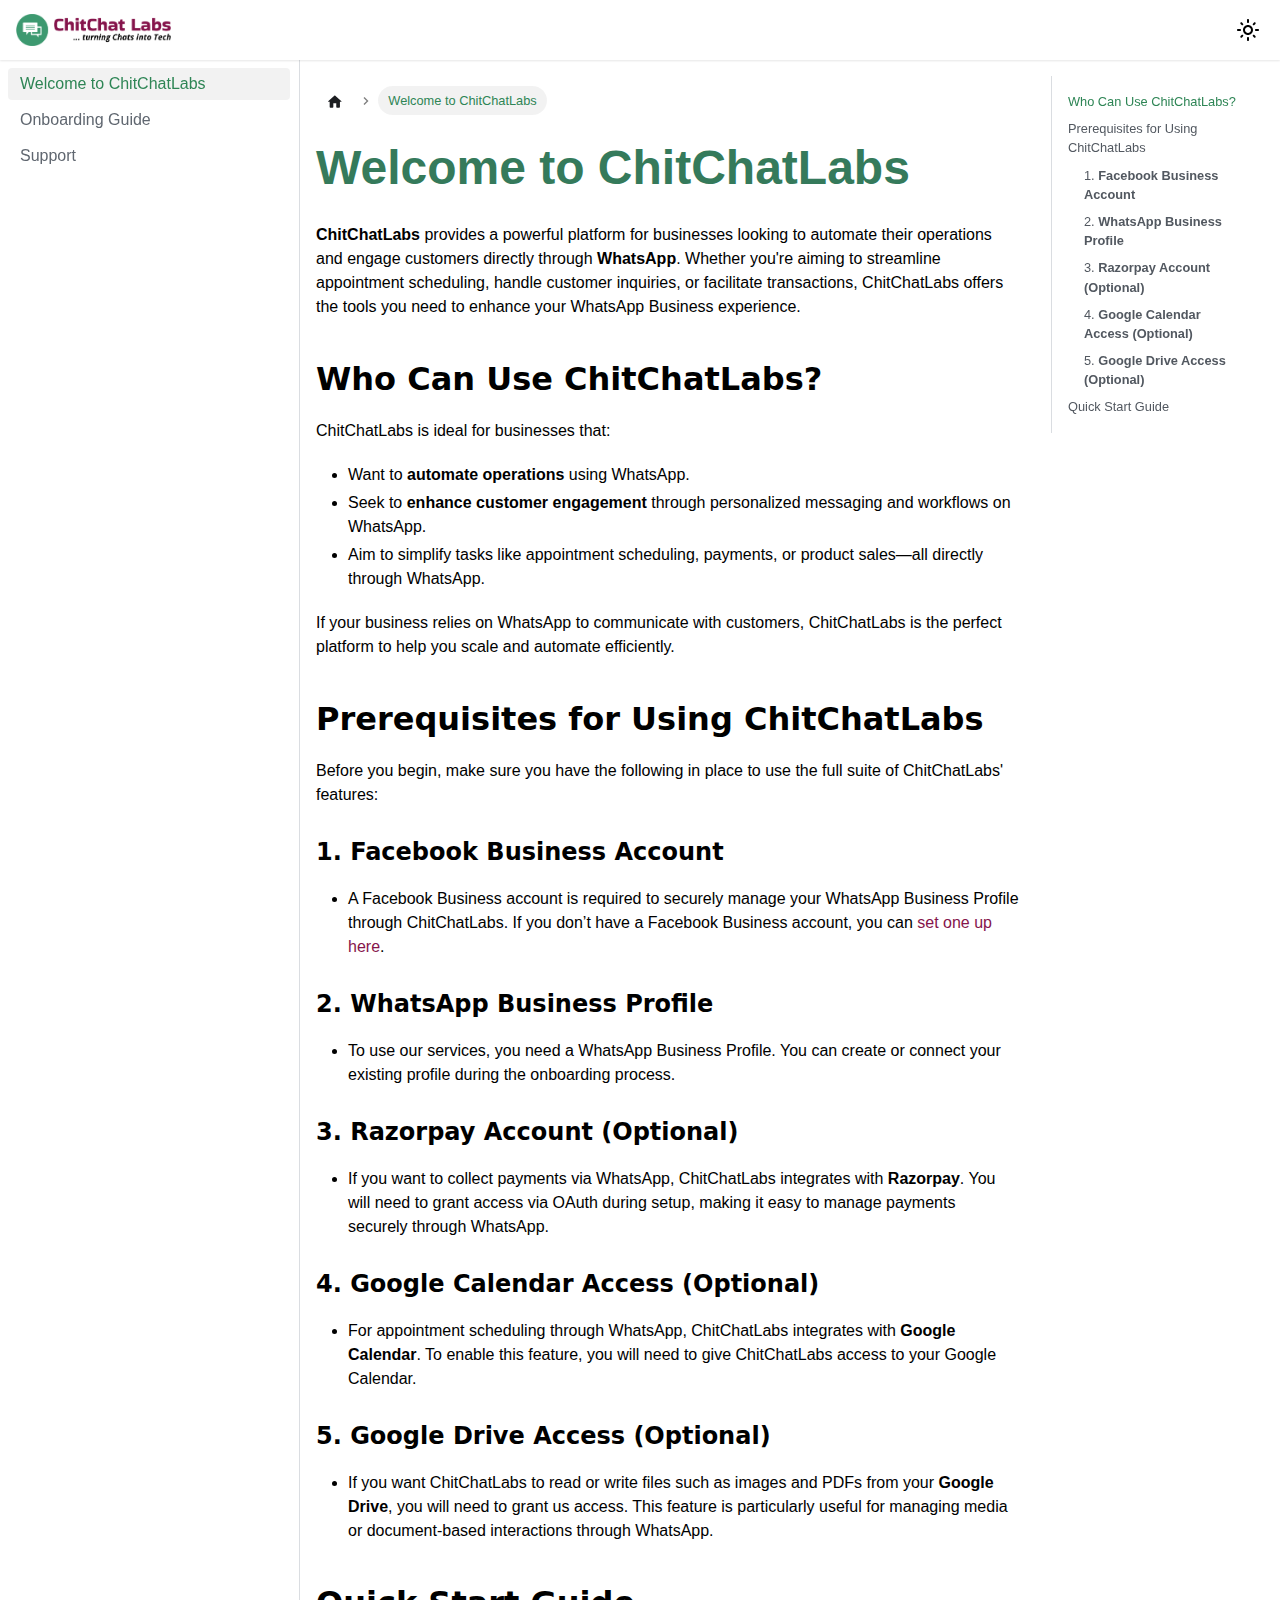
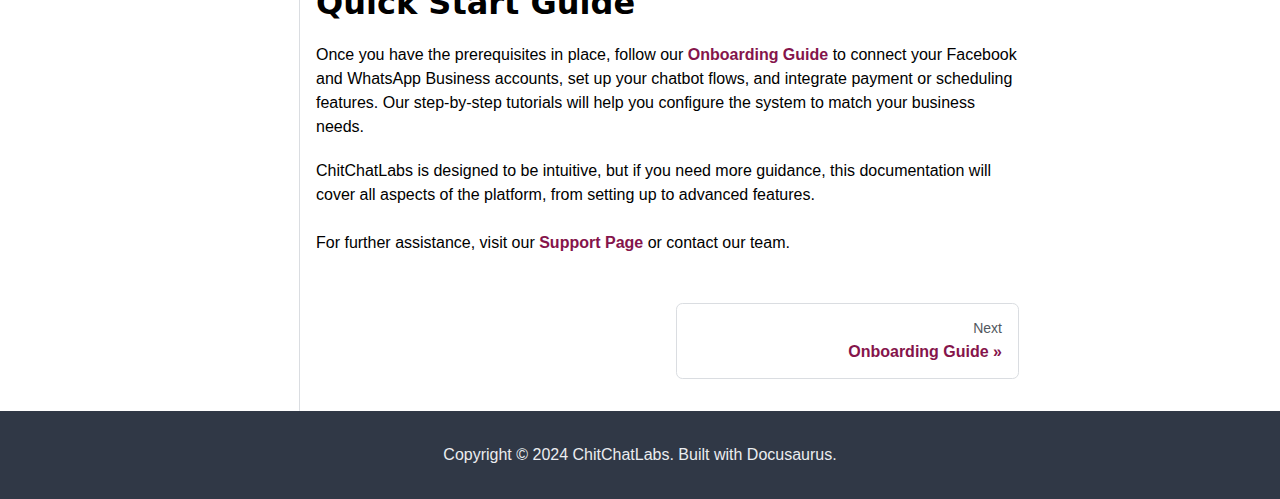
==== index.html @ bef24123 "Deploy Docusaurus to GitHub Pages" ====
<!doctype html>
<html lang="en" dir="ltr" class="plugin-pages plugin-id-default" data-has-hydrated="false">
<head>
<meta charset="UTF-8">
<meta name="generator" content="Docusaurus v3.5.2">
<title data-rh="true">ChitChatLabs | ChitChatLabs</title><meta data-rh="true" name="viewport" content="width=device-width,initial-scale=1"><meta data-rh="true" name="twitter:card" content="summary_large_image"><meta data-rh="true" property="og:url" content="https://docs.chitchatlabs.com/"><meta data-rh="true" property="og:locale" content="en"><meta data-rh="true" name="docusaurus_locale" content="en"><meta data-rh="true" name="docusaurus_tag" content="default"><meta data-rh="true" name="docsearch:language" content="en"><meta data-rh="true" name="docsearch:docusaurus_tag" content="default"><meta data-rh="true" property="og:title" content="ChitChatLabs | ChitChatLabs"><meta data-rh="true" name="description" content="Documentation for ChitChatLabs"><meta data-rh="true" property="og:description" content="Documentation for ChitChatLabs"><link data-rh="true" rel="icon" href="/img/favicon.ico"><link data-rh="true" rel="canonical" href="https://docs.chitchatlabs.com/"><link data-rh="true" rel="alternate" href="https://docs.chitchatlabs.com/" hreflang="en"><link data-rh="true" rel="alternate" href="https://docs.chitchatlabs.com/" hreflang="x-default"><script data-rh="true">function insertBanner(){var n=document.createElement("div");n.id="__docusaurus-base-url-issue-banner-container";n.innerHTML='\n<div id="__docusaurus-base-url-issue-banner" style="border: thick solid red; background-color: rgb(255, 230, 179); margin: 20px; padding: 20px; font-size: 20px;">\n   <p style="font-weight: bold; font-size: 30px;">Your Docusaurus site did not load properly.</p>\n   <p>A very common reason is a wrong site <a href="https://docusaurus.io/docs/docusaurus.config.js/#baseUrl" style="font-weight: bold;">baseUrl configuration</a>.</p>\n   <p>Current configured baseUrl = <span style="font-weight: bold; color: red;">/</span>  (default value)</p>\n   <p>We suggest trying baseUrl = <span id="__docusaurus-base-url-issue-banner-suggestion-container" style="font-weight: bold; color: green;"></span></p>\n</div>\n',document.body.prepend(n);var e=document.getElementById("__docusaurus-base-url-issue-banner-suggestion-container"),s=window.location.pathname,o="/"===s.substr(-1)?s:s+"/";e.innerHTML=o}document.addEventListener("DOMContentLoaded",(function(){void 0===window.docusaurus&&insertBanner()}))</script><link rel="stylesheet" href="/assets/css/styles.b4dc7f13.css">
<script src="/assets/js/runtime~main.65ed6997.js" defer="defer"></script>
<script src="/assets/js/main.d31f0e7f.js" defer="defer"></script>
</head>
<body class="navigation-with-keyboard">
<script>!function(){function t(t){document.documentElement.setAttribute("data-theme",t)}var e=function(){try{return new URLSearchParams(window.location.search).get("docusaurus-theme")}catch(t){}}()||function(){try{return window.localStorage.getItem("theme")}catch(t){}}();t(null!==e?e:"light")}(),function(){try{const n=new URLSearchParams(window.location.search).entries();for(var[t,e]of n)if(t.startsWith("docusaurus-data-")){var a=t.replace("docusaurus-data-","data-");document.documentElement.setAttribute(a,e)}}catch(t){}}()</script><div id="__docusaurus"><style data-emotion="css-global 13du1oc">:host,:root,[data-theme]{--chakra-ring-inset:var(--chakra-empty,/*!*/ /*!*/);--chakra-ring-offset-width:0px;--chakra-ring-offset-color:#fff;--chakra-ring-color:rgba(66, 153, 225, 0.6);--chakra-ring-offset-shadow:0 0 #0000;--chakra-ring-shadow:0 0 #0000;--chakra-space-x-reverse:0;--chakra-space-y-reverse:0;--chakra-colors-transparent:transparent;--chakra-colors-current:currentColor;--chakra-colors-black:#000000;--chakra-colors-white:#FFFFFF;--chakra-colors-whiteAlpha-50:rgba(255, 255, 255, 0.04);--chakra-colors-whiteAlpha-100:rgba(255, 255, 255, 0.06);--chakra-colors-whiteAlpha-200:rgba(255, 255, 255, 0.08);--chakra-colors-whiteAlpha-300:rgba(255, 255, 255, 0.16);--chakra-colors-whiteAlpha-400:rgba(255, 255, 255, 0.24);--chakra-colors-whiteAlpha-500:rgba(255, 255, 255, 0.36);--chakra-colors-whiteAlpha-600:rgba(255, 255, 255, 0.48);--chakra-colors-whiteAlpha-700:rgba(255, 255, 255, 0.64);--chakra-colors-whiteAlpha-800:rgba(255, 255, 255, 0.80);--chakra-colors-whiteAlpha-900:rgba(255, 255, 255, 0.92);--chakra-colors-blackAlpha-50:rgba(0, 0, 0, 0.04);--chakra-colors-blackAlpha-100:rgba(0, 0, 0, 0.06);--chakra-colors-blackAlpha-200:rgba(0, 0, 0, 0.08);--chakra-colors-blackAlpha-300:rgba(0, 0, 0, 0.16);--chakra-colors-blackAlpha-400:rgba(0, 0, 0, 0.24);--chakra-colors-blackAlpha-500:rgba(0, 0, 0, 0.36);--chakra-colors-blackAlpha-600:rgba(0, 0, 0, 0.48);--chakra-colors-blackAlpha-700:rgba(0, 0, 0, 0.64);--chakra-colors-blackAlpha-800:rgba(0, 0, 0, 0.80);--chakra-colors-blackAlpha-900:rgba(0, 0, 0, 0.92);--chakra-colors-gray-50:#F7FAFC;--chakra-colors-gray-100:#EDF2F7;--chakra-colors-gray-200:#E2E8F0;--chakra-colors-gray-300:#CBD5E0;--chakra-colors-gray-400:#A0AEC0;--chakra-colors-gray-500:#718096;--chakra-colors-gray-600:#4A5568;--chakra-colors-gray-700:#2D3748;--chakra-colors-gray-800:#1A202C;--chakra-colors-gray-900:#171923;--chakra-colors-red-50:#FFF5F5;--chakra-colors-red-100:#FED7D7;--chakra-colors-red-200:#FEB2B2;--chakra-colors-red-300:#FC8181;--chakra-colors-red-400:#F56565;--chakra-colors-red-500:#E53E3E;--chakra-colors-red-600:#C53030;--chakra-colors-red-700:#9B2C2C;--chakra-colors-red-800:#822727;--chakra-colors-red-900:#63171B;--chakra-colors-orange-50:#FFFAF0;--chakra-colors-orange-100:#FEEBC8;--chakra-colors-orange-200:#FBD38D;--chakra-colors-orange-300:#F6AD55;--chakra-colors-orange-400:#ED8936;--chakra-colors-orange-500:#DD6B20;--chakra-colors-orange-600:#C05621;--chakra-colors-orange-700:#9C4221;--chakra-colors-orange-800:#7B341E;--chakra-colors-orange-900:#652B19;--chakra-colors-yellow-50:#FFFFF0;--chakra-colors-yellow-100:#FEFCBF;--chakra-colors-yellow-200:#FAF089;--chakra-colors-yellow-300:#F6E05E;--chakra-colors-yellow-400:#ECC94B;--chakra-colors-yellow-500:#D69E2E;--chakra-colors-yellow-600:#B7791F;--chakra-colors-yellow-700:#975A16;--chakra-colors-yellow-800:#744210;--chakra-colors-yellow-900:#5F370E;--chakra-colors-green-50:#F0FFF4;--chakra-colors-green-100:#C6F6D5;--chakra-colors-green-200:#9AE6B4;--chakra-colors-green-300:#68D391;--chakra-colors-green-400:#48BB78;--chakra-colors-green-500:#38A169;--chakra-colors-green-600:#2F855A;--chakra-colors-green-700:#276749;--chakra-colors-green-800:#22543D;--chakra-colors-green-900:#1C4532;--chakra-colors-teal-50:#E6FFFA;--chakra-colors-teal-100:#B2F5EA;--chakra-colors-teal-200:#81E6D9;--chakra-colors-teal-300:#4FD1C5;--chakra-colors-teal-400:#38B2AC;--chakra-colors-teal-500:#319795;--chakra-colors-teal-600:#2C7A7B;--chakra-colors-teal-700:#285E61;--chakra-colors-teal-800:#234E52;--chakra-colors-teal-900:#1D4044;--chakra-colors-blue-50:#ebf8ff;--chakra-colors-blue-100:#bee3f8;--chakra-colors-blue-200:#90cdf4;--chakra-colors-blue-300:#63b3ed;--chakra-colors-blue-400:#4299e1;--chakra-colors-blue-500:#3182ce;--chakra-colors-blue-600:#2b6cb0;--chakra-colors-blue-700:#2c5282;--chakra-colors-blue-800:#2a4365;--chakra-colors-blue-900:#1A365D;--chakra-colors-cyan-50:#EDFDFD;--chakra-colors-cyan-100:#C4F1F9;--chakra-colors-cyan-200:#9DECF9;--chakra-colors-cyan-300:#76E4F7;--chakra-colors-cyan-400:#0BC5EA;--chakra-colors-cyan-500:#00B5D8;--chakra-colors-cyan-600:#00A3C4;--chakra-colors-cyan-700:#0987A0;--chakra-colors-cyan-800:#086F83;--chakra-colors-cyan-900:#065666;--chakra-colors-purple-50:#FAF5FF;--chakra-colors-purple-100:#E9D8FD;--chakra-colors-purple-200:#D6BCFA;--chakra-colors-purple-300:#B794F4;--chakra-colors-purple-400:#9F7AEA;--chakra-colors-purple-500:#805AD5;--chakra-colors-purple-600:#6B46C1;--chakra-colors-purple-700:#553C9A;--chakra-colors-purple-800:#44337A;--chakra-colors-purple-900:#322659;--chakra-colors-pink-50:#FFF5F7;--chakra-colors-pink-100:#FED7E2;--chakra-colors-pink-200:#FBB6CE;--chakra-colors-pink-300:#F687B3;--chakra-colors-pink-400:#ED64A6;--chakra-colors-pink-500:#D53F8C;--chakra-colors-pink-600:#B83280;--chakra-colors-pink-700:#97266D;--chakra-colors-pink-800:#702459;--chakra-colors-pink-900:#521B41;--chakra-colors-linkedin-50:#E8F4F9;--chakra-colors-linkedin-100:#CFEDFB;--chakra-colors-linkedin-200:#9BDAF3;--chakra-colors-linkedin-300:#68C7EC;--chakra-colors-linkedin-400:#34B3E4;--chakra-colors-linkedin-500:#00A0DC;--chakra-colors-linkedin-600:#008CC9;--chakra-colors-linkedin-700:#0077B5;--chakra-colors-linkedin-800:#005E93;--chakra-colors-linkedin-900:#004471;--chakra-colors-facebook-50:#E8F4F9;--chakra-colors-facebook-100:#D9DEE9;--chakra-colors-facebook-200:#B7C2DA;--chakra-colors-facebook-300:#6482C0;--chakra-colors-facebook-400:#4267B2;--chakra-colors-facebook-500:#385898;--chakra-colors-facebook-600:#314E89;--chakra-colors-facebook-700:#29487D;--chakra-colors-facebook-800:#223B67;--chakra-colors-facebook-900:#1E355B;--chakra-colors-messenger-50:#D0E6FF;--chakra-colors-messenger-100:#B9DAFF;--chakra-colors-messenger-200:#A2CDFF;--chakra-colors-messenger-300:#7AB8FF;--chakra-colors-messenger-400:#2E90FF;--chakra-colors-messenger-500:#0078FF;--chakra-colors-messenger-600:#0063D1;--chakra-colors-messenger-700:#0052AC;--chakra-colors-messenger-800:#003C7E;--chakra-colors-messenger-900:#002C5C;--chakra-colors-whatsapp-50:#dffeec;--chakra-colors-whatsapp-100:#b9f5d0;--chakra-colors-whatsapp-200:#90edb3;--chakra-colors-whatsapp-300:#65e495;--chakra-colors-whatsapp-400:#3cdd78;--chakra-colors-whatsapp-500:#22c35e;--chakra-colors-whatsapp-600:#179848;--chakra-colors-whatsapp-700:#0c6c33;--chakra-colors-whatsapp-800:#01421c;--chakra-colors-whatsapp-900:#001803;--chakra-colors-twitter-50:#E5F4FD;--chakra-colors-twitter-100:#C8E9FB;--chakra-colors-twitter-200:#A8DCFA;--chakra-colors-twitter-300:#83CDF7;--chakra-colors-twitter-400:#57BBF5;--chakra-colors-twitter-500:#1DA1F2;--chakra-colors-twitter-600:#1A94DA;--chakra-colors-twitter-700:#1681BF;--chakra-colors-twitter-800:#136B9E;--chakra-colors-twitter-900:#0D4D71;--chakra-colors-telegram-50:#E3F2F9;--chakra-colors-telegram-100:#C5E4F3;--chakra-colors-telegram-200:#A2D4EC;--chakra-colors-telegram-300:#7AC1E4;--chakra-colors-telegram-400:#47A9DA;--chakra-colors-telegram-500:#0088CC;--chakra-colors-telegram-600:#007AB8;--chakra-colors-telegram-700:#006BA1;--chakra-colors-telegram-800:#005885;--chakra-colors-telegram-900:#003F5E;--chakra-colors-primary:#85144b;--chakra-colors-secondary:#3d9970;--chakra-colors-primary-light:#a64d72;--chakra-colors-primary-dark:#5e0e34;--chakra-colors-secondary-dark:#357a5b;--chakra-colors-secondary-light:#6ebf8e;--chakra-colors-background:#ffffff;--chakra-colors-text:#000000;--chakra-colors-placeholders:#85144b;--chakra-borders-none:0;--chakra-borders-1px:1px solid;--chakra-borders-2px:2px solid;--chakra-borders-4px:4px solid;--chakra-borders-8px:8px solid;--chakra-fonts-heading:'Montserrat',sans-serif;--chakra-fonts-body:'Lato',sans-serif;--chakra-fonts-mono:SFMono-Regular,Menlo,Monaco,Consolas,"Liberation Mono","Courier New",monospace;--chakra-fontSizes-3xs:0.45rem;--chakra-fontSizes-2xs:0.625rem;--chakra-fontSizes-xs:0.75rem;--chakra-fontSizes-sm:0.875rem;--chakra-fontSizes-md:1rem;--chakra-fontSizes-lg:1.125rem;--chakra-fontSizes-xl:1.25rem;--chakra-fontSizes-2xl:1.5rem;--chakra-fontSizes-3xl:1.875rem;--chakra-fontSizes-4xl:2.25rem;--chakra-fontSizes-5xl:3rem;--chakra-fontSizes-6xl:3.75rem;--chakra-fontSizes-7xl:4.5rem;--chakra-fontSizes-8xl:6rem;--chakra-fontSizes-9xl:8rem;--chakra-fontWeights-hairline:100;--chakra-fontWeights-thin:200;--chakra-fontWeights-light:300;--chakra-fontWeights-normal:400;--chakra-fontWeights-medium:500;--chakra-fontWeights-semibold:600;--chakra-fontWeights-bold:700;--chakra-fontWeights-extrabold:800;--chakra-fontWeights-black:900;--chakra-letterSpacings-tighter:-0.05em;--chakra-letterSpacings-tight:-0.025em;--chakra-letterSpacings-normal:0;--chakra-letterSpacings-wide:0.025em;--chakra-letterSpacings-wider:0.05em;--chakra-letterSpacings-widest:0.1em;--chakra-lineHeights-3:.75rem;--chakra-lineHeights-4:1rem;--chakra-lineHeights-5:1.25rem;--chakra-lineHeights-6:1.5rem;--chakra-lineHeights-7:1.75rem;--chakra-lineHeights-8:2rem;--chakra-lineHeights-9:2.25rem;--chakra-lineHeights-10:2.5rem;--chakra-lineHeights-normal:normal;--chakra-lineHeights-none:1;--chakra-lineHeights-shorter:1.25;--chakra-lineHeights-short:1.375;--chakra-lineHeights-base:1.5;--chakra-lineHeights-tall:1.625;--chakra-lineHeights-taller:2;--chakra-radii-none:0;--chakra-radii-sm:0.125rem;--chakra-radii-base:0.25rem;--chakra-radii-md:0.375rem;--chakra-radii-lg:0.5rem;--chakra-radii-xl:0.75rem;--chakra-radii-2xl:1rem;--chakra-radii-3xl:1.5rem;--chakra-radii-full:9999px;--chakra-space-1:0.25rem;--chakra-space-2:0.5rem;--chakra-space-3:0.75rem;--chakra-space-4:1rem;--chakra-space-5:1.25rem;--chakra-space-6:1.5rem;--chakra-space-7:1.75rem;--chakra-space-8:2rem;--chakra-space-9:2.25rem;--chakra-space-10:2.5rem;--chakra-space-12:3rem;--chakra-space-14:3.5rem;--chakra-space-16:4rem;--chakra-space-20:5rem;--chakra-space-24:6rem;--chakra-space-28:7rem;--chakra-space-32:8rem;--chakra-space-36:9rem;--chakra-space-40:10rem;--chakra-space-44:11rem;--chakra-space-48:12rem;--chakra-space-52:13rem;--chakra-space-56:14rem;--chakra-space-60:15rem;--chakra-space-64:16rem;--chakra-space-72:18rem;--chakra-space-80:20rem;--chakra-space-96:24rem;--chakra-space-px:1px;--chakra-space-0-5:0.125rem;--chakra-space-1-5:0.375rem;--chakra-space-2-5:0.625rem;--chakra-space-3-5:0.875rem;--chakra-shadows-xs:0 0 0 1px rgba(0, 0, 0, 0.05);--chakra-shadows-sm:0 1px 2px 0 rgba(0, 0, 0, 0.05);--chakra-shadows-base:0 1px 3px 0 rgba(0, 0, 0, 0.1),0 1px 2px 0 rgba(0, 0, 0, 0.06);--chakra-shadows-md:0 4px 6px -1px rgba(0, 0, 0, 0.1),0 2px 4px -1px rgba(0, 0, 0, 0.06);--chakra-shadows-lg:0 10px 15px -3px rgba(0, 0, 0, 0.1),0 4px 6px -2px rgba(0, 0, 0, 0.05);--chakra-shadows-xl:0 20px 25px -5px rgba(0, 0, 0, 0.1),0 10px 10px -5px rgba(0, 0, 0, 0.04);--chakra-shadows-2xl:0 25px 50px -12px rgba(0, 0, 0, 0.25);--chakra-shadows-outline:0 0 0 3px rgba(66, 153, 225, 0.6);--chakra-shadows-inner:inset 0 2px 4px 0 rgba(0,0,0,0.06);--chakra-shadows-none:none;--chakra-shadows-dark-lg:rgba(0, 0, 0, 0.1) 0px 0px 0px 1px,rgba(0, 0, 0, 0.2) 0px 5px 10px,rgba(0, 0, 0, 0.4) 0px 15px 40px;--chakra-sizes-1:0.25rem;--chakra-sizes-2:0.5rem;--chakra-sizes-3:0.75rem;--chakra-sizes-4:1rem;--chakra-sizes-5:1.25rem;--chakra-sizes-6:1.5rem;--chakra-sizes-7:1.75rem;--chakra-sizes-8:2rem;--chakra-sizes-9:2.25rem;--chakra-sizes-10:2.5rem;--chakra-sizes-12:3rem;--chakra-sizes-14:3.5rem;--chakra-sizes-16:4rem;--chakra-sizes-20:5rem;--chakra-sizes-24:6rem;--chakra-sizes-28:7rem;--chakra-sizes-32:8rem;--chakra-sizes-36:9rem;--chakra-sizes-40:10rem;--chakra-sizes-44:11rem;--chakra-sizes-48:12rem;--chakra-sizes-52:13rem;--chakra-sizes-56:14rem;--chakra-sizes-60:15rem;--chakra-sizes-64:16rem;--chakra-sizes-72:18rem;--chakra-sizes-80:20rem;--chakra-sizes-96:24rem;--chakra-sizes-px:1px;--chakra-sizes-0-5:0.125rem;--chakra-sizes-1-5:0.375rem;--chakra-sizes-2-5:0.625rem;--chakra-sizes-3-5:0.875rem;--chakra-sizes-max:max-content;--chakra-sizes-min:min-content;--chakra-sizes-full:100%;--chakra-sizes-3xs:14rem;--chakra-sizes-2xs:16rem;--chakra-sizes-xs:20rem;--chakra-sizes-sm:24rem;--chakra-sizes-md:28rem;--chakra-sizes-lg:32rem;--chakra-sizes-xl:36rem;--chakra-sizes-2xl:42rem;--chakra-sizes-3xl:48rem;--chakra-sizes-4xl:56rem;--chakra-sizes-5xl:64rem;--chakra-sizes-6xl:72rem;--chakra-sizes-7xl:80rem;--chakra-sizes-8xl:90rem;--chakra-sizes-prose:60ch;--chakra-sizes-container-sm:640px;--chakra-sizes-container-md:768px;--chakra-sizes-container-lg:1024px;--chakra-sizes-container-xl:1280px;--chakra-zIndices-hide:-1;--chakra-zIndices-auto:auto;--chakra-zIndices-base:0;--chakra-zIndices-docked:10;--chakra-zIndices-dropdown:1000;--chakra-zIndices-sticky:1100;--chakra-zIndices-banner:1200;--chakra-zIndices-overlay:1300;--chakra-zIndices-modal:1400;--chakra-zIndices-popover:1500;--chakra-zIndices-skipLink:1600;--chakra-zIndices-toast:1700;--chakra-zIndices-tooltip:1800;--chakra-transition-property-common:background-color,border-color,color,fill,stroke,opacity,box-shadow,transform;--chakra-transition-property-colors:background-color,border-color,color,fill,stroke;--chakra-transition-property-dimensions:width,height;--chakra-transition-property-position:left,right,top,bottom;--chakra-transition-property-background:background-color,background-image,background-position;--chakra-transition-easing-ease-in:cubic-bezier(0.4, 0, 1, 1);--chakra-transition-easing-ease-out:cubic-bezier(0, 0, 0.2, 1);--chakra-transition-easing-ease-in-out:cubic-bezier(0.4, 0, 0.2, 1);--chakra-transition-duration-ultra-fast:50ms;--chakra-transition-duration-faster:100ms;--chakra-transition-duration-fast:150ms;--chakra-transition-duration-normal:200ms;--chakra-transition-duration-slow:300ms;--chakra-transition-duration-slower:400ms;--chakra-transition-duration-ultra-slow:500ms;--chakra-blur-none:0;--chakra-blur-sm:4px;--chakra-blur-base:8px;--chakra-blur-md:12px;--chakra-blur-lg:16px;--chakra-blur-xl:24px;--chakra-blur-2xl:40px;--chakra-blur-3xl:64px;--chakra-breakpoints-base:0em;--chakra-breakpoints-sm:30em;--chakra-breakpoints-md:48em;--chakra-breakpoints-lg:62em;--chakra-breakpoints-xl:80em;--chakra-breakpoints-2xl:96em;}.chakra-ui-light :host:not([data-theme]),.chakra-ui-light :root:not([data-theme]),.chakra-ui-light [data-theme]:not([data-theme]),[data-theme=light] :host:not([data-theme]),[data-theme=light] :root:not([data-theme]),[data-theme=light] [data-theme]:not([data-theme]),:host[data-theme=light],:root[data-theme=light],[data-theme][data-theme=light]{--chakra-colors-chakra-body-text:var(--chakra-colors-gray-800);--chakra-colors-chakra-body-bg:var(--chakra-colors-white);--chakra-colors-chakra-border-color:var(--chakra-colors-gray-200);--chakra-colors-chakra-inverse-text:var(--chakra-colors-white);--chakra-colors-chakra-subtle-bg:var(--chakra-colors-gray-100);--chakra-colors-chakra-subtle-text:var(--chakra-colors-gray-600);--chakra-colors-chakra-placeholder-color:var(--chakra-colors-gray-500);}.chakra-ui-dark :host:not([data-theme]),.chakra-ui-dark :root:not([data-theme]),.chakra-ui-dark [data-theme]:not([data-theme]),[data-theme=dark] :host:not([data-theme]),[data-theme=dark] :root:not([data-theme]),[data-theme=dark] [data-theme]:not([data-theme]),:host[data-theme=dark],:root[data-theme=dark],[data-theme][data-theme=dark]{--chakra-colors-chakra-body-text:var(--chakra-colors-whiteAlpha-900);--chakra-colors-chakra-body-bg:var(--chakra-colors-gray-800);--chakra-colors-chakra-border-color:var(--chakra-colors-whiteAlpha-300);--chakra-colors-chakra-inverse-text:var(--chakra-colors-gray-800);--chakra-colors-chakra-subtle-bg:var(--chakra-colors-gray-700);--chakra-colors-chakra-subtle-text:var(--chakra-colors-gray-400);--chakra-colors-chakra-placeholder-color:var(--chakra-colors-whiteAlpha-400);}</style><style data-emotion="css-global fubdgu">html{line-height:1.5;-webkit-text-size-adjust:100%;font-family:system-ui,sans-serif;-webkit-font-smoothing:antialiased;text-rendering:optimizeLegibility;-moz-osx-font-smoothing:grayscale;touch-action:manipulation;}body{position:relative;min-height:100%;margin:0;font-feature-settings:"kern";}:where(*, *::before, *::after){border-width:0;border-style:solid;box-sizing:border-box;word-wrap:break-word;}main{display:block;}hr{border-top-width:1px;box-sizing:content-box;height:0;overflow:visible;}:where(pre, code, kbd,samp){font-family:SFMono-Regular,Menlo,Monaco,Consolas,monospace;font-size:1em;}a{background-color:transparent;color:inherit;-webkit-text-decoration:inherit;text-decoration:inherit;}abbr[title]{border-bottom:none;-webkit-text-decoration:underline;text-decoration:underline;-webkit-text-decoration:underline dotted;-webkit-text-decoration:underline dotted;text-decoration:underline dotted;}:where(b, strong){font-weight:bold;}small{font-size:80%;}:where(sub,sup){font-size:75%;line-height:0;position:relative;vertical-align:baseline;}sub{bottom:-0.25em;}sup{top:-0.5em;}img{border-style:none;}:where(button, input, optgroup, select, textarea){font-family:inherit;font-size:100%;line-height:1.15;margin:0;}:where(button, input){overflow:visible;}:where(button, select){text-transform:none;}:where(
          button::-moz-focus-inner,
          [type="button"]::-moz-focus-inner,
          [type="reset"]::-moz-focus-inner,
          [type="submit"]::-moz-focus-inner
        ){border-style:none;padding:0;}fieldset{padding:0.35em 0.75em 0.625em;}legend{box-sizing:border-box;color:inherit;display:table;max-width:100%;padding:0;white-space:normal;}progress{vertical-align:baseline;}textarea{overflow:auto;}:where([type="checkbox"], [type="radio"]){box-sizing:border-box;padding:0;}input[type="number"]::-webkit-inner-spin-button,input[type="number"]::-webkit-outer-spin-button{-webkit-appearance:none!important;}input[type="number"]{-moz-appearance:textfield;}input[type="search"]{-webkit-appearance:textfield;outline-offset:-2px;}input[type="search"]::-webkit-search-decoration{-webkit-appearance:none!important;}::-webkit-file-upload-button{-webkit-appearance:button;font:inherit;}details{display:block;}summary{display:-webkit-box;display:-webkit-list-item;display:-ms-list-itembox;display:list-item;}template{display:none;}[hidden]{display:none!important;}:where(
          blockquote,
          dl,
          dd,
          h1,
          h2,
          h3,
          h4,
          h5,
          h6,
          hr,
          figure,
          p,
          pre
        ){margin:0;}button{background:transparent;padding:0;}fieldset{margin:0;padding:0;}:where(ol, ul){margin:0;padding:0;}textarea{resize:vertical;}:where(button, [role="button"]){cursor:pointer;}button::-moz-focus-inner{border:0!important;}table{border-collapse:collapse;}:where(h1, h2, h3, h4, h5, h6){font-size:inherit;font-weight:inherit;}:where(button, input, optgroup, select, textarea){padding:0;line-height:inherit;color:inherit;}:where(img, svg, video, canvas, audio, iframe, embed, object){display:block;}:where(img, video){max-width:100%;height:auto;}[data-js-focus-visible] :focus:not([data-focus-visible-added]):not(
          [data-focus-visible-disabled]
        ){outline:none;box-shadow:none;}select::-ms-expand{display:none;}:root,:host{--chakra-vh:100vh;}@supports (height: -webkit-fill-available){:root,:host{--chakra-vh:-webkit-fill-available;}}@supports (height: -moz-fill-available){:root,:host{--chakra-vh:-moz-fill-available;}}@supports (height: 100dvh){:root,:host{--chakra-vh:100dvh;}}</style><style data-emotion="css-global txzy5i">body{font-family:var(--chakra-fonts-body);color:var(--chakra-colors-text);background:var(--chakra-colors-background);transition-property:background-color;transition-duration:var(--chakra-transition-duration-normal);line-height:var(--chakra-lineHeights-base);}*::-webkit-input-placeholder{color:var(--chakra-colors-placeholders);}*::-moz-placeholder{color:var(--chakra-colors-placeholders);}*:-ms-input-placeholder{color:var(--chakra-colors-placeholders);}*::placeholder{color:var(--chakra-colors-placeholders);}*,*::before,::after{border-color:var(--chakra-colors-chakra-border-color);}h1{font-family:var(--chakra-fonts-heading);color:var(--chakra-colors-secondary-dark);}a{color:var(--chakra-colors-primary);}a:hover,a[data-hover]{-webkit-text-decoration:underline;text-decoration:underline;}</style><div role="region" aria-label="Skip to main content"><a class="skipToContent_fXgn" href="#__docusaurus_skipToContent_fallback">Skip to main content</a></div><nav aria-label="Main" class="navbar navbar--fixed-top"><div class="navbar__inner"><div class="navbar__items"><a class="navbar__brand" href="/"><div class="navbar__logo"><img src="/img/logo-header.png" alt="ChitChatLabs Logo" class="themedComponent_mlkZ themedComponent--light_NVdE"><img src="/img/logo-header.png" alt="ChitChatLabs Logo" class="themedComponent_mlkZ themedComponent--dark_xIcU"></div></a></div><div class="navbar__items navbar__items--right"><div class="toggle_vylO colorModeToggle_DEke"><button class="clean-btn toggleButton_gllP toggleButtonDisabled_aARS" type="button" disabled="" title="Switch between dark and light mode (currently light mode)" aria-label="Switch between dark and light mode (currently light mode)" aria-live="polite"><svg viewBox="0 0 24 24" width="24" height="24" class="lightToggleIcon_pyhR"><path fill="currentColor" d="M12,9c1.65,0,3,1.35,3,3s-1.35,3-3,3s-3-1.35-3-3S10.35,9,12,9 M12,7c-2.76,0-5,2.24-5,5s2.24,5,5,5s5-2.24,5-5 S14.76,7,12,7L12,7z M2,13l2,0c0.55,0,1-0.45,1-1s-0.45-1-1-1l-2,0c-0.55,0-1,0.45-1,1S1.45,13,2,13z M20,13l2,0c0.55,0,1-0.45,1-1 s-0.45-1-1-1l-2,0c-0.55,0-1,0.45-1,1S19.45,13,20,13z M11,2v2c0,0.55,0.45,1,1,1s1-0.45,1-1V2c0-0.55-0.45-1-1-1S11,1.45,11,2z M11,20v2c0,0.55,0.45,1,1,1s1-0.45,1-1v-2c0-0.55-0.45-1-1-1C11.45,19,11,19.45,11,20z M5.99,4.58c-0.39-0.39-1.03-0.39-1.41,0 c-0.39,0.39-0.39,1.03,0,1.41l1.06,1.06c0.39,0.39,1.03,0.39,1.41,0s0.39-1.03,0-1.41L5.99,4.58z M18.36,16.95 c-0.39-0.39-1.03-0.39-1.41,0c-0.39,0.39-0.39,1.03,0,1.41l1.06,1.06c0.39,0.39,1.03,0.39,1.41,0c0.39-0.39,0.39-1.03,0-1.41 L18.36,16.95z M19.42,5.99c0.39-0.39,0.39-1.03,0-1.41c-0.39-0.39-1.03-0.39-1.41,0l-1.06,1.06c-0.39,0.39-0.39,1.03,0,1.41 s1.03,0.39,1.41,0L19.42,5.99z M7.05,18.36c0.39-0.39,0.39-1.03,0-1.41c-0.39-0.39-1.03-0.39-1.41,0l-1.06,1.06 c-0.39,0.39-0.39,1.03,0,1.41s1.03,0.39,1.41,0L7.05,18.36z"></path></svg><svg viewBox="0 0 24 24" width="24" height="24" class="darkToggleIcon_wfgR"><path fill="currentColor" d="M9.37,5.51C9.19,6.15,9.1,6.82,9.1,7.5c0,4.08,3.32,7.4,7.4,7.4c0.68,0,1.35-0.09,1.99-0.27C17.45,17.19,14.93,19,12,19 c-3.86,0-7-3.14-7-7C5,9.07,6.81,6.55,9.37,5.51z M12,3c-4.97,0-9,4.03-9,9s4.03,9,9,9s9-4.03,9-9c0-0.46-0.04-0.92-0.1-1.36 c-0.98,1.37-2.58,2.26-4.4,2.26c-2.98,0-5.4-2.42-5.4-5.4c0-1.81,0.89-3.42,2.26-4.4C12.92,3.04,12.46,3,12,3L12,3z"></path></svg></button></div><div class="navbarSearchContainer_Bca1"></div></div></div><div role="presentation" class="navbar-sidebar__backdrop"></div></nav><div id="__docusaurus_skipToContent_fallback" class="main-wrapper mainWrapper_z2l0"></div><footer class="footer footer--dark"><div class="container container-fluid"><div class="footer__bottom text--center"><div class="footer__copyright">Copyright © 2024 ChitChatLabs. Built with Docusaurus.</div></div></div></footer><span></span><span id="__chakra_env" hidden=""></span></div>
</body>
</html>
---- assets/css/styles.b4dc7f13.css ----
.col,.container{padding:0 var(--ifm-spacing-horizontal);width:100%}.markdown>h2,.markdown>h3,.markdown>h4,.markdown>h5,.markdown>h6{margin-bottom:calc(var(--ifm-heading-vertical-rhythm-bottom)*var(--ifm-leading))}.markdown li,body{word-wrap:break-word}body,ol ol,ol ul,ul ol,ul ul{margin:0}pre,table{overflow:auto}blockquote,pre{margin:0 0 var(--ifm-spacing-vertical)}.breadcrumbs__link,.button{transition-timing-function:var(--ifm-transition-timing-default)}.button,code{vertical-align:middle}.button--outline.button--active,.button--outline:active,.button--outline:hover,:root{--ifm-button-color:var(--ifm-font-color-base-inverse)}.menu__link:hover,a{transition:color var(--ifm-transition-fast) var(--ifm-transition-timing-default)}.navbar--dark,:root{--ifm-navbar-link-hover-color:var(--ifm-color-primary)}.menu,.navbar-sidebar{overflow-x:hidden}:root,html[data-theme=dark]{--ifm-color-emphasis-500:var(--ifm-color-gray-500)}.toggleButton_gllP,html{-webkit-tap-highlight-color:transparent}.clean-list,.containsTaskList_mC6p,.details_lb9f>summary,.dropdown__menu,.menu__list{list-style:none}:root{--ifm-color-scheme:light;--ifm-dark-value:10%;--ifm-darker-value:15%;--ifm-darkest-value:30%;--ifm-light-value:15%;--ifm-lighter-value:30%;--ifm-lightest-value:50%;--ifm-contrast-background-value:90%;--ifm-contrast-foreground-value:70%;--ifm-contrast-background-dark-value:70%;--ifm-contrast-foreground-dark-value:90%;--ifm-color-primary:#3578e5;--ifm-color-secondary:#ebedf0;--ifm-color-success:#00a400;--ifm-color-info:#54c7ec;--ifm-color-warning:#ffba00;--ifm-color-danger:#fa383e;--ifm-color-primary-dark:#306cce;--ifm-color-primary-darker:#2d66c3;--ifm-color-primary-darkest:#2554a0;--ifm-color-primary-light:#538ce9;--ifm-color-primary-lighter:#72a1ed;--ifm-color-primary-lightest:#9abcf2;--ifm-color-primary-contrast-background:#ebf2fc;--ifm-color-primary-contrast-foreground:#102445;--ifm-color-secondary-dark:#d4d5d8;--ifm-color-secondary-darker:#c8c9cc;--ifm-color-secondary-darkest:#a4a6a8;--ifm-color-secondary-light:#eef0f2;--ifm-color-secondary-lighter:#f1f2f5;--ifm-color-secondary-lightest:#f5f6f8;--ifm-color-secondary-contrast-background:#fdfdfe;--ifm-color-secondary-contrast-foreground:#474748;--ifm-color-success-dark:#009400;--ifm-color-success-darker:#008b00;--ifm-color-success-darkest:#007300;--ifm-color-success-light:#26b226;--ifm-color-success-lighter:#4dbf4d;--ifm-color-success-lightest:#80d280;--ifm-color-success-contrast-background:#e6f6e6;--ifm-color-success-contrast-foreground:#003100;--ifm-color-info-dark:#4cb3d4;--ifm-color-info-darker:#47a9c9;--ifm-color-info-darkest:#3b8ba5;--ifm-color-info-light:#6ecfef;--ifm-color-info-lighter:#87d8f2;--ifm-color-info-lightest:#aae3f6;--ifm-color-info-contrast-background:#eef9fd;--ifm-color-info-contrast-foreground:#193c47;--ifm-color-warning-dark:#e6a700;--ifm-color-warning-darker:#d99e00;--ifm-color-warning-darkest:#b38200;--ifm-color-warning-light:#ffc426;--ifm-color-warning-lighter:#ffcf4d;--ifm-color-warning-lightest:#ffdd80;--ifm-color-warning-contrast-background:#fff8e6;--ifm-color-warning-contrast-foreground:#4d3800;--ifm-color-danger-dark:#e13238;--ifm-color-danger-darker:#d53035;--ifm-color-danger-darkest:#af272b;--ifm-color-danger-light:#fb565b;--ifm-color-danger-lighter:#fb7478;--ifm-color-danger-lightest:#fd9c9f;--ifm-color-danger-contrast-background:#ffebec;--ifm-color-danger-contrast-foreground:#4b1113;--ifm-color-white:#fff;--ifm-color-black:#000;--ifm-color-gray-0:var(--ifm-color-white);--ifm-color-gray-100:#f5f6f7;--ifm-color-gray-200:#ebedf0;--ifm-color-gray-300:#dadde1;--ifm-color-gray-400:#ccd0d5;--ifm-color-gray-500:#bec3c9;--ifm-color-gray-600:#8d949e;--ifm-color-gray-700:#606770;--ifm-color-gray-800:#444950;--ifm-color-gray-900:#1c1e21;--ifm-color-gray-1000:var(--ifm-color-black);--ifm-color-emphasis-0:var(--ifm-color-gray-0);--ifm-color-emphasis-100:var(--ifm-color-gray-100);--ifm-color-emphasis-200:var(--ifm-color-gray-200);--ifm-color-emphasis-300:var(--ifm-color-gray-300);--ifm-color-emphasis-400:var(--ifm-color-gray-400);--ifm-color-emphasis-600:var(--ifm-color-gray-600);--ifm-color-emphasis-700:var(--ifm-color-gray-700);--ifm-color-emphasis-800:var(--ifm-color-gray-800);--ifm-color-emphasis-900:var(--ifm-color-gray-900);--ifm-color-emphasis-1000:var(--ifm-color-gray-1000);--ifm-color-content:var(--ifm-color-emphasis-900);--ifm-color-content-inverse:var(--ifm-color-emphasis-0);--ifm-color-content-secondary:#525860;--ifm-background-color:#0000;--ifm-background-surface-color:var(--ifm-color-content-inverse);--ifm-global-border-width:1px;--ifm-global-radius:0.4rem;--ifm-hover-overlay:#0000000d;--ifm-font-color-base:var(--ifm-color-content);--ifm-font-color-base-inverse:var(--ifm-color-content-inverse);--ifm-font-color-secondary:var(--ifm-color-content-secondary);--ifm-font-family-base:system-ui,-apple-system,Segoe UI,Roboto,Ubuntu,Cantarell,Noto Sans,sans-serif,BlinkMacSystemFont,"Segoe UI",Helvetica,Arial,sans-serif,"Apple Color Emoji","Segoe UI Emoji","Segoe UI Symbol";--ifm-font-family-monospace:SFMono-Regular,Menlo,Monaco,Consolas,"Liberation Mono","Courier New",monospace;--ifm-font-size-base:100%;--ifm-font-weight-light:300;--ifm-font-weight-normal:400;--ifm-font-weight-semibold:500;--ifm-font-weight-bold:700;--ifm-font-weight-base:var(--ifm-font-weight-normal);--ifm-line-height-base:1.65;--ifm-global-spacing:1rem;--ifm-spacing-vertical:var(--ifm-global-spacing);--ifm-spacing-horizontal:var(--ifm-global-spacing);--ifm-transition-fast:200ms;--ifm-transition-slow:400ms;--ifm-transition-timing-default:cubic-bezier(0.08,0.52,0.52,1);--ifm-global-shadow-lw:0 1px 2px 0 #0000001a;--ifm-global-shadow-md:0 5px 40px #0003;--ifm-global-shadow-tl:0 12px 28px 0 #0003,0 2px 4px 0 #0000001a;--ifm-z-index-dropdown:100;--ifm-z-index-fixed:200;--ifm-z-index-overlay:400;--ifm-container-width:1140px;--ifm-container-width-xl:1320px;--ifm-code-background:#f6f7f8;--ifm-code-border-radius:var(--ifm-global-radius);--ifm-code-font-size:90%;--ifm-code-padding-horizontal:0.1rem;--ifm-code-padding-vertical:0.1rem;--ifm-pre-background:var(--ifm-code-background);--ifm-pre-border-radius:var(--ifm-code-border-radius);--ifm-pre-color:inherit;--ifm-pre-line-height:1.45;--ifm-pre-padding:1rem;--ifm-heading-color:inherit;--ifm-heading-margin-top:0;--ifm-heading-margin-bottom:var(--ifm-spacing-vertical);--ifm-heading-font-family:var(--ifm-font-family-base);--ifm-heading-font-weight:var(--ifm-font-weight-bold);--ifm-heading-line-height:1.25;--ifm-h1-font-size:2rem;--ifm-h2-font-size:1.5rem;--ifm-h3-font-size:1.25rem;--ifm-h4-font-size:1rem;--ifm-h5-font-size:0.875rem;--ifm-h6-font-size:0.85rem;--ifm-image-alignment-padding:1.25rem;--ifm-leading-desktop:1.25;--ifm-leading:calc(var(--ifm-leading-desktop)*1rem);--ifm-list-left-padding:2rem;--ifm-list-margin:1rem;--ifm-list-item-margin:0.25rem;--ifm-list-paragraph-margin:1rem;--ifm-table-cell-padding:0.75rem;--ifm-table-background:#0000;--ifm-table-stripe-background:#00000008;--ifm-table-border-width:1px;--ifm-table-border-color:var(--ifm-color-emphasis-300);--ifm-table-head-background:inherit;--ifm-table-head-color:inherit;--ifm-table-head-font-weight:var(--ifm-font-weight-bold);--ifm-table-cell-color:inherit;--ifm-link-color:var(--ifm-color-primary);--ifm-link-decoration:none;--ifm-link-hover-color:var(--ifm-link-color);--ifm-link-hover-decoration:underline;--ifm-paragraph-margin-bottom:var(--ifm-leading);--ifm-blockquote-font-size:var(--ifm-font-size-base);--ifm-blockquote-border-left-width:2px;--ifm-blockquote-padding-horizontal:var(--ifm-spacing-horizontal);--ifm-blockquote-padding-vertical:0;--ifm-blockquote-shadow:none;--ifm-blockquote-color:var(--ifm-color-emphasis-800);--ifm-blockquote-border-color:var(--ifm-color-emphasis-300);--ifm-hr-background-color:var(--ifm-color-emphasis-500);--ifm-hr-height:1px;--ifm-hr-margin-vertical:1.5rem;--ifm-scrollbar-size:7px;--ifm-scrollbar-track-background-color:#f1f1f1;--ifm-scrollbar-thumb-background-color:silver;--ifm-scrollbar-thumb-hover-background-color:#a7a7a7;--ifm-alert-background-color:inherit;--ifm-alert-border-color:inherit;--ifm-alert-border-radius:var(--ifm-global-radius);--ifm-alert-border-width:0px;--ifm-alert-border-left-width:5px;--ifm-alert-color:var(--ifm-font-color-base);--ifm-alert-padding-horizontal:var(--ifm-spacing-horizontal);--ifm-alert-padding-vertical:var(--ifm-spacing-vertical);--ifm-alert-shadow:var(--ifm-global-shadow-lw);--ifm-avatar-intro-margin:1rem;--ifm-avatar-intro-alignment:inherit;--ifm-avatar-photo-size:3rem;--ifm-badge-background-color:inherit;--ifm-badge-border-color:inherit;--ifm-badge-border-radius:var(--ifm-global-radius);--ifm-badge-border-width:var(--ifm-global-border-width);--ifm-badge-color:var(--ifm-color-white);--ifm-badge-padding-horizontal:calc(var(--ifm-spacing-horizontal)*0.5);--ifm-badge-padding-vertical:calc(var(--ifm-spacing-vertical)*0.25);--ifm-breadcrumb-border-radius:1.5rem;--ifm-breadcrumb-spacing:0.5rem;--ifm-breadcrumb-color-active:var(--ifm-color-primary);--ifm-breadcrumb-item-background-active:var(--ifm-hover-overlay);--ifm-breadcrumb-padding-horizontal:0.8rem;--ifm-breadcrumb-padding-vertical:0.4rem;--ifm-breadcrumb-size-multiplier:1;--ifm-breadcrumb-separator:url('data:image/svg+xml;utf8,<svg xmlns="http://www.w3.org/2000/svg" x="0px" y="0px" viewBox="0 0 256 256"><g><g><polygon points="79.093,0 48.907,30.187 146.72,128 48.907,225.813 79.093,256 207.093,128"/></g></g><g></g><g></g><g></g><g></g><g></g><g></g><g></g><g></g><g></g><g></g><g></g><g></g><g></g><g></g><g></g></svg>');--ifm-breadcrumb-separator-filter:none;--ifm-breadcrumb-separator-size:0.5rem;--ifm-breadcrumb-separator-size-multiplier:1.25;--ifm-button-background-color:inherit;--ifm-button-border-color:var(--ifm-button-background-color);--ifm-button-border-width:var(--ifm-global-border-width);--ifm-button-font-weight:var(--ifm-font-weight-bold);--ifm-button-padding-horizontal:1.5rem;--ifm-button-padding-vertical:0.375rem;--ifm-button-size-multiplier:1;--ifm-button-transition-duration:var(--ifm-transition-fast);--ifm-button-border-radius:calc(var(--ifm-global-radius)*var(--ifm-button-size-multiplier));--ifm-button-group-spacing:2px;--ifm-card-background-color:var(--ifm-background-surface-color);--ifm-card-border-radius:calc(var(--ifm-global-radius)*2);--ifm-card-horizontal-spacing:var(--ifm-global-spacing);--ifm-card-vertical-spacing:var(--ifm-global-spacing);--ifm-toc-border-color:var(--ifm-color-emphasis-300);--ifm-toc-link-color:var(--ifm-color-content-secondary);--ifm-toc-padding-vertical:0.5rem;--ifm-toc-padding-horizontal:0.5rem;--ifm-dropdown-background-color:var(--ifm-background-surface-color);--ifm-dropdown-font-weight:var(--ifm-font-weight-semibold);--ifm-dropdown-link-color:var(--ifm-font-color-base);--ifm-dropdown-hover-background-color:var(--ifm-hover-overlay);--ifm-footer-background-color:var(--ifm-color-emphasis-100);--ifm-footer-color:inherit;--ifm-footer-link-color:var(--ifm-color-emphasis-700);--ifm-footer-link-hover-color:var(--ifm-color-primary);--ifm-footer-link-horizontal-spacing:0.5rem;--ifm-footer-padding-horizontal:calc(var(--ifm-spacing-horizontal)*2);--ifm-footer-padding-vertical:calc(var(--ifm-spacing-vertical)*2);--ifm-footer-title-color:inherit;--ifm-footer-logo-max-width:min(30rem,90vw);--ifm-hero-background-color:var(--ifm-background-surface-color);--ifm-hero-text-color:var(--ifm-color-emphasis-800);--ifm-menu-color:var(--ifm-color-emphasis-700);--ifm-menu-color-active:var(--ifm-color-primary);--ifm-menu-color-background-active:var(--ifm-hover-overlay);--ifm-menu-color-background-hover:var(--ifm-hover-overlay);--ifm-menu-link-padding-horizontal:0.75rem;--ifm-menu-link-padding-vertical:0.375rem;--ifm-menu-link-sublist-icon:url('data:image/svg+xml;utf8,<svg xmlns="http://www.w3.org/2000/svg" width="16px" height="16px" viewBox="0 0 24 24"><path fill="rgba(0,0,0,0.5)" d="M7.41 15.41L12 10.83l4.59 4.58L18 14l-6-6-6 6z"></path></svg>');--ifm-menu-link-sublist-icon-filter:none;--ifm-navbar-background-color:var(--ifm-background-surface-color);--ifm-navbar-height:3.75rem;--ifm-navbar-item-padding-horizontal:0.75rem;--ifm-navbar-item-padding-vertical:0.25rem;--ifm-navbar-link-color:var(--ifm-font-color-base);--ifm-navbar-link-active-color:var(--ifm-link-color);--ifm-navbar-padding-horizontal:var(--ifm-spacing-horizontal);--ifm-navbar-padding-vertical:calc(var(--ifm-spacing-vertical)*0.5);--ifm-navbar-shadow:var(--ifm-global-shadow-lw);--ifm-navbar-search-input-background-color:var(--ifm-color-emphasis-200);--ifm-navbar-search-input-color:var(--ifm-color-emphasis-800);--ifm-navbar-search-input-placeholder-color:var(--ifm-color-emphasis-500);--ifm-navbar-search-input-icon:url('data:image/svg+xml;utf8,<svg fill="currentColor" xmlns="http://www.w3.org/2000/svg" viewBox="0 0 16 16" height="16px" width="16px"><path d="M6.02945,10.20327a4.17382,4.17382,0,1,1,4.17382-4.17382A4.15609,4.15609,0,0,1,6.02945,10.20327Zm9.69195,4.2199L10.8989,9.59979A5.88021,5.88021,0,0,0,12.058,6.02856,6.00467,6.00467,0,1,0,9.59979,10.8989l4.82338,4.82338a.89729.89729,0,0,0,1.29912,0,.89749.89749,0,0,0-.00087-1.29909Z" /></svg>');--ifm-navbar-sidebar-width:83vw;--ifm-pagination-border-radius:var(--ifm-global-radius);--ifm-pagination-color-active:var(--ifm-color-primary);--ifm-pagination-font-size:1rem;--ifm-pagination-item-active-background:var(--ifm-hover-overlay);--ifm-pagination-page-spacing:0.2em;--ifm-pagination-padding-horizontal:calc(var(--ifm-spacing-horizontal)*1);--ifm-pagination-padding-vertical:calc(var(--ifm-spacing-vertical)*0.25);--ifm-pagination-nav-border-radius:var(--ifm-global-radius);--ifm-pagination-nav-color-hover:var(--ifm-color-primary);--ifm-pills-color-active:var(--ifm-color-primary);--ifm-pills-color-background-active:var(--ifm-hover-overlay);--ifm-pills-spacing:0.125rem;--ifm-tabs-color:var(--ifm-font-color-secondary);--ifm-tabs-color-active:var(--ifm-color-primary);--ifm-tabs-color-active-border:var(--ifm-tabs-color-active);--ifm-tabs-padding-horizontal:1rem;--ifm-tabs-padding-vertical:1rem;--docusaurus-progress-bar-color:var(--ifm-color-primary);--ifm-color-primary:#2e8555;--ifm-color-primary-dark:#29784c;--ifm-color-primary-darker:#277148;--ifm-color-primary-darkest:#205d3b;--ifm-color-primary-light:#33925d;--ifm-color-primary-lighter:#359962;--ifm-color-primary-lightest:#3cad6e;--ifm-code-font-size:95%;--docusaurus-highlighted-code-line-bg:#0000001a;--docusaurus-tag-list-border:var(--ifm-color-emphasis-300);--docusaurus-announcement-bar-height:auto;--docusaurus-collapse-button-bg:#0000;--docusaurus-collapse-button-bg-hover:#0000001a;--doc-sidebar-width:300px;--doc-sidebar-hidden-width:30px}.badge--danger,.badge--info,.badge--primary,.badge--secondary,.badge--success,.badge--warning{--ifm-badge-border-color:var(--ifm-badge-background-color)}.button--link,.button--outline{--ifm-button-background-color:#0000}*{box-sizing:border-box}html{background-color:var(--ifm-background-color);color:var(--ifm-font-color-base);color-scheme:var(--ifm-color-scheme);font:var(--ifm-font-size-base)/var(--ifm-line-height-base) var(--ifm-font-family-base);-webkit-font-smoothing:antialiased;text-rendering:optimizelegibility;-webkit-text-size-adjust:100%;text-size-adjust:100%}iframe{border:0;color-scheme:auto}.container{margin:0 auto;max-width:var(--ifm-container-width)}.container--fluid{max-width:inherit}.row{display:flex;flex-wrap:wrap;margin:0 calc(var(--ifm-spacing-horizontal)*-1)}.margin-bottom--none,.margin-vert--none,.markdown>:last-child{margin-bottom:0!important}.margin-top--none,.margin-vert--none{margin-top:0!important}.row--no-gutters{margin-left:0;margin-right:0}.margin-horiz--none,.margin-right--none{margin-right:0!important}.row--no-gutters>.col{padding-left:0;padding-right:0}.row--align-top{align-items:flex-start}.row--align-bottom{align-items:flex-end}.menuExternalLink_NmtK,.row--align-center{align-items:center}.row--align-stretch{align-items:stretch}.row--align-baseline{align-items:baseline}.col{--ifm-col-width:100%;flex:1 0;margin-left:0;max-width:var(--ifm-col-width)}.padding-bottom--none,.padding-vert--none{padding-bottom:0!important}.padding-top--none,.padding-vert--none{padding-top:0!important}.padding-horiz--none,.padding-left--none{padding-left:0!important}.padding-horiz--none,.padding-right--none{padding-right:0!important}.col[class*=col--]{flex:0 0 var(--ifm-col-width)}.col--1{--ifm-col-width:8.33333%}.col--offset-1{margin-left:8.33333%}.col--2{--ifm-col-width:16.66667%}.col--offset-2{margin-left:16.66667%}.col--3{--ifm-col-width:25%}.col--offset-3{margin-left:25%}.col--4{--ifm-col-width:33.33333%}.col--offset-4{margin-left:33.33333%}.col--5{--ifm-col-width:41.66667%}.col--offset-5{margin-left:41.66667%}.col--6{--ifm-col-width:50%}.col--offset-6{margin-left:50%}.col--7{--ifm-col-width:58.33333%}.col--offset-7{margin-left:58.33333%}.col--8{--ifm-col-width:66.66667%}.col--offset-8{margin-left:66.66667%}.col--9{--ifm-col-width:75%}.col--offset-9{margin-left:75%}.col--10{--ifm-col-width:83.33333%}.col--offset-10{margin-left:83.33333%}.col--11{--ifm-col-width:91.66667%}.col--offset-11{margin-left:91.66667%}.col--12{--ifm-col-width:100%}.col--offset-12{margin-left:100%}.margin-horiz--none,.margin-left--none{margin-left:0!important}.margin--none{margin:0!important}.margin-bottom--xs,.margin-vert--xs{margin-bottom:.25rem!important}.margin-top--xs,.margin-vert--xs{margin-top:.25rem!important}.margin-horiz--xs,.margin-left--xs{margin-left:.25rem!important}.margin-horiz--xs,.margin-right--xs{margin-right:.25rem!important}.margin--xs{margin:.25rem!important}.margin-bottom--sm,.margin-vert--sm{margin-bottom:.5rem!important}.margin-top--sm,.margin-vert--sm{margin-top:.5rem!important}.margin-horiz--sm,.margin-left--sm{margin-left:.5rem!important}.margin-horiz--sm,.margin-right--sm{margin-right:.5rem!important}.margin--sm{margin:.5rem!important}.margin-bottom--md,.margin-vert--md{margin-bottom:1rem!important}.margin-top--md,.margin-vert--md{margin-top:1rem!important}.margin-horiz--md,.margin-left--md{margin-left:1rem!important}.margin-horiz--md,.margin-right--md{margin-right:1rem!important}.margin--md{margin:1rem!important}.margin-bottom--lg,.margin-vert--lg{margin-bottom:2rem!important}.margin-top--lg,.margin-vert--lg{margin-top:2rem!important}.margin-horiz--lg,.margin-left--lg{margin-left:2rem!important}.margin-horiz--lg,.margin-right--lg{margin-right:2rem!important}.margin--lg{margin:2rem!important}.margin-bottom--xl,.margin-vert--xl{margin-bottom:5rem!important}.margin-top--xl,.margin-vert--xl{margin-top:5rem!important}.margin-horiz--xl,.margin-left--xl{margin-left:5rem!important}.margin-horiz--xl,.margin-right--xl{margin-right:5rem!important}.margin--xl{margin:5rem!important}.padding--none{padding:0!important}.padding-bottom--xs,.padding-vert--xs{padding-bottom:.25rem!important}.padding-top--xs,.padding-vert--xs{padding-top:.25rem!important}.padding-horiz--xs,.padding-left--xs{padding-left:.25rem!important}.padding-horiz--xs,.padding-right--xs{padding-right:.25rem!important}.padding--xs{padding:.25rem!important}.padding-bottom--sm,.padding-vert--sm{padding-bottom:.5rem!important}.padding-top--sm,.padding-vert--sm{padding-top:.5rem!important}.padding-horiz--sm,.padding-left--sm{padding-left:.5rem!important}.padding-horiz--sm,.padding-right--sm{padding-right:.5rem!important}.padding--sm{padding:.5rem!important}.padding-bottom--md,.padding-vert--md{padding-bottom:1rem!important}.padding-top--md,.padding-vert--md{padding-top:1rem!important}.padding-horiz--md,.padding-left--md{padding-left:1rem!important}.padding-horiz--md,.padding-right--md{padding-right:1rem!important}.padding--md{padding:1rem!important}.padding-bottom--lg,.padding-vert--lg{padding-bottom:2rem!important}.padding-top--lg,.padding-vert--lg{padding-top:2rem!important}.padding-horiz--lg,.padding-left--lg{padding-left:2rem!important}.padding-horiz--lg,.padding-right--lg{padding-right:2rem!important}.padding--lg{padding:2rem!important}.padding-bottom--xl,.padding-vert--xl{padding-bottom:5rem!important}.padding-top--xl,.padding-vert--xl{padding-top:5rem!important}.padding-horiz--xl,.padding-left--xl{padding-left:5rem!important}.padding-horiz--xl,.padding-right--xl{padding-right:5rem!important}.padding--xl{padding:5rem!important}code{background-color:var(--ifm-code-background);border:.1rem solid #0000001a;border-radius:var(--ifm-code-border-radius);font-family:var(--ifm-font-family-monospace);font-size:var(--ifm-code-font-size);padding:var(--ifm-code-padding-vertical) var(--ifm-code-padding-horizontal)}a code{color:inherit}pre{background-color:var(--ifm-pre-background);border-radius:var(--ifm-pre-border-radius);color:var(--ifm-pre-color);font:var(--ifm-code-font-size)/var(--ifm-pre-line-height) var(--ifm-font-family-monospace);padding:var(--ifm-pre-padding)}pre code{background-color:initial;border:none;font-size:100%;line-height:inherit;padding:0}kbd{background-color:var(--ifm-color-emphasis-0);border:1px solid var(--ifm-color-emphasis-400);border-radius:.2rem;box-shadow:inset 0 -1px 0 var(--ifm-color-emphasis-400);color:var(--ifm-color-emphasis-800);font:80% var(--ifm-font-family-monospace);padding:.15rem .3rem}h1,h2,h3,h4,h5,h6{color:var(--ifm-heading-color);font-family:var(--ifm-heading-font-family);font-weight:var(--ifm-heading-font-weight);line-height:var(--ifm-heading-line-height);margin:var(--ifm-heading-margin-top) 0 var(--ifm-heading-margin-bottom) 0}h1{font-size:var(--ifm-h1-font-size)}h2{font-size:var(--ifm-h2-font-size)}h3{font-size:var(--ifm-h3-font-size)}h4{font-size:var(--ifm-h4-font-size)}h5{font-size:var(--ifm-h5-font-size)}h6{font-size:var(--ifm-h6-font-size)}img{max-width:100%}img[align=right]{padding-left:var(--image-alignment-padding)}img[align=left]{padding-right:var(--image-alignment-padding)}.markdown{--ifm-h1-vertical-rhythm-top:3;--ifm-h2-vertical-rhythm-top:2;--ifm-h3-vertical-rhythm-top:1.5;--ifm-heading-vertical-rhythm-top:1.25;--ifm-h1-vertical-rhythm-bottom:1.25;--ifm-heading-vertical-rhythm-bottom:1}.markdown:after,.markdown:before{content:"";display:table}.markdown:after{clear:both}.markdown h1:first-child{--ifm-h1-font-size:3rem;margin-bottom:calc(var(--ifm-h1-vertical-rhythm-bottom)*var(--ifm-leading))}.markdown>h2{--ifm-h2-font-size:2rem;margin-top:calc(var(--ifm-h2-vertical-rhythm-top)*var(--ifm-leading))}.markdown>h3{--ifm-h3-font-size:1.5rem;margin-top:calc(var(--ifm-h3-vertical-rhythm-top)*var(--ifm-leading))}.markdown>h4,.markdown>h5,.markdown>h6{margin-top:calc(var(--ifm-heading-vertical-rhythm-top)*var(--ifm-leading))}.markdown>p,.markdown>pre,.markdown>ul{margin-bottom:var(--ifm-leading)}.markdown li>p{margin-top:var(--ifm-list-paragraph-margin)}.markdown li+li{margin-top:var(--ifm-list-item-margin)}ol,ul{margin:0 0 var(--ifm-list-margin);padding-left:var(--ifm-list-left-padding)}ol ol,ul ol{list-style-type:lower-roman}ol ol ol,ol ul ol,ul ol ol,ul ul ol{list-style-type:lower-alpha}table{border-collapse:collapse;display:block;margin-bottom:var(--ifm-spacing-vertical)}table thead tr{border-bottom:2px solid var(--ifm-table-border-color)}table thead,table tr:nth-child(2n){background-color:var(--ifm-table-stripe-background)}table tr{background-color:var(--ifm-table-background);border-top:var(--ifm-table-border-width) solid var(--ifm-table-border-color)}table td,table th{border:var(--ifm-table-border-width) solid var(--ifm-table-border-color);padding:var(--ifm-table-cell-padding)}table th{background-color:var(--ifm-table-head-background);color:var(--ifm-table-head-color);font-weight:var(--ifm-table-head-font-weight)}table td{color:var(--ifm-table-cell-color)}strong{font-weight:var(--ifm-font-weight-bold)}a{color:var(--ifm-link-color);text-decoration:var(--ifm-link-decoration)}a:hover{color:var(--ifm-link-hover-color);text-decoration:var(--ifm-link-hover-decoration)}.button:hover,.text--no-decoration,.text--no-decoration:hover,a:not([href]){text-decoration:none}p{margin:0 0 var(--ifm-paragraph-margin-bottom)}blockquote{border-left:var(--ifm-blockquote-border-left-width) solid var(--ifm-blockquote-border-color);box-shadow:var(--ifm-blockquote-shadow);color:var(--ifm-blockquote-color);font-size:var(--ifm-blockquote-font-size);padding:var(--ifm-blockquote-padding-vertical) var(--ifm-blockquote-padding-horizontal)}blockquote>:first-child{margin-top:0}.breadcrumbs,blockquote>:last-child{margin-bottom:0}hr{background-color:var(--ifm-hr-background-color);border:0;height:var(--ifm-hr-height);margin:var(--ifm-hr-margin-vertical) 0}.shadow--lw{box-shadow:var(--ifm-global-shadow-lw)!important}.shadow--md{box-shadow:var(--ifm-global-shadow-md)!important}.shadow--tl{box-shadow:var(--ifm-global-shadow-tl)!important}.text--primary,.wordWrapButtonEnabled_EoeP .wordWrapButtonIcon_Bwma{color:var(--ifm-color-primary)}.text--secondary{color:var(--ifm-color-secondary)}.text--success{color:var(--ifm-color-success)}.text--info{color:var(--ifm-color-info)}.text--warning{color:var(--ifm-color-warning)}.text--danger{color:var(--ifm-color-danger)}.text--center{text-align:center}.text--left{text-align:left}.text--justify{text-align:justify}.text--right{text-align:right}.text--capitalize{text-transform:capitalize}.text--lowercase{text-transform:lowercase}.admonitionHeading_Gvgb,.alert__heading,.text--uppercase{text-transform:uppercase}.text--light{font-weight:var(--ifm-font-weight-light)}.text--normal{font-weight:var(--ifm-font-weight-normal)}.text--semibold{font-weight:var(--ifm-font-weight-semibold)}.text--bold{font-weight:var(--ifm-font-weight-bold)}.text--italic{font-style:italic}.text--truncate{overflow:hidden;text-overflow:ellipsis;white-space:nowrap}.text--break{word-wrap:break-word!important;word-break:break-word!important}.clean-btn{background:none;border:none;color:inherit;cursor:pointer;font-family:inherit;padding:0}.alert,.alert .close{color:var(--ifm-alert-foreground-color)}.clean-list{padding-left:0}.alert--primary{--ifm-alert-background-color:var(--ifm-color-primary-contrast-background);--ifm-alert-background-color-highlight:#3578e526;--ifm-alert-foreground-color:var(--ifm-color-primary-contrast-foreground);--ifm-alert-border-color:var(--ifm-color-primary-dark)}.alert--secondary{--ifm-alert-background-color:var(--ifm-color-secondary-contrast-background);--ifm-alert-background-color-highlight:#ebedf026;--ifm-alert-foreground-color:var(--ifm-color-secondary-contrast-foreground);--ifm-alert-border-color:var(--ifm-color-secondary-dark)}.alert--success{--ifm-alert-background-color:var(--ifm-color-success-contrast-background);--ifm-alert-background-color-highlight:#00a40026;--ifm-alert-foreground-color:var(--ifm-color-success-contrast-foreground);--ifm-alert-border-color:var(--ifm-color-success-dark)}.alert--info{--ifm-alert-background-color:var(--ifm-color-info-contrast-background);--ifm-alert-background-color-highlight:#54c7ec26;--ifm-alert-foreground-color:var(--ifm-color-info-contrast-foreground);--ifm-alert-border-color:var(--ifm-color-info-dark)}.alert--warning{--ifm-alert-background-color:var(--ifm-color-warning-contrast-background);--ifm-alert-background-color-highlight:#ffba0026;--ifm-alert-foreground-color:var(--ifm-color-warning-contrast-foreground);--ifm-alert-border-color:var(--ifm-color-warning-dark)}.alert--danger{--ifm-alert-background-color:var(--ifm-color-danger-contrast-background);--ifm-alert-background-color-highlight:#fa383e26;--ifm-alert-foreground-color:var(--ifm-color-danger-contrast-foreground);--ifm-alert-border-color:var(--ifm-color-danger-dark)}.alert{--ifm-code-background:var(--ifm-alert-background-color-highlight);--ifm-link-color:var(--ifm-alert-foreground-color);--ifm-link-hover-color:var(--ifm-alert-foreground-color);--ifm-link-decoration:underline;--ifm-tabs-color:var(--ifm-alert-foreground-color);--ifm-tabs-color-active:var(--ifm-alert-foreground-color);--ifm-tabs-color-active-border:var(--ifm-alert-border-color);background-color:var(--ifm-alert-background-color);border:var(--ifm-alert-border-width) solid var(--ifm-alert-border-color);border-left-width:var(--ifm-alert-border-left-width);border-radius:var(--ifm-alert-border-radius);box-shadow:var(--ifm-alert-shadow);padding:var(--ifm-alert-padding-vertical) var(--ifm-alert-padding-horizontal)}.alert__heading{align-items:center;display:flex;font:700 var(--ifm-h5-font-size)/var(--ifm-heading-line-height) var(--ifm-heading-font-family);margin-bottom:.5rem}.alert__icon{display:inline-flex;margin-right:.4em}.alert__icon svg{fill:var(--ifm-alert-foreground-color);stroke:var(--ifm-alert-foreground-color);stroke-width:0}.alert .close{margin:calc(var(--ifm-alert-padding-vertical)*-1) calc(var(--ifm-alert-padding-horizontal)*-1) 0 0;opacity:.75}.alert .close:focus,.alert .close:hover{opacity:1}.alert a{text-decoration-color:var(--ifm-alert-border-color)}.alert a:hover{text-decoration-thickness:2px}.avatar{column-gap:var(--ifm-avatar-intro-margin);display:flex}.avatar__photo{border-radius:50%;display:block;height:var(--ifm-avatar-photo-size);overflow:hidden;width:var(--ifm-avatar-photo-size)}.card--full-height,.navbar__logo img,body,html{height:100%}.avatar__photo--sm{--ifm-avatar-photo-size:2rem}.avatar__photo--lg{--ifm-avatar-photo-size:4rem}.avatar__photo--xl{--ifm-avatar-photo-size:6rem}.avatar__intro{display:flex;flex:1 1;flex-direction:column;justify-content:center;text-align:var(--ifm-avatar-intro-alignment)}.badge,.breadcrumbs__item,.breadcrumbs__link,.button,.dropdown>.navbar__link:after{display:inline-block}.avatar__name{font:700 var(--ifm-h4-font-size)/var(--ifm-heading-line-height) var(--ifm-font-family-base)}.avatar__subtitle{margin-top:.25rem}.avatar--vertical{--ifm-avatar-intro-alignment:center;--ifm-avatar-intro-margin:0.5rem;align-items:center;flex-direction:column}.badge{background-color:var(--ifm-badge-background-color);border:var(--ifm-badge-border-width) solid var(--ifm-badge-border-color);border-radius:var(--ifm-badge-border-radius);color:var(--ifm-badge-color);font-size:75%;font-weight:var(--ifm-font-weight-bold);line-height:1;padding:var(--ifm-badge-padding-vertical) var(--ifm-badge-padding-horizontal)}.badge--primary{--ifm-badge-background-color:var(--ifm-color-primary)}.badge--secondary{--ifm-badge-background-color:var(--ifm-color-secondary);color:var(--ifm-color-black)}.breadcrumbs__link,.button.button--secondary.button--outline:not(.button--active):not(:hover){color:var(--ifm-font-color-base)}.badge--success{--ifm-badge-background-color:var(--ifm-color-success)}.badge--info{--ifm-badge-background-color:var(--ifm-color-info)}.badge--warning{--ifm-badge-background-color:var(--ifm-color-warning)}.badge--danger{--ifm-badge-background-color:var(--ifm-color-danger)}.breadcrumbs__item:not(:last-child):after{background:var(--ifm-breadcrumb-separator) center;content:" ";display:inline-block;filter:var(--ifm-breadcrumb-separator-filter);height:calc(var(--ifm-breadcrumb-separator-size)*var(--ifm-breadcrumb-size-multiplier)*var(--ifm-breadcrumb-separator-size-multiplier));margin:0 var(--ifm-breadcrumb-spacing);opacity:.5;width:calc(var(--ifm-breadcrumb-separator-size)*var(--ifm-breadcrumb-size-multiplier)*var(--ifm-breadcrumb-separator-size-multiplier))}.breadcrumbs__item--active .breadcrumbs__link{background:var(--ifm-breadcrumb-item-background-active);color:var(--ifm-breadcrumb-color-active)}.breadcrumbs__link{border-radius:var(--ifm-breadcrumb-border-radius);font-size:calc(1rem*var(--ifm-breadcrumb-size-multiplier));padding:calc(var(--ifm-breadcrumb-padding-vertical)*var(--ifm-breadcrumb-size-multiplier)) calc(var(--ifm-breadcrumb-padding-horizontal)*var(--ifm-breadcrumb-size-multiplier));transition-duration:var(--ifm-transition-fast);transition-property:background,color}.breadcrumbs__link:any-link:hover,.breadcrumbs__link:link:hover,.breadcrumbs__link:visited:hover,area[href].breadcrumbs__link:hover{background:var(--ifm-breadcrumb-item-background-active);text-decoration:none}.breadcrumbs--sm{--ifm-breadcrumb-size-multiplier:0.8}.breadcrumbs--lg{--ifm-breadcrumb-size-multiplier:1.2}.button{background-color:var(--ifm-button-background-color);border:var(--ifm-button-border-width) solid var(--ifm-button-border-color);border-radius:var(--ifm-button-border-radius);cursor:pointer;font-size:calc(.875rem*var(--ifm-button-size-multiplier));font-weight:var(--ifm-button-font-weight);line-height:1.5;padding:calc(var(--ifm-button-padding-vertical)*var(--ifm-button-size-multiplier)) calc(var(--ifm-button-padding-horizontal)*var(--ifm-button-size-multiplier));text-align:center;transition-duration:var(--ifm-button-transition-duration);transition-property:color,background,border-color;-webkit-user-select:none;user-select:none;white-space:nowrap}.button,.button:hover{color:var(--ifm-button-color)}.button--outline{--ifm-button-color:var(--ifm-button-border-color)}.button--outline:hover{--ifm-button-background-color:var(--ifm-button-border-color)}.button--link{--ifm-button-border-color:#0000;color:var(--ifm-link-color);text-decoration:var(--ifm-link-decoration)}.button--link.button--active,.button--link:active,.button--link:hover{color:var(--ifm-link-hover-color);text-decoration:var(--ifm-link-hover-decoration)}.button.disabled,.button:disabled,.button[disabled]{opacity:.65;pointer-events:none}.button--sm{--ifm-button-size-multiplier:0.8}.button--lg{--ifm-button-size-multiplier:1.35}.button--block{display:block;width:100%}.button.button--secondary{color:var(--ifm-color-gray-900)}:where(.button--primary){--ifm-button-background-color:var(--ifm-color-primary);--ifm-button-border-color:var(--ifm-color-primary)}:where(.button--primary):not(.button--outline):hover{--ifm-button-background-color:var(--ifm-color-primary-dark);--ifm-button-border-color:var(--ifm-color-primary-dark)}.button--primary.button--active,.button--primary:active{--ifm-button-background-color:var(--ifm-color-primary-darker);--ifm-button-border-color:var(--ifm-color-primary-darker)}:where(.button--secondary){--ifm-button-background-color:var(--ifm-color-secondary);--ifm-button-border-color:var(--ifm-color-secondary)}:where(.button--secondary):not(.button--outline):hover{--ifm-button-background-color:var(--ifm-color-secondary-dark);--ifm-button-border-color:var(--ifm-color-secondary-dark)}.button--secondary.button--active,.button--secondary:active{--ifm-button-background-color:var(--ifm-color-secondary-darker);--ifm-button-border-color:var(--ifm-color-secondary-darker)}:where(.button--success){--ifm-button-background-color:var(--ifm-color-success);--ifm-button-border-color:var(--ifm-color-success)}:where(.button--success):not(.button--outline):hover{--ifm-button-background-color:var(--ifm-color-success-dark);--ifm-button-border-color:var(--ifm-color-success-dark)}.button--success.button--active,.button--success:active{--ifm-button-background-color:var(--ifm-color-success-darker);--ifm-button-border-color:var(--ifm-color-success-darker)}:where(.button--info){--ifm-button-background-color:var(--ifm-color-info);--ifm-button-border-color:var(--ifm-color-info)}:where(.button--info):not(.button--outline):hover{--ifm-button-background-color:var(--ifm-color-info-dark);--ifm-button-border-color:var(--ifm-color-info-dark)}.button--info.button--active,.button--info:active{--ifm-button-background-color:var(--ifm-color-info-darker);--ifm-button-border-color:var(--ifm-color-info-darker)}:where(.button--warning){--ifm-button-background-color:var(--ifm-color-warning);--ifm-button-border-color:var(--ifm-color-warning)}:where(.button--warning):not(.button--outline):hover{--ifm-button-background-color:var(--ifm-color-warning-dark);--ifm-button-border-color:var(--ifm-color-warning-dark)}.button--warning.button--active,.button--warning:active{--ifm-button-background-color:var(--ifm-color-warning-darker);--ifm-button-border-color:var(--ifm-color-warning-darker)}:where(.button--danger){--ifm-button-background-color:var(--ifm-color-danger);--ifm-button-border-color:var(--ifm-color-danger)}:where(.button--danger):not(.button--outline):hover{--ifm-button-background-color:var(--ifm-color-danger-dark);--ifm-button-border-color:var(--ifm-color-danger-dark)}.button--danger.button--active,.button--danger:active{--ifm-button-background-color:var(--ifm-color-danger-darker);--ifm-button-border-color:var(--ifm-color-danger-darker)}.button-group{display:inline-flex;gap:var(--ifm-button-group-spacing)}.button-group>.button:not(:first-child){border-bottom-left-radius:0;border-top-left-radius:0}.button-group>.button:not(:last-child){border-bottom-right-radius:0;border-top-right-radius:0}.button-group--block{display:flex;justify-content:stretch}.button-group--block>.button{flex-grow:1}.card{background-color:var(--ifm-card-background-color);border-radius:var(--ifm-card-border-radius);box-shadow:var(--ifm-global-shadow-lw);display:flex;flex-direction:column;overflow:hidden}.card__image{padding-top:var(--ifm-card-vertical-spacing)}.card__image:first-child{padding-top:0}.card__body,.card__footer,.card__header{padding:var(--ifm-card-vertical-spacing) var(--ifm-card-horizontal-spacing)}.card__body:not(:last-child),.card__footer:not(:last-child),.card__header:not(:last-child){padding-bottom:0}.card__body>:last-child,.card__footer>:last-child,.card__header>:last-child{margin-bottom:0}.card__footer{margin-top:auto}.table-of-contents{font-size:.8rem;margin-bottom:0;padding:var(--ifm-toc-padding-vertical) 0}.table-of-contents,.table-of-contents ul{list-style:none;padding-left:var(--ifm-toc-padding-horizontal)}.table-of-contents li{margin:var(--ifm-toc-padding-vertical) var(--ifm-toc-padding-horizontal)}.table-of-contents__left-border{border-left:1px solid var(--ifm-toc-border-color)}.table-of-contents__link{color:var(--ifm-toc-link-color);display:block}.table-of-contents__link--active,.table-of-contents__link--active code,.table-of-contents__link:hover,.table-of-contents__link:hover code{color:var(--ifm-color-primary);text-decoration:none}.close{color:var(--ifm-color-black);float:right;font-size:1.5rem;font-weight:var(--ifm-font-weight-bold);line-height:1;opacity:.5;padding:1rem;transition:opacity var(--ifm-transition-fast) var(--ifm-transition-timing-default)}.close:hover{opacity:.7}.close:focus,.theme-code-block-highlighted-line .codeLineNumber_Tfdd:before{opacity:.8}.dropdown{display:inline-flex;font-weight:var(--ifm-dropdown-font-weight);position:relative;vertical-align:top}.dropdown--hoverable:hover .dropdown__menu,.dropdown--show .dropdown__menu{opacity:1;pointer-events:all;transform:translateY(-1px);visibility:visible}#nprogress,.dropdown__menu,.navbar__item.dropdown .navbar__link:not([href]){pointer-events:none}.dropdown--right .dropdown__menu{left:inherit;right:0}.dropdown--nocaret .navbar__link:after{content:none!important}.dropdown__menu{background-color:var(--ifm-dropdown-background-color);border-radius:var(--ifm-global-radius);box-shadow:var(--ifm-global-shadow-md);left:0;max-height:80vh;min-width:10rem;opacity:0;overflow-y:auto;padding:.5rem;position:absolute;top:calc(100% - var(--ifm-navbar-item-padding-vertical) + .3rem);transform:translateY(-.625rem);transition-duration:var(--ifm-transition-fast);transition-property:opacity,transform,visibility;transition-timing-function:var(--ifm-transition-timing-default);visibility:hidden;z-index:var(--ifm-z-index-dropdown)}.menu__caret,.menu__link,.menu__list-item-collapsible{border-radius:.25rem;transition:background var(--ifm-transition-fast) var(--ifm-transition-timing-default)}.dropdown__link{border-radius:.25rem;color:var(--ifm-dropdown-link-color);display:block;font-size:.875rem;margin-top:.2rem;padding:.25rem .5rem;white-space:nowrap}.dropdown__link--active,.dropdown__link:hover{background-color:var(--ifm-dropdown-hover-background-color);color:var(--ifm-dropdown-link-color);text-decoration:none}.dropdown__link--active,.dropdown__link--active:hover{--ifm-dropdown-link-color:var(--ifm-link-color)}.dropdown>.navbar__link:after{border-color:currentcolor #0000;border-style:solid;border-width:.4em .4em 0;content:"";margin-left:.3em;position:relative;top:2px;transform:translateY(-50%)}.footer{background-color:var(--ifm-footer-background-color);color:var(--ifm-footer-color);padding:var(--ifm-footer-padding-vertical) var(--ifm-footer-padding-horizontal)}.footer--dark{--ifm-footer-background-color:#303846;--ifm-footer-color:var(--ifm-footer-link-color);--ifm-footer-link-color:var(--ifm-color-secondary);--ifm-footer-title-color:var(--ifm-color-white)}.footer__links{margin-bottom:1rem}.footer__link-item{color:var(--ifm-footer-link-color);line-height:2}.footer__link-item:hover{color:var(--ifm-footer-link-hover-color)}.footer__link-separator{margin:0 var(--ifm-footer-link-horizontal-spacing)}.footer__logo{margin-top:1rem;max-width:var(--ifm-footer-logo-max-width)}.footer__title{color:var(--ifm-footer-title-color);font:700 var(--ifm-h4-font-size)/var(--ifm-heading-line-height) var(--ifm-font-family-base);margin-bottom:var(--ifm-heading-margin-bottom)}.menu,.navbar__link{font-weight:var(--ifm-font-weight-semibold)}.docItemContainer_Djhp article>:first-child,.docItemContainer_Djhp header+*,.footer__item{margin-top:0}.admonitionContent_BuS1>:last-child,.collapsibleContent_i85q p:last-child,.details_lb9f>summary>p:last-child,.footer__items{margin-bottom:0}.codeBlockStandalone_MEMb,[type=checkbox]{padding:0}.hero{align-items:center;background-color:var(--ifm-hero-background-color);color:var(--ifm-hero-text-color);display:flex;padding:4rem 2rem}.hero--primary{--ifm-hero-background-color:var(--ifm-color-primary);--ifm-hero-text-color:var(--ifm-font-color-base-inverse)}.hero--dark{--ifm-hero-background-color:#303846;--ifm-hero-text-color:var(--ifm-color-white)}.hero__title{font-size:3rem}.hero__subtitle{font-size:1.5rem}.menu__list{margin:0;padding-left:0}.menu__caret,.menu__link{padding:var(--ifm-menu-link-padding-vertical) var(--ifm-menu-link-padding-horizontal)}.menu__list .menu__list{flex:0 0 100%;margin-top:.25rem;padding-left:var(--ifm-menu-link-padding-horizontal)}.menu__list-item:not(:first-child){margin-top:.25rem}.menu__list-item--collapsed .menu__list{height:0;overflow:hidden}.details_lb9f[data-collapsed=false].isBrowser_bmU9>summary:before,.details_lb9f[open]:not(.isBrowser_bmU9)>summary:before,.menu__list-item--collapsed .menu__caret:before,.menu__list-item--collapsed .menu__link--sublist:after{transform:rotate(90deg)}.menu__list-item-collapsible{display:flex;flex-wrap:wrap;position:relative}.menu__caret:hover,.menu__link:hover,.menu__list-item-collapsible--active,.menu__list-item-collapsible:hover{background:var(--ifm-menu-color-background-hover)}.menu__list-item-collapsible .menu__link--active,.menu__list-item-collapsible .menu__link:hover{background:none!important}.menu__caret,.menu__link{align-items:center;display:flex}.navbar-sidebar,.navbar-sidebar__backdrop{bottom:0;opacity:0;transition-duration:var(--ifm-transition-fast);transition-timing-function:ease-in-out;top:0;left:0;visibility:hidden}.menu__link{color:var(--ifm-menu-color);flex:1;line-height:1.25}.menu__link:hover{color:var(--ifm-menu-color);text-decoration:none}.menu__caret:before,.menu__link--sublist-caret:after{height:1.25rem;transform:rotate(180deg);transition:transform var(--ifm-transition-fast) linear;width:1.25rem;content:"";filter:var(--ifm-menu-link-sublist-icon-filter)}.menu__link--sublist-caret:after{background:var(--ifm-menu-link-sublist-icon) 50%/2rem 2rem;margin-left:auto;min-width:1.25rem}.menu__link--active,.menu__link--active:hover{color:var(--ifm-menu-color-active)}.navbar__brand,.navbar__link{color:var(--ifm-navbar-link-color)}.menu__link--active:not(.menu__link--sublist){background-color:var(--ifm-menu-color-background-active)}.menu__caret:before{background:var(--ifm-menu-link-sublist-icon) 50%/2rem 2rem}.navbar--dark,html[data-theme=dark]{--ifm-menu-link-sublist-icon-filter:invert(100%) sepia(94%) saturate(17%) hue-rotate(223deg) brightness(104%) contrast(98%)}.navbar{background-color:var(--ifm-navbar-background-color);box-shadow:var(--ifm-navbar-shadow);height:var(--ifm-navbar-height);padding:var(--ifm-navbar-padding-vertical) var(--ifm-navbar-padding-horizontal)}.navbar,.navbar>.container,.navbar>.container-fluid{display:flex}.navbar--fixed-top{position:sticky;top:0;z-index:var(--ifm-z-index-fixed)}.navbar__inner{display:flex;flex-wrap:wrap;justify-content:space-between;width:100%}.navbar__brand{align-items:center;display:flex;margin-right:1rem;min-width:0}.navbar__brand:hover{color:var(--ifm-navbar-link-hover-color);text-decoration:none}.announcementBarContent_xLdY,.navbar__title{flex:1 1 auto}.navbar__toggle{display:none;margin-right:.5rem}.navbar__logo{flex:0 0 auto;height:2rem;margin-right:.5rem}.navbar__items{align-items:center;display:flex;flex:1;min-width:0}.navbar__items--center{flex:0 0 auto}.navbar__items--center .navbar__brand{margin:0}.navbar__items--center+.navbar__items--right{flex:1}.navbar__items--right{flex:0 0 auto;justify-content:flex-end}.navbar__items--right>:last-child{padding-right:0}.navbar__item{display:inline-block;padding:var(--ifm-navbar-item-padding-vertical) var(--ifm-navbar-item-padding-horizontal)}.navbar__link--active,.navbar__link:hover{color:var(--ifm-navbar-link-hover-color);text-decoration:none}.navbar--dark,.navbar--primary{--ifm-menu-color:var(--ifm-color-gray-300);--ifm-navbar-link-color:var(--ifm-color-gray-100);--ifm-navbar-search-input-background-color:#ffffff1a;--ifm-navbar-search-input-placeholder-color:#ffffff80;color:var(--ifm-color-white)}.navbar--dark{--ifm-navbar-background-color:#242526;--ifm-menu-color-background-active:#ffffff0d;--ifm-navbar-search-input-color:var(--ifm-color-white)}.navbar--primary{--ifm-navbar-background-color:var(--ifm-color-primary);--ifm-navbar-link-hover-color:var(--ifm-color-white);--ifm-menu-color-active:var(--ifm-color-white);--ifm-navbar-search-input-color:var(--ifm-color-emphasis-500)}.navbar__search-input{appearance:none;background:var(--ifm-navbar-search-input-background-color) var(--ifm-navbar-search-input-icon) no-repeat .75rem center/1rem 1rem;border:none;border-radius:2rem;color:var(--ifm-navbar-search-input-color);cursor:text;display:inline-block;font-size:1rem;height:2rem;padding:0 .5rem 0 2.25rem;width:12.5rem}.navbar__search-input::placeholder{color:var(--ifm-navbar-search-input-placeholder-color)}.navbar-sidebar{background-color:var(--ifm-navbar-background-color);box-shadow:var(--ifm-global-shadow-md);position:fixed;transform:translate3d(-100%,0,0);transition-property:opacity,visibility,transform;width:var(--ifm-navbar-sidebar-width)}.navbar-sidebar--show .navbar-sidebar,.navbar-sidebar__items{transform:translateZ(0)}.navbar-sidebar--show .navbar-sidebar,.navbar-sidebar--show .navbar-sidebar__backdrop{opacity:1;visibility:visible}.navbar-sidebar__backdrop{background-color:#0009;position:fixed;right:0;transition-property:opacity,visibility}.navbar-sidebar__brand{align-items:center;box-shadow:var(--ifm-navbar-shadow);display:flex;flex:1;height:var(--ifm-navbar-height);padding:var(--ifm-navbar-padding-vertical) var(--ifm-navbar-padding-horizontal)}.navbar-sidebar__items{display:flex;height:calc(100% - var(--ifm-navbar-height));transition:transform var(--ifm-transition-fast) ease-in-out}.navbar-sidebar__items--show-secondary{transform:translate3d(calc((var(--ifm-navbar-sidebar-width))*-1),0,0)}.navbar-sidebar__item{flex-shrink:0;padding:.5rem;width:calc(var(--ifm-navbar-sidebar-width))}.navbar-sidebar__back{background:var(--ifm-menu-color-background-active);font-size:15px;font-weight:var(--ifm-button-font-weight);margin:0 0 .2rem -.5rem;padding:.6rem 1.5rem;position:relative;text-align:left;top:-.5rem;width:calc(100% + 1rem)}.navbar-sidebar__close{display:flex;margin-left:auto}.pagination{column-gap:var(--ifm-pagination-page-spacing);display:flex;font-size:var(--ifm-pagination-font-size);padding-left:0}.pagination--sm{--ifm-pagination-font-size:0.8rem;--ifm-pagination-padding-horizontal:0.8rem;--ifm-pagination-padding-vertical:0.2rem}.pagination--lg{--ifm-pagination-font-size:1.2rem;--ifm-pagination-padding-horizontal:1.2rem;--ifm-pagination-padding-vertical:0.3rem}.pagination__item{display:inline-flex}.pagination__item>span{padding:var(--ifm-pagination-padding-vertical)}.pagination__item--active .pagination__link{color:var(--ifm-pagination-color-active)}.pagination__item--active .pagination__link,.pagination__item:not(.pagination__item--active):hover .pagination__link{background:var(--ifm-pagination-item-active-background)}.pagination__item--disabled,.pagination__item[disabled]{opacity:.25;pointer-events:none}.pagination__link{border-radius:var(--ifm-pagination-border-radius);color:var(--ifm-font-color-base);display:inline-block;padding:var(--ifm-pagination-padding-vertical) var(--ifm-pagination-padding-horizontal);transition:background var(--ifm-transition-fast) var(--ifm-transition-timing-default)}.pagination__link:hover{text-decoration:none}.pagination-nav{display:grid;grid-gap:var(--ifm-spacing-horizontal);gap:var(--ifm-spacing-horizontal);grid-template-columns:repeat(2,1fr)}.pagination-nav__link{border:1px solid var(--ifm-color-emphasis-300);border-radius:var(--ifm-pagination-nav-border-radius);display:block;height:100%;line-height:var(--ifm-heading-line-height);padding:var(--ifm-global-spacing);transition:border-color var(--ifm-transition-fast) var(--ifm-transition-timing-default)}.pagination-nav__link:hover{border-color:var(--ifm-pagination-nav-color-hover);text-decoration:none}.pagination-nav__link--next{grid-column:2/3;text-align:right}.pagination-nav__label{font-size:var(--ifm-h4-font-size);font-weight:var(--ifm-heading-font-weight);word-break:break-word}.pagination-nav__link--prev .pagination-nav__label:before{content:"« "}.pagination-nav__link--next .pagination-nav__label:after{content:" »"}.pagination-nav__sublabel{color:var(--ifm-color-content-secondary);font-size:var(--ifm-h5-font-size);font-weight:var(--ifm-font-weight-semibold);margin-bottom:.25rem}.pills__item,.tabs{font-weight:var(--ifm-font-weight-bold)}.pills{display:flex;gap:var(--ifm-pills-spacing);padding-left:0}.pills__item{border-radius:.5rem;cursor:pointer;display:inline-block;padding:.25rem 1rem;transition:background var(--ifm-transition-fast) var(--ifm-transition-timing-default)}.tabs,:not(.containsTaskList_mC6p>li)>.containsTaskList_mC6p{padding-left:0}.pills__item--active{color:var(--ifm-pills-color-active)}.pills__item--active,.pills__item:not(.pills__item--active):hover{background:var(--ifm-pills-color-background-active)}.pills--block{justify-content:stretch}.pills--block .pills__item{flex-grow:1;text-align:center}.tabs{color:var(--ifm-tabs-color);display:flex;margin-bottom:0;overflow-x:auto}.tabs__item{border-bottom:3px solid #0000;border-radius:var(--ifm-global-radius);cursor:pointer;display:inline-flex;padding:var(--ifm-tabs-padding-vertical) var(--ifm-tabs-padding-horizontal);transition:background-color var(--ifm-transition-fast) var(--ifm-transition-timing-default)}.tabs__item--active{border-bottom-color:var(--ifm-tabs-color-active-border);border-bottom-left-radius:0;border-bottom-right-radius:0;color:var(--ifm-tabs-color-active)}.tabs__item:hover{background-color:var(--ifm-hover-overlay)}.tabs--block{justify-content:stretch}.tabs--block .tabs__item{flex-grow:1;justify-content:center}html[data-theme=dark]{--ifm-color-scheme:dark;--ifm-color-emphasis-0:var(--ifm-color-gray-1000);--ifm-color-emphasis-100:var(--ifm-color-gray-900);--ifm-color-emphasis-200:var(--ifm-color-gray-800);--ifm-color-emphasis-300:var(--ifm-color-gray-700);--ifm-color-emphasis-400:var(--ifm-color-gray-600);--ifm-color-emphasis-600:var(--ifm-color-gray-400);--ifm-color-emphasis-700:var(--ifm-color-gray-300);--ifm-color-emphasis-800:var(--ifm-color-gray-200);--ifm-color-emphasis-900:var(--ifm-color-gray-100);--ifm-color-emphasis-1000:var(--ifm-color-gray-0);--ifm-background-color:#1b1b1d;--ifm-background-surface-color:#242526;--ifm-hover-overlay:#ffffff0d;--ifm-color-content:#e3e3e3;--ifm-color-content-secondary:#fff;--ifm-breadcrumb-separator-filter:invert(64%) sepia(11%) saturate(0%) hue-rotate(149deg) brightness(99%) contrast(95%);--ifm-code-background:#ffffff1a;--ifm-scrollbar-track-background-color:#444;--ifm-scrollbar-thumb-background-color:#686868;--ifm-scrollbar-thumb-hover-background-color:#7a7a7a;--ifm-table-stripe-background:#ffffff12;--ifm-toc-border-color:var(--ifm-color-emphasis-200);--ifm-color-primary-contrast-background:#102445;--ifm-color-primary-contrast-foreground:#ebf2fc;--ifm-color-secondary-contrast-background:#474748;--ifm-color-secondary-contrast-foreground:#fdfdfe;--ifm-color-success-contrast-background:#003100;--ifm-color-success-contrast-foreground:#e6f6e6;--ifm-color-info-contrast-background:#193c47;--ifm-color-info-contrast-foreground:#eef9fd;--ifm-color-warning-contrast-background:#4d3800;--ifm-color-warning-contrast-foreground:#fff8e6;--ifm-color-danger-contrast-background:#4b1113;--ifm-color-danger-contrast-foreground:#ffebec}#nprogress .bar{background:var(--docusaurus-progress-bar-color);height:2px;left:0;position:fixed;top:0;width:100%;z-index:1031}#nprogress .peg{box-shadow:0 0 10px var(--docusaurus-progress-bar-color),0 0 5px var(--docusaurus-progress-bar-color);height:100%;opacity:1;position:absolute;right:0;transform:rotate(3deg) translateY(-4px);width:100px}[data-theme=dark]{--ifm-color-primary:#25c2a0;--ifm-color-primary-dark:#21af90;--ifm-color-primary-darker:#1fa588;--ifm-color-primary-darkest:#1a8870;--ifm-color-primary-light:#29d5b0;--ifm-color-primary-lighter:#32d8b4;--ifm-color-primary-lightest:#4fddbf;--docusaurus-highlighted-code-line-bg:#0000004d}.breadcrumbs{align-items:center;display:flex;padding:10px 0}.breadcrumbs__link{justify-content:center;text-decoration:none}.breadcrumbs__item,.breadcrumbs__link,.tagWithCount_h2kH{align-items:center;display:flex}.tag_zVej{border:1px solid var(--docusaurus-tag-list-border);transition:border var(--ifm-transition-fast)}.tag_zVej:hover{--docusaurus-tag-list-border:var(--ifm-link-color);text-decoration:none}.tagRegular_sFm0{border-radius:var(--ifm-global-radius);font-size:90%;padding:.2rem .5rem .3rem}.tagWithCount_h2kH{border-left:0;padding:0 .5rem 0 1rem;position:relative}.tagWithCount_h2kH:after,.tagWithCount_h2kH:before{border:1px solid var(--docusaurus-tag-list-border);content:"";position:absolute;top:50%;transition:inherit}.tagWithCount_h2kH:before{border-bottom:0;border-right:0;height:1.18rem;right:100%;transform:translate(50%,-50%) rotate(-45deg);width:1.18rem}.tagWithCount_h2kH:after{border-radius:50%;height:.5rem;left:0;transform:translateY(-50%);width:.5rem}.tagWithCount_h2kH span{background:var(--ifm-color-secondary);border-radius:var(--ifm-global-radius);color:var(--ifm-color-black);font-size:.7rem;line-height:1.2;margin-left:.3rem;padding:.1rem .4rem}.tags_jXut{display:inline}.tag_QGVx{display:inline-block;margin:0 .4rem .5rem 0}.backToTopButton_sjWU{background-color:var(--ifm-color-emphasis-200);border-radius:50%;bottom:1.3rem;box-shadow:var(--ifm-global-shadow-lw);height:3rem;opacity:0;position:fixed;right:1.3rem;transform:scale(0);transition:all var(--ifm-transition-fast) var(--ifm-transition-timing-default);visibility:hidden;width:3rem;z-index:calc(var(--ifm-z-index-fixed) - 1)}.backToTopButton_sjWU:after{background-color:var(--ifm-color-emphasis-1000);content:" ";display:inline-block;height:100%;-webkit-mask:var(--ifm-menu-link-sublist-icon) 50%/2rem 2rem no-repeat;mask:var(--ifm-menu-link-sublist-icon) 50%/2rem 2rem no-repeat;width:100%}.backToTopButtonShow_xfvO{opacity:1;transform:scale(1);visibility:visible}.skipToContent_fXgn{background-color:var(--ifm-background-surface-color);color:var(--ifm-color-emphasis-900);left:100%;padding:calc(var(--ifm-global-spacing)/2) var(--ifm-global-spacing);position:fixed;top:1rem;z-index:calc(var(--ifm-z-index-fixed) + 1)}.skipToContent_fXgn:focus{box-shadow:var(--ifm-global-shadow-md);left:1rem}.closeButton_CVFx{line-height:0;padding:0}.content_knG7{font-size:85%;padding:5px 0;text-align:center}.content_knG7 a{color:inherit;text-decoration:underline}.announcementBar_mb4j{align-items:center;background-color:var(--ifm-color-white);border-bottom:1px solid var(--ifm-color-emphasis-100);color:var(--ifm-color-black);display:flex;height:var(--docusaurus-announcement-bar-height)}#__docusaurus-base-url-issue-banner-container,.docSidebarContainer_YfHR,.navbarSearchContainer_Bca1:empty,.sidebarLogo_isFc,.themedComponent_mlkZ,[data-theme=dark] .lightToggleIcon_pyhR,[data-theme=light] .darkToggleIcon_wfgR,html[data-announcement-bar-initially-dismissed=true] .announcementBar_mb4j{display:none}.announcementBarPlaceholder_vyr4{flex:0 0 10px}.announcementBarClose_gvF7{align-self:stretch;flex:0 0 30px}.toggle_vylO{height:2rem;width:2rem}.toggleButton_gllP{align-items:center;border-radius:50%;display:flex;height:100%;justify-content:center;transition:background var(--ifm-transition-fast);width:100%}.toggleButton_gllP:hover{background:var(--ifm-color-emphasis-200)}.toggleButtonDisabled_aARS{cursor:not-allowed}.darkNavbarColorModeToggle_X3D1:hover{background:var(--ifm-color-gray-800)}[data-theme=dark] .themedComponent--dark_xIcU,[data-theme=light] .themedComponent--light_NVdE,html:not([data-theme]) .themedComponent--light_NVdE{display:initial}[data-theme=dark]:root{--docusaurus-collapse-button-bg:#ffffff0d;--docusaurus-collapse-button-bg-hover:#ffffff1a}.collapseSidebarButton_PEFL{display:none;margin:0}.iconExternalLink_nPIU{margin-left:.3rem}.docMainContainer_TBSr,.docRoot_UBD9{display:flex;width:100%}.docsWrapper_hBAB{display:flex;flex:1 0 auto}.dropdownNavbarItemMobile_S0Fm{cursor:pointer}.iconLanguage_nlXk{margin-right:5px;vertical-align:text-bottom}.navbarHideable_m1mJ{transition:transform var(--ifm-transition-fast) ease}.navbarHidden_jGov{transform:translate3d(0,calc(-100% - 2px),0)}.errorBoundaryError_a6uf{color:red;white-space:pre-wrap}.errorBoundaryFallback_VBag{color:red;padding:.55rem}.buttonGroup__atx button,.codeBlockContainer_Ckt0{background:var(--prism-background-color);color:var(--prism-color)}.footerLogoLink_BH7S{opacity:.5;transition:opacity var(--ifm-transition-fast) var(--ifm-transition-timing-default)}.footerLogoLink_BH7S:hover,.hash-link:focus,:hover>.hash-link{opacity:1}body:not(.navigation-with-keyboard) :not(input):focus{outline:0}.anchorWithStickyNavbar_LWe7{scroll-margin-top:calc(var(--ifm-navbar-height) + .5rem)}.anchorWithHideOnScrollNavbar_WYt5{scroll-margin-top:.5rem}.hash-link{opacity:0;padding-left:.5rem;transition:opacity var(--ifm-transition-fast);-webkit-user-select:none;user-select:none}.hash-link:before{content:"#"}.mainWrapper_z2l0{display:flex;flex:1 0 auto;flex-direction:column}.docusaurus-mt-lg{margin-top:3rem}#__docusaurus{display:flex;flex-direction:column;min-height:100%}.codeBlockContainer_Ckt0{border-radius:var(--ifm-code-border-radius);box-shadow:var(--ifm-global-shadow-lw);margin-bottom:var(--ifm-leading)}.codeBlockContent_biex{border-radius:inherit;direction:ltr;position:relative}.codeBlockTitle_Ktv7{border-bottom:1px solid var(--ifm-color-emphasis-300);border-top-left-radius:inherit;border-top-right-radius:inherit;font-size:var(--ifm-code-font-size);font-weight:500;padding:.75rem var(--ifm-pre-padding)}.codeBlock_bY9V{--ifm-pre-background:var(--prism-background-color);margin:0;padding:0}.codeBlockTitle_Ktv7+.codeBlockContent_biex .codeBlock_bY9V{border-top-left-radius:0;border-top-right-radius:0}.codeBlockLines_e6Vv{float:left;font:inherit;min-width:100%;padding:var(--ifm-pre-padding)}.codeBlockLinesWithNumbering_o6Pm{display:table;padding:var(--ifm-pre-padding) 0}.buttonGroup__atx{column-gap:.2rem;display:flex;position:absolute;right:calc(var(--ifm-pre-padding)/2);top:calc(var(--ifm-pre-padding)/2)}.buttonGroup__atx button{align-items:center;border:1px solid var(--ifm-color-emphasis-300);border-radius:var(--ifm-global-radius);display:flex;line-height:0;opacity:0;padding:.4rem;transition:opacity var(--ifm-transition-fast) ease-in-out}.buttonGroup__atx button:focus-visible,.buttonGroup__atx button:hover{opacity:1!important}.theme-code-block:hover .buttonGroup__atx button{opacity:.4}:where(:root){--docusaurus-highlighted-code-line-bg:#484d5b}:where([data-theme=dark]){--docusaurus-highlighted-code-line-bg:#646464}.theme-code-block-highlighted-line{background-color:var(--docusaurus-highlighted-code-line-bg);display:block;margin:0 calc(var(--ifm-pre-padding)*-1);padding:0 var(--ifm-pre-padding)}.codeLine_lJS_{counter-increment:a;display:table-row}.codeLineNumber_Tfdd{background:var(--ifm-pre-background);display:table-cell;left:0;overflow-wrap:normal;padding:0 var(--ifm-pre-padding);position:sticky;text-align:right;width:1%}.codeLineNumber_Tfdd:before{content:counter(a);opacity:.4}.codeLineContent_feaV{padding-right:var(--ifm-pre-padding)}.theme-code-block:hover .copyButtonCopied_obH4{opacity:1!important}.copyButtonIcons_eSgA{height:1.125rem;position:relative;width:1.125rem}.copyButtonIcon_y97N,.copyButtonSuccessIcon_LjdS{left:0;position:absolute;top:0;fill:currentColor;height:inherit;opacity:inherit;transition:all var(--ifm-transition-fast) ease;width:inherit}.copyButtonSuccessIcon_LjdS{color:#00d600;left:50%;opacity:0;top:50%;transform:translate(-50%,-50%) scale(.33)}.copyButtonCopied_obH4 .copyButtonIcon_y97N{opacity:0;transform:scale(.33)}.copyButtonCopied_obH4 .copyButtonSuccessIcon_LjdS{opacity:1;transform:translate(-50%,-50%) scale(1);transition-delay:75ms}.wordWrapButtonIcon_Bwma{height:1.2rem;width:1.2rem}.iconEdit_Z9Sw{margin-right:.3em;vertical-align:sub}.details_lb9f{--docusaurus-details-summary-arrow-size:0.38rem;--docusaurus-details-transition:transform 200ms ease;--docusaurus-details-decoration-color:grey}.details_lb9f>summary{cursor:pointer;padding-left:1rem;position:relative}.details_lb9f>summary::-webkit-details-marker{display:none}.details_lb9f>summary:before{border-color:#0000 #0000 #0000 var(--docusaurus-details-decoration-color);border-style:solid;border-width:var(--docusaurus-details-summary-arrow-size);content:"";left:0;position:absolute;top:.45rem;transform:rotate(0);transform-origin:calc(var(--docusaurus-details-summary-arrow-size)/2) 50%;transition:var(--docusaurus-details-transition)}.collapsibleContent_i85q{border-top:1px solid var(--docusaurus-details-decoration-color);margin-top:1rem;padding-top:1rem}.lastUpdated_JAkA{font-size:smaller;font-style:italic;margin-top:.2rem}.tocCollapsibleButton_TO0P{align-items:center;display:flex;font-size:inherit;justify-content:space-between;padding:.4rem .8rem;width:100%}.tocCollapsibleButton_TO0P:after{background:var(--ifm-menu-link-sublist-icon) 50% 50%/2rem 2rem no-repeat;content:"";filter:var(--ifm-menu-link-sublist-icon-filter);height:1.25rem;transform:rotate(180deg);transition:transform var(--ifm-transition-fast);width:1.25rem}.tocCollapsibleButtonExpanded_MG3E:after,.tocCollapsibleExpanded_sAul{transform:none}.tocCollapsible_ETCw{background-color:var(--ifm-menu-color-background-active);border-radius:var(--ifm-global-radius);margin:1rem 0}.tocCollapsibleContent_vkbj>ul{border-left:none;border-top:1px solid var(--ifm-color-emphasis-300);font-size:15px;padding:.2rem 0}.tocCollapsibleContent_vkbj ul li{margin:.4rem .8rem}.tocCollapsibleContent_vkbj a{display:block}.details_b_Ee{--docusaurus-details-decoration-color:var(--ifm-alert-border-color);--docusaurus-details-transition:transform var(--ifm-transition-fast) ease;border:1px solid var(--ifm-alert-border-color);margin:0 0 var(--ifm-spacing-vertical)}.img_ev3q{height:auto}.tableOfContents_bqdL{max-height:calc(100vh - var(--ifm-navbar-height) - 2rem);overflow-y:auto;position:sticky;top:calc(var(--ifm-navbar-height) + 1rem)}.admonition_xJq3{margin-bottom:1em}.admonitionHeading_Gvgb{font:var(--ifm-heading-font-weight) var(--ifm-h5-font-size)/var(--ifm-heading-line-height) var(--ifm-heading-font-family)}.admonitionHeading_Gvgb:not(:last-child){margin-bottom:.3rem}.admonitionHeading_Gvgb code{text-transform:none}.admonitionIcon_Rf37{display:inline-block;margin-right:.4em;vertical-align:middle}.admonitionIcon_Rf37 svg{display:inline-block;height:1.6em;width:1.6em;fill:var(--ifm-alert-foreground-color)}.breadcrumbHomeIcon_YNFT{height:1.1rem;position:relative;top:1px;vertical-align:top;width:1.1rem}.breadcrumbsContainer_Z_bl{--ifm-breadcrumb-size-multiplier:0.8;margin-bottom:.8rem}.mdxPageWrapper_j9I6{justify-content:center}@media (min-width:997px){.collapseSidebarButton_PEFL,.expandButton_TmdG{background-color:var(--docusaurus-collapse-button-bg)}:root{--docusaurus-announcement-bar-height:30px}.announcementBarClose_gvF7,.announcementBarPlaceholder_vyr4{flex-basis:50px}.collapseSidebarButton_PEFL{border:1px solid var(--ifm-toc-border-color);border-radius:0;bottom:0;display:block!important;height:40px;position:sticky}.collapseSidebarButtonIcon_kv0_{margin-top:4px;transform:rotate(180deg)}.expandButtonIcon_i1dp,[dir=rtl] .collapseSidebarButtonIcon_kv0_{transform:rotate(0)}.collapseSidebarButton_PEFL:focus,.collapseSidebarButton_PEFL:hover,.expandButton_TmdG:focus,.expandButton_TmdG:hover{background-color:var(--docusaurus-collapse-button-bg-hover)}.menuHtmlItem_M9Kj{padding:var(--ifm-menu-link-padding-vertical) var(--ifm-menu-link-padding-horizontal)}.menu_SIkG{flex-grow:1;padding:.5rem}@supports (scrollbar-gutter:stable){.menu_SIkG{padding:.5rem 0 .5rem .5rem;scrollbar-gutter:stable}}.menuWithAnnouncementBar_GW3s{margin-bottom:var(--docusaurus-announcement-bar-height)}.sidebar_njMd{display:flex;flex-direction:column;height:100%;padding-top:var(--ifm-navbar-height);width:var(--doc-sidebar-width)}.sidebarWithHideableNavbar_wUlq{padding-top:0}.sidebarHidden_VK0M{opacity:0;visibility:hidden}.sidebarLogo_isFc{align-items:center;color:inherit!important;display:flex!important;margin:0 var(--ifm-navbar-padding-horizontal);max-height:var(--ifm-navbar-height);min-height:var(--ifm-navbar-height);text-decoration:none!important}.sidebarLogo_isFc img{height:2rem;margin-right:.5rem}.expandButton_TmdG{align-items:center;display:flex;height:100%;justify-content:center;position:absolute;right:0;top:0;transition:background-color var(--ifm-transition-fast) ease;width:100%}[dir=rtl] .expandButtonIcon_i1dp{transform:rotate(180deg)}.docSidebarContainer_YfHR{border-right:1px solid var(--ifm-toc-border-color);clip-path:inset(0);display:block;margin-top:calc(var(--ifm-navbar-height)*-1);transition:width var(--ifm-transition-fast) ease;width:var(--doc-sidebar-width);will-change:width}.docSidebarContainerHidden_DPk8{cursor:pointer;width:var(--doc-sidebar-hidden-width)}.sidebarViewport_aRkj{height:100%;max-height:100vh;position:sticky;top:0}.docMainContainer_TBSr{flex-grow:1;max-width:calc(100% - var(--doc-sidebar-width))}.docMainContainerEnhanced_lQrH{max-width:calc(100% - var(--doc-sidebar-hidden-width))}.docItemWrapperEnhanced_JWYK{max-width:calc(var(--ifm-container-width) + var(--doc-sidebar-width))!important}.navbarSearchContainer_Bca1{padding:var(--ifm-navbar-item-padding-vertical) var(--ifm-navbar-item-padding-horizontal)}.lastUpdated_JAkA{text-align:right}.tocMobile_ITEo{display:none}.docItemCol_VOVn{max-width:75%!important}}@media (min-width:1440px){.container{max-width:var(--ifm-container-width-xl)}}@media (max-width:996px){.col{--ifm-col-width:100%;flex-basis:var(--ifm-col-width);margin-left:0}.footer{--ifm-footer-padding-horizontal:0}.colorModeToggle_DEke,.footer__link-separator,.navbar__item,.tableOfContents_bqdL{display:none}.footer__col{margin-bottom:calc(var(--ifm-spacing-vertical)*3)}.footer__link-item{display:block}.hero{padding-left:0;padding-right:0}.navbar>.container,.navbar>.container-fluid{padding:0}.navbar__toggle{display:inherit}.navbar__search-input{width:9rem}.pills--block,.tabs--block{flex-direction:column}.navbarSearchContainer_Bca1{position:absolute;right:var(--ifm-navbar-padding-horizontal)}.docItemContainer_F8PC{padding:0 .3rem}}@media (max-width:576px){.markdown h1:first-child{--ifm-h1-font-size:2rem}.markdown>h2{--ifm-h2-font-size:1.5rem}.markdown>h3{--ifm-h3-font-size:1.25rem}}@media (hover:hover){.backToTopButton_sjWU:hover{background-color:var(--ifm-color-emphasis-300)}}@media (pointer:fine){.thin-scrollbar{scrollbar-width:thin}.thin-scrollbar::-webkit-scrollbar{height:var(--ifm-scrollbar-size);width:var(--ifm-scrollbar-size)}.thin-scrollbar::-webkit-scrollbar-track{background:var(--ifm-scrollbar-track-background-color);border-radius:10px}.thin-scrollbar::-webkit-scrollbar-thumb{background:var(--ifm-scrollbar-thumb-background-color);border-radius:10px}.thin-scrollbar::-webkit-scrollbar-thumb:hover{background:var(--ifm-scrollbar-thumb-hover-background-color)}}@media (prefers-reduced-motion:reduce){:root{--ifm-transition-fast:0ms;--ifm-transition-slow:0ms}}@media print{.announcementBar_mb4j,.footer,.menu,.navbar,.pagination-nav,.table-of-contents,.tocMobile_ITEo{display:none}.tabs{page-break-inside:avoid}.codeBlockLines_e6Vv{white-space:pre-wrap}}
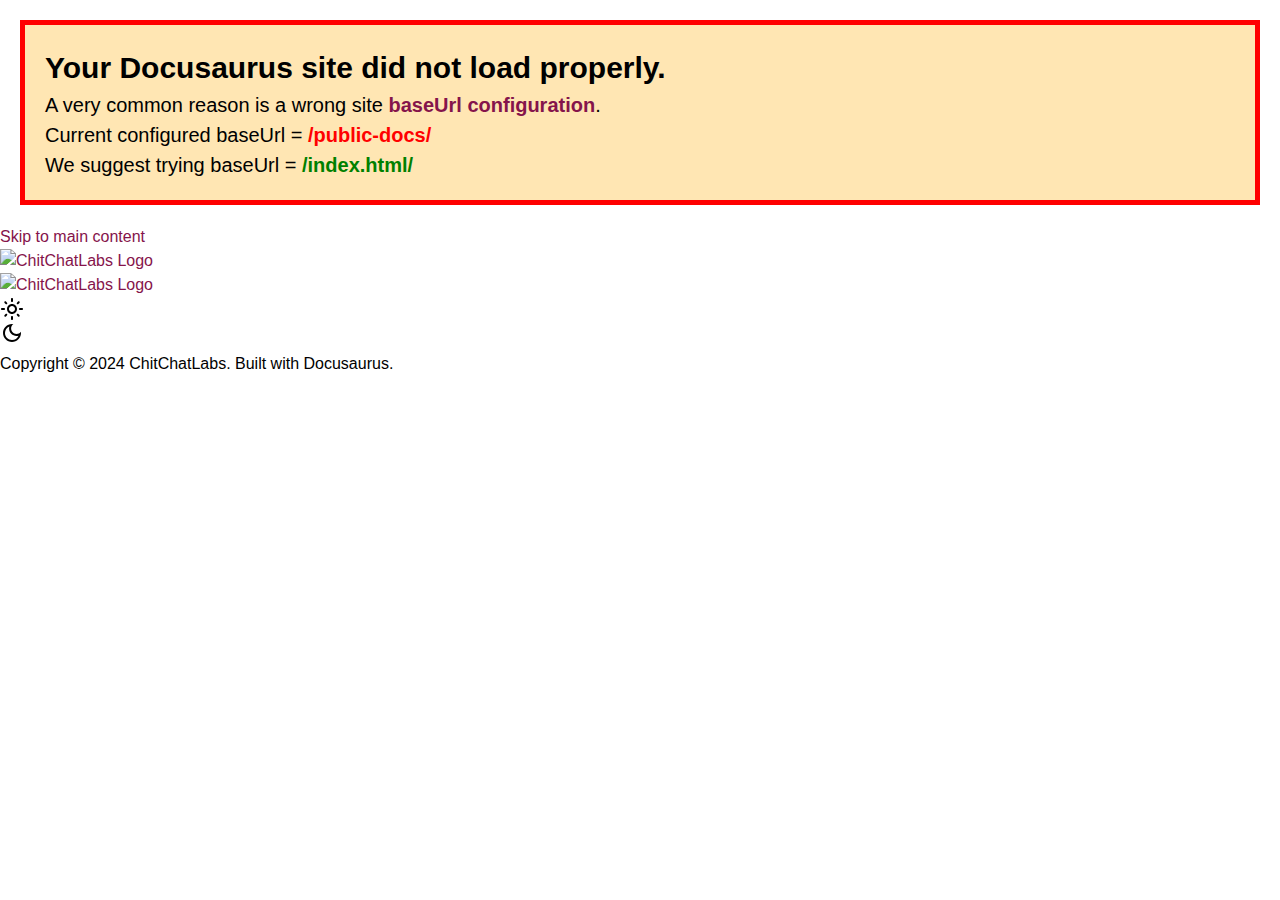
==== commit d22d01a3: "Deploy Docusaurus to GitHub Pages" ====
--- a/index.html
+++ b/index.html
@@ -3,9 +3,9 @@
 <head>
 <meta charset="UTF-8">
 <meta name="generator" content="Docusaurus v3.5.2">
-<title data-rh="true">ChitChatLabs | ChitChatLabs</title><meta data-rh="true" name="viewport" content="width=device-width,initial-scale=1"><meta data-rh="true" name="twitter:card" content="summary_large_image"><meta data-rh="true" property="og:url" content="https://docs.chitchatlabs.com/"><meta data-rh="true" property="og:locale" content="en"><meta data-rh="true" name="docusaurus_locale" content="en"><meta data-rh="true" name="docusaurus_tag" content="default"><meta data-rh="true" name="docsearch:language" content="en"><meta data-rh="true" name="docsearch:docusaurus_tag" content="default"><meta data-rh="true" property="og:title" content="ChitChatLabs | ChitChatLabs"><meta data-rh="true" name="description" content="Documentation for ChitChatLabs"><meta data-rh="true" property="og:description" content="Documentation for ChitChatLabs"><link data-rh="true" rel="icon" href="/img/favicon.ico"><link data-rh="true" rel="canonical" href="https://docs.chitchatlabs.com/"><link data-rh="true" rel="alternate" href="https://docs.chitchatlabs.com/" hreflang="en"><link data-rh="true" rel="alternate" href="https://docs.chitchatlabs.com/" hreflang="x-default"><script data-rh="true">function insertBanner(){var n=document.createElement("div");n.id="__docusaurus-base-url-issue-banner-container";n.innerHTML='\n<div id="__docusaurus-base-url-issue-banner" style="border: thick solid red; background-color: rgb(255, 230, 179); margin: 20px; padding: 20px; font-size: 20px;">\n   <p style="font-weight: bold; font-size: 30px;">Your Docusaurus site did not load properly.</p>\n   <p>A very common reason is a wrong site <a href="https://docusaurus.io/docs/docusaurus.config.js/#baseUrl" style="font-weight: bold;">baseUrl configuration</a>.</p>\n   <p>Current configured baseUrl = <span style="font-weight: bold; color: red;">/</span>  (default value)</p>\n   <p>We suggest trying baseUrl = <span id="__docusaurus-base-url-issue-banner-suggestion-container" style="font-weight: bold; color: green;"></span></p>\n</div>\n',document.body.prepend(n);var e=document.getElementById("__docusaurus-base-url-issue-banner-suggestion-container"),s=window.location.pathname,o="/"===s.substr(-1)?s:s+"/";e.innerHTML=o}document.addEventListener("DOMContentLoaded",(function(){void 0===window.docusaurus&&insertBanner()}))</script><link rel="stylesheet" href="/assets/css/styles.b4dc7f13.css">
-<script src="/assets/js/runtime~main.65ed6997.js" defer="defer"></script>
-<script src="/assets/js/main.d31f0e7f.js" defer="defer"></script>
+<title data-rh="true">ChitChatLabs | ChitChatLabs</title><meta data-rh="true" name="viewport" content="width=device-width,initial-scale=1"><meta data-rh="true" name="twitter:card" content="summary_large_image"><meta data-rh="true" property="og:url" content="https://docs.chitchatlabs.com/public-docs/"><meta data-rh="true" property="og:locale" content="en"><meta data-rh="true" name="docusaurus_locale" content="en"><meta data-rh="true" name="docusaurus_tag" content="default"><meta data-rh="true" name="docsearch:language" content="en"><meta data-rh="true" name="docsearch:docusaurus_tag" content="default"><meta data-rh="true" property="og:title" content="ChitChatLabs | ChitChatLabs"><meta data-rh="true" name="description" content="Documentation for ChitChatLabs"><meta data-rh="true" property="og:description" content="Documentation for ChitChatLabs"><link data-rh="true" rel="icon" href="/public-docs/img/favicon.ico"><link data-rh="true" rel="canonical" href="https://docs.chitchatlabs.com/public-docs/"><link data-rh="true" rel="alternate" href="https://docs.chitchatlabs.com/public-docs/" hreflang="en"><link data-rh="true" rel="alternate" href="https://docs.chitchatlabs.com/public-docs/" hreflang="x-default"><script data-rh="true">function insertBanner(){var n=document.createElement("div");n.id="__docusaurus-base-url-issue-banner-container";n.innerHTML='\n<div id="__docusaurus-base-url-issue-banner" style="border: thick solid red; background-color: rgb(255, 230, 179); margin: 20px; padding: 20px; font-size: 20px;">\n   <p style="font-weight: bold; font-size: 30px;">Your Docusaurus site did not load properly.</p>\n   <p>A very common reason is a wrong site <a href="https://docusaurus.io/docs/docusaurus.config.js/#baseUrl" style="font-weight: bold;">baseUrl configuration</a>.</p>\n   <p>Current configured baseUrl = <span style="font-weight: bold; color: red;">/public-docs/</span> </p>\n   <p>We suggest trying baseUrl = <span id="__docusaurus-base-url-issue-banner-suggestion-container" style="font-weight: bold; color: green;"></span></p>\n</div>\n',document.body.prepend(n);var e=document.getElementById("__docusaurus-base-url-issue-banner-suggestion-container"),s=window.location.pathname,o="/"===s.substr(-1)?s:s+"/";e.innerHTML=o}document.addEventListener("DOMContentLoaded",(function(){void 0===window.docusaurus&&insertBanner()}))</script><link rel="stylesheet" href="/public-docs/assets/css/styles.b4dc7f13.css">
+<script src="/public-docs/assets/js/runtime~main.5fc35dec.js" defer="defer"></script>
+<script src="/public-docs/assets/js/main.8c828976.js" defer="defer"></script>
 </head>
 <body class="navigation-with-keyboard">
 <script>!function(){function t(t){document.documentElement.setAttribute("data-theme",t)}var e=function(){try{return new URLSearchParams(window.location.search).get("docusaurus-theme")}catch(t){}}()||function(){try{return window.localStorage.getItem("theme")}catch(t){}}();t(null!==e?e:"light")}(),function(){try{const n=new URLSearchParams(window.location.search).entries();for(var[t,e]of n)if(t.startsWith("docusaurus-data-")){var a=t.replace("docusaurus-data-","data-");document.documentElement.setAttribute(a,e)}}catch(t){}}()</script><div id="__docusaurus"><style data-emotion="css-global 13du1oc">:host,:root,[data-theme]{--chakra-ring-inset:var(--chakra-empty,/*!*/ /*!*/);--chakra-ring-offset-width:0px;--chakra-ring-offset-color:#fff;--chakra-ring-color:rgba(66, 153, 225, 0.6);--chakra-ring-offset-shadow:0 0 #0000;--chakra-ring-shadow:0 0 #0000;--chakra-space-x-reverse:0;--chakra-space-y-reverse:0;--chakra-colors-transparent:transparent;--chakra-colors-current:currentColor;--chakra-colors-black:#000000;--chakra-colors-white:#FFFFFF;--chakra-colors-whiteAlpha-50:rgba(255, 255, 255, 0.04);--chakra-colors-whiteAlpha-100:rgba(255, 255, 255, 0.06);--chakra-colors-whiteAlpha-200:rgba(255, 255, 255, 0.08);--chakra-colors-whiteAlpha-300:rgba(255, 255, 255, 0.16);--chakra-colors-whiteAlpha-400:rgba(255, 255, 255, 0.24);--chakra-colors-whiteAlpha-500:rgba(255, 255, 255, 0.36);--chakra-colors-whiteAlpha-600:rgba(255, 255, 255, 0.48);--chakra-colors-whiteAlpha-700:rgba(255, 255, 255, 0.64);--chakra-colors-whiteAlpha-800:rgba(255, 255, 255, 0.80);--chakra-colors-whiteAlpha-900:rgba(255, 255, 255, 0.92);--chakra-colors-blackAlpha-50:rgba(0, 0, 0, 0.04);--chakra-colors-blackAlpha-100:rgba(0, 0, 0, 0.06);--chakra-colors-blackAlpha-200:rgba(0, 0, 0, 0.08);--chakra-colors-blackAlpha-300:rgba(0, 0, 0, 0.16);--chakra-colors-blackAlpha-400:rgba(0, 0, 0, 0.24);--chakra-colors-blackAlpha-500:rgba(0, 0, 0, 0.36);--chakra-colors-blackAlpha-600:rgba(0, 0, 0, 0.48);--chakra-colors-blackAlpha-700:rgba(0, 0, 0, 0.64);--chakra-colors-blackAlpha-800:rgba(0, 0, 0, 0.80);--chakra-colors-blackAlpha-900:rgba(0, 0, 0, 0.92);--chakra-colors-gray-50:#F7FAFC;--chakra-colors-gray-100:#EDF2F7;--chakra-colors-gray-200:#E2E8F0;--chakra-colors-gray-300:#CBD5E0;--chakra-colors-gray-400:#A0AEC0;--chakra-colors-gray-500:#718096;--chakra-colors-gray-600:#4A5568;--chakra-colors-gray-700:#2D3748;--chakra-colors-gray-800:#1A202C;--chakra-colors-gray-900:#171923;--chakra-colors-red-50:#FFF5F5;--chakra-colors-red-100:#FED7D7;--chakra-colors-red-200:#FEB2B2;--chakra-colors-red-300:#FC8181;--chakra-colors-red-400:#F56565;--chakra-colors-red-500:#E53E3E;--chakra-colors-red-600:#C53030;--chakra-colors-red-700:#9B2C2C;--chakra-colors-red-800:#822727;--chakra-colors-red-900:#63171B;--chakra-colors-orange-50:#FFFAF0;--chakra-colors-orange-100:#FEEBC8;--chakra-colors-orange-200:#FBD38D;--chakra-colors-orange-300:#F6AD55;--chakra-colors-orange-400:#ED8936;--chakra-colors-orange-500:#DD6B20;--chakra-colors-orange-600:#C05621;--chakra-colors-orange-700:#9C4221;--chakra-colors-orange-800:#7B341E;--chakra-colors-orange-900:#652B19;--chakra-colors-yellow-50:#FFFFF0;--chakra-colors-yellow-100:#FEFCBF;--chakra-colors-yellow-200:#FAF089;--chakra-colors-yellow-300:#F6E05E;--chakra-colors-yellow-400:#ECC94B;--chakra-colors-yellow-500:#D69E2E;--chakra-colors-yellow-600:#B7791F;--chakra-colors-yellow-700:#975A16;--chakra-colors-yellow-800:#744210;--chakra-colors-yellow-900:#5F370E;--chakra-colors-green-50:#F0FFF4;--chakra-colors-green-100:#C6F6D5;--chakra-colors-green-200:#9AE6B4;--chakra-colors-green-300:#68D391;--chakra-colors-green-400:#48BB78;--chakra-colors-green-500:#38A169;--chakra-colors-green-600:#2F855A;--chakra-colors-green-700:#276749;--chakra-colors-green-800:#22543D;--chakra-colors-green-900:#1C4532;--chakra-colors-teal-50:#E6FFFA;--chakra-colors-teal-100:#B2F5EA;--chakra-colors-teal-200:#81E6D9;--chakra-colors-teal-300:#4FD1C5;--chakra-colors-teal-400:#38B2AC;--chakra-colors-teal-500:#319795;--chakra-colors-teal-600:#2C7A7B;--chakra-colors-teal-700:#285E61;--chakra-colors-teal-800:#234E52;--chakra-colors-teal-900:#1D4044;--chakra-colors-blue-50:#ebf8ff;--chakra-colors-blue-100:#bee3f8;--chakra-colors-blue-200:#90cdf4;--chakra-colors-blue-300:#63b3ed;--chakra-colors-blue-400:#4299e1;--chakra-colors-blue-500:#3182ce;--chakra-colors-blue-600:#2b6cb0;--chakra-colors-blue-700:#2c5282;--chakra-colors-blue-800:#2a4365;--chakra-colors-blue-900:#1A365D;--chakra-colors-cyan-50:#EDFDFD;--chakra-colors-cyan-100:#C4F1F9;--chakra-colors-cyan-200:#9DECF9;--chakra-colors-cyan-300:#76E4F7;--chakra-colors-cyan-400:#0BC5EA;--chakra-colors-cyan-500:#00B5D8;--chakra-colors-cyan-600:#00A3C4;--chakra-colors-cyan-700:#0987A0;--chakra-colors-cyan-800:#086F83;--chakra-colors-cyan-900:#065666;--chakra-colors-purple-50:#FAF5FF;--chakra-colors-purple-100:#E9D8FD;--chakra-colors-purple-200:#D6BCFA;--chakra-colors-purple-300:#B794F4;--chakra-colors-purple-400:#9F7AEA;--chakra-colors-purple-500:#805AD5;--chakra-colors-purple-600:#6B46C1;--chakra-colors-purple-700:#553C9A;--chakra-colors-purple-800:#44337A;--chakra-colors-purple-900:#322659;--chakra-colors-pink-50:#FFF5F7;--chakra-colors-pink-100:#FED7E2;--chakra-colors-pink-200:#FBB6CE;--chakra-colors-pink-300:#F687B3;--chakra-colors-pink-400:#ED64A6;--chakra-colors-pink-500:#D53F8C;--chakra-colors-pink-600:#B83280;--chakra-colors-pink-700:#97266D;--chakra-colors-pink-800:#702459;--chakra-colors-pink-900:#521B41;--chakra-colors-linkedin-50:#E8F4F9;--chakra-colors-linkedin-100:#CFEDFB;--chakra-colors-linkedin-200:#9BDAF3;--chakra-colors-linkedin-300:#68C7EC;--chakra-colors-linkedin-400:#34B3E4;--chakra-colors-linkedin-500:#00A0DC;--chakra-colors-linkedin-600:#008CC9;--chakra-colors-linkedin-700:#0077B5;--chakra-colors-linkedin-800:#005E93;--chakra-colors-linkedin-900:#004471;--chakra-colors-facebook-50:#E8F4F9;--chakra-colors-facebook-100:#D9DEE9;--chakra-colors-facebook-200:#B7C2DA;--chakra-colors-facebook-300:#6482C0;--chakra-colors-facebook-400:#4267B2;--chakra-colors-facebook-500:#385898;--chakra-colors-facebook-600:#314E89;--chakra-colors-facebook-700:#29487D;--chakra-colors-facebook-800:#223B67;--chakra-colors-facebook-900:#1E355B;--chakra-colors-messenger-50:#D0E6FF;--chakra-colors-messenger-100:#B9DAFF;--chakra-colors-messenger-200:#A2CDFF;--chakra-colors-messenger-300:#7AB8FF;--chakra-colors-messenger-400:#2E90FF;--chakra-colors-messenger-500:#0078FF;--chakra-colors-messenger-600:#0063D1;--chakra-colors-messenger-700:#0052AC;--chakra-colors-messenger-800:#003C7E;--chakra-colors-messenger-900:#002C5C;--chakra-colors-whatsapp-50:#dffeec;--chakra-colors-whatsapp-100:#b9f5d0;--chakra-colors-whatsapp-200:#90edb3;--chakra-colors-whatsapp-300:#65e495;--chakra-colors-whatsapp-400:#3cdd78;--chakra-colors-whatsapp-500:#22c35e;--chakra-colors-whatsapp-600:#179848;--chakra-colors-whatsapp-700:#0c6c33;--chakra-colors-whatsapp-800:#01421c;--chakra-colors-whatsapp-900:#001803;--chakra-colors-twitter-50:#E5F4FD;--chakra-colors-twitter-100:#C8E9FB;--chakra-colors-twitter-200:#A8DCFA;--chakra-colors-twitter-300:#83CDF7;--chakra-colors-twitter-400:#57BBF5;--chakra-colors-twitter-500:#1DA1F2;--chakra-colors-twitter-600:#1A94DA;--chakra-colors-twitter-700:#1681BF;--chakra-colors-twitter-800:#136B9E;--chakra-colors-twitter-900:#0D4D71;--chakra-colors-telegram-50:#E3F2F9;--chakra-colors-telegram-100:#C5E4F3;--chakra-colors-telegram-200:#A2D4EC;--chakra-colors-telegram-300:#7AC1E4;--chakra-colors-telegram-400:#47A9DA;--chakra-colors-telegram-500:#0088CC;--chakra-colors-telegram-600:#007AB8;--chakra-colors-telegram-700:#006BA1;--chakra-colors-telegram-800:#005885;--chakra-colors-telegram-900:#003F5E;--chakra-colors-primary:#85144b;--chakra-colors-secondary:#3d9970;--chakra-colors-primary-light:#a64d72;--chakra-colors-primary-dark:#5e0e34;--chakra-colors-secondary-dark:#357a5b;--chakra-colors-secondary-light:#6ebf8e;--chakra-colors-background:#ffffff;--chakra-colors-text:#000000;--chakra-colors-placeholders:#85144b;--chakra-borders-none:0;--chakra-borders-1px:1px solid;--chakra-borders-2px:2px solid;--chakra-borders-4px:4px solid;--chakra-borders-8px:8px solid;--chakra-fonts-heading:'Montserrat',sans-serif;--chakra-fonts-body:'Lato',sans-serif;--chakra-fonts-mono:SFMono-Regular,Menlo,Monaco,Consolas,"Liberation Mono","Courier New",monospace;--chakra-fontSizes-3xs:0.45rem;--chakra-fontSizes-2xs:0.625rem;--chakra-fontSizes-xs:0.75rem;--chakra-fontSizes-sm:0.875rem;--chakra-fontSizes-md:1rem;--chakra-fontSizes-lg:1.125rem;--chakra-fontSizes-xl:1.25rem;--chakra-fontSizes-2xl:1.5rem;--chakra-fontSizes-3xl:1.875rem;--chakra-fontSizes-4xl:2.25rem;--chakra-fontSizes-5xl:3rem;--chakra-fontSizes-6xl:3.75rem;--chakra-fontSizes-7xl:4.5rem;--chakra-fontSizes-8xl:6rem;--chakra-fontSizes-9xl:8rem;--chakra-fontWeights-hairline:100;--chakra-fontWeights-thin:200;--chakra-fontWeights-light:300;--chakra-fontWeights-normal:400;--chakra-fontWeights-medium:500;--chakra-fontWeights-semibold:600;--chakra-fontWeights-bold:700;--chakra-fontWeights-extrabold:800;--chakra-fontWeights-black:900;--chakra-letterSpacings-tighter:-0.05em;--chakra-letterSpacings-tight:-0.025em;--chakra-letterSpacings-normal:0;--chakra-letterSpacings-wide:0.025em;--chakra-letterSpacings-wider:0.05em;--chakra-letterSpacings-widest:0.1em;--chakra-lineHeights-3:.75rem;--chakra-lineHeights-4:1rem;--chakra-lineHeights-5:1.25rem;--chakra-lineHeights-6:1.5rem;--chakra-lineHeights-7:1.75rem;--chakra-lineHeights-8:2rem;--chakra-lineHeights-9:2.25rem;--chakra-lineHeights-10:2.5rem;--chakra-lineHeights-normal:normal;--chakra-lineHeights-none:1;--chakra-lineHeights-shorter:1.25;--chakra-lineHeights-short:1.375;--chakra-lineHeights-base:1.5;--chakra-lineHeights-tall:1.625;--chakra-lineHeights-taller:2;--chakra-radii-none:0;--chakra-radii-sm:0.125rem;--chakra-radii-base:0.25rem;--chakra-radii-md:0.375rem;--chakra-radii-lg:0.5rem;--chakra-radii-xl:0.75rem;--chakra-radii-2xl:1rem;--chakra-radii-3xl:1.5rem;--chakra-radii-full:9999px;--chakra-space-1:0.25rem;--chakra-space-2:0.5rem;--chakra-space-3:0.75rem;--chakra-space-4:1rem;--chakra-space-5:1.25rem;--chakra-space-6:1.5rem;--chakra-space-7:1.75rem;--chakra-space-8:2rem;--chakra-space-9:2.25rem;--chakra-space-10:2.5rem;--chakra-space-12:3rem;--chakra-space-14:3.5rem;--chakra-space-16:4rem;--chakra-space-20:5rem;--chakra-space-24:6rem;--chakra-space-28:7rem;--chakra-space-32:8rem;--chakra-space-36:9rem;--chakra-space-40:10rem;--chakra-space-44:11rem;--chakra-space-48:12rem;--chakra-space-52:13rem;--chakra-space-56:14rem;--chakra-space-60:15rem;--chakra-space-64:16rem;--chakra-space-72:18rem;--chakra-space-80:20rem;--chakra-space-96:24rem;--chakra-space-px:1px;--chakra-space-0-5:0.125rem;--chakra-space-1-5:0.375rem;--chakra-space-2-5:0.625rem;--chakra-space-3-5:0.875rem;--chakra-shadows-xs:0 0 0 1px rgba(0, 0, 0, 0.05);--chakra-shadows-sm:0 1px 2px 0 rgba(0, 0, 0, 0.05);--chakra-shadows-base:0 1px 3px 0 rgba(0, 0, 0, 0.1),0 1px 2px 0 rgba(0, 0, 0, 0.06);--chakra-shadows-md:0 4px 6px -1px rgba(0, 0, 0, 0.1),0 2px 4px -1px rgba(0, 0, 0, 0.06);--chakra-shadows-lg:0 10px 15px -3px rgba(0, 0, 0, 0.1),0 4px 6px -2px rgba(0, 0, 0, 0.05);--chakra-shadows-xl:0 20px 25px -5px rgba(0, 0, 0, 0.1),0 10px 10px -5px rgba(0, 0, 0, 0.04);--chakra-shadows-2xl:0 25px 50px -12px rgba(0, 0, 0, 0.25);--chakra-shadows-outline:0 0 0 3px rgba(66, 153, 225, 0.6);--chakra-shadows-inner:inset 0 2px 4px 0 rgba(0,0,0,0.06);--chakra-shadows-none:none;--chakra-shadows-dark-lg:rgba(0, 0, 0, 0.1) 0px 0px 0px 1px,rgba(0, 0, 0, 0.2) 0px 5px 10px,rgba(0, 0, 0, 0.4) 0px 15px 40px;--chakra-sizes-1:0.25rem;--chakra-sizes-2:0.5rem;--chakra-sizes-3:0.75rem;--chakra-sizes-4:1rem;--chakra-sizes-5:1.25rem;--chakra-sizes-6:1.5rem;--chakra-sizes-7:1.75rem;--chakra-sizes-8:2rem;--chakra-sizes-9:2.25rem;--chakra-sizes-10:2.5rem;--chakra-sizes-12:3rem;--chakra-sizes-14:3.5rem;--chakra-sizes-16:4rem;--chakra-sizes-20:5rem;--chakra-sizes-24:6rem;--chakra-sizes-28:7rem;--chakra-sizes-32:8rem;--chakra-sizes-36:9rem;--chakra-sizes-40:10rem;--chakra-sizes-44:11rem;--chakra-sizes-48:12rem;--chakra-sizes-52:13rem;--chakra-sizes-56:14rem;--chakra-sizes-60:15rem;--chakra-sizes-64:16rem;--chakra-sizes-72:18rem;--chakra-sizes-80:20rem;--chakra-sizes-96:24rem;--chakra-sizes-px:1px;--chakra-sizes-0-5:0.125rem;--chakra-sizes-1-5:0.375rem;--chakra-sizes-2-5:0.625rem;--chakra-sizes-3-5:0.875rem;--chakra-sizes-max:max-content;--chakra-sizes-min:min-content;--chakra-sizes-full:100%;--chakra-sizes-3xs:14rem;--chakra-sizes-2xs:16rem;--chakra-sizes-xs:20rem;--chakra-sizes-sm:24rem;--chakra-sizes-md:28rem;--chakra-sizes-lg:32rem;--chakra-sizes-xl:36rem;--chakra-sizes-2xl:42rem;--chakra-sizes-3xl:48rem;--chakra-sizes-4xl:56rem;--chakra-sizes-5xl:64rem;--chakra-sizes-6xl:72rem;--chakra-sizes-7xl:80rem;--chakra-sizes-8xl:90rem;--chakra-sizes-prose:60ch;--chakra-sizes-container-sm:640px;--chakra-sizes-container-md:768px;--chakra-sizes-container-lg:1024px;--chakra-sizes-container-xl:1280px;--chakra-zIndices-hide:-1;--chakra-zIndices-auto:auto;--chakra-zIndices-base:0;--chakra-zIndices-docked:10;--chakra-zIndices-dropdown:1000;--chakra-zIndices-sticky:1100;--chakra-zIndices-banner:1200;--chakra-zIndices-overlay:1300;--chakra-zIndices-modal:1400;--chakra-zIndices-popover:1500;--chakra-zIndices-skipLink:1600;--chakra-zIndices-toast:1700;--chakra-zIndices-tooltip:1800;--chakra-transition-property-common:background-color,border-color,color,fill,stroke,opacity,box-shadow,transform;--chakra-transition-property-colors:background-color,border-color,color,fill,stroke;--chakra-transition-property-dimensions:width,height;--chakra-transition-property-position:left,right,top,bottom;--chakra-transition-property-background:background-color,background-image,background-position;--chakra-transition-easing-ease-in:cubic-bezier(0.4, 0, 1, 1);--chakra-transition-easing-ease-out:cubic-bezier(0, 0, 0.2, 1);--chakra-transition-easing-ease-in-out:cubic-bezier(0.4, 0, 0.2, 1);--chakra-transition-duration-ultra-fast:50ms;--chakra-transition-duration-faster:100ms;--chakra-transition-duration-fast:150ms;--chakra-transition-duration-normal:200ms;--chakra-transition-duration-slow:300ms;--chakra-transition-duration-slower:400ms;--chakra-transition-duration-ultra-slow:500ms;--chakra-blur-none:0;--chakra-blur-sm:4px;--chakra-blur-base:8px;--chakra-blur-md:12px;--chakra-blur-lg:16px;--chakra-blur-xl:24px;--chakra-blur-2xl:40px;--chakra-blur-3xl:64px;--chakra-breakpoints-base:0em;--chakra-breakpoints-sm:30em;--chakra-breakpoints-md:48em;--chakra-breakpoints-lg:62em;--chakra-breakpoints-xl:80em;--chakra-breakpoints-2xl:96em;}.chakra-ui-light :host:not([data-theme]),.chakra-ui-light :root:not([data-theme]),.chakra-ui-light [data-theme]:not([data-theme]),[data-theme=light] :host:not([data-theme]),[data-theme=light] :root:not([data-theme]),[data-theme=light] [data-theme]:not([data-theme]),:host[data-theme=light],:root[data-theme=light],[data-theme][data-theme=light]{--chakra-colors-chakra-body-text:var(--chakra-colors-gray-800);--chakra-colors-chakra-body-bg:var(--chakra-colors-white);--chakra-colors-chakra-border-color:var(--chakra-colors-gray-200);--chakra-colors-chakra-inverse-text:var(--chakra-colors-white);--chakra-colors-chakra-subtle-bg:var(--chakra-colors-gray-100);--chakra-colors-chakra-subtle-text:var(--chakra-colors-gray-600);--chakra-colors-chakra-placeholder-color:var(--chakra-colors-gray-500);}.chakra-ui-dark :host:not([data-theme]),.chakra-ui-dark :root:not([data-theme]),.chakra-ui-dark [data-theme]:not([data-theme]),[data-theme=dark] :host:not([data-theme]),[data-theme=dark] :root:not([data-theme]),[data-theme=dark] [data-theme]:not([data-theme]),:host[data-theme=dark],:root[data-theme=dark],[data-theme][data-theme=dark]{--chakra-colors-chakra-body-text:var(--chakra-colors-whiteAlpha-900);--chakra-colors-chakra-body-bg:var(--chakra-colors-gray-800);--chakra-colors-chakra-border-color:var(--chakra-colors-whiteAlpha-300);--chakra-colors-chakra-inverse-text:var(--chakra-colors-gray-800);--chakra-colors-chakra-subtle-bg:var(--chakra-colors-gray-700);--chakra-colors-chakra-subtle-text:var(--chakra-colors-gray-400);--chakra-colors-chakra-placeholder-color:var(--chakra-colors-whiteAlpha-400);}</style><style data-emotion="css-global fubdgu">html{line-height:1.5;-webkit-text-size-adjust:100%;font-family:system-ui,sans-serif;-webkit-font-smoothing:antialiased;text-rendering:optimizeLegibility;-moz-osx-font-smoothing:grayscale;touch-action:manipulation;}body{position:relative;min-height:100%;margin:0;font-feature-settings:"kern";}:where(*, *::before, *::after){border-width:0;border-style:solid;box-sizing:border-box;word-wrap:break-word;}main{display:block;}hr{border-top-width:1px;box-sizing:content-box;height:0;overflow:visible;}:where(pre, code, kbd,samp){font-family:SFMono-Regular,Menlo,Monaco,Consolas,monospace;font-size:1em;}a{background-color:transparent;color:inherit;-webkit-text-decoration:inherit;text-decoration:inherit;}abbr[title]{border-bottom:none;-webkit-text-decoration:underline;text-decoration:underline;-webkit-text-decoration:underline dotted;-webkit-text-decoration:underline dotted;text-decoration:underline dotted;}:where(b, strong){font-weight:bold;}small{font-size:80%;}:where(sub,sup){font-size:75%;line-height:0;position:relative;vertical-align:baseline;}sub{bottom:-0.25em;}sup{top:-0.5em;}img{border-style:none;}:where(button, input, optgroup, select, textarea){font-family:inherit;font-size:100%;line-height:1.15;margin:0;}:where(button, input){overflow:visible;}:where(button, select){text-transform:none;}:where(
@@ -29,6 +29,6 @@
           pre
         ){margin:0;}button{background:transparent;padding:0;}fieldset{margin:0;padding:0;}:where(ol, ul){margin:0;padding:0;}textarea{resize:vertical;}:where(button, [role="button"]){cursor:pointer;}button::-moz-focus-inner{border:0!important;}table{border-collapse:collapse;}:where(h1, h2, h3, h4, h5, h6){font-size:inherit;font-weight:inherit;}:where(button, input, optgroup, select, textarea){padding:0;line-height:inherit;color:inherit;}:where(img, svg, video, canvas, audio, iframe, embed, object){display:block;}:where(img, video){max-width:100%;height:auto;}[data-js-focus-visible] :focus:not([data-focus-visible-added]):not(
           [data-focus-visible-disabled]
-        ){outline:none;box-shadow:none;}select::-ms-expand{display:none;}:root,:host{--chakra-vh:100vh;}@supports (height: -webkit-fill-available){:root,:host{--chakra-vh:-webkit-fill-available;}}@supports (height: -moz-fill-available){:root,:host{--chakra-vh:-moz-fill-available;}}@supports (height: 100dvh){:root,:host{--chakra-vh:100dvh;}}</style><style data-emotion="css-global txzy5i">body{font-family:var(--chakra-fonts-body);color:var(--chakra-colors-text);background:var(--chakra-colors-background);transition-property:background-color;transition-duration:var(--chakra-transition-duration-normal);line-height:var(--chakra-lineHeights-base);}*::-webkit-input-placeholder{color:var(--chakra-colors-placeholders);}*::-moz-placeholder{color:var(--chakra-colors-placeholders);}*:-ms-input-placeholder{color:var(--chakra-colors-placeholders);}*::placeholder{color:var(--chakra-colors-placeholders);}*,*::before,::after{border-color:var(--chakra-colors-chakra-border-color);}h1{font-family:var(--chakra-fonts-heading);color:var(--chakra-colors-secondary-dark);}a{color:var(--chakra-colors-primary);}a:hover,a[data-hover]{-webkit-text-decoration:underline;text-decoration:underline;}</style><div role="region" aria-label="Skip to main content"><a class="skipToContent_fXgn" href="#__docusaurus_skipToContent_fallback">Skip to main content</a></div><nav aria-label="Main" class="navbar navbar--fixed-top"><div class="navbar__inner"><div class="navbar__items"><a class="navbar__brand" href="/"><div class="navbar__logo"><img src="/img/logo-header.png" alt="ChitChatLabs Logo" class="themedComponent_mlkZ themedComponent--light_NVdE"><img src="/img/logo-header.png" alt="ChitChatLabs Logo" class="themedComponent_mlkZ themedComponent--dark_xIcU"></div></a></div><div class="navbar__items navbar__items--right"><div class="toggle_vylO colorModeToggle_DEke"><button class="clean-btn toggleButton_gllP toggleButtonDisabled_aARS" type="button" disabled="" title="Switch between dark and light mode (currently light mode)" aria-label="Switch between dark and light mode (currently light mode)" aria-live="polite"><svg viewBox="0 0 24 24" width="24" height="24" class="lightToggleIcon_pyhR"><path fill="currentColor" d="M12,9c1.65,0,3,1.35,3,3s-1.35,3-3,3s-3-1.35-3-3S10.35,9,12,9 M12,7c-2.76,0-5,2.24-5,5s2.24,5,5,5s5-2.24,5-5 S14.76,7,12,7L12,7z M2,13l2,0c0.55,0,1-0.45,1-1s-0.45-1-1-1l-2,0c-0.55,0-1,0.45-1,1S1.45,13,2,13z M20,13l2,0c0.55,0,1-0.45,1-1 s-0.45-1-1-1l-2,0c-0.55,0-1,0.45-1,1S19.45,13,20,13z M11,2v2c0,0.55,0.45,1,1,1s1-0.45,1-1V2c0-0.55-0.45-1-1-1S11,1.45,11,2z M11,20v2c0,0.55,0.45,1,1,1s1-0.45,1-1v-2c0-0.55-0.45-1-1-1C11.45,19,11,19.45,11,20z M5.99,4.58c-0.39-0.39-1.03-0.39-1.41,0 c-0.39,0.39-0.39,1.03,0,1.41l1.06,1.06c0.39,0.39,1.03,0.39,1.41,0s0.39-1.03,0-1.41L5.99,4.58z M18.36,16.95 c-0.39-0.39-1.03-0.39-1.41,0c-0.39,0.39-0.39,1.03,0,1.41l1.06,1.06c0.39,0.39,1.03,0.39,1.41,0c0.39-0.39,0.39-1.03,0-1.41 L18.36,16.95z M19.42,5.99c0.39-0.39,0.39-1.03,0-1.41c-0.39-0.39-1.03-0.39-1.41,0l-1.06,1.06c-0.39,0.39-0.39,1.03,0,1.41 s1.03,0.39,1.41,0L19.42,5.99z M7.05,18.36c0.39-0.39,0.39-1.03,0-1.41c-0.39-0.39-1.03-0.39-1.41,0l-1.06,1.06 c-0.39,0.39-0.39,1.03,0,1.41s1.03,0.39,1.41,0L7.05,18.36z"></path></svg><svg viewBox="0 0 24 24" width="24" height="24" class="darkToggleIcon_wfgR"><path fill="currentColor" d="M9.37,5.51C9.19,6.15,9.1,6.82,9.1,7.5c0,4.08,3.32,7.4,7.4,7.4c0.68,0,1.35-0.09,1.99-0.27C17.45,17.19,14.93,19,12,19 c-3.86,0-7-3.14-7-7C5,9.07,6.81,6.55,9.37,5.51z M12,3c-4.97,0-9,4.03-9,9s4.03,9,9,9s9-4.03,9-9c0-0.46-0.04-0.92-0.1-1.36 c-0.98,1.37-2.58,2.26-4.4,2.26c-2.98,0-5.4-2.42-5.4-5.4c0-1.81,0.89-3.42,2.26-4.4C12.92,3.04,12.46,3,12,3L12,3z"></path></svg></button></div><div class="navbarSearchContainer_Bca1"></div></div></div><div role="presentation" class="navbar-sidebar__backdrop"></div></nav><div id="__docusaurus_skipToContent_fallback" class="main-wrapper mainWrapper_z2l0"></div><footer class="footer footer--dark"><div class="container container-fluid"><div class="footer__bottom text--center"><div class="footer__copyright">Copyright © 2024 ChitChatLabs. Built with Docusaurus.</div></div></div></footer><span></span><span id="__chakra_env" hidden=""></span></div>
+        ){outline:none;box-shadow:none;}select::-ms-expand{display:none;}:root,:host{--chakra-vh:100vh;}@supports (height: -webkit-fill-available){:root,:host{--chakra-vh:-webkit-fill-available;}}@supports (height: -moz-fill-available){:root,:host{--chakra-vh:-moz-fill-available;}}@supports (height: 100dvh){:root,:host{--chakra-vh:100dvh;}}</style><style data-emotion="css-global txzy5i">body{font-family:var(--chakra-fonts-body);color:var(--chakra-colors-text);background:var(--chakra-colors-background);transition-property:background-color;transition-duration:var(--chakra-transition-duration-normal);line-height:var(--chakra-lineHeights-base);}*::-webkit-input-placeholder{color:var(--chakra-colors-placeholders);}*::-moz-placeholder{color:var(--chakra-colors-placeholders);}*:-ms-input-placeholder{color:var(--chakra-colors-placeholders);}*::placeholder{color:var(--chakra-colors-placeholders);}*,*::before,::after{border-color:var(--chakra-colors-chakra-border-color);}h1{font-family:var(--chakra-fonts-heading);color:var(--chakra-colors-secondary-dark);}a{color:var(--chakra-colors-primary);}a:hover,a[data-hover]{-webkit-text-decoration:underline;text-decoration:underline;}</style><div role="region" aria-label="Skip to main content"><a class="skipToContent_fXgn" href="#__docusaurus_skipToContent_fallback">Skip to main content</a></div><nav aria-label="Main" class="navbar navbar--fixed-top"><div class="navbar__inner"><div class="navbar__items"><a class="navbar__brand" href="/public-docs/"><div class="navbar__logo"><img src="/public-docs/img/logo-header.png" alt="ChitChatLabs Logo" class="themedComponent_mlkZ themedComponent--light_NVdE"><img src="/public-docs/img/logo-header.png" alt="ChitChatLabs Logo" class="themedComponent_mlkZ themedComponent--dark_xIcU"></div></a></div><div class="navbar__items navbar__items--right"><div class="toggle_vylO colorModeToggle_DEke"><button class="clean-btn toggleButton_gllP toggleButtonDisabled_aARS" type="button" disabled="" title="Switch between dark and light mode (currently light mode)" aria-label="Switch between dark and light mode (currently light mode)" aria-live="polite"><svg viewBox="0 0 24 24" width="24" height="24" class="lightToggleIcon_pyhR"><path fill="currentColor" d="M12,9c1.65,0,3,1.35,3,3s-1.35,3-3,3s-3-1.35-3-3S10.35,9,12,9 M12,7c-2.76,0-5,2.24-5,5s2.24,5,5,5s5-2.24,5-5 S14.76,7,12,7L12,7z M2,13l2,0c0.55,0,1-0.45,1-1s-0.45-1-1-1l-2,0c-0.55,0-1,0.45-1,1S1.45,13,2,13z M20,13l2,0c0.55,0,1-0.45,1-1 s-0.45-1-1-1l-2,0c-0.55,0-1,0.45-1,1S19.45,13,20,13z M11,2v2c0,0.55,0.45,1,1,1s1-0.45,1-1V2c0-0.55-0.45-1-1-1S11,1.45,11,2z M11,20v2c0,0.55,0.45,1,1,1s1-0.45,1-1v-2c0-0.55-0.45-1-1-1C11.45,19,11,19.45,11,20z M5.99,4.58c-0.39-0.39-1.03-0.39-1.41,0 c-0.39,0.39-0.39,1.03,0,1.41l1.06,1.06c0.39,0.39,1.03,0.39,1.41,0s0.39-1.03,0-1.41L5.99,4.58z M18.36,16.95 c-0.39-0.39-1.03-0.39-1.41,0c-0.39,0.39-0.39,1.03,0,1.41l1.06,1.06c0.39,0.39,1.03,0.39,1.41,0c0.39-0.39,0.39-1.03,0-1.41 L18.36,16.95z M19.42,5.99c0.39-0.39,0.39-1.03,0-1.41c-0.39-0.39-1.03-0.39-1.41,0l-1.06,1.06c-0.39,0.39-0.39,1.03,0,1.41 s1.03,0.39,1.41,0L19.42,5.99z M7.05,18.36c0.39-0.39,0.39-1.03,0-1.41c-0.39-0.39-1.03-0.39-1.41,0l-1.06,1.06 c-0.39,0.39-0.39,1.03,0,1.41s1.03,0.39,1.41,0L7.05,18.36z"></path></svg><svg viewBox="0 0 24 24" width="24" height="24" class="darkToggleIcon_wfgR"><path fill="currentColor" d="M9.37,5.51C9.19,6.15,9.1,6.82,9.1,7.5c0,4.08,3.32,7.4,7.4,7.4c0.68,0,1.35-0.09,1.99-0.27C17.45,17.19,14.93,19,12,19 c-3.86,0-7-3.14-7-7C5,9.07,6.81,6.55,9.37,5.51z M12,3c-4.97,0-9,4.03-9,9s4.03,9,9,9s9-4.03,9-9c0-0.46-0.04-0.92-0.1-1.36 c-0.98,1.37-2.58,2.26-4.4,2.26c-2.98,0-5.4-2.42-5.4-5.4c0-1.81,0.89-3.42,2.26-4.4C12.92,3.04,12.46,3,12,3L12,3z"></path></svg></button></div><div class="navbarSearchContainer_Bca1"></div></div></div><div role="presentation" class="navbar-sidebar__backdrop"></div></nav><div id="__docusaurus_skipToContent_fallback" class="main-wrapper mainWrapper_z2l0"></div><footer class="footer footer--dark"><div class="container container-fluid"><div class="footer__bottom text--center"><div class="footer__copyright">Copyright © 2024 ChitChatLabs. Built with Docusaurus.</div></div></div></footer><span></span><span id="__chakra_env" hidden=""></span></div>
 </body>
 </html>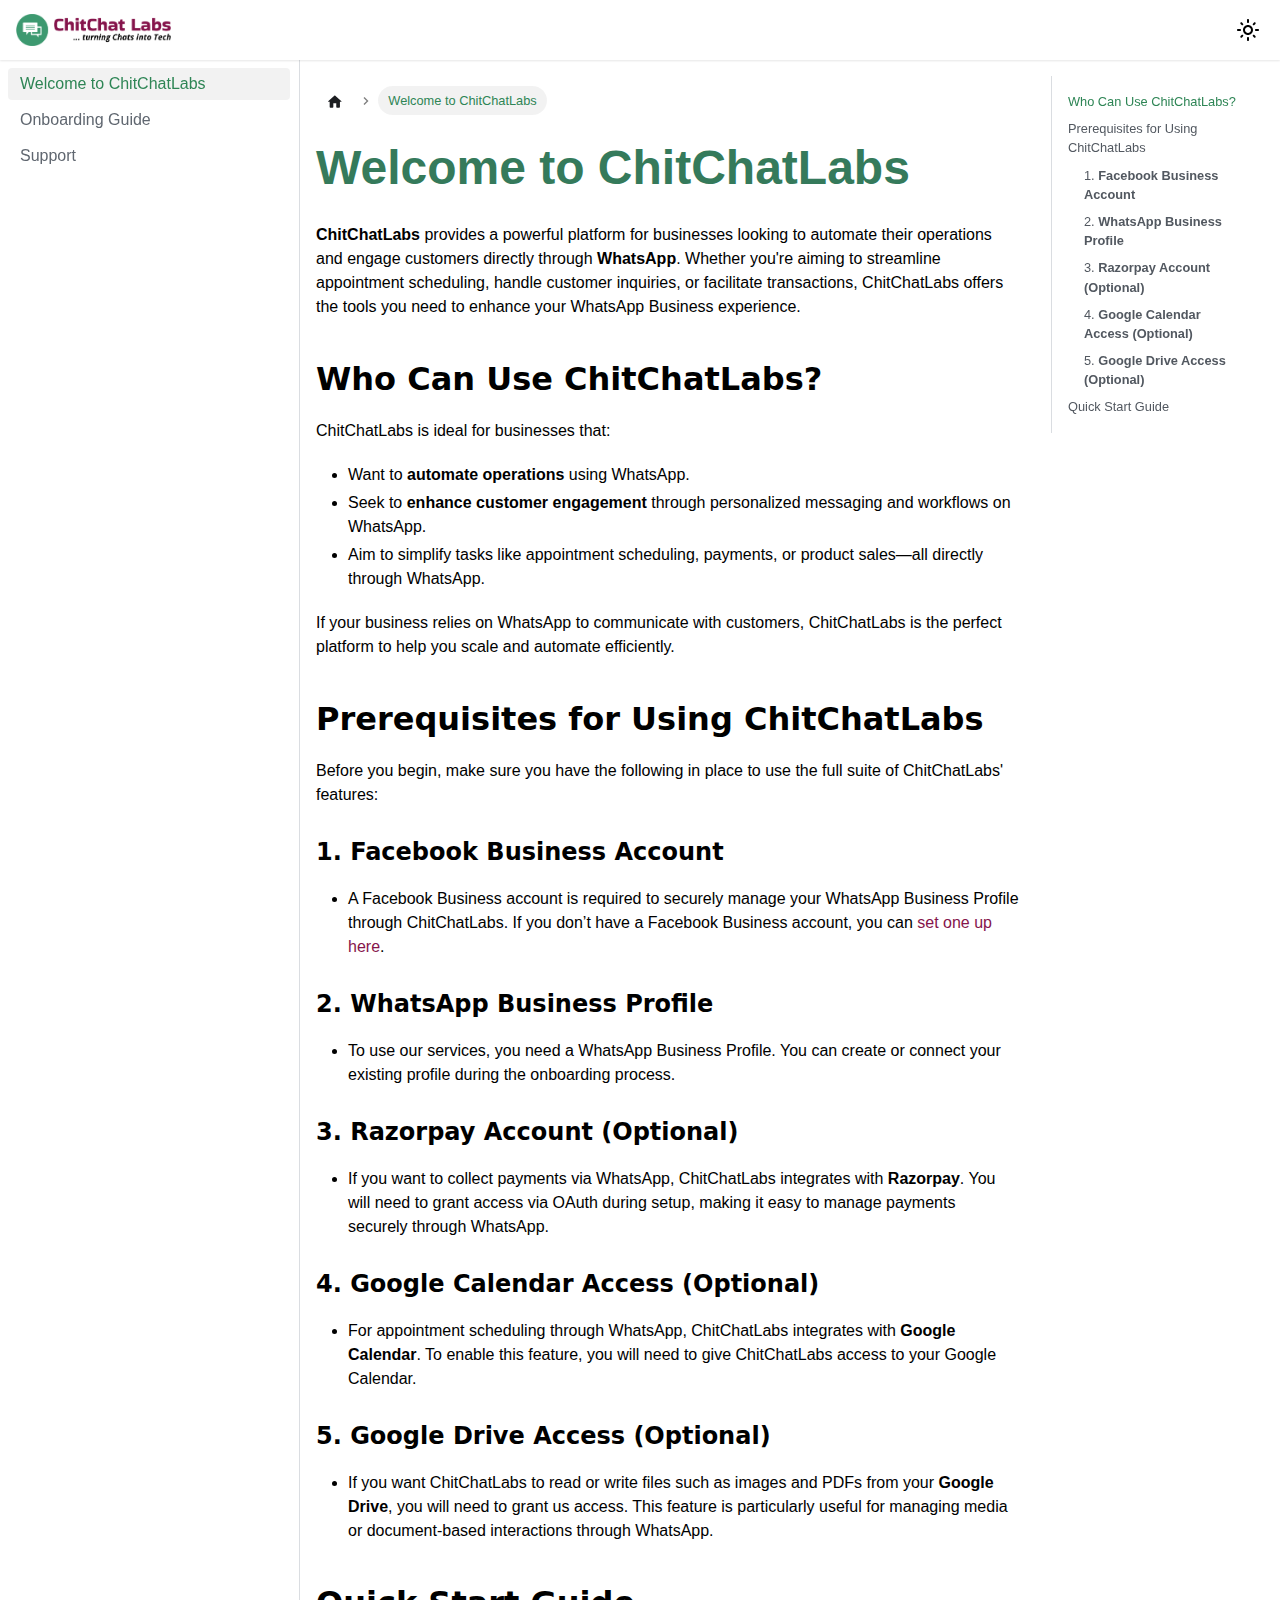
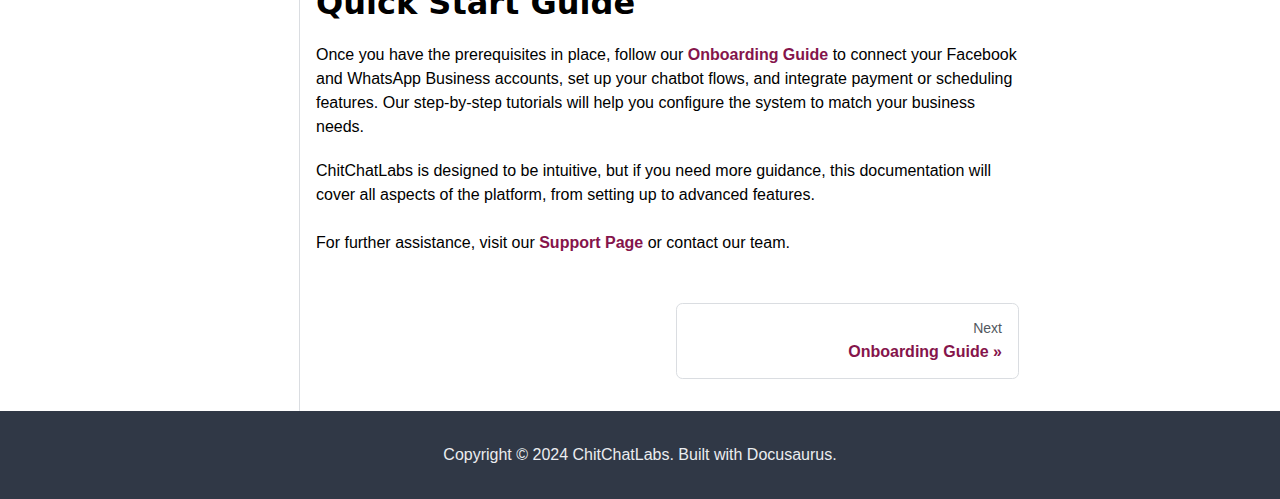
==== commit 3a0803ab: "Deploy Docusaurus to GitHub Pages" ====
--- a/index.html
+++ b/index.html
@@ -3,9 +3,9 @@
 <head>
 <meta charset="UTF-8">
 <meta name="generator" content="Docusaurus v3.5.2">
-<title data-rh="true">ChitChatLabs | ChitChatLabs</title><meta data-rh="true" name="viewport" content="width=device-width,initial-scale=1"><meta data-rh="true" name="twitter:card" content="summary_large_image"><meta data-rh="true" property="og:url" content="https://docs.chitchatlabs.com/public-docs/"><meta data-rh="true" property="og:locale" content="en"><meta data-rh="true" name="docusaurus_locale" content="en"><meta data-rh="true" name="docusaurus_tag" content="default"><meta data-rh="true" name="docsearch:language" content="en"><meta data-rh="true" name="docsearch:docusaurus_tag" content="default"><meta data-rh="true" property="og:title" content="ChitChatLabs | ChitChatLabs"><meta data-rh="true" name="description" content="Documentation for ChitChatLabs"><meta data-rh="true" property="og:description" content="Documentation for ChitChatLabs"><link data-rh="true" rel="icon" href="/public-docs/img/favicon.ico"><link data-rh="true" rel="canonical" href="https://docs.chitchatlabs.com/public-docs/"><link data-rh="true" rel="alternate" href="https://docs.chitchatlabs.com/public-docs/" hreflang="en"><link data-rh="true" rel="alternate" href="https://docs.chitchatlabs.com/public-docs/" hreflang="x-default"><script data-rh="true">function insertBanner(){var n=document.createElement("div");n.id="__docusaurus-base-url-issue-banner-container";n.innerHTML='\n<div id="__docusaurus-base-url-issue-banner" style="border: thick solid red; background-color: rgb(255, 230, 179); margin: 20px; padding: 20px; font-size: 20px;">\n   <p style="font-weight: bold; font-size: 30px;">Your Docusaurus site did not load properly.</p>\n   <p>A very common reason is a wrong site <a href="https://docusaurus.io/docs/docusaurus.config.js/#baseUrl" style="font-weight: bold;">baseUrl configuration</a>.</p>\n   <p>Current configured baseUrl = <span style="font-weight: bold; color: red;">/public-docs/</span> </p>\n   <p>We suggest trying baseUrl = <span id="__docusaurus-base-url-issue-banner-suggestion-container" style="font-weight: bold; color: green;"></span></p>\n</div>\n',document.body.prepend(n);var e=document.getElementById("__docusaurus-base-url-issue-banner-suggestion-container"),s=window.location.pathname,o="/"===s.substr(-1)?s:s+"/";e.innerHTML=o}document.addEventListener("DOMContentLoaded",(function(){void 0===window.docusaurus&&insertBanner()}))</script><link rel="stylesheet" href="/public-docs/assets/css/styles.b4dc7f13.css">
-<script src="/public-docs/assets/js/runtime~main.5fc35dec.js" defer="defer"></script>
-<script src="/public-docs/assets/js/main.8c828976.js" defer="defer"></script>
+<title data-rh="true">ChitChatLabs | ChitChatLabs</title><meta data-rh="true" name="viewport" content="width=device-width,initial-scale=1"><meta data-rh="true" name="twitter:card" content="summary_large_image"><meta data-rh="true" property="og:url" content="https://docs.chitchatlabs.com/"><meta data-rh="true" property="og:locale" content="en"><meta data-rh="true" name="docusaurus_locale" content="en"><meta data-rh="true" name="docusaurus_tag" content="default"><meta data-rh="true" name="docsearch:language" content="en"><meta data-rh="true" name="docsearch:docusaurus_tag" content="default"><meta data-rh="true" property="og:title" content="ChitChatLabs | ChitChatLabs"><meta data-rh="true" name="description" content="Documentation for ChitChatLabs"><meta data-rh="true" property="og:description" content="Documentation for ChitChatLabs"><link data-rh="true" rel="icon" href="/img/favicon.ico"><link data-rh="true" rel="canonical" href="https://docs.chitchatlabs.com/"><link data-rh="true" rel="alternate" href="https://docs.chitchatlabs.com/" hreflang="en"><link data-rh="true" rel="alternate" href="https://docs.chitchatlabs.com/" hreflang="x-default"><script data-rh="true">function insertBanner(){var n=document.createElement("div");n.id="__docusaurus-base-url-issue-banner-container";n.innerHTML='\n<div id="__docusaurus-base-url-issue-banner" style="border: thick solid red; background-color: rgb(255, 230, 179); margin: 20px; padding: 20px; font-size: 20px;">\n   <p style="font-weight: bold; font-size: 30px;">Your Docusaurus site did not load properly.</p>\n   <p>A very common reason is a wrong site <a href="https://docusaurus.io/docs/docusaurus.config.js/#baseUrl" style="font-weight: bold;">baseUrl configuration</a>.</p>\n   <p>Current configured baseUrl = <span style="font-weight: bold; color: red;">/</span>  (default value)</p>\n   <p>We suggest trying baseUrl = <span id="__docusaurus-base-url-issue-banner-suggestion-container" style="font-weight: bold; color: green;"></span></p>\n</div>\n',document.body.prepend(n);var e=document.getElementById("__docusaurus-base-url-issue-banner-suggestion-container"),s=window.location.pathname,o="/"===s.substr(-1)?s:s+"/";e.innerHTML=o}document.addEventListener("DOMContentLoaded",(function(){void 0===window.docusaurus&&insertBanner()}))</script><link rel="stylesheet" href="/assets/css/styles.b4dc7f13.css">
+<script src="/assets/js/runtime~main.65ed6997.js" defer="defer"></script>
+<script src="/assets/js/main.d31f0e7f.js" defer="defer"></script>
 </head>
 <body class="navigation-with-keyboard">
 <script>!function(){function t(t){document.documentElement.setAttribute("data-theme",t)}var e=function(){try{return new URLSearchParams(window.location.search).get("docusaurus-theme")}catch(t){}}()||function(){try{return window.localStorage.getItem("theme")}catch(t){}}();t(null!==e?e:"light")}(),function(){try{const n=new URLSearchParams(window.location.search).entries();for(var[t,e]of n)if(t.startsWith("docusaurus-data-")){var a=t.replace("docusaurus-data-","data-");document.documentElement.setAttribute(a,e)}}catch(t){}}()</script><div id="__docusaurus"><style data-emotion="css-global 13du1oc">:host,:root,[data-theme]{--chakra-ring-inset:var(--chakra-empty,/*!*/ /*!*/);--chakra-ring-offset-width:0px;--chakra-ring-offset-color:#fff;--chakra-ring-color:rgba(66, 153, 225, 0.6);--chakra-ring-offset-shadow:0 0 #0000;--chakra-ring-shadow:0 0 #0000;--chakra-space-x-reverse:0;--chakra-space-y-reverse:0;--chakra-colors-transparent:transparent;--chakra-colors-current:currentColor;--chakra-colors-black:#000000;--chakra-colors-white:#FFFFFF;--chakra-colors-whiteAlpha-50:rgba(255, 255, 255, 0.04);--chakra-colors-whiteAlpha-100:rgba(255, 255, 255, 0.06);--chakra-colors-whiteAlpha-200:rgba(255, 255, 255, 0.08);--chakra-colors-whiteAlpha-300:rgba(255, 255, 255, 0.16);--chakra-colors-whiteAlpha-400:rgba(255, 255, 255, 0.24);--chakra-colors-whiteAlpha-500:rgba(255, 255, 255, 0.36);--chakra-colors-whiteAlpha-600:rgba(255, 255, 255, 0.48);--chakra-colors-whiteAlpha-700:rgba(255, 255, 255, 0.64);--chakra-colors-whiteAlpha-800:rgba(255, 255, 255, 0.80);--chakra-colors-whiteAlpha-900:rgba(255, 255, 255, 0.92);--chakra-colors-blackAlpha-50:rgba(0, 0, 0, 0.04);--chakra-colors-blackAlpha-100:rgba(0, 0, 0, 0.06);--chakra-colors-blackAlpha-200:rgba(0, 0, 0, 0.08);--chakra-colors-blackAlpha-300:rgba(0, 0, 0, 0.16);--chakra-colors-blackAlpha-400:rgba(0, 0, 0, 0.24);--chakra-colors-blackAlpha-500:rgba(0, 0, 0, 0.36);--chakra-colors-blackAlpha-600:rgba(0, 0, 0, 0.48);--chakra-colors-blackAlpha-700:rgba(0, 0, 0, 0.64);--chakra-colors-blackAlpha-800:rgba(0, 0, 0, 0.80);--chakra-colors-blackAlpha-900:rgba(0, 0, 0, 0.92);--chakra-colors-gray-50:#F7FAFC;--chakra-colors-gray-100:#EDF2F7;--chakra-colors-gray-200:#E2E8F0;--chakra-colors-gray-300:#CBD5E0;--chakra-colors-gray-400:#A0AEC0;--chakra-colors-gray-500:#718096;--chakra-colors-gray-600:#4A5568;--chakra-colors-gray-700:#2D3748;--chakra-colors-gray-800:#1A202C;--chakra-colors-gray-900:#171923;--chakra-colors-red-50:#FFF5F5;--chakra-colors-red-100:#FED7D7;--chakra-colors-red-200:#FEB2B2;--chakra-colors-red-300:#FC8181;--chakra-colors-red-400:#F56565;--chakra-colors-red-500:#E53E3E;--chakra-colors-red-600:#C53030;--chakra-colors-red-700:#9B2C2C;--chakra-colors-red-800:#822727;--chakra-colors-red-900:#63171B;--chakra-colors-orange-50:#FFFAF0;--chakra-colors-orange-100:#FEEBC8;--chakra-colors-orange-200:#FBD38D;--chakra-colors-orange-300:#F6AD55;--chakra-colors-orange-400:#ED8936;--chakra-colors-orange-500:#DD6B20;--chakra-colors-orange-600:#C05621;--chakra-colors-orange-700:#9C4221;--chakra-colors-orange-800:#7B341E;--chakra-colors-orange-900:#652B19;--chakra-colors-yellow-50:#FFFFF0;--chakra-colors-yellow-100:#FEFCBF;--chakra-colors-yellow-200:#FAF089;--chakra-colors-yellow-300:#F6E05E;--chakra-colors-yellow-400:#ECC94B;--chakra-colors-yellow-500:#D69E2E;--chakra-colors-yellow-600:#B7791F;--chakra-colors-yellow-700:#975A16;--chakra-colors-yellow-800:#744210;--chakra-colors-yellow-900:#5F370E;--chakra-colors-green-50:#F0FFF4;--chakra-colors-green-100:#C6F6D5;--chakra-colors-green-200:#9AE6B4;--chakra-colors-green-300:#68D391;--chakra-colors-green-400:#48BB78;--chakra-colors-green-500:#38A169;--chakra-colors-green-600:#2F855A;--chakra-colors-green-700:#276749;--chakra-colors-green-800:#22543D;--chakra-colors-green-900:#1C4532;--chakra-colors-teal-50:#E6FFFA;--chakra-colors-teal-100:#B2F5EA;--chakra-colors-teal-200:#81E6D9;--chakra-colors-teal-300:#4FD1C5;--chakra-colors-teal-400:#38B2AC;--chakra-colors-teal-500:#319795;--chakra-colors-teal-600:#2C7A7B;--chakra-colors-teal-700:#285E61;--chakra-colors-teal-800:#234E52;--chakra-colors-teal-900:#1D4044;--chakra-colors-blue-50:#ebf8ff;--chakra-colors-blue-100:#bee3f8;--chakra-colors-blue-200:#90cdf4;--chakra-colors-blue-300:#63b3ed;--chakra-colors-blue-400:#4299e1;--chakra-colors-blue-500:#3182ce;--chakra-colors-blue-600:#2b6cb0;--chakra-colors-blue-700:#2c5282;--chakra-colors-blue-800:#2a4365;--chakra-colors-blue-900:#1A365D;--chakra-colors-cyan-50:#EDFDFD;--chakra-colors-cyan-100:#C4F1F9;--chakra-colors-cyan-200:#9DECF9;--chakra-colors-cyan-300:#76E4F7;--chakra-colors-cyan-400:#0BC5EA;--chakra-colors-cyan-500:#00B5D8;--chakra-colors-cyan-600:#00A3C4;--chakra-colors-cyan-700:#0987A0;--chakra-colors-cyan-800:#086F83;--chakra-colors-cyan-900:#065666;--chakra-colors-purple-50:#FAF5FF;--chakra-colors-purple-100:#E9D8FD;--chakra-colors-purple-200:#D6BCFA;--chakra-colors-purple-300:#B794F4;--chakra-colors-purple-400:#9F7AEA;--chakra-colors-purple-500:#805AD5;--chakra-colors-purple-600:#6B46C1;--chakra-colors-purple-700:#553C9A;--chakra-colors-purple-800:#44337A;--chakra-colors-purple-900:#322659;--chakra-colors-pink-50:#FFF5F7;--chakra-colors-pink-100:#FED7E2;--chakra-colors-pink-200:#FBB6CE;--chakra-colors-pink-300:#F687B3;--chakra-colors-pink-400:#ED64A6;--chakra-colors-pink-500:#D53F8C;--chakra-colors-pink-600:#B83280;--chakra-colors-pink-700:#97266D;--chakra-colors-pink-800:#702459;--chakra-colors-pink-900:#521B41;--chakra-colors-linkedin-50:#E8F4F9;--chakra-colors-linkedin-100:#CFEDFB;--chakra-colors-linkedin-200:#9BDAF3;--chakra-colors-linkedin-300:#68C7EC;--chakra-colors-linkedin-400:#34B3E4;--chakra-colors-linkedin-500:#00A0DC;--chakra-colors-linkedin-600:#008CC9;--chakra-colors-linkedin-700:#0077B5;--chakra-colors-linkedin-800:#005E93;--chakra-colors-linkedin-900:#004471;--chakra-colors-facebook-50:#E8F4F9;--chakra-colors-facebook-100:#D9DEE9;--chakra-colors-facebook-200:#B7C2DA;--chakra-colors-facebook-300:#6482C0;--chakra-colors-facebook-400:#4267B2;--chakra-colors-facebook-500:#385898;--chakra-colors-facebook-600:#314E89;--chakra-colors-facebook-700:#29487D;--chakra-colors-facebook-800:#223B67;--chakra-colors-facebook-900:#1E355B;--chakra-colors-messenger-50:#D0E6FF;--chakra-colors-messenger-100:#B9DAFF;--chakra-colors-messenger-200:#A2CDFF;--chakra-colors-messenger-300:#7AB8FF;--chakra-colors-messenger-400:#2E90FF;--chakra-colors-messenger-500:#0078FF;--chakra-colors-messenger-600:#0063D1;--chakra-colors-messenger-700:#0052AC;--chakra-colors-messenger-800:#003C7E;--chakra-colors-messenger-900:#002C5C;--chakra-colors-whatsapp-50:#dffeec;--chakra-colors-whatsapp-100:#b9f5d0;--chakra-colors-whatsapp-200:#90edb3;--chakra-colors-whatsapp-300:#65e495;--chakra-colors-whatsapp-400:#3cdd78;--chakra-colors-whatsapp-500:#22c35e;--chakra-colors-whatsapp-600:#179848;--chakra-colors-whatsapp-700:#0c6c33;--chakra-colors-whatsapp-800:#01421c;--chakra-colors-whatsapp-900:#001803;--chakra-colors-twitter-50:#E5F4FD;--chakra-colors-twitter-100:#C8E9FB;--chakra-colors-twitter-200:#A8DCFA;--chakra-colors-twitter-300:#83CDF7;--chakra-colors-twitter-400:#57BBF5;--chakra-colors-twitter-500:#1DA1F2;--chakra-colors-twitter-600:#1A94DA;--chakra-colors-twitter-700:#1681BF;--chakra-colors-twitter-800:#136B9E;--chakra-colors-twitter-900:#0D4D71;--chakra-colors-telegram-50:#E3F2F9;--chakra-colors-telegram-100:#C5E4F3;--chakra-colors-telegram-200:#A2D4EC;--chakra-colors-telegram-300:#7AC1E4;--chakra-colors-telegram-400:#47A9DA;--chakra-colors-telegram-500:#0088CC;--chakra-colors-telegram-600:#007AB8;--chakra-colors-telegram-700:#006BA1;--chakra-colors-telegram-800:#005885;--chakra-colors-telegram-900:#003F5E;--chakra-colors-primary:#85144b;--chakra-colors-secondary:#3d9970;--chakra-colors-primary-light:#a64d72;--chakra-colors-primary-dark:#5e0e34;--chakra-colors-secondary-dark:#357a5b;--chakra-colors-secondary-light:#6ebf8e;--chakra-colors-background:#ffffff;--chakra-colors-text:#000000;--chakra-colors-placeholders:#85144b;--chakra-borders-none:0;--chakra-borders-1px:1px solid;--chakra-borders-2px:2px solid;--chakra-borders-4px:4px solid;--chakra-borders-8px:8px solid;--chakra-fonts-heading:'Montserrat',sans-serif;--chakra-fonts-body:'Lato',sans-serif;--chakra-fonts-mono:SFMono-Regular,Menlo,Monaco,Consolas,"Liberation Mono","Courier New",monospace;--chakra-fontSizes-3xs:0.45rem;--chakra-fontSizes-2xs:0.625rem;--chakra-fontSizes-xs:0.75rem;--chakra-fontSizes-sm:0.875rem;--chakra-fontSizes-md:1rem;--chakra-fontSizes-lg:1.125rem;--chakra-fontSizes-xl:1.25rem;--chakra-fontSizes-2xl:1.5rem;--chakra-fontSizes-3xl:1.875rem;--chakra-fontSizes-4xl:2.25rem;--chakra-fontSizes-5xl:3rem;--chakra-fontSizes-6xl:3.75rem;--chakra-fontSizes-7xl:4.5rem;--chakra-fontSizes-8xl:6rem;--chakra-fontSizes-9xl:8rem;--chakra-fontWeights-hairline:100;--chakra-fontWeights-thin:200;--chakra-fontWeights-light:300;--chakra-fontWeights-normal:400;--chakra-fontWeights-medium:500;--chakra-fontWeights-semibold:600;--chakra-fontWeights-bold:700;--chakra-fontWeights-extrabold:800;--chakra-fontWeights-black:900;--chakra-letterSpacings-tighter:-0.05em;--chakra-letterSpacings-tight:-0.025em;--chakra-letterSpacings-normal:0;--chakra-letterSpacings-wide:0.025em;--chakra-letterSpacings-wider:0.05em;--chakra-letterSpacings-widest:0.1em;--chakra-lineHeights-3:.75rem;--chakra-lineHeights-4:1rem;--chakra-lineHeights-5:1.25rem;--chakra-lineHeights-6:1.5rem;--chakra-lineHeights-7:1.75rem;--chakra-lineHeights-8:2rem;--chakra-lineHeights-9:2.25rem;--chakra-lineHeights-10:2.5rem;--chakra-lineHeights-normal:normal;--chakra-lineHeights-none:1;--chakra-lineHeights-shorter:1.25;--chakra-lineHeights-short:1.375;--chakra-lineHeights-base:1.5;--chakra-lineHeights-tall:1.625;--chakra-lineHeights-taller:2;--chakra-radii-none:0;--chakra-radii-sm:0.125rem;--chakra-radii-base:0.25rem;--chakra-radii-md:0.375rem;--chakra-radii-lg:0.5rem;--chakra-radii-xl:0.75rem;--chakra-radii-2xl:1rem;--chakra-radii-3xl:1.5rem;--chakra-radii-full:9999px;--chakra-space-1:0.25rem;--chakra-space-2:0.5rem;--chakra-space-3:0.75rem;--chakra-space-4:1rem;--chakra-space-5:1.25rem;--chakra-space-6:1.5rem;--chakra-space-7:1.75rem;--chakra-space-8:2rem;--chakra-space-9:2.25rem;--chakra-space-10:2.5rem;--chakra-space-12:3rem;--chakra-space-14:3.5rem;--chakra-space-16:4rem;--chakra-space-20:5rem;--chakra-space-24:6rem;--chakra-space-28:7rem;--chakra-space-32:8rem;--chakra-space-36:9rem;--chakra-space-40:10rem;--chakra-space-44:11rem;--chakra-space-48:12rem;--chakra-space-52:13rem;--chakra-space-56:14rem;--chakra-space-60:15rem;--chakra-space-64:16rem;--chakra-space-72:18rem;--chakra-space-80:20rem;--chakra-space-96:24rem;--chakra-space-px:1px;--chakra-space-0-5:0.125rem;--chakra-space-1-5:0.375rem;--chakra-space-2-5:0.625rem;--chakra-space-3-5:0.875rem;--chakra-shadows-xs:0 0 0 1px rgba(0, 0, 0, 0.05);--chakra-shadows-sm:0 1px 2px 0 rgba(0, 0, 0, 0.05);--chakra-shadows-base:0 1px 3px 0 rgba(0, 0, 0, 0.1),0 1px 2px 0 rgba(0, 0, 0, 0.06);--chakra-shadows-md:0 4px 6px -1px rgba(0, 0, 0, 0.1),0 2px 4px -1px rgba(0, 0, 0, 0.06);--chakra-shadows-lg:0 10px 15px -3px rgba(0, 0, 0, 0.1),0 4px 6px -2px rgba(0, 0, 0, 0.05);--chakra-shadows-xl:0 20px 25px -5px rgba(0, 0, 0, 0.1),0 10px 10px -5px rgba(0, 0, 0, 0.04);--chakra-shadows-2xl:0 25px 50px -12px rgba(0, 0, 0, 0.25);--chakra-shadows-outline:0 0 0 3px rgba(66, 153, 225, 0.6);--chakra-shadows-inner:inset 0 2px 4px 0 rgba(0,0,0,0.06);--chakra-shadows-none:none;--chakra-shadows-dark-lg:rgba(0, 0, 0, 0.1) 0px 0px 0px 1px,rgba(0, 0, 0, 0.2) 0px 5px 10px,rgba(0, 0, 0, 0.4) 0px 15px 40px;--chakra-sizes-1:0.25rem;--chakra-sizes-2:0.5rem;--chakra-sizes-3:0.75rem;--chakra-sizes-4:1rem;--chakra-sizes-5:1.25rem;--chakra-sizes-6:1.5rem;--chakra-sizes-7:1.75rem;--chakra-sizes-8:2rem;--chakra-sizes-9:2.25rem;--chakra-sizes-10:2.5rem;--chakra-sizes-12:3rem;--chakra-sizes-14:3.5rem;--chakra-sizes-16:4rem;--chakra-sizes-20:5rem;--chakra-sizes-24:6rem;--chakra-sizes-28:7rem;--chakra-sizes-32:8rem;--chakra-sizes-36:9rem;--chakra-sizes-40:10rem;--chakra-sizes-44:11rem;--chakra-sizes-48:12rem;--chakra-sizes-52:13rem;--chakra-sizes-56:14rem;--chakra-sizes-60:15rem;--chakra-sizes-64:16rem;--chakra-sizes-72:18rem;--chakra-sizes-80:20rem;--chakra-sizes-96:24rem;--chakra-sizes-px:1px;--chakra-sizes-0-5:0.125rem;--chakra-sizes-1-5:0.375rem;--chakra-sizes-2-5:0.625rem;--chakra-sizes-3-5:0.875rem;--chakra-sizes-max:max-content;--chakra-sizes-min:min-content;--chakra-sizes-full:100%;--chakra-sizes-3xs:14rem;--chakra-sizes-2xs:16rem;--chakra-sizes-xs:20rem;--chakra-sizes-sm:24rem;--chakra-sizes-md:28rem;--chakra-sizes-lg:32rem;--chakra-sizes-xl:36rem;--chakra-sizes-2xl:42rem;--chakra-sizes-3xl:48rem;--chakra-sizes-4xl:56rem;--chakra-sizes-5xl:64rem;--chakra-sizes-6xl:72rem;--chakra-sizes-7xl:80rem;--chakra-sizes-8xl:90rem;--chakra-sizes-prose:60ch;--chakra-sizes-container-sm:640px;--chakra-sizes-container-md:768px;--chakra-sizes-container-lg:1024px;--chakra-sizes-container-xl:1280px;--chakra-zIndices-hide:-1;--chakra-zIndices-auto:auto;--chakra-zIndices-base:0;--chakra-zIndices-docked:10;--chakra-zIndices-dropdown:1000;--chakra-zIndices-sticky:1100;--chakra-zIndices-banner:1200;--chakra-zIndices-overlay:1300;--chakra-zIndices-modal:1400;--chakra-zIndices-popover:1500;--chakra-zIndices-skipLink:1600;--chakra-zIndices-toast:1700;--chakra-zIndices-tooltip:1800;--chakra-transition-property-common:background-color,border-color,color,fill,stroke,opacity,box-shadow,transform;--chakra-transition-property-colors:background-color,border-color,color,fill,stroke;--chakra-transition-property-dimensions:width,height;--chakra-transition-property-position:left,right,top,bottom;--chakra-transition-property-background:background-color,background-image,background-position;--chakra-transition-easing-ease-in:cubic-bezier(0.4, 0, 1, 1);--chakra-transition-easing-ease-out:cubic-bezier(0, 0, 0.2, 1);--chakra-transition-easing-ease-in-out:cubic-bezier(0.4, 0, 0.2, 1);--chakra-transition-duration-ultra-fast:50ms;--chakra-transition-duration-faster:100ms;--chakra-transition-duration-fast:150ms;--chakra-transition-duration-normal:200ms;--chakra-transition-duration-slow:300ms;--chakra-transition-duration-slower:400ms;--chakra-transition-duration-ultra-slow:500ms;--chakra-blur-none:0;--chakra-blur-sm:4px;--chakra-blur-base:8px;--chakra-blur-md:12px;--chakra-blur-lg:16px;--chakra-blur-xl:24px;--chakra-blur-2xl:40px;--chakra-blur-3xl:64px;--chakra-breakpoints-base:0em;--chakra-breakpoints-sm:30em;--chakra-breakpoints-md:48em;--chakra-breakpoints-lg:62em;--chakra-breakpoints-xl:80em;--chakra-breakpoints-2xl:96em;}.chakra-ui-light :host:not([data-theme]),.chakra-ui-light :root:not([data-theme]),.chakra-ui-light [data-theme]:not([data-theme]),[data-theme=light] :host:not([data-theme]),[data-theme=light] :root:not([data-theme]),[data-theme=light] [data-theme]:not([data-theme]),:host[data-theme=light],:root[data-theme=light],[data-theme][data-theme=light]{--chakra-colors-chakra-body-text:var(--chakra-colors-gray-800);--chakra-colors-chakra-body-bg:var(--chakra-colors-white);--chakra-colors-chakra-border-color:var(--chakra-colors-gray-200);--chakra-colors-chakra-inverse-text:var(--chakra-colors-white);--chakra-colors-chakra-subtle-bg:var(--chakra-colors-gray-100);--chakra-colors-chakra-subtle-text:var(--chakra-colors-gray-600);--chakra-colors-chakra-placeholder-color:var(--chakra-colors-gray-500);}.chakra-ui-dark :host:not([data-theme]),.chakra-ui-dark :root:not([data-theme]),.chakra-ui-dark [data-theme]:not([data-theme]),[data-theme=dark] :host:not([data-theme]),[data-theme=dark] :root:not([data-theme]),[data-theme=dark] [data-theme]:not([data-theme]),:host[data-theme=dark],:root[data-theme=dark],[data-theme][data-theme=dark]{--chakra-colors-chakra-body-text:var(--chakra-colors-whiteAlpha-900);--chakra-colors-chakra-body-bg:var(--chakra-colors-gray-800);--chakra-colors-chakra-border-color:var(--chakra-colors-whiteAlpha-300);--chakra-colors-chakra-inverse-text:var(--chakra-colors-gray-800);--chakra-colors-chakra-subtle-bg:var(--chakra-colors-gray-700);--chakra-colors-chakra-subtle-text:var(--chakra-colors-gray-400);--chakra-colors-chakra-placeholder-color:var(--chakra-colors-whiteAlpha-400);}</style><style data-emotion="css-global fubdgu">html{line-height:1.5;-webkit-text-size-adjust:100%;font-family:system-ui,sans-serif;-webkit-font-smoothing:antialiased;text-rendering:optimizeLegibility;-moz-osx-font-smoothing:grayscale;touch-action:manipulation;}body{position:relative;min-height:100%;margin:0;font-feature-settings:"kern";}:where(*, *::before, *::after){border-width:0;border-style:solid;box-sizing:border-box;word-wrap:break-word;}main{display:block;}hr{border-top-width:1px;box-sizing:content-box;height:0;overflow:visible;}:where(pre, code, kbd,samp){font-family:SFMono-Regular,Menlo,Monaco,Consolas,monospace;font-size:1em;}a{background-color:transparent;color:inherit;-webkit-text-decoration:inherit;text-decoration:inherit;}abbr[title]{border-bottom:none;-webkit-text-decoration:underline;text-decoration:underline;-webkit-text-decoration:underline dotted;-webkit-text-decoration:underline dotted;text-decoration:underline dotted;}:where(b, strong){font-weight:bold;}small{font-size:80%;}:where(sub,sup){font-size:75%;line-height:0;position:relative;vertical-align:baseline;}sub{bottom:-0.25em;}sup{top:-0.5em;}img{border-style:none;}:where(button, input, optgroup, select, textarea){font-family:inherit;font-size:100%;line-height:1.15;margin:0;}:where(button, input){overflow:visible;}:where(button, select){text-transform:none;}:where(
@@ -29,6 +29,6 @@
           pre
         ){margin:0;}button{background:transparent;padding:0;}fieldset{margin:0;padding:0;}:where(ol, ul){margin:0;padding:0;}textarea{resize:vertical;}:where(button, [role="button"]){cursor:pointer;}button::-moz-focus-inner{border:0!important;}table{border-collapse:collapse;}:where(h1, h2, h3, h4, h5, h6){font-size:inherit;font-weight:inherit;}:where(button, input, optgroup, select, textarea){padding:0;line-height:inherit;color:inherit;}:where(img, svg, video, canvas, audio, iframe, embed, object){display:block;}:where(img, video){max-width:100%;height:auto;}[data-js-focus-visible] :focus:not([data-focus-visible-added]):not(
           [data-focus-visible-disabled]
-        ){outline:none;box-shadow:none;}select::-ms-expand{display:none;}:root,:host{--chakra-vh:100vh;}@supports (height: -webkit-fill-available){:root,:host{--chakra-vh:-webkit-fill-available;}}@supports (height: -moz-fill-available){:root,:host{--chakra-vh:-moz-fill-available;}}@supports (height: 100dvh){:root,:host{--chakra-vh:100dvh;}}</style><style data-emotion="css-global txzy5i">body{font-family:var(--chakra-fonts-body);color:var(--chakra-colors-text);background:var(--chakra-colors-background);transition-property:background-color;transition-duration:var(--chakra-transition-duration-normal);line-height:var(--chakra-lineHeights-base);}*::-webkit-input-placeholder{color:var(--chakra-colors-placeholders);}*::-moz-placeholder{color:var(--chakra-colors-placeholders);}*:-ms-input-placeholder{color:var(--chakra-colors-placeholders);}*::placeholder{color:var(--chakra-colors-placeholders);}*,*::before,::after{border-color:var(--chakra-colors-chakra-border-color);}h1{font-family:var(--chakra-fonts-heading);color:var(--chakra-colors-secondary-dark);}a{color:var(--chakra-colors-primary);}a:hover,a[data-hover]{-webkit-text-decoration:underline;text-decoration:underline;}</style><div role="region" aria-label="Skip to main content"><a class="skipToContent_fXgn" href="#__docusaurus_skipToContent_fallback">Skip to main content</a></div><nav aria-label="Main" class="navbar navbar--fixed-top"><div class="navbar__inner"><div class="navbar__items"><a class="navbar__brand" href="/public-docs/"><div class="navbar__logo"><img src="/public-docs/img/logo-header.png" alt="ChitChatLabs Logo" class="themedComponent_mlkZ themedComponent--light_NVdE"><img src="/public-docs/img/logo-header.png" alt="ChitChatLabs Logo" class="themedComponent_mlkZ themedComponent--dark_xIcU"></div></a></div><div class="navbar__items navbar__items--right"><div class="toggle_vylO colorModeToggle_DEke"><button class="clean-btn toggleButton_gllP toggleButtonDisabled_aARS" type="button" disabled="" title="Switch between dark and light mode (currently light mode)" aria-label="Switch between dark and light mode (currently light mode)" aria-live="polite"><svg viewBox="0 0 24 24" width="24" height="24" class="lightToggleIcon_pyhR"><path fill="currentColor" d="M12,9c1.65,0,3,1.35,3,3s-1.35,3-3,3s-3-1.35-3-3S10.35,9,12,9 M12,7c-2.76,0-5,2.24-5,5s2.24,5,5,5s5-2.24,5-5 S14.76,7,12,7L12,7z M2,13l2,0c0.55,0,1-0.45,1-1s-0.45-1-1-1l-2,0c-0.55,0-1,0.45-1,1S1.45,13,2,13z M20,13l2,0c0.55,0,1-0.45,1-1 s-0.45-1-1-1l-2,0c-0.55,0-1,0.45-1,1S19.45,13,20,13z M11,2v2c0,0.55,0.45,1,1,1s1-0.45,1-1V2c0-0.55-0.45-1-1-1S11,1.45,11,2z M11,20v2c0,0.55,0.45,1,1,1s1-0.45,1-1v-2c0-0.55-0.45-1-1-1C11.45,19,11,19.45,11,20z M5.99,4.58c-0.39-0.39-1.03-0.39-1.41,0 c-0.39,0.39-0.39,1.03,0,1.41l1.06,1.06c0.39,0.39,1.03,0.39,1.41,0s0.39-1.03,0-1.41L5.99,4.58z M18.36,16.95 c-0.39-0.39-1.03-0.39-1.41,0c-0.39,0.39-0.39,1.03,0,1.41l1.06,1.06c0.39,0.39,1.03,0.39,1.41,0c0.39-0.39,0.39-1.03,0-1.41 L18.36,16.95z M19.42,5.99c0.39-0.39,0.39-1.03,0-1.41c-0.39-0.39-1.03-0.39-1.41,0l-1.06,1.06c-0.39,0.39-0.39,1.03,0,1.41 s1.03,0.39,1.41,0L19.42,5.99z M7.05,18.36c0.39-0.39,0.39-1.03,0-1.41c-0.39-0.39-1.03-0.39-1.41,0l-1.06,1.06 c-0.39,0.39-0.39,1.03,0,1.41s1.03,0.39,1.41,0L7.05,18.36z"></path></svg><svg viewBox="0 0 24 24" width="24" height="24" class="darkToggleIcon_wfgR"><path fill="currentColor" d="M9.37,5.51C9.19,6.15,9.1,6.82,9.1,7.5c0,4.08,3.32,7.4,7.4,7.4c0.68,0,1.35-0.09,1.99-0.27C17.45,17.19,14.93,19,12,19 c-3.86,0-7-3.14-7-7C5,9.07,6.81,6.55,9.37,5.51z M12,3c-4.97,0-9,4.03-9,9s4.03,9,9,9s9-4.03,9-9c0-0.46-0.04-0.92-0.1-1.36 c-0.98,1.37-2.58,2.26-4.4,2.26c-2.98,0-5.4-2.42-5.4-5.4c0-1.81,0.89-3.42,2.26-4.4C12.92,3.04,12.46,3,12,3L12,3z"></path></svg></button></div><div class="navbarSearchContainer_Bca1"></div></div></div><div role="presentation" class="navbar-sidebar__backdrop"></div></nav><div id="__docusaurus_skipToContent_fallback" class="main-wrapper mainWrapper_z2l0"></div><footer class="footer footer--dark"><div class="container container-fluid"><div class="footer__bottom text--center"><div class="footer__copyright">Copyright © 2024 ChitChatLabs. Built with Docusaurus.</div></div></div></footer><span></span><span id="__chakra_env" hidden=""></span></div>
+        ){outline:none;box-shadow:none;}select::-ms-expand{display:none;}:root,:host{--chakra-vh:100vh;}@supports (height: -webkit-fill-available){:root,:host{--chakra-vh:-webkit-fill-available;}}@supports (height: -moz-fill-available){:root,:host{--chakra-vh:-moz-fill-available;}}@supports (height: 100dvh){:root,:host{--chakra-vh:100dvh;}}</style><style data-emotion="css-global txzy5i">body{font-family:var(--chakra-fonts-body);color:var(--chakra-colors-text);background:var(--chakra-colors-background);transition-property:background-color;transition-duration:var(--chakra-transition-duration-normal);line-height:var(--chakra-lineHeights-base);}*::-webkit-input-placeholder{color:var(--chakra-colors-placeholders);}*::-moz-placeholder{color:var(--chakra-colors-placeholders);}*:-ms-input-placeholder{color:var(--chakra-colors-placeholders);}*::placeholder{color:var(--chakra-colors-placeholders);}*,*::before,::after{border-color:var(--chakra-colors-chakra-border-color);}h1{font-family:var(--chakra-fonts-heading);color:var(--chakra-colors-secondary-dark);}a{color:var(--chakra-colors-primary);}a:hover,a[data-hover]{-webkit-text-decoration:underline;text-decoration:underline;}</style><div role="region" aria-label="Skip to main content"><a class="skipToContent_fXgn" href="#__docusaurus_skipToContent_fallback">Skip to main content</a></div><nav aria-label="Main" class="navbar navbar--fixed-top"><div class="navbar__inner"><div class="navbar__items"><a class="navbar__brand" href="/"><div class="navbar__logo"><img src="/img/logo-header.png" alt="ChitChatLabs Logo" class="themedComponent_mlkZ themedComponent--light_NVdE"><img src="/img/logo-header.png" alt="ChitChatLabs Logo" class="themedComponent_mlkZ themedComponent--dark_xIcU"></div></a></div><div class="navbar__items navbar__items--right"><div class="toggle_vylO colorModeToggle_DEke"><button class="clean-btn toggleButton_gllP toggleButtonDisabled_aARS" type="button" disabled="" title="Switch between dark and light mode (currently light mode)" aria-label="Switch between dark and light mode (currently light mode)" aria-live="polite"><svg viewBox="0 0 24 24" width="24" height="24" class="lightToggleIcon_pyhR"><path fill="currentColor" d="M12,9c1.65,0,3,1.35,3,3s-1.35,3-3,3s-3-1.35-3-3S10.35,9,12,9 M12,7c-2.76,0-5,2.24-5,5s2.24,5,5,5s5-2.24,5-5 S14.76,7,12,7L12,7z M2,13l2,0c0.55,0,1-0.45,1-1s-0.45-1-1-1l-2,0c-0.55,0-1,0.45-1,1S1.45,13,2,13z M20,13l2,0c0.55,0,1-0.45,1-1 s-0.45-1-1-1l-2,0c-0.55,0-1,0.45-1,1S19.45,13,20,13z M11,2v2c0,0.55,0.45,1,1,1s1-0.45,1-1V2c0-0.55-0.45-1-1-1S11,1.45,11,2z M11,20v2c0,0.55,0.45,1,1,1s1-0.45,1-1v-2c0-0.55-0.45-1-1-1C11.45,19,11,19.45,11,20z M5.99,4.58c-0.39-0.39-1.03-0.39-1.41,0 c-0.39,0.39-0.39,1.03,0,1.41l1.06,1.06c0.39,0.39,1.03,0.39,1.41,0s0.39-1.03,0-1.41L5.99,4.58z M18.36,16.95 c-0.39-0.39-1.03-0.39-1.41,0c-0.39,0.39-0.39,1.03,0,1.41l1.06,1.06c0.39,0.39,1.03,0.39,1.41,0c0.39-0.39,0.39-1.03,0-1.41 L18.36,16.95z M19.42,5.99c0.39-0.39,0.39-1.03,0-1.41c-0.39-0.39-1.03-0.39-1.41,0l-1.06,1.06c-0.39,0.39-0.39,1.03,0,1.41 s1.03,0.39,1.41,0L19.42,5.99z M7.05,18.36c0.39-0.39,0.39-1.03,0-1.41c-0.39-0.39-1.03-0.39-1.41,0l-1.06,1.06 c-0.39,0.39-0.39,1.03,0,1.41s1.03,0.39,1.41,0L7.05,18.36z"></path></svg><svg viewBox="0 0 24 24" width="24" height="24" class="darkToggleIcon_wfgR"><path fill="currentColor" d="M9.37,5.51C9.19,6.15,9.1,6.82,9.1,7.5c0,4.08,3.32,7.4,7.4,7.4c0.68,0,1.35-0.09,1.99-0.27C17.45,17.19,14.93,19,12,19 c-3.86,0-7-3.14-7-7C5,9.07,6.81,6.55,9.37,5.51z M12,3c-4.97,0-9,4.03-9,9s4.03,9,9,9s9-4.03,9-9c0-0.46-0.04-0.92-0.1-1.36 c-0.98,1.37-2.58,2.26-4.4,2.26c-2.98,0-5.4-2.42-5.4-5.4c0-1.81,0.89-3.42,2.26-4.4C12.92,3.04,12.46,3,12,3L12,3z"></path></svg></button></div><div class="navbarSearchContainer_Bca1"></div></div></div><div role="presentation" class="navbar-sidebar__backdrop"></div></nav><div id="__docusaurus_skipToContent_fallback" class="main-wrapper mainWrapper_z2l0"></div><footer class="footer footer--dark"><div class="container container-fluid"><div class="footer__bottom text--center"><div class="footer__copyright">Copyright © 2024 ChitChatLabs. Built with Docusaurus.</div></div></div></footer><span></span><span id="__chakra_env" hidden=""></span></div>
 </body>
 </html>--- a/assets/css/styles.b4dc7f13.css
+++ b/assets/css/styles.b4dc7f13.css
@@ -0,0 +1 @@
+.col,.container{padding:0 var(--ifm-spacing-horizontal);width:100%}.markdown>h2,.markdown>h3,.markdown>h4,.markdown>h5,.markdown>h6{margin-bottom:calc(var(--ifm-heading-vertical-rhythm-bottom)*var(--ifm-leading))}.markdown li,body{word-wrap:break-word}body,ol ol,ol ul,ul ol,ul ul{margin:0}pre,table{overflow:auto}blockquote,pre{margin:0 0 var(--ifm-spacing-vertical)}.breadcrumbs__link,.button{transition-timing-function:var(--ifm-transition-timing-default)}.button,code{vertical-align:middle}.button--outline.button--active,.button--outline:active,.button--outline:hover,:root{--ifm-button-color:var(--ifm-font-color-base-inverse)}.menu__link:hover,a{transition:color var(--ifm-transition-fast) var(--ifm-transition-timing-default)}.navbar--dark,:root{--ifm-navbar-link-hover-color:var(--ifm-color-primary)}.menu,.navbar-sidebar{overflow-x:hidden}:root,html[data-theme=dark]{--ifm-color-emphasis-500:var(--ifm-color-gray-500)}.toggleButton_gllP,html{-webkit-tap-highlight-color:transparent}.clean-list,.containsTaskList_mC6p,.details_lb9f>summary,.dropdown__menu,.menu__list{list-style:none}:root{--ifm-color-scheme:light;--ifm-dark-value:10%;--ifm-darker-value:15%;--ifm-darkest-value:30%;--ifm-light-value:15%;--ifm-lighter-value:30%;--ifm-lightest-value:50%;--ifm-contrast-background-value:90%;--ifm-contrast-foreground-value:70%;--ifm-contrast-background-dark-value:70%;--ifm-contrast-foreground-dark-value:90%;--ifm-color-primary:#3578e5;--ifm-color-secondary:#ebedf0;--ifm-color-success:#00a400;--ifm-color-info:#54c7ec;--ifm-color-warning:#ffba00;--ifm-color-danger:#fa383e;--ifm-color-primary-dark:#306cce;--ifm-color-primary-darker:#2d66c3;--ifm-color-primary-darkest:#2554a0;--ifm-color-primary-light:#538ce9;--ifm-color-primary-lighter:#72a1ed;--ifm-color-primary-lightest:#9abcf2;--ifm-color-primary-contrast-background:#ebf2fc;--ifm-color-primary-contrast-foreground:#102445;--ifm-color-secondary-dark:#d4d5d8;--ifm-color-secondary-darker:#c8c9cc;--ifm-color-secondary-darkest:#a4a6a8;--ifm-color-secondary-light:#eef0f2;--ifm-color-secondary-lighter:#f1f2f5;--ifm-color-secondary-lightest:#f5f6f8;--ifm-color-secondary-contrast-background:#fdfdfe;--ifm-color-secondary-contrast-foreground:#474748;--ifm-color-success-dark:#009400;--ifm-color-success-darker:#008b00;--ifm-color-success-darkest:#007300;--ifm-color-success-light:#26b226;--ifm-color-success-lighter:#4dbf4d;--ifm-color-success-lightest:#80d280;--ifm-color-success-contrast-background:#e6f6e6;--ifm-color-success-contrast-foreground:#003100;--ifm-color-info-dark:#4cb3d4;--ifm-color-info-darker:#47a9c9;--ifm-color-info-darkest:#3b8ba5;--ifm-color-info-light:#6ecfef;--ifm-color-info-lighter:#87d8f2;--ifm-color-info-lightest:#aae3f6;--ifm-color-info-contrast-background:#eef9fd;--ifm-color-info-contrast-foreground:#193c47;--ifm-color-warning-dark:#e6a700;--ifm-color-warning-darker:#d99e00;--ifm-color-warning-darkest:#b38200;--ifm-color-warning-light:#ffc426;--ifm-color-warning-lighter:#ffcf4d;--ifm-color-warning-lightest:#ffdd80;--ifm-color-warning-contrast-background:#fff8e6;--ifm-color-warning-contrast-foreground:#4d3800;--ifm-color-danger-dark:#e13238;--ifm-color-danger-darker:#d53035;--ifm-color-danger-darkest:#af272b;--ifm-color-danger-light:#fb565b;--ifm-color-danger-lighter:#fb7478;--ifm-color-danger-lightest:#fd9c9f;--ifm-color-danger-contrast-background:#ffebec;--ifm-color-danger-contrast-foreground:#4b1113;--ifm-color-white:#fff;--ifm-color-black:#000;--ifm-color-gray-0:var(--ifm-color-white);--ifm-color-gray-100:#f5f6f7;--ifm-color-gray-200:#ebedf0;--ifm-color-gray-300:#dadde1;--ifm-color-gray-400:#ccd0d5;--ifm-color-gray-500:#bec3c9;--ifm-color-gray-600:#8d949e;--ifm-color-gray-700:#606770;--ifm-color-gray-800:#444950;--ifm-color-gray-900:#1c1e21;--ifm-color-gray-1000:var(--ifm-color-black);--ifm-color-emphasis-0:var(--ifm-color-gray-0);--ifm-color-emphasis-100:var(--ifm-color-gray-100);--ifm-color-emphasis-200:var(--ifm-color-gray-200);--ifm-color-emphasis-300:var(--ifm-color-gray-300);--ifm-color-emphasis-400:var(--ifm-color-gray-400);--ifm-color-emphasis-600:var(--ifm-color-gray-600);--ifm-color-emphasis-700:var(--ifm-color-gray-700);--ifm-color-emphasis-800:var(--ifm-color-gray-800);--ifm-color-emphasis-900:var(--ifm-color-gray-900);--ifm-color-emphasis-1000:var(--ifm-color-gray-1000);--ifm-color-content:var(--ifm-color-emphasis-900);--ifm-color-content-inverse:var(--ifm-color-emphasis-0);--ifm-color-content-secondary:#525860;--ifm-background-color:#0000;--ifm-background-surface-color:var(--ifm-color-content-inverse);--ifm-global-border-width:1px;--ifm-global-radius:0.4rem;--ifm-hover-overlay:#0000000d;--ifm-font-color-base:var(--ifm-color-content);--ifm-font-color-base-inverse:var(--ifm-color-content-inverse);--ifm-font-color-secondary:var(--ifm-color-content-secondary);--ifm-font-family-base:system-ui,-apple-system,Segoe UI,Roboto,Ubuntu,Cantarell,Noto Sans,sans-serif,BlinkMacSystemFont,"Segoe UI",Helvetica,Arial,sans-serif,"Apple Color Emoji","Segoe UI Emoji","Segoe UI Symbol";--ifm-font-family-monospace:SFMono-Regular,Menlo,Monaco,Consolas,"Liberation Mono","Courier New",monospace;--ifm-font-size-base:100%;--ifm-font-weight-light:300;--ifm-font-weight-normal:400;--ifm-font-weight-semibold:500;--ifm-font-weight-bold:700;--ifm-font-weight-base:var(--ifm-font-weight-normal);--ifm-line-height-base:1.65;--ifm-global-spacing:1rem;--ifm-spacing-vertical:var(--ifm-global-spacing);--ifm-spacing-horizontal:var(--ifm-global-spacing);--ifm-transition-fast:200ms;--ifm-transition-slow:400ms;--ifm-transition-timing-default:cubic-bezier(0.08,0.52,0.52,1);--ifm-global-shadow-lw:0 1px 2px 0 #0000001a;--ifm-global-shadow-md:0 5px 40px #0003;--ifm-global-shadow-tl:0 12px 28px 0 #0003,0 2px 4px 0 #0000001a;--ifm-z-index-dropdown:100;--ifm-z-index-fixed:200;--ifm-z-index-overlay:400;--ifm-container-width:1140px;--ifm-container-width-xl:1320px;--ifm-code-background:#f6f7f8;--ifm-code-border-radius:var(--ifm-global-radius);--ifm-code-font-size:90%;--ifm-code-padding-horizontal:0.1rem;--ifm-code-padding-vertical:0.1rem;--ifm-pre-background:var(--ifm-code-background);--ifm-pre-border-radius:var(--ifm-code-border-radius);--ifm-pre-color:inherit;--ifm-pre-line-height:1.45;--ifm-pre-padding:1rem;--ifm-heading-color:inherit;--ifm-heading-margin-top:0;--ifm-heading-margin-bottom:var(--ifm-spacing-vertical);--ifm-heading-font-family:var(--ifm-font-family-base);--ifm-heading-font-weight:var(--ifm-font-weight-bold);--ifm-heading-line-height:1.25;--ifm-h1-font-size:2rem;--ifm-h2-font-size:1.5rem;--ifm-h3-font-size:1.25rem;--ifm-h4-font-size:1rem;--ifm-h5-font-size:0.875rem;--ifm-h6-font-size:0.85rem;--ifm-image-alignment-padding:1.25rem;--ifm-leading-desktop:1.25;--ifm-leading:calc(var(--ifm-leading-desktop)*1rem);--ifm-list-left-padding:2rem;--ifm-list-margin:1rem;--ifm-list-item-margin:0.25rem;--ifm-list-paragraph-margin:1rem;--ifm-table-cell-padding:0.75rem;--ifm-table-background:#0000;--ifm-table-stripe-background:#00000008;--ifm-table-border-width:1px;--ifm-table-border-color:var(--ifm-color-emphasis-300);--ifm-table-head-background:inherit;--ifm-table-head-color:inherit;--ifm-table-head-font-weight:var(--ifm-font-weight-bold);--ifm-table-cell-color:inherit;--ifm-link-color:var(--ifm-color-primary);--ifm-link-decoration:none;--ifm-link-hover-color:var(--ifm-link-color);--ifm-link-hover-decoration:underline;--ifm-paragraph-margin-bottom:var(--ifm-leading);--ifm-blockquote-font-size:var(--ifm-font-size-base);--ifm-blockquote-border-left-width:2px;--ifm-blockquote-padding-horizontal:var(--ifm-spacing-horizontal);--ifm-blockquote-padding-vertical:0;--ifm-blockquote-shadow:none;--ifm-blockquote-color:var(--ifm-color-emphasis-800);--ifm-blockquote-border-color:var(--ifm-color-emphasis-300);--ifm-hr-background-color:var(--ifm-color-emphasis-500);--ifm-hr-height:1px;--ifm-hr-margin-vertical:1.5rem;--ifm-scrollbar-size:7px;--ifm-scrollbar-track-background-color:#f1f1f1;--ifm-scrollbar-thumb-background-color:silver;--ifm-scrollbar-thumb-hover-background-color:#a7a7a7;--ifm-alert-background-color:inherit;--ifm-alert-border-color:inherit;--ifm-alert-border-radius:var(--ifm-global-radius);--ifm-alert-border-width:0px;--ifm-alert-border-left-width:5px;--ifm-alert-color:var(--ifm-font-color-base);--ifm-alert-padding-horizontal:var(--ifm-spacing-horizontal);--ifm-alert-padding-vertical:var(--ifm-spacing-vertical);--ifm-alert-shadow:var(--ifm-global-shadow-lw);--ifm-avatar-intro-margin:1rem;--ifm-avatar-intro-alignment:inherit;--ifm-avatar-photo-size:3rem;--ifm-badge-background-color:inherit;--ifm-badge-border-color:inherit;--ifm-badge-border-radius:var(--ifm-global-radius);--ifm-badge-border-width:var(--ifm-global-border-width);--ifm-badge-color:var(--ifm-color-white);--ifm-badge-padding-horizontal:calc(var(--ifm-spacing-horizontal)*0.5);--ifm-badge-padding-vertical:calc(var(--ifm-spacing-vertical)*0.25);--ifm-breadcrumb-border-radius:1.5rem;--ifm-breadcrumb-spacing:0.5rem;--ifm-breadcrumb-color-active:var(--ifm-color-primary);--ifm-breadcrumb-item-background-active:var(--ifm-hover-overlay);--ifm-breadcrumb-padding-horizontal:0.8rem;--ifm-breadcrumb-padding-vertical:0.4rem;--ifm-breadcrumb-size-multiplier:1;--ifm-breadcrumb-separator:url('data:image/svg+xml;utf8,<svg xmlns="http://www.w3.org/2000/svg" x="0px" y="0px" viewBox="0 0 256 256"><g><g><polygon points="79.093,0 48.907,30.187 146.72,128 48.907,225.813 79.093,256 207.093,128"/></g></g><g></g><g></g><g></g><g></g><g></g><g></g><g></g><g></g><g></g><g></g><g></g><g></g><g></g><g></g><g></g></svg>');--ifm-breadcrumb-separator-filter:none;--ifm-breadcrumb-separator-size:0.5rem;--ifm-breadcrumb-separator-size-multiplier:1.25;--ifm-button-background-color:inherit;--ifm-button-border-color:var(--ifm-button-background-color);--ifm-button-border-width:var(--ifm-global-border-width);--ifm-button-font-weight:var(--ifm-font-weight-bold);--ifm-button-padding-horizontal:1.5rem;--ifm-button-padding-vertical:0.375rem;--ifm-button-size-multiplier:1;--ifm-button-transition-duration:var(--ifm-transition-fast);--ifm-button-border-radius:calc(var(--ifm-global-radius)*var(--ifm-button-size-multiplier));--ifm-button-group-spacing:2px;--ifm-card-background-color:var(--ifm-background-surface-color);--ifm-card-border-radius:calc(var(--ifm-global-radius)*2);--ifm-card-horizontal-spacing:var(--ifm-global-spacing);--ifm-card-vertical-spacing:var(--ifm-global-spacing);--ifm-toc-border-color:var(--ifm-color-emphasis-300);--ifm-toc-link-color:var(--ifm-color-content-secondary);--ifm-toc-padding-vertical:0.5rem;--ifm-toc-padding-horizontal:0.5rem;--ifm-dropdown-background-color:var(--ifm-background-surface-color);--ifm-dropdown-font-weight:var(--ifm-font-weight-semibold);--ifm-dropdown-link-color:var(--ifm-font-color-base);--ifm-dropdown-hover-background-color:var(--ifm-hover-overlay);--ifm-footer-background-color:var(--ifm-color-emphasis-100);--ifm-footer-color:inherit;--ifm-footer-link-color:var(--ifm-color-emphasis-700);--ifm-footer-link-hover-color:var(--ifm-color-primary);--ifm-footer-link-horizontal-spacing:0.5rem;--ifm-footer-padding-horizontal:calc(var(--ifm-spacing-horizontal)*2);--ifm-footer-padding-vertical:calc(var(--ifm-spacing-vertical)*2);--ifm-footer-title-color:inherit;--ifm-footer-logo-max-width:min(30rem,90vw);--ifm-hero-background-color:var(--ifm-background-surface-color);--ifm-hero-text-color:var(--ifm-color-emphasis-800);--ifm-menu-color:var(--ifm-color-emphasis-700);--ifm-menu-color-active:var(--ifm-color-primary);--ifm-menu-color-background-active:var(--ifm-hover-overlay);--ifm-menu-color-background-hover:var(--ifm-hover-overlay);--ifm-menu-link-padding-horizontal:0.75rem;--ifm-menu-link-padding-vertical:0.375rem;--ifm-menu-link-sublist-icon:url('data:image/svg+xml;utf8,<svg xmlns="http://www.w3.org/2000/svg" width="16px" height="16px" viewBox="0 0 24 24"><path fill="rgba(0,0,0,0.5)" d="M7.41 15.41L12 10.83l4.59 4.58L18 14l-6-6-6 6z"></path></svg>');--ifm-menu-link-sublist-icon-filter:none;--ifm-navbar-background-color:var(--ifm-background-surface-color);--ifm-navbar-height:3.75rem;--ifm-navbar-item-padding-horizontal:0.75rem;--ifm-navbar-item-padding-vertical:0.25rem;--ifm-navbar-link-color:var(--ifm-font-color-base);--ifm-navbar-link-active-color:var(--ifm-link-color);--ifm-navbar-padding-horizontal:var(--ifm-spacing-horizontal);--ifm-navbar-padding-vertical:calc(var(--ifm-spacing-vertical)*0.5);--ifm-navbar-shadow:var(--ifm-global-shadow-lw);--ifm-navbar-search-input-background-color:var(--ifm-color-emphasis-200);--ifm-navbar-search-input-color:var(--ifm-color-emphasis-800);--ifm-navbar-search-input-placeholder-color:var(--ifm-color-emphasis-500);--ifm-navbar-search-input-icon:url('data:image/svg+xml;utf8,<svg fill="currentColor" xmlns="http://www.w3.org/2000/svg" viewBox="0 0 16 16" height="16px" width="16px"><path d="M6.02945,10.20327a4.17382,4.17382,0,1,1,4.17382-4.17382A4.15609,4.15609,0,0,1,6.02945,10.20327Zm9.69195,4.2199L10.8989,9.59979A5.88021,5.88021,0,0,0,12.058,6.02856,6.00467,6.00467,0,1,0,9.59979,10.8989l4.82338,4.82338a.89729.89729,0,0,0,1.29912,0,.89749.89749,0,0,0-.00087-1.29909Z" /></svg>');--ifm-navbar-sidebar-width:83vw;--ifm-pagination-border-radius:var(--ifm-global-radius);--ifm-pagination-color-active:var(--ifm-color-primary);--ifm-pagination-font-size:1rem;--ifm-pagination-item-active-background:var(--ifm-hover-overlay);--ifm-pagination-page-spacing:0.2em;--ifm-pagination-padding-horizontal:calc(var(--ifm-spacing-horizontal)*1);--ifm-pagination-padding-vertical:calc(var(--ifm-spacing-vertical)*0.25);--ifm-pagination-nav-border-radius:var(--ifm-global-radius);--ifm-pagination-nav-color-hover:var(--ifm-color-primary);--ifm-pills-color-active:var(--ifm-color-primary);--ifm-pills-color-background-active:var(--ifm-hover-overlay);--ifm-pills-spacing:0.125rem;--ifm-tabs-color:var(--ifm-font-color-secondary);--ifm-tabs-color-active:var(--ifm-color-primary);--ifm-tabs-color-active-border:var(--ifm-tabs-color-active);--ifm-tabs-padding-horizontal:1rem;--ifm-tabs-padding-vertical:1rem;--docusaurus-progress-bar-color:var(--ifm-color-primary);--ifm-color-primary:#2e8555;--ifm-color-primary-dark:#29784c;--ifm-color-primary-darker:#277148;--ifm-color-primary-darkest:#205d3b;--ifm-color-primary-light:#33925d;--ifm-color-primary-lighter:#359962;--ifm-color-primary-lightest:#3cad6e;--ifm-code-font-size:95%;--docusaurus-highlighted-code-line-bg:#0000001a;--docusaurus-tag-list-border:var(--ifm-color-emphasis-300);--docusaurus-announcement-bar-height:auto;--docusaurus-collapse-button-bg:#0000;--docusaurus-collapse-button-bg-hover:#0000001a;--doc-sidebar-width:300px;--doc-sidebar-hidden-width:30px}.badge--danger,.badge--info,.badge--primary,.badge--secondary,.badge--success,.badge--warning{--ifm-badge-border-color:var(--ifm-badge-background-color)}.button--link,.button--outline{--ifm-button-background-color:#0000}*{box-sizing:border-box}html{background-color:var(--ifm-background-color);color:var(--ifm-font-color-base);color-scheme:var(--ifm-color-scheme);font:var(--ifm-font-size-base)/var(--ifm-line-height-base) var(--ifm-font-family-base);-webkit-font-smoothing:antialiased;text-rendering:optimizelegibility;-webkit-text-size-adjust:100%;text-size-adjust:100%}iframe{border:0;color-scheme:auto}.container{margin:0 auto;max-width:var(--ifm-container-width)}.container--fluid{max-width:inherit}.row{display:flex;flex-wrap:wrap;margin:0 calc(var(--ifm-spacing-horizontal)*-1)}.margin-bottom--none,.margin-vert--none,.markdown>:last-child{margin-bottom:0!important}.margin-top--none,.margin-vert--none{margin-top:0!important}.row--no-gutters{margin-left:0;margin-right:0}.margin-horiz--none,.margin-right--none{margin-right:0!important}.row--no-gutters>.col{padding-left:0;padding-right:0}.row--align-top{align-items:flex-start}.row--align-bottom{align-items:flex-end}.menuExternalLink_NmtK,.row--align-center{align-items:center}.row--align-stretch{align-items:stretch}.row--align-baseline{align-items:baseline}.col{--ifm-col-width:100%;flex:1 0;margin-left:0;max-width:var(--ifm-col-width)}.padding-bottom--none,.padding-vert--none{padding-bottom:0!important}.padding-top--none,.padding-vert--none{padding-top:0!important}.padding-horiz--none,.padding-left--none{padding-left:0!important}.padding-horiz--none,.padding-right--none{padding-right:0!important}.col[class*=col--]{flex:0 0 var(--ifm-col-width)}.col--1{--ifm-col-width:8.33333%}.col--offset-1{margin-left:8.33333%}.col--2{--ifm-col-width:16.66667%}.col--offset-2{margin-left:16.66667%}.col--3{--ifm-col-width:25%}.col--offset-3{margin-left:25%}.col--4{--ifm-col-width:33.33333%}.col--offset-4{margin-left:33.33333%}.col--5{--ifm-col-width:41.66667%}.col--offset-5{margin-left:41.66667%}.col--6{--ifm-col-width:50%}.col--offset-6{margin-left:50%}.col--7{--ifm-col-width:58.33333%}.col--offset-7{margin-left:58.33333%}.col--8{--ifm-col-width:66.66667%}.col--offset-8{margin-left:66.66667%}.col--9{--ifm-col-width:75%}.col--offset-9{margin-left:75%}.col--10{--ifm-col-width:83.33333%}.col--offset-10{margin-left:83.33333%}.col--11{--ifm-col-width:91.66667%}.col--offset-11{margin-left:91.66667%}.col--12{--ifm-col-width:100%}.col--offset-12{margin-left:100%}.margin-horiz--none,.margin-left--none{margin-left:0!important}.margin--none{margin:0!important}.margin-bottom--xs,.margin-vert--xs{margin-bottom:.25rem!important}.margin-top--xs,.margin-vert--xs{margin-top:.25rem!important}.margin-horiz--xs,.margin-left--xs{margin-left:.25rem!important}.margin-horiz--xs,.margin-right--xs{margin-right:.25rem!important}.margin--xs{margin:.25rem!important}.margin-bottom--sm,.margin-vert--sm{margin-bottom:.5rem!important}.margin-top--sm,.margin-vert--sm{margin-top:.5rem!important}.margin-horiz--sm,.margin-left--sm{margin-left:.5rem!important}.margin-horiz--sm,.margin-right--sm{margin-right:.5rem!important}.margin--sm{margin:.5rem!important}.margin-bottom--md,.margin-vert--md{margin-bottom:1rem!important}.margin-top--md,.margin-vert--md{margin-top:1rem!important}.margin-horiz--md,.margin-left--md{margin-left:1rem!important}.margin-horiz--md,.margin-right--md{margin-right:1rem!important}.margin--md{margin:1rem!important}.margin-bottom--lg,.margin-vert--lg{margin-bottom:2rem!important}.margin-top--lg,.margin-vert--lg{margin-top:2rem!important}.margin-horiz--lg,.margin-left--lg{margin-left:2rem!important}.margin-horiz--lg,.margin-right--lg{margin-right:2rem!important}.margin--lg{margin:2rem!important}.margin-bottom--xl,.margin-vert--xl{margin-bottom:5rem!important}.margin-top--xl,.margin-vert--xl{margin-top:5rem!important}.margin-horiz--xl,.margin-left--xl{margin-left:5rem!important}.margin-horiz--xl,.margin-right--xl{margin-right:5rem!important}.margin--xl{margin:5rem!important}.padding--none{padding:0!important}.padding-bottom--xs,.padding-vert--xs{padding-bottom:.25rem!important}.padding-top--xs,.padding-vert--xs{padding-top:.25rem!important}.padding-horiz--xs,.padding-left--xs{padding-left:.25rem!important}.padding-horiz--xs,.padding-right--xs{padding-right:.25rem!important}.padding--xs{padding:.25rem!important}.padding-bottom--sm,.padding-vert--sm{padding-bottom:.5rem!important}.padding-top--sm,.padding-vert--sm{padding-top:.5rem!important}.padding-horiz--sm,.padding-left--sm{padding-left:.5rem!important}.padding-horiz--sm,.padding-right--sm{padding-right:.5rem!important}.padding--sm{padding:.5rem!important}.padding-bottom--md,.padding-vert--md{padding-bottom:1rem!important}.padding-top--md,.padding-vert--md{padding-top:1rem!important}.padding-horiz--md,.padding-left--md{padding-left:1rem!important}.padding-horiz--md,.padding-right--md{padding-right:1rem!important}.padding--md{padding:1rem!important}.padding-bottom--lg,.padding-vert--lg{padding-bottom:2rem!important}.padding-top--lg,.padding-vert--lg{padding-top:2rem!important}.padding-horiz--lg,.padding-left--lg{padding-left:2rem!important}.padding-horiz--lg,.padding-right--lg{padding-right:2rem!important}.padding--lg{padding:2rem!important}.padding-bottom--xl,.padding-vert--xl{padding-bottom:5rem!important}.padding-top--xl,.padding-vert--xl{padding-top:5rem!important}.padding-horiz--xl,.padding-left--xl{padding-left:5rem!important}.padding-horiz--xl,.padding-right--xl{padding-right:5rem!important}.padding--xl{padding:5rem!important}code{background-color:var(--ifm-code-background);border:.1rem solid #0000001a;border-radius:var(--ifm-code-border-radius);font-family:var(--ifm-font-family-monospace);font-size:var(--ifm-code-font-size);padding:var(--ifm-code-padding-vertical) var(--ifm-code-padding-horizontal)}a code{color:inherit}pre{background-color:var(--ifm-pre-background);border-radius:var(--ifm-pre-border-radius);color:var(--ifm-pre-color);font:var(--ifm-code-font-size)/var(--ifm-pre-line-height) var(--ifm-font-family-monospace);padding:var(--ifm-pre-padding)}pre code{background-color:initial;border:none;font-size:100%;line-height:inherit;padding:0}kbd{background-color:var(--ifm-color-emphasis-0);border:1px solid var(--ifm-color-emphasis-400);border-radius:.2rem;box-shadow:inset 0 -1px 0 var(--ifm-color-emphasis-400);color:var(--ifm-color-emphasis-800);font:80% var(--ifm-font-family-monospace);padding:.15rem .3rem}h1,h2,h3,h4,h5,h6{color:var(--ifm-heading-color);font-family:var(--ifm-heading-font-family);font-weight:var(--ifm-heading-font-weight);line-height:var(--ifm-heading-line-height);margin:var(--ifm-heading-margin-top) 0 var(--ifm-heading-margin-bottom) 0}h1{font-size:var(--ifm-h1-font-size)}h2{font-size:var(--ifm-h2-font-size)}h3{font-size:var(--ifm-h3-font-size)}h4{font-size:var(--ifm-h4-font-size)}h5{font-size:var(--ifm-h5-font-size)}h6{font-size:var(--ifm-h6-font-size)}img{max-width:100%}img[align=right]{padding-left:var(--image-alignment-padding)}img[align=left]{padding-right:var(--image-alignment-padding)}.markdown{--ifm-h1-vertical-rhythm-top:3;--ifm-h2-vertical-rhythm-top:2;--ifm-h3-vertical-rhythm-top:1.5;--ifm-heading-vertical-rhythm-top:1.25;--ifm-h1-vertical-rhythm-bottom:1.25;--ifm-heading-vertical-rhythm-bottom:1}.markdown:after,.markdown:before{content:"";display:table}.markdown:after{clear:both}.markdown h1:first-child{--ifm-h1-font-size:3rem;margin-bottom:calc(var(--ifm-h1-vertical-rhythm-bottom)*var(--ifm-leading))}.markdown>h2{--ifm-h2-font-size:2rem;margin-top:calc(var(--ifm-h2-vertical-rhythm-top)*var(--ifm-leading))}.markdown>h3{--ifm-h3-font-size:1.5rem;margin-top:calc(var(--ifm-h3-vertical-rhythm-top)*var(--ifm-leading))}.markdown>h4,.markdown>h5,.markdown>h6{margin-top:calc(var(--ifm-heading-vertical-rhythm-top)*var(--ifm-leading))}.markdown>p,.markdown>pre,.markdown>ul{margin-bottom:var(--ifm-leading)}.markdown li>p{margin-top:var(--ifm-list-paragraph-margin)}.markdown li+li{margin-top:var(--ifm-list-item-margin)}ol,ul{margin:0 0 var(--ifm-list-margin);padding-left:var(--ifm-list-left-padding)}ol ol,ul ol{list-style-type:lower-roman}ol ol ol,ol ul ol,ul ol ol,ul ul ol{list-style-type:lower-alpha}table{border-collapse:collapse;display:block;margin-bottom:var(--ifm-spacing-vertical)}table thead tr{border-bottom:2px solid var(--ifm-table-border-color)}table thead,table tr:nth-child(2n){background-color:var(--ifm-table-stripe-background)}table tr{background-color:var(--ifm-table-background);border-top:var(--ifm-table-border-width) solid var(--ifm-table-border-color)}table td,table th{border:var(--ifm-table-border-width) solid var(--ifm-table-border-color);padding:var(--ifm-table-cell-padding)}table th{background-color:var(--ifm-table-head-background);color:var(--ifm-table-head-color);font-weight:var(--ifm-table-head-font-weight)}table td{color:var(--ifm-table-cell-color)}strong{font-weight:var(--ifm-font-weight-bold)}a{color:var(--ifm-link-color);text-decoration:var(--ifm-link-decoration)}a:hover{color:var(--ifm-link-hover-color);text-decoration:var(--ifm-link-hover-decoration)}.button:hover,.text--no-decoration,.text--no-decoration:hover,a:not([href]){text-decoration:none}p{margin:0 0 var(--ifm-paragraph-margin-bottom)}blockquote{border-left:var(--ifm-blockquote-border-left-width) solid var(--ifm-blockquote-border-color);box-shadow:var(--ifm-blockquote-shadow);color:var(--ifm-blockquote-color);font-size:var(--ifm-blockquote-font-size);padding:var(--ifm-blockquote-padding-vertical) var(--ifm-blockquote-padding-horizontal)}blockquote>:first-child{margin-top:0}.breadcrumbs,blockquote>:last-child{margin-bottom:0}hr{background-color:var(--ifm-hr-background-color);border:0;height:var(--ifm-hr-height);margin:var(--ifm-hr-margin-vertical) 0}.shadow--lw{box-shadow:var(--ifm-global-shadow-lw)!important}.shadow--md{box-shadow:var(--ifm-global-shadow-md)!important}.shadow--tl{box-shadow:var(--ifm-global-shadow-tl)!important}.text--primary,.wordWrapButtonEnabled_EoeP .wordWrapButtonIcon_Bwma{color:var(--ifm-color-primary)}.text--secondary{color:var(--ifm-color-secondary)}.text--success{color:var(--ifm-color-success)}.text--info{color:var(--ifm-color-info)}.text--warning{color:var(--ifm-color-warning)}.text--danger{color:var(--ifm-color-danger)}.text--center{text-align:center}.text--left{text-align:left}.text--justify{text-align:justify}.text--right{text-align:right}.text--capitalize{text-transform:capitalize}.text--lowercase{text-transform:lowercase}.admonitionHeading_Gvgb,.alert__heading,.text--uppercase{text-transform:uppercase}.text--light{font-weight:var(--ifm-font-weight-light)}.text--normal{font-weight:var(--ifm-font-weight-normal)}.text--semibold{font-weight:var(--ifm-font-weight-semibold)}.text--bold{font-weight:var(--ifm-font-weight-bold)}.text--italic{font-style:italic}.text--truncate{overflow:hidden;text-overflow:ellipsis;white-space:nowrap}.text--break{word-wrap:break-word!important;word-break:break-word!important}.clean-btn{background:none;border:none;color:inherit;cursor:pointer;font-family:inherit;padding:0}.alert,.alert .close{color:var(--ifm-alert-foreground-color)}.clean-list{padding-left:0}.alert--primary{--ifm-alert-background-color:var(--ifm-color-primary-contrast-background);--ifm-alert-background-color-highlight:#3578e526;--ifm-alert-foreground-color:var(--ifm-color-primary-contrast-foreground);--ifm-alert-border-color:var(--ifm-color-primary-dark)}.alert--secondary{--ifm-alert-background-color:var(--ifm-color-secondary-contrast-background);--ifm-alert-background-color-highlight:#ebedf026;--ifm-alert-foreground-color:var(--ifm-color-secondary-contrast-foreground);--ifm-alert-border-color:var(--ifm-color-secondary-dark)}.alert--success{--ifm-alert-background-color:var(--ifm-color-success-contrast-background);--ifm-alert-background-color-highlight:#00a40026;--ifm-alert-foreground-color:var(--ifm-color-success-contrast-foreground);--ifm-alert-border-color:var(--ifm-color-success-dark)}.alert--info{--ifm-alert-background-color:var(--ifm-color-info-contrast-background);--ifm-alert-background-color-highlight:#54c7ec26;--ifm-alert-foreground-color:var(--ifm-color-info-contrast-foreground);--ifm-alert-border-color:var(--ifm-color-info-dark)}.alert--warning{--ifm-alert-background-color:var(--ifm-color-warning-contrast-background);--ifm-alert-background-color-highlight:#ffba0026;--ifm-alert-foreground-color:var(--ifm-color-warning-contrast-foreground);--ifm-alert-border-color:var(--ifm-color-warning-dark)}.alert--danger{--ifm-alert-background-color:var(--ifm-color-danger-contrast-background);--ifm-alert-background-color-highlight:#fa383e26;--ifm-alert-foreground-color:var(--ifm-color-danger-contrast-foreground);--ifm-alert-border-color:var(--ifm-color-danger-dark)}.alert{--ifm-code-background:var(--ifm-alert-background-color-highlight);--ifm-link-color:var(--ifm-alert-foreground-color);--ifm-link-hover-color:var(--ifm-alert-foreground-color);--ifm-link-decoration:underline;--ifm-tabs-color:var(--ifm-alert-foreground-color);--ifm-tabs-color-active:var(--ifm-alert-foreground-color);--ifm-tabs-color-active-border:var(--ifm-alert-border-color);background-color:var(--ifm-alert-background-color);border:var(--ifm-alert-border-width) solid var(--ifm-alert-border-color);border-left-width:var(--ifm-alert-border-left-width);border-radius:var(--ifm-alert-border-radius);box-shadow:var(--ifm-alert-shadow);padding:var(--ifm-alert-padding-vertical) var(--ifm-alert-padding-horizontal)}.alert__heading{align-items:center;display:flex;font:700 var(--ifm-h5-font-size)/var(--ifm-heading-line-height) var(--ifm-heading-font-family);margin-bottom:.5rem}.alert__icon{display:inline-flex;margin-right:.4em}.alert__icon svg{fill:var(--ifm-alert-foreground-color);stroke:var(--ifm-alert-foreground-color);stroke-width:0}.alert .close{margin:calc(var(--ifm-alert-padding-vertical)*-1) calc(var(--ifm-alert-padding-horizontal)*-1) 0 0;opacity:.75}.alert .close:focus,.alert .close:hover{opacity:1}.alert a{text-decoration-color:var(--ifm-alert-border-color)}.alert a:hover{text-decoration-thickness:2px}.avatar{column-gap:var(--ifm-avatar-intro-margin);display:flex}.avatar__photo{border-radius:50%;display:block;height:var(--ifm-avatar-photo-size);overflow:hidden;width:var(--ifm-avatar-photo-size)}.card--full-height,.navbar__logo img,body,html{height:100%}.avatar__photo--sm{--ifm-avatar-photo-size:2rem}.avatar__photo--lg{--ifm-avatar-photo-size:4rem}.avatar__photo--xl{--ifm-avatar-photo-size:6rem}.avatar__intro{display:flex;flex:1 1;flex-direction:column;justify-content:center;text-align:var(--ifm-avatar-intro-alignment)}.badge,.breadcrumbs__item,.breadcrumbs__link,.button,.dropdown>.navbar__link:after{display:inline-block}.avatar__name{font:700 var(--ifm-h4-font-size)/var(--ifm-heading-line-height) var(--ifm-font-family-base)}.avatar__subtitle{margin-top:.25rem}.avatar--vertical{--ifm-avatar-intro-alignment:center;--ifm-avatar-intro-margin:0.5rem;align-items:center;flex-direction:column}.badge{background-color:var(--ifm-badge-background-color);border:var(--ifm-badge-border-width) solid var(--ifm-badge-border-color);border-radius:var(--ifm-badge-border-radius);color:var(--ifm-badge-color);font-size:75%;font-weight:var(--ifm-font-weight-bold);line-height:1;padding:var(--ifm-badge-padding-vertical) var(--ifm-badge-padding-horizontal)}.badge--primary{--ifm-badge-background-color:var(--ifm-color-primary)}.badge--secondary{--ifm-badge-background-color:var(--ifm-color-secondary);color:var(--ifm-color-black)}.breadcrumbs__link,.button.button--secondary.button--outline:not(.button--active):not(:hover){color:var(--ifm-font-color-base)}.badge--success{--ifm-badge-background-color:var(--ifm-color-success)}.badge--info{--ifm-badge-background-color:var(--ifm-color-info)}.badge--warning{--ifm-badge-background-color:var(--ifm-color-warning)}.badge--danger{--ifm-badge-background-color:var(--ifm-color-danger)}.breadcrumbs__item:not(:last-child):after{background:var(--ifm-breadcrumb-separator) center;content:" ";display:inline-block;filter:var(--ifm-breadcrumb-separator-filter);height:calc(var(--ifm-breadcrumb-separator-size)*var(--ifm-breadcrumb-size-multiplier)*var(--ifm-breadcrumb-separator-size-multiplier));margin:0 var(--ifm-breadcrumb-spacing);opacity:.5;width:calc(var(--ifm-breadcrumb-separator-size)*var(--ifm-breadcrumb-size-multiplier)*var(--ifm-breadcrumb-separator-size-multiplier))}.breadcrumbs__item--active .breadcrumbs__link{background:var(--ifm-breadcrumb-item-background-active);color:var(--ifm-breadcrumb-color-active)}.breadcrumbs__link{border-radius:var(--ifm-breadcrumb-border-radius);font-size:calc(1rem*var(--ifm-breadcrumb-size-multiplier));padding:calc(var(--ifm-breadcrumb-padding-vertical)*var(--ifm-breadcrumb-size-multiplier)) calc(var(--ifm-breadcrumb-padding-horizontal)*var(--ifm-breadcrumb-size-multiplier));transition-duration:var(--ifm-transition-fast);transition-property:background,color}.breadcrumbs__link:any-link:hover,.breadcrumbs__link:link:hover,.breadcrumbs__link:visited:hover,area[href].breadcrumbs__link:hover{background:var(--ifm-breadcrumb-item-background-active);text-decoration:none}.breadcrumbs--sm{--ifm-breadcrumb-size-multiplier:0.8}.breadcrumbs--lg{--ifm-breadcrumb-size-multiplier:1.2}.button{background-color:var(--ifm-button-background-color);border:var(--ifm-button-border-width) solid var(--ifm-button-border-color);border-radius:var(--ifm-button-border-radius);cursor:pointer;font-size:calc(.875rem*var(--ifm-button-size-multiplier));font-weight:var(--ifm-button-font-weight);line-height:1.5;padding:calc(var(--ifm-button-padding-vertical)*var(--ifm-button-size-multiplier)) calc(var(--ifm-button-padding-horizontal)*var(--ifm-button-size-multiplier));text-align:center;transition-duration:var(--ifm-button-transition-duration);transition-property:color,background,border-color;-webkit-user-select:none;user-select:none;white-space:nowrap}.button,.button:hover{color:var(--ifm-button-color)}.button--outline{--ifm-button-color:var(--ifm-button-border-color)}.button--outline:hover{--ifm-button-background-color:var(--ifm-button-border-color)}.button--link{--ifm-button-border-color:#0000;color:var(--ifm-link-color);text-decoration:var(--ifm-link-decoration)}.button--link.button--active,.button--link:active,.button--link:hover{color:var(--ifm-link-hover-color);text-decoration:var(--ifm-link-hover-decoration)}.button.disabled,.button:disabled,.button[disabled]{opacity:.65;pointer-events:none}.button--sm{--ifm-button-size-multiplier:0.8}.button--lg{--ifm-button-size-multiplier:1.35}.button--block{display:block;width:100%}.button.button--secondary{color:var(--ifm-color-gray-900)}:where(.button--primary){--ifm-button-background-color:var(--ifm-color-primary);--ifm-button-border-color:var(--ifm-color-primary)}:where(.button--primary):not(.button--outline):hover{--ifm-button-background-color:var(--ifm-color-primary-dark);--ifm-button-border-color:var(--ifm-color-primary-dark)}.button--primary.button--active,.button--primary:active{--ifm-button-background-color:var(--ifm-color-primary-darker);--ifm-button-border-color:var(--ifm-color-primary-darker)}:where(.button--secondary){--ifm-button-background-color:var(--ifm-color-secondary);--ifm-button-border-color:var(--ifm-color-secondary)}:where(.button--secondary):not(.button--outline):hover{--ifm-button-background-color:var(--ifm-color-secondary-dark);--ifm-button-border-color:var(--ifm-color-secondary-dark)}.button--secondary.button--active,.button--secondary:active{--ifm-button-background-color:var(--ifm-color-secondary-darker);--ifm-button-border-color:var(--ifm-color-secondary-darker)}:where(.button--success){--ifm-button-background-color:var(--ifm-color-success);--ifm-button-border-color:var(--ifm-color-success)}:where(.button--success):not(.button--outline):hover{--ifm-button-background-color:var(--ifm-color-success-dark);--ifm-button-border-color:var(--ifm-color-success-dark)}.button--success.button--active,.button--success:active{--ifm-button-background-color:var(--ifm-color-success-darker);--ifm-button-border-color:var(--ifm-color-success-darker)}:where(.button--info){--ifm-button-background-color:var(--ifm-color-info);--ifm-button-border-color:var(--ifm-color-info)}:where(.button--info):not(.button--outline):hover{--ifm-button-background-color:var(--ifm-color-info-dark);--ifm-button-border-color:var(--ifm-color-info-dark)}.button--info.button--active,.button--info:active{--ifm-button-background-color:var(--ifm-color-info-darker);--ifm-button-border-color:var(--ifm-color-info-darker)}:where(.button--warning){--ifm-button-background-color:var(--ifm-color-warning);--ifm-button-border-color:var(--ifm-color-warning)}:where(.button--warning):not(.button--outline):hover{--ifm-button-background-color:var(--ifm-color-warning-dark);--ifm-button-border-color:var(--ifm-color-warning-dark)}.button--warning.button--active,.button--warning:active{--ifm-button-background-color:var(--ifm-color-warning-darker);--ifm-button-border-color:var(--ifm-color-warning-darker)}:where(.button--danger){--ifm-button-background-color:var(--ifm-color-danger);--ifm-button-border-color:var(--ifm-color-danger)}:where(.button--danger):not(.button--outline):hover{--ifm-button-background-color:var(--ifm-color-danger-dark);--ifm-button-border-color:var(--ifm-color-danger-dark)}.button--danger.button--active,.button--danger:active{--ifm-button-background-color:var(--ifm-color-danger-darker);--ifm-button-border-color:var(--ifm-color-danger-darker)}.button-group{display:inline-flex;gap:var(--ifm-button-group-spacing)}.button-group>.button:not(:first-child){border-bottom-left-radius:0;border-top-left-radius:0}.button-group>.button:not(:last-child){border-bottom-right-radius:0;border-top-right-radius:0}.button-group--block{display:flex;justify-content:stretch}.button-group--block>.button{flex-grow:1}.card{background-color:var(--ifm-card-background-color);border-radius:var(--ifm-card-border-radius);box-shadow:var(--ifm-global-shadow-lw);display:flex;flex-direction:column;overflow:hidden}.card__image{padding-top:var(--ifm-card-vertical-spacing)}.card__image:first-child{padding-top:0}.card__body,.card__footer,.card__header{padding:var(--ifm-card-vertical-spacing) var(--ifm-card-horizontal-spacing)}.card__body:not(:last-child),.card__footer:not(:last-child),.card__header:not(:last-child){padding-bottom:0}.card__body>:last-child,.card__footer>:last-child,.card__header>:last-child{margin-bottom:0}.card__footer{margin-top:auto}.table-of-contents{font-size:.8rem;margin-bottom:0;padding:var(--ifm-toc-padding-vertical) 0}.table-of-contents,.table-of-contents ul{list-style:none;padding-left:var(--ifm-toc-padding-horizontal)}.table-of-contents li{margin:var(--ifm-toc-padding-vertical) var(--ifm-toc-padding-horizontal)}.table-of-contents__left-border{border-left:1px solid var(--ifm-toc-border-color)}.table-of-contents__link{color:var(--ifm-toc-link-color);display:block}.table-of-contents__link--active,.table-of-contents__link--active code,.table-of-contents__link:hover,.table-of-contents__link:hover code{color:var(--ifm-color-primary);text-decoration:none}.close{color:var(--ifm-color-black);float:right;font-size:1.5rem;font-weight:var(--ifm-font-weight-bold);line-height:1;opacity:.5;padding:1rem;transition:opacity var(--ifm-transition-fast) var(--ifm-transition-timing-default)}.close:hover{opacity:.7}.close:focus,.theme-code-block-highlighted-line .codeLineNumber_Tfdd:before{opacity:.8}.dropdown{display:inline-flex;font-weight:var(--ifm-dropdown-font-weight);position:relative;vertical-align:top}.dropdown--hoverable:hover .dropdown__menu,.dropdown--show .dropdown__menu{opacity:1;pointer-events:all;transform:translateY(-1px);visibility:visible}#nprogress,.dropdown__menu,.navbar__item.dropdown .navbar__link:not([href]){pointer-events:none}.dropdown--right .dropdown__menu{left:inherit;right:0}.dropdown--nocaret .navbar__link:after{content:none!important}.dropdown__menu{background-color:var(--ifm-dropdown-background-color);border-radius:var(--ifm-global-radius);box-shadow:var(--ifm-global-shadow-md);left:0;max-height:80vh;min-width:10rem;opacity:0;overflow-y:auto;padding:.5rem;position:absolute;top:calc(100% - var(--ifm-navbar-item-padding-vertical) + .3rem);transform:translateY(-.625rem);transition-duration:var(--ifm-transition-fast);transition-property:opacity,transform,visibility;transition-timing-function:var(--ifm-transition-timing-default);visibility:hidden;z-index:var(--ifm-z-index-dropdown)}.menu__caret,.menu__link,.menu__list-item-collapsible{border-radius:.25rem;transition:background var(--ifm-transition-fast) var(--ifm-transition-timing-default)}.dropdown__link{border-radius:.25rem;color:var(--ifm-dropdown-link-color);display:block;font-size:.875rem;margin-top:.2rem;padding:.25rem .5rem;white-space:nowrap}.dropdown__link--active,.dropdown__link:hover{background-color:var(--ifm-dropdown-hover-background-color);color:var(--ifm-dropdown-link-color);text-decoration:none}.dropdown__link--active,.dropdown__link--active:hover{--ifm-dropdown-link-color:var(--ifm-link-color)}.dropdown>.navbar__link:after{border-color:currentcolor #0000;border-style:solid;border-width:.4em .4em 0;content:"";margin-left:.3em;position:relative;top:2px;transform:translateY(-50%)}.footer{background-color:var(--ifm-footer-background-color);color:var(--ifm-footer-color);padding:var(--ifm-footer-padding-vertical) var(--ifm-footer-padding-horizontal)}.footer--dark{--ifm-footer-background-color:#303846;--ifm-footer-color:var(--ifm-footer-link-color);--ifm-footer-link-color:var(--ifm-color-secondary);--ifm-footer-title-color:var(--ifm-color-white)}.footer__links{margin-bottom:1rem}.footer__link-item{color:var(--ifm-footer-link-color);line-height:2}.footer__link-item:hover{color:var(--ifm-footer-link-hover-color)}.footer__link-separator{margin:0 var(--ifm-footer-link-horizontal-spacing)}.footer__logo{margin-top:1rem;max-width:var(--ifm-footer-logo-max-width)}.footer__title{color:var(--ifm-footer-title-color);font:700 var(--ifm-h4-font-size)/var(--ifm-heading-line-height) var(--ifm-font-family-base);margin-bottom:var(--ifm-heading-margin-bottom)}.menu,.navbar__link{font-weight:var(--ifm-font-weight-semibold)}.docItemContainer_Djhp article>:first-child,.docItemContainer_Djhp header+*,.footer__item{margin-top:0}.admonitionContent_BuS1>:last-child,.collapsibleContent_i85q p:last-child,.details_lb9f>summary>p:last-child,.footer__items{margin-bottom:0}.codeBlockStandalone_MEMb,[type=checkbox]{padding:0}.hero{align-items:center;background-color:var(--ifm-hero-background-color);color:var(--ifm-hero-text-color);display:flex;padding:4rem 2rem}.hero--primary{--ifm-hero-background-color:var(--ifm-color-primary);--ifm-hero-text-color:var(--ifm-font-color-base-inverse)}.hero--dark{--ifm-hero-background-color:#303846;--ifm-hero-text-color:var(--ifm-color-white)}.hero__title{font-size:3rem}.hero__subtitle{font-size:1.5rem}.menu__list{margin:0;padding-left:0}.menu__caret,.menu__link{padding:var(--ifm-menu-link-padding-vertical) var(--ifm-menu-link-padding-horizontal)}.menu__list .menu__list{flex:0 0 100%;margin-top:.25rem;padding-left:var(--ifm-menu-link-padding-horizontal)}.menu__list-item:not(:first-child){margin-top:.25rem}.menu__list-item--collapsed .menu__list{height:0;overflow:hidden}.details_lb9f[data-collapsed=false].isBrowser_bmU9>summary:before,.details_lb9f[open]:not(.isBrowser_bmU9)>summary:before,.menu__list-item--collapsed .menu__caret:before,.menu__list-item--collapsed .menu__link--sublist:after{transform:rotate(90deg)}.menu__list-item-collapsible{display:flex;flex-wrap:wrap;position:relative}.menu__caret:hover,.menu__link:hover,.menu__list-item-collapsible--active,.menu__list-item-collapsible:hover{background:var(--ifm-menu-color-background-hover)}.menu__list-item-collapsible .menu__link--active,.menu__list-item-collapsible .menu__link:hover{background:none!important}.menu__caret,.menu__link{align-items:center;display:flex}.navbar-sidebar,.navbar-sidebar__backdrop{bottom:0;opacity:0;transition-duration:var(--ifm-transition-fast);transition-timing-function:ease-in-out;top:0;left:0;visibility:hidden}.menu__link{color:var(--ifm-menu-color);flex:1;line-height:1.25}.menu__link:hover{color:var(--ifm-menu-color);text-decoration:none}.menu__caret:before,.menu__link--sublist-caret:after{height:1.25rem;transform:rotate(180deg);transition:transform var(--ifm-transition-fast) linear;width:1.25rem;content:"";filter:var(--ifm-menu-link-sublist-icon-filter)}.menu__link--sublist-caret:after{background:var(--ifm-menu-link-sublist-icon) 50%/2rem 2rem;margin-left:auto;min-width:1.25rem}.menu__link--active,.menu__link--active:hover{color:var(--ifm-menu-color-active)}.navbar__brand,.navbar__link{color:var(--ifm-navbar-link-color)}.menu__link--active:not(.menu__link--sublist){background-color:var(--ifm-menu-color-background-active)}.menu__caret:before{background:var(--ifm-menu-link-sublist-icon) 50%/2rem 2rem}.navbar--dark,html[data-theme=dark]{--ifm-menu-link-sublist-icon-filter:invert(100%) sepia(94%) saturate(17%) hue-rotate(223deg) brightness(104%) contrast(98%)}.navbar{background-color:var(--ifm-navbar-background-color);box-shadow:var(--ifm-navbar-shadow);height:var(--ifm-navbar-height);padding:var(--ifm-navbar-padding-vertical) var(--ifm-navbar-padding-horizontal)}.navbar,.navbar>.container,.navbar>.container-fluid{display:flex}.navbar--fixed-top{position:sticky;top:0;z-index:var(--ifm-z-index-fixed)}.navbar__inner{display:flex;flex-wrap:wrap;justify-content:space-between;width:100%}.navbar__brand{align-items:center;display:flex;margin-right:1rem;min-width:0}.navbar__brand:hover{color:var(--ifm-navbar-link-hover-color);text-decoration:none}.announcementBarContent_xLdY,.navbar__title{flex:1 1 auto}.navbar__toggle{display:none;margin-right:.5rem}.navbar__logo{flex:0 0 auto;height:2rem;margin-right:.5rem}.navbar__items{align-items:center;display:flex;flex:1;min-width:0}.navbar__items--center{flex:0 0 auto}.navbar__items--center .navbar__brand{margin:0}.navbar__items--center+.navbar__items--right{flex:1}.navbar__items--right{flex:0 0 auto;justify-content:flex-end}.navbar__items--right>:last-child{padding-right:0}.navbar__item{display:inline-block;padding:var(--ifm-navbar-item-padding-vertical) var(--ifm-navbar-item-padding-horizontal)}.navbar__link--active,.navbar__link:hover{color:var(--ifm-navbar-link-hover-color);text-decoration:none}.navbar--dark,.navbar--primary{--ifm-menu-color:var(--ifm-color-gray-300);--ifm-navbar-link-color:var(--ifm-color-gray-100);--ifm-navbar-search-input-background-color:#ffffff1a;--ifm-navbar-search-input-placeholder-color:#ffffff80;color:var(--ifm-color-white)}.navbar--dark{--ifm-navbar-background-color:#242526;--ifm-menu-color-background-active:#ffffff0d;--ifm-navbar-search-input-color:var(--ifm-color-white)}.navbar--primary{--ifm-navbar-background-color:var(--ifm-color-primary);--ifm-navbar-link-hover-color:var(--ifm-color-white);--ifm-menu-color-active:var(--ifm-color-white);--ifm-navbar-search-input-color:var(--ifm-color-emphasis-500)}.navbar__search-input{appearance:none;background:var(--ifm-navbar-search-input-background-color) var(--ifm-navbar-search-input-icon) no-repeat .75rem center/1rem 1rem;border:none;border-radius:2rem;color:var(--ifm-navbar-search-input-color);cursor:text;display:inline-block;font-size:1rem;height:2rem;padding:0 .5rem 0 2.25rem;width:12.5rem}.navbar__search-input::placeholder{color:var(--ifm-navbar-search-input-placeholder-color)}.navbar-sidebar{background-color:var(--ifm-navbar-background-color);box-shadow:var(--ifm-global-shadow-md);position:fixed;transform:translate3d(-100%,0,0);transition-property:opacity,visibility,transform;width:var(--ifm-navbar-sidebar-width)}.navbar-sidebar--show .navbar-sidebar,.navbar-sidebar__items{transform:translateZ(0)}.navbar-sidebar--show .navbar-sidebar,.navbar-sidebar--show .navbar-sidebar__backdrop{opacity:1;visibility:visible}.navbar-sidebar__backdrop{background-color:#0009;position:fixed;right:0;transition-property:opacity,visibility}.navbar-sidebar__brand{align-items:center;box-shadow:var(--ifm-navbar-shadow);display:flex;flex:1;height:var(--ifm-navbar-height);padding:var(--ifm-navbar-padding-vertical) var(--ifm-navbar-padding-horizontal)}.navbar-sidebar__items{display:flex;height:calc(100% - var(--ifm-navbar-height));transition:transform var(--ifm-transition-fast) ease-in-out}.navbar-sidebar__items--show-secondary{transform:translate3d(calc((var(--ifm-navbar-sidebar-width))*-1),0,0)}.navbar-sidebar__item{flex-shrink:0;padding:.5rem;width:calc(var(--ifm-navbar-sidebar-width))}.navbar-sidebar__back{background:var(--ifm-menu-color-background-active);font-size:15px;font-weight:var(--ifm-button-font-weight);margin:0 0 .2rem -.5rem;padding:.6rem 1.5rem;position:relative;text-align:left;top:-.5rem;width:calc(100% + 1rem)}.navbar-sidebar__close{display:flex;margin-left:auto}.pagination{column-gap:var(--ifm-pagination-page-spacing);display:flex;font-size:var(--ifm-pagination-font-size);padding-left:0}.pagination--sm{--ifm-pagination-font-size:0.8rem;--ifm-pagination-padding-horizontal:0.8rem;--ifm-pagination-padding-vertical:0.2rem}.pagination--lg{--ifm-pagination-font-size:1.2rem;--ifm-pagination-padding-horizontal:1.2rem;--ifm-pagination-padding-vertical:0.3rem}.pagination__item{display:inline-flex}.pagination__item>span{padding:var(--ifm-pagination-padding-vertical)}.pagination__item--active .pagination__link{color:var(--ifm-pagination-color-active)}.pagination__item--active .pagination__link,.pagination__item:not(.pagination__item--active):hover .pagination__link{background:var(--ifm-pagination-item-active-background)}.pagination__item--disabled,.pagination__item[disabled]{opacity:.25;pointer-events:none}.pagination__link{border-radius:var(--ifm-pagination-border-radius);color:var(--ifm-font-color-base);display:inline-block;padding:var(--ifm-pagination-padding-vertical) var(--ifm-pagination-padding-horizontal);transition:background var(--ifm-transition-fast) var(--ifm-transition-timing-default)}.pagination__link:hover{text-decoration:none}.pagination-nav{display:grid;grid-gap:var(--ifm-spacing-horizontal);gap:var(--ifm-spacing-horizontal);grid-template-columns:repeat(2,1fr)}.pagination-nav__link{border:1px solid var(--ifm-color-emphasis-300);border-radius:var(--ifm-pagination-nav-border-radius);display:block;height:100%;line-height:var(--ifm-heading-line-height);padding:var(--ifm-global-spacing);transition:border-color var(--ifm-transition-fast) var(--ifm-transition-timing-default)}.pagination-nav__link:hover{border-color:var(--ifm-pagination-nav-color-hover);text-decoration:none}.pagination-nav__link--next{grid-column:2/3;text-align:right}.pagination-nav__label{font-size:var(--ifm-h4-font-size);font-weight:var(--ifm-heading-font-weight);word-break:break-word}.pagination-nav__link--prev .pagination-nav__label:before{content:"« "}.pagination-nav__link--next .pagination-nav__label:after{content:" »"}.pagination-nav__sublabel{color:var(--ifm-color-content-secondary);font-size:var(--ifm-h5-font-size);font-weight:var(--ifm-font-weight-semibold);margin-bottom:.25rem}.pills__item,.tabs{font-weight:var(--ifm-font-weight-bold)}.pills{display:flex;gap:var(--ifm-pills-spacing);padding-left:0}.pills__item{border-radius:.5rem;cursor:pointer;display:inline-block;padding:.25rem 1rem;transition:background var(--ifm-transition-fast) var(--ifm-transition-timing-default)}.tabs,:not(.containsTaskList_mC6p>li)>.containsTaskList_mC6p{padding-left:0}.pills__item--active{color:var(--ifm-pills-color-active)}.pills__item--active,.pills__item:not(.pills__item--active):hover{background:var(--ifm-pills-color-background-active)}.pills--block{justify-content:stretch}.pills--block .pills__item{flex-grow:1;text-align:center}.tabs{color:var(--ifm-tabs-color);display:flex;margin-bottom:0;overflow-x:auto}.tabs__item{border-bottom:3px solid #0000;border-radius:var(--ifm-global-radius);cursor:pointer;display:inline-flex;padding:var(--ifm-tabs-padding-vertical) var(--ifm-tabs-padding-horizontal);transition:background-color var(--ifm-transition-fast) var(--ifm-transition-timing-default)}.tabs__item--active{border-bottom-color:var(--ifm-tabs-color-active-border);border-bottom-left-radius:0;border-bottom-right-radius:0;color:var(--ifm-tabs-color-active)}.tabs__item:hover{background-color:var(--ifm-hover-overlay)}.tabs--block{justify-content:stretch}.tabs--block .tabs__item{flex-grow:1;justify-content:center}html[data-theme=dark]{--ifm-color-scheme:dark;--ifm-color-emphasis-0:var(--ifm-color-gray-1000);--ifm-color-emphasis-100:var(--ifm-color-gray-900);--ifm-color-emphasis-200:var(--ifm-color-gray-800);--ifm-color-emphasis-300:var(--ifm-color-gray-700);--ifm-color-emphasis-400:var(--ifm-color-gray-600);--ifm-color-emphasis-600:var(--ifm-color-gray-400);--ifm-color-emphasis-700:var(--ifm-color-gray-300);--ifm-color-emphasis-800:var(--ifm-color-gray-200);--ifm-color-emphasis-900:var(--ifm-color-gray-100);--ifm-color-emphasis-1000:var(--ifm-color-gray-0);--ifm-background-color:#1b1b1d;--ifm-background-surface-color:#242526;--ifm-hover-overlay:#ffffff0d;--ifm-color-content:#e3e3e3;--ifm-color-content-secondary:#fff;--ifm-breadcrumb-separator-filter:invert(64%) sepia(11%) saturate(0%) hue-rotate(149deg) brightness(99%) contrast(95%);--ifm-code-background:#ffffff1a;--ifm-scrollbar-track-background-color:#444;--ifm-scrollbar-thumb-background-color:#686868;--ifm-scrollbar-thumb-hover-background-color:#7a7a7a;--ifm-table-stripe-background:#ffffff12;--ifm-toc-border-color:var(--ifm-color-emphasis-200);--ifm-color-primary-contrast-background:#102445;--ifm-color-primary-contrast-foreground:#ebf2fc;--ifm-color-secondary-contrast-background:#474748;--ifm-color-secondary-contrast-foreground:#fdfdfe;--ifm-color-success-contrast-background:#003100;--ifm-color-success-contrast-foreground:#e6f6e6;--ifm-color-info-contrast-background:#193c47;--ifm-color-info-contrast-foreground:#eef9fd;--ifm-color-warning-contrast-background:#4d3800;--ifm-color-warning-contrast-foreground:#fff8e6;--ifm-color-danger-contrast-background:#4b1113;--ifm-color-danger-contrast-foreground:#ffebec}#nprogress .bar{background:var(--docusaurus-progress-bar-color);height:2px;left:0;position:fixed;top:0;width:100%;z-index:1031}#nprogress .peg{box-shadow:0 0 10px var(--docusaurus-progress-bar-color),0 0 5px var(--docusaurus-progress-bar-color);height:100%;opacity:1;position:absolute;right:0;transform:rotate(3deg) translateY(-4px);width:100px}[data-theme=dark]{--ifm-color-primary:#25c2a0;--ifm-color-primary-dark:#21af90;--ifm-color-primary-darker:#1fa588;--ifm-color-primary-darkest:#1a8870;--ifm-color-primary-light:#29d5b0;--ifm-color-primary-lighter:#32d8b4;--ifm-color-primary-lightest:#4fddbf;--docusaurus-highlighted-code-line-bg:#0000004d}.breadcrumbs{align-items:center;display:flex;padding:10px 0}.breadcrumbs__link{justify-content:center;text-decoration:none}.breadcrumbs__item,.breadcrumbs__link,.tagWithCount_h2kH{align-items:center;display:flex}.tag_zVej{border:1px solid var(--docusaurus-tag-list-border);transition:border var(--ifm-transition-fast)}.tag_zVej:hover{--docusaurus-tag-list-border:var(--ifm-link-color);text-decoration:none}.tagRegular_sFm0{border-radius:var(--ifm-global-radius);font-size:90%;padding:.2rem .5rem .3rem}.tagWithCount_h2kH{border-left:0;padding:0 .5rem 0 1rem;position:relative}.tagWithCount_h2kH:after,.tagWithCount_h2kH:before{border:1px solid var(--docusaurus-tag-list-border);content:"";position:absolute;top:50%;transition:inherit}.tagWithCount_h2kH:before{border-bottom:0;border-right:0;height:1.18rem;right:100%;transform:translate(50%,-50%) rotate(-45deg);width:1.18rem}.tagWithCount_h2kH:after{border-radius:50%;height:.5rem;left:0;transform:translateY(-50%);width:.5rem}.tagWithCount_h2kH span{background:var(--ifm-color-secondary);border-radius:var(--ifm-global-radius);color:var(--ifm-color-black);font-size:.7rem;line-height:1.2;margin-left:.3rem;padding:.1rem .4rem}.tags_jXut{display:inline}.tag_QGVx{display:inline-block;margin:0 .4rem .5rem 0}.backToTopButton_sjWU{background-color:var(--ifm-color-emphasis-200);border-radius:50%;bottom:1.3rem;box-shadow:var(--ifm-global-shadow-lw);height:3rem;opacity:0;position:fixed;right:1.3rem;transform:scale(0);transition:all var(--ifm-transition-fast) var(--ifm-transition-timing-default);visibility:hidden;width:3rem;z-index:calc(var(--ifm-z-index-fixed) - 1)}.backToTopButton_sjWU:after{background-color:var(--ifm-color-emphasis-1000);content:" ";display:inline-block;height:100%;-webkit-mask:var(--ifm-menu-link-sublist-icon) 50%/2rem 2rem no-repeat;mask:var(--ifm-menu-link-sublist-icon) 50%/2rem 2rem no-repeat;width:100%}.backToTopButtonShow_xfvO{opacity:1;transform:scale(1);visibility:visible}.skipToContent_fXgn{background-color:var(--ifm-background-surface-color);color:var(--ifm-color-emphasis-900);left:100%;padding:calc(var(--ifm-global-spacing)/2) var(--ifm-global-spacing);position:fixed;top:1rem;z-index:calc(var(--ifm-z-index-fixed) + 1)}.skipToContent_fXgn:focus{box-shadow:var(--ifm-global-shadow-md);left:1rem}.closeButton_CVFx{line-height:0;padding:0}.content_knG7{font-size:85%;padding:5px 0;text-align:center}.content_knG7 a{color:inherit;text-decoration:underline}.announcementBar_mb4j{align-items:center;background-color:var(--ifm-color-white);border-bottom:1px solid var(--ifm-color-emphasis-100);color:var(--ifm-color-black);display:flex;height:var(--docusaurus-announcement-bar-height)}#__docusaurus-base-url-issue-banner-container,.docSidebarContainer_YfHR,.navbarSearchContainer_Bca1:empty,.sidebarLogo_isFc,.themedComponent_mlkZ,[data-theme=dark] .lightToggleIcon_pyhR,[data-theme=light] .darkToggleIcon_wfgR,html[data-announcement-bar-initially-dismissed=true] .announcementBar_mb4j{display:none}.announcementBarPlaceholder_vyr4{flex:0 0 10px}.announcementBarClose_gvF7{align-self:stretch;flex:0 0 30px}.toggle_vylO{height:2rem;width:2rem}.toggleButton_gllP{align-items:center;border-radius:50%;display:flex;height:100%;justify-content:center;transition:background var(--ifm-transition-fast);width:100%}.toggleButton_gllP:hover{background:var(--ifm-color-emphasis-200)}.toggleButtonDisabled_aARS{cursor:not-allowed}.darkNavbarColorModeToggle_X3D1:hover{background:var(--ifm-color-gray-800)}[data-theme=dark] .themedComponent--dark_xIcU,[data-theme=light] .themedComponent--light_NVdE,html:not([data-theme]) .themedComponent--light_NVdE{display:initial}[data-theme=dark]:root{--docusaurus-collapse-button-bg:#ffffff0d;--docusaurus-collapse-button-bg-hover:#ffffff1a}.collapseSidebarButton_PEFL{display:none;margin:0}.iconExternalLink_nPIU{margin-left:.3rem}.docMainContainer_TBSr,.docRoot_UBD9{display:flex;width:100%}.docsWrapper_hBAB{display:flex;flex:1 0 auto}.dropdownNavbarItemMobile_S0Fm{cursor:pointer}.iconLanguage_nlXk{margin-right:5px;vertical-align:text-bottom}.navbarHideable_m1mJ{transition:transform var(--ifm-transition-fast) ease}.navbarHidden_jGov{transform:translate3d(0,calc(-100% - 2px),0)}.errorBoundaryError_a6uf{color:red;white-space:pre-wrap}.errorBoundaryFallback_VBag{color:red;padding:.55rem}.buttonGroup__atx button,.codeBlockContainer_Ckt0{background:var(--prism-background-color);color:var(--prism-color)}.footerLogoLink_BH7S{opacity:.5;transition:opacity var(--ifm-transition-fast) var(--ifm-transition-timing-default)}.footerLogoLink_BH7S:hover,.hash-link:focus,:hover>.hash-link{opacity:1}body:not(.navigation-with-keyboard) :not(input):focus{outline:0}.anchorWithStickyNavbar_LWe7{scroll-margin-top:calc(var(--ifm-navbar-height) + .5rem)}.anchorWithHideOnScrollNavbar_WYt5{scroll-margin-top:.5rem}.hash-link{opacity:0;padding-left:.5rem;transition:opacity var(--ifm-transition-fast);-webkit-user-select:none;user-select:none}.hash-link:before{content:"#"}.mainWrapper_z2l0{display:flex;flex:1 0 auto;flex-direction:column}.docusaurus-mt-lg{margin-top:3rem}#__docusaurus{display:flex;flex-direction:column;min-height:100%}.codeBlockContainer_Ckt0{border-radius:var(--ifm-code-border-radius);box-shadow:var(--ifm-global-shadow-lw);margin-bottom:var(--ifm-leading)}.codeBlockContent_biex{border-radius:inherit;direction:ltr;position:relative}.codeBlockTitle_Ktv7{border-bottom:1px solid var(--ifm-color-emphasis-300);border-top-left-radius:inherit;border-top-right-radius:inherit;font-size:var(--ifm-code-font-size);font-weight:500;padding:.75rem var(--ifm-pre-padding)}.codeBlock_bY9V{--ifm-pre-background:var(--prism-background-color);margin:0;padding:0}.codeBlockTitle_Ktv7+.codeBlockContent_biex .codeBlock_bY9V{border-top-left-radius:0;border-top-right-radius:0}.codeBlockLines_e6Vv{float:left;font:inherit;min-width:100%;padding:var(--ifm-pre-padding)}.codeBlockLinesWithNumbering_o6Pm{display:table;padding:var(--ifm-pre-padding) 0}.buttonGroup__atx{column-gap:.2rem;display:flex;position:absolute;right:calc(var(--ifm-pre-padding)/2);top:calc(var(--ifm-pre-padding)/2)}.buttonGroup__atx button{align-items:center;border:1px solid var(--ifm-color-emphasis-300);border-radius:var(--ifm-global-radius);display:flex;line-height:0;opacity:0;padding:.4rem;transition:opacity var(--ifm-transition-fast) ease-in-out}.buttonGroup__atx button:focus-visible,.buttonGroup__atx button:hover{opacity:1!important}.theme-code-block:hover .buttonGroup__atx button{opacity:.4}:where(:root){--docusaurus-highlighted-code-line-bg:#484d5b}:where([data-theme=dark]){--docusaurus-highlighted-code-line-bg:#646464}.theme-code-block-highlighted-line{background-color:var(--docusaurus-highlighted-code-line-bg);display:block;margin:0 calc(var(--ifm-pre-padding)*-1);padding:0 var(--ifm-pre-padding)}.codeLine_lJS_{counter-increment:a;display:table-row}.codeLineNumber_Tfdd{background:var(--ifm-pre-background);display:table-cell;left:0;overflow-wrap:normal;padding:0 var(--ifm-pre-padding);position:sticky;text-align:right;width:1%}.codeLineNumber_Tfdd:before{content:counter(a);opacity:.4}.codeLineContent_feaV{padding-right:var(--ifm-pre-padding)}.theme-code-block:hover .copyButtonCopied_obH4{opacity:1!important}.copyButtonIcons_eSgA{height:1.125rem;position:relative;width:1.125rem}.copyButtonIcon_y97N,.copyButtonSuccessIcon_LjdS{left:0;position:absolute;top:0;fill:currentColor;height:inherit;opacity:inherit;transition:all var(--ifm-transition-fast) ease;width:inherit}.copyButtonSuccessIcon_LjdS{color:#00d600;left:50%;opacity:0;top:50%;transform:translate(-50%,-50%) scale(.33)}.copyButtonCopied_obH4 .copyButtonIcon_y97N{opacity:0;transform:scale(.33)}.copyButtonCopied_obH4 .copyButtonSuccessIcon_LjdS{opacity:1;transform:translate(-50%,-50%) scale(1);transition-delay:75ms}.wordWrapButtonIcon_Bwma{height:1.2rem;width:1.2rem}.iconEdit_Z9Sw{margin-right:.3em;vertical-align:sub}.details_lb9f{--docusaurus-details-summary-arrow-size:0.38rem;--docusaurus-details-transition:transform 200ms ease;--docusaurus-details-decoration-color:grey}.details_lb9f>summary{cursor:pointer;padding-left:1rem;position:relative}.details_lb9f>summary::-webkit-details-marker{display:none}.details_lb9f>summary:before{border-color:#0000 #0000 #0000 var(--docusaurus-details-decoration-color);border-style:solid;border-width:var(--docusaurus-details-summary-arrow-size);content:"";left:0;position:absolute;top:.45rem;transform:rotate(0);transform-origin:calc(var(--docusaurus-details-summary-arrow-size)/2) 50%;transition:var(--docusaurus-details-transition)}.collapsibleContent_i85q{border-top:1px solid var(--docusaurus-details-decoration-color);margin-top:1rem;padding-top:1rem}.lastUpdated_JAkA{font-size:smaller;font-style:italic;margin-top:.2rem}.tocCollapsibleButton_TO0P{align-items:center;display:flex;font-size:inherit;justify-content:space-between;padding:.4rem .8rem;width:100%}.tocCollapsibleButton_TO0P:after{background:var(--ifm-menu-link-sublist-icon) 50% 50%/2rem 2rem no-repeat;content:"";filter:var(--ifm-menu-link-sublist-icon-filter);height:1.25rem;transform:rotate(180deg);transition:transform var(--ifm-transition-fast);width:1.25rem}.tocCollapsibleButtonExpanded_MG3E:after,.tocCollapsibleExpanded_sAul{transform:none}.tocCollapsible_ETCw{background-color:var(--ifm-menu-color-background-active);border-radius:var(--ifm-global-radius);margin:1rem 0}.tocCollapsibleContent_vkbj>ul{border-left:none;border-top:1px solid var(--ifm-color-emphasis-300);font-size:15px;padding:.2rem 0}.tocCollapsibleContent_vkbj ul li{margin:.4rem .8rem}.tocCollapsibleContent_vkbj a{display:block}.details_b_Ee{--docusaurus-details-decoration-color:var(--ifm-alert-border-color);--docusaurus-details-transition:transform var(--ifm-transition-fast) ease;border:1px solid var(--ifm-alert-border-color);margin:0 0 var(--ifm-spacing-vertical)}.img_ev3q{height:auto}.tableOfContents_bqdL{max-height:calc(100vh - var(--ifm-navbar-height) - 2rem);overflow-y:auto;position:sticky;top:calc(var(--ifm-navbar-height) + 1rem)}.admonition_xJq3{margin-bottom:1em}.admonitionHeading_Gvgb{font:var(--ifm-heading-font-weight) var(--ifm-h5-font-size)/var(--ifm-heading-line-height) var(--ifm-heading-font-family)}.admonitionHeading_Gvgb:not(:last-child){margin-bottom:.3rem}.admonitionHeading_Gvgb code{text-transform:none}.admonitionIcon_Rf37{display:inline-block;margin-right:.4em;vertical-align:middle}.admonitionIcon_Rf37 svg{display:inline-block;height:1.6em;width:1.6em;fill:var(--ifm-alert-foreground-color)}.breadcrumbHomeIcon_YNFT{height:1.1rem;position:relative;top:1px;vertical-align:top;width:1.1rem}.breadcrumbsContainer_Z_bl{--ifm-breadcrumb-size-multiplier:0.8;margin-bottom:.8rem}.mdxPageWrapper_j9I6{justify-content:center}@media (min-width:997px){.collapseSidebarButton_PEFL,.expandButton_TmdG{background-color:var(--docusaurus-collapse-button-bg)}:root{--docusaurus-announcement-bar-height:30px}.announcementBarClose_gvF7,.announcementBarPlaceholder_vyr4{flex-basis:50px}.collapseSidebarButton_PEFL{border:1px solid var(--ifm-toc-border-color);border-radius:0;bottom:0;display:block!important;height:40px;position:sticky}.collapseSidebarButtonIcon_kv0_{margin-top:4px;transform:rotate(180deg)}.expandButtonIcon_i1dp,[dir=rtl] .collapseSidebarButtonIcon_kv0_{transform:rotate(0)}.collapseSidebarButton_PEFL:focus,.collapseSidebarButton_PEFL:hover,.expandButton_TmdG:focus,.expandButton_TmdG:hover{background-color:var(--docusaurus-collapse-button-bg-hover)}.menuHtmlItem_M9Kj{padding:var(--ifm-menu-link-padding-vertical) var(--ifm-menu-link-padding-horizontal)}.menu_SIkG{flex-grow:1;padding:.5rem}@supports (scrollbar-gutter:stable){.menu_SIkG{padding:.5rem 0 .5rem .5rem;scrollbar-gutter:stable}}.menuWithAnnouncementBar_GW3s{margin-bottom:var(--docusaurus-announcement-bar-height)}.sidebar_njMd{display:flex;flex-direction:column;height:100%;padding-top:var(--ifm-navbar-height);width:var(--doc-sidebar-width)}.sidebarWithHideableNavbar_wUlq{padding-top:0}.sidebarHidden_VK0M{opacity:0;visibility:hidden}.sidebarLogo_isFc{align-items:center;color:inherit!important;display:flex!important;margin:0 var(--ifm-navbar-padding-horizontal);max-height:var(--ifm-navbar-height);min-height:var(--ifm-navbar-height);text-decoration:none!important}.sidebarLogo_isFc img{height:2rem;margin-right:.5rem}.expandButton_TmdG{align-items:center;display:flex;height:100%;justify-content:center;position:absolute;right:0;top:0;transition:background-color var(--ifm-transition-fast) ease;width:100%}[dir=rtl] .expandButtonIcon_i1dp{transform:rotate(180deg)}.docSidebarContainer_YfHR{border-right:1px solid var(--ifm-toc-border-color);clip-path:inset(0);display:block;margin-top:calc(var(--ifm-navbar-height)*-1);transition:width var(--ifm-transition-fast) ease;width:var(--doc-sidebar-width);will-change:width}.docSidebarContainerHidden_DPk8{cursor:pointer;width:var(--doc-sidebar-hidden-width)}.sidebarViewport_aRkj{height:100%;max-height:100vh;position:sticky;top:0}.docMainContainer_TBSr{flex-grow:1;max-width:calc(100% - var(--doc-sidebar-width))}.docMainContainerEnhanced_lQrH{max-width:calc(100% - var(--doc-sidebar-hidden-width))}.docItemWrapperEnhanced_JWYK{max-width:calc(var(--ifm-container-width) + var(--doc-sidebar-width))!important}.navbarSearchContainer_Bca1{padding:var(--ifm-navbar-item-padding-vertical) var(--ifm-navbar-item-padding-horizontal)}.lastUpdated_JAkA{text-align:right}.tocMobile_ITEo{display:none}.docItemCol_VOVn{max-width:75%!important}}@media (min-width:1440px){.container{max-width:var(--ifm-container-width-xl)}}@media (max-width:996px){.col{--ifm-col-width:100%;flex-basis:var(--ifm-col-width);margin-left:0}.footer{--ifm-footer-padding-horizontal:0}.colorModeToggle_DEke,.footer__link-separator,.navbar__item,.tableOfContents_bqdL{display:none}.footer__col{margin-bottom:calc(var(--ifm-spacing-vertical)*3)}.footer__link-item{display:block}.hero{padding-left:0;padding-right:0}.navbar>.container,.navbar>.container-fluid{padding:0}.navbar__toggle{display:inherit}.navbar__search-input{width:9rem}.pills--block,.tabs--block{flex-direction:column}.navbarSearchContainer_Bca1{position:absolute;right:var(--ifm-navbar-padding-horizontal)}.docItemContainer_F8PC{padding:0 .3rem}}@media (max-width:576px){.markdown h1:first-child{--ifm-h1-font-size:2rem}.markdown>h2{--ifm-h2-font-size:1.5rem}.markdown>h3{--ifm-h3-font-size:1.25rem}}@media (hover:hover){.backToTopButton_sjWU:hover{background-color:var(--ifm-color-emphasis-300)}}@media (pointer:fine){.thin-scrollbar{scrollbar-width:thin}.thin-scrollbar::-webkit-scrollbar{height:var(--ifm-scrollbar-size);width:var(--ifm-scrollbar-size)}.thin-scrollbar::-webkit-scrollbar-track{background:var(--ifm-scrollbar-track-background-color);border-radius:10px}.thin-scrollbar::-webkit-scrollbar-thumb{background:var(--ifm-scrollbar-thumb-background-color);border-radius:10px}.thin-scrollbar::-webkit-scrollbar-thumb:hover{background:var(--ifm-scrollbar-thumb-hover-background-color)}}@media (prefers-reduced-motion:reduce){:root{--ifm-transition-fast:0ms;--ifm-transition-slow:0ms}}@media print{.announcementBar_mb4j,.footer,.menu,.navbar,.pagination-nav,.table-of-contents,.tocMobile_ITEo{display:none}.tabs{page-break-inside:avoid}.codeBlockLines_e6Vv{white-space:pre-wrap}}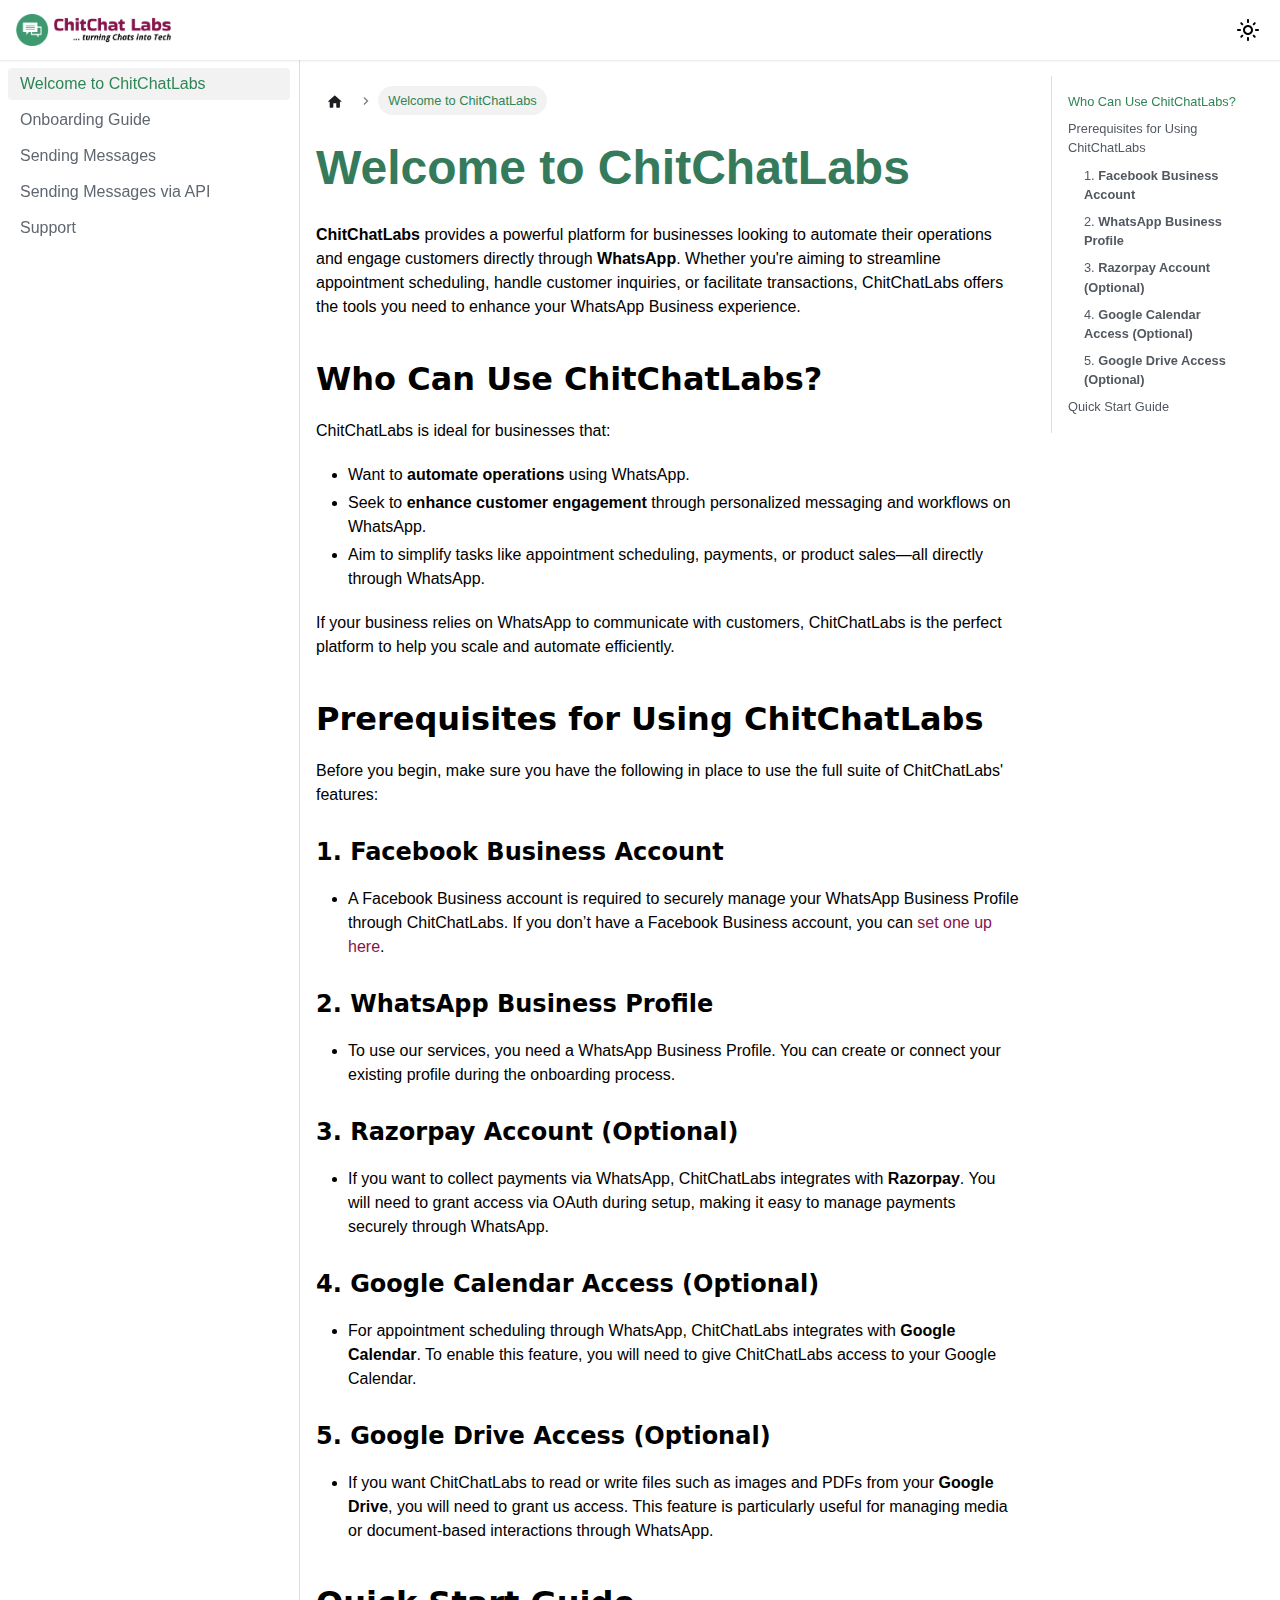
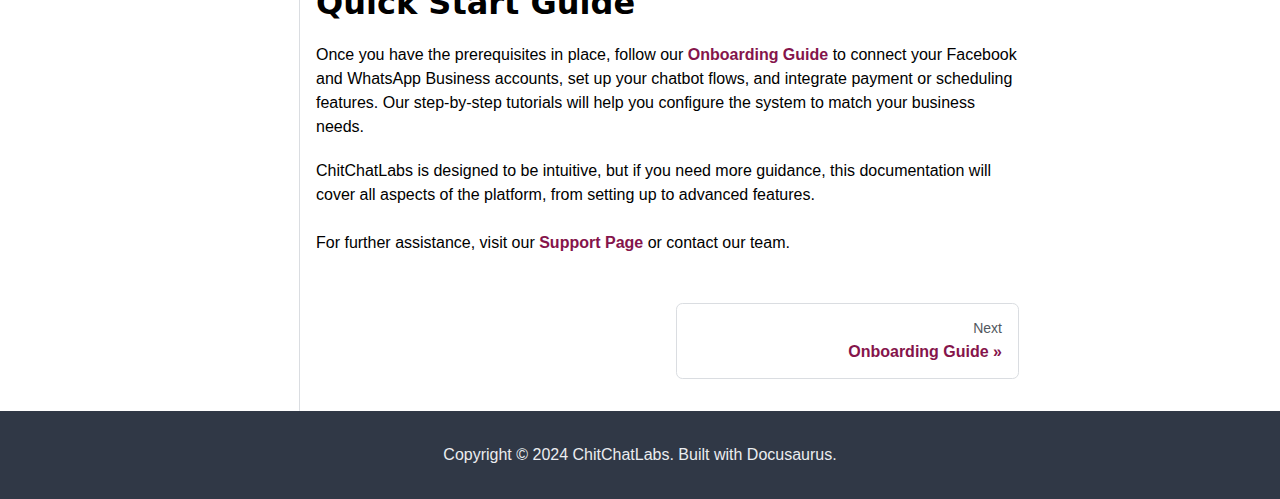
==== commit bc6a941d: "Deploy Docusaurus to GitHub Pages" ====
--- a/index.html
+++ b/index.html
@@ -3,9 +3,9 @@
 <head>
 <meta charset="UTF-8">
 <meta name="generator" content="Docusaurus v3.5.2">
-<title data-rh="true">ChitChatLabs | ChitChatLabs</title><meta data-rh="true" name="viewport" content="width=device-width,initial-scale=1"><meta data-rh="true" name="twitter:card" content="summary_large_image"><meta data-rh="true" property="og:url" content="https://docs.chitchatlabs.com/"><meta data-rh="true" property="og:locale" content="en"><meta data-rh="true" name="docusaurus_locale" content="en"><meta data-rh="true" name="docusaurus_tag" content="default"><meta data-rh="true" name="docsearch:language" content="en"><meta data-rh="true" name="docsearch:docusaurus_tag" content="default"><meta data-rh="true" property="og:title" content="ChitChatLabs | ChitChatLabs"><meta data-rh="true" name="description" content="Documentation for ChitChatLabs"><meta data-rh="true" property="og:description" content="Documentation for ChitChatLabs"><link data-rh="true" rel="icon" href="/img/favicon.ico"><link data-rh="true" rel="canonical" href="https://docs.chitchatlabs.com/"><link data-rh="true" rel="alternate" href="https://docs.chitchatlabs.com/" hreflang="en"><link data-rh="true" rel="alternate" href="https://docs.chitchatlabs.com/" hreflang="x-default"><script data-rh="true">function insertBanner(){var n=document.createElement("div");n.id="__docusaurus-base-url-issue-banner-container";n.innerHTML='\n<div id="__docusaurus-base-url-issue-banner" style="border: thick solid red; background-color: rgb(255, 230, 179); margin: 20px; padding: 20px; font-size: 20px;">\n   <p style="font-weight: bold; font-size: 30px;">Your Docusaurus site did not load properly.</p>\n   <p>A very common reason is a wrong site <a href="https://docusaurus.io/docs/docusaurus.config.js/#baseUrl" style="font-weight: bold;">baseUrl configuration</a>.</p>\n   <p>Current configured baseUrl = <span style="font-weight: bold; color: red;">/</span>  (default value)</p>\n   <p>We suggest trying baseUrl = <span id="__docusaurus-base-url-issue-banner-suggestion-container" style="font-weight: bold; color: green;"></span></p>\n</div>\n',document.body.prepend(n);var e=document.getElementById("__docusaurus-base-url-issue-banner-suggestion-container"),s=window.location.pathname,o="/"===s.substr(-1)?s:s+"/";e.innerHTML=o}document.addEventListener("DOMContentLoaded",(function(){void 0===window.docusaurus&&insertBanner()}))</script><link rel="stylesheet" href="/assets/css/styles.b4dc7f13.css">
-<script src="/assets/js/runtime~main.65ed6997.js" defer="defer"></script>
-<script src="/assets/js/main.d31f0e7f.js" defer="defer"></script>
+<title data-rh="true">ChitChatLabs | ChitChatLabs</title><meta data-rh="true" name="viewport" content="width=device-width,initial-scale=1"><meta data-rh="true" name="twitter:card" content="summary_large_image"><meta data-rh="true" property="og:url" content="https://docs.chitchatlabs.com/"><meta data-rh="true" property="og:locale" content="en"><meta data-rh="true" name="docusaurus_locale" content="en"><meta data-rh="true" name="docusaurus_tag" content="default"><meta data-rh="true" name="docsearch:language" content="en"><meta data-rh="true" name="docsearch:docusaurus_tag" content="default"><meta data-rh="true" property="og:title" content="ChitChatLabs | ChitChatLabs"><meta data-rh="true" name="description" content="Documentation for ChitChatLabs"><meta data-rh="true" property="og:description" content="Documentation for ChitChatLabs"><link data-rh="true" rel="icon" href="/img/favicon.ico"><link data-rh="true" rel="canonical" href="https://docs.chitchatlabs.com/"><link data-rh="true" rel="alternate" href="https://docs.chitchatlabs.com/" hreflang="en"><link data-rh="true" rel="alternate" href="https://docs.chitchatlabs.com/" hreflang="x-default"><script data-rh="true">function insertBanner(){var n=document.createElement("div");n.id="__docusaurus-base-url-issue-banner-container";n.innerHTML='\n<div id="__docusaurus-base-url-issue-banner" style="border: thick solid red; background-color: rgb(255, 230, 179); margin: 20px; padding: 20px; font-size: 20px;">\n   <p style="font-weight: bold; font-size: 30px;">Your Docusaurus site did not load properly.</p>\n   <p>A very common reason is a wrong site <a href="https://docusaurus.io/docs/docusaurus.config.js/#baseUrl" style="font-weight: bold;">baseUrl configuration</a>.</p>\n   <p>Current configured baseUrl = <span style="font-weight: bold; color: red;">/</span>  (default value)</p>\n   <p>We suggest trying baseUrl = <span id="__docusaurus-base-url-issue-banner-suggestion-container" style="font-weight: bold; color: green;"></span></p>\n</div>\n',document.body.prepend(n);var e=document.getElementById("__docusaurus-base-url-issue-banner-suggestion-container"),s=window.location.pathname,o="/"===s.substr(-1)?s:s+"/";e.innerHTML=o}document.addEventListener("DOMContentLoaded",(function(){void 0===window.docusaurus&&insertBanner()}))</script><link rel="stylesheet" href="/assets/css/styles.d0fc683f.css">
+<script src="/assets/js/runtime~main.8b8b74ab.js" defer="defer"></script>
+<script src="/assets/js/main.2bb1babb.js" defer="defer"></script>
 </head>
 <body class="navigation-with-keyboard">
 <script>!function(){function t(t){document.documentElement.setAttribute("data-theme",t)}var e=function(){try{return new URLSearchParams(window.location.search).get("docusaurus-theme")}catch(t){}}()||function(){try{return window.localStorage.getItem("theme")}catch(t){}}();t(null!==e?e:"light")}(),function(){try{const n=new URLSearchParams(window.location.search).entries();for(var[t,e]of n)if(t.startsWith("docusaurus-data-")){var a=t.replace("docusaurus-data-","data-");document.documentElement.setAttribute(a,e)}}catch(t){}}()</script><div id="__docusaurus"><style data-emotion="css-global 13du1oc">:host,:root,[data-theme]{--chakra-ring-inset:var(--chakra-empty,/*!*/ /*!*/);--chakra-ring-offset-width:0px;--chakra-ring-offset-color:#fff;--chakra-ring-color:rgba(66, 153, 225, 0.6);--chakra-ring-offset-shadow:0 0 #0000;--chakra-ring-shadow:0 0 #0000;--chakra-space-x-reverse:0;--chakra-space-y-reverse:0;--chakra-colors-transparent:transparent;--chakra-colors-current:currentColor;--chakra-colors-black:#000000;--chakra-colors-white:#FFFFFF;--chakra-colors-whiteAlpha-50:rgba(255, 255, 255, 0.04);--chakra-colors-whiteAlpha-100:rgba(255, 255, 255, 0.06);--chakra-colors-whiteAlpha-200:rgba(255, 255, 255, 0.08);--chakra-colors-whiteAlpha-300:rgba(255, 255, 255, 0.16);--chakra-colors-whiteAlpha-400:rgba(255, 255, 255, 0.24);--chakra-colors-whiteAlpha-500:rgba(255, 255, 255, 0.36);--chakra-colors-whiteAlpha-600:rgba(255, 255, 255, 0.48);--chakra-colors-whiteAlpha-700:rgba(255, 255, 255, 0.64);--chakra-colors-whiteAlpha-800:rgba(255, 255, 255, 0.80);--chakra-colors-whiteAlpha-900:rgba(255, 255, 255, 0.92);--chakra-colors-blackAlpha-50:rgba(0, 0, 0, 0.04);--chakra-colors-blackAlpha-100:rgba(0, 0, 0, 0.06);--chakra-colors-blackAlpha-200:rgba(0, 0, 0, 0.08);--chakra-colors-blackAlpha-300:rgba(0, 0, 0, 0.16);--chakra-colors-blackAlpha-400:rgba(0, 0, 0, 0.24);--chakra-colors-blackAlpha-500:rgba(0, 0, 0, 0.36);--chakra-colors-blackAlpha-600:rgba(0, 0, 0, 0.48);--chakra-colors-blackAlpha-700:rgba(0, 0, 0, 0.64);--chakra-colors-blackAlpha-800:rgba(0, 0, 0, 0.80);--chakra-colors-blackAlpha-900:rgba(0, 0, 0, 0.92);--chakra-colors-gray-50:#F7FAFC;--chakra-colors-gray-100:#EDF2F7;--chakra-colors-gray-200:#E2E8F0;--chakra-colors-gray-300:#CBD5E0;--chakra-colors-gray-400:#A0AEC0;--chakra-colors-gray-500:#718096;--chakra-colors-gray-600:#4A5568;--chakra-colors-gray-700:#2D3748;--chakra-colors-gray-800:#1A202C;--chakra-colors-gray-900:#171923;--chakra-colors-red-50:#FFF5F5;--chakra-colors-red-100:#FED7D7;--chakra-colors-red-200:#FEB2B2;--chakra-colors-red-300:#FC8181;--chakra-colors-red-400:#F56565;--chakra-colors-red-500:#E53E3E;--chakra-colors-red-600:#C53030;--chakra-colors-red-700:#9B2C2C;--chakra-colors-red-800:#822727;--chakra-colors-red-900:#63171B;--chakra-colors-orange-50:#FFFAF0;--chakra-colors-orange-100:#FEEBC8;--chakra-colors-orange-200:#FBD38D;--chakra-colors-orange-300:#F6AD55;--chakra-colors-orange-400:#ED8936;--chakra-colors-orange-500:#DD6B20;--chakra-colors-orange-600:#C05621;--chakra-colors-orange-700:#9C4221;--chakra-colors-orange-800:#7B341E;--chakra-colors-orange-900:#652B19;--chakra-colors-yellow-50:#FFFFF0;--chakra-colors-yellow-100:#FEFCBF;--chakra-colors-yellow-200:#FAF089;--chakra-colors-yellow-300:#F6E05E;--chakra-colors-yellow-400:#ECC94B;--chakra-colors-yellow-500:#D69E2E;--chakra-colors-yellow-600:#B7791F;--chakra-colors-yellow-700:#975A16;--chakra-colors-yellow-800:#744210;--chakra-colors-yellow-900:#5F370E;--chakra-colors-green-50:#F0FFF4;--chakra-colors-green-100:#C6F6D5;--chakra-colors-green-200:#9AE6B4;--chakra-colors-green-300:#68D391;--chakra-colors-green-400:#48BB78;--chakra-colors-green-500:#38A169;--chakra-colors-green-600:#2F855A;--chakra-colors-green-700:#276749;--chakra-colors-green-800:#22543D;--chakra-colors-green-900:#1C4532;--chakra-colors-teal-50:#E6FFFA;--chakra-colors-teal-100:#B2F5EA;--chakra-colors-teal-200:#81E6D9;--chakra-colors-teal-300:#4FD1C5;--chakra-colors-teal-400:#38B2AC;--chakra-colors-teal-500:#319795;--chakra-colors-teal-600:#2C7A7B;--chakra-colors-teal-700:#285E61;--chakra-colors-teal-800:#234E52;--chakra-colors-teal-900:#1D4044;--chakra-colors-blue-50:#ebf8ff;--chakra-colors-blue-100:#bee3f8;--chakra-colors-blue-200:#90cdf4;--chakra-colors-blue-300:#63b3ed;--chakra-colors-blue-400:#4299e1;--chakra-colors-blue-500:#3182ce;--chakra-colors-blue-600:#2b6cb0;--chakra-colors-blue-700:#2c5282;--chakra-colors-blue-800:#2a4365;--chakra-colors-blue-900:#1A365D;--chakra-colors-cyan-50:#EDFDFD;--chakra-colors-cyan-100:#C4F1F9;--chakra-colors-cyan-200:#9DECF9;--chakra-colors-cyan-300:#76E4F7;--chakra-colors-cyan-400:#0BC5EA;--chakra-colors-cyan-500:#00B5D8;--chakra-colors-cyan-600:#00A3C4;--chakra-colors-cyan-700:#0987A0;--chakra-colors-cyan-800:#086F83;--chakra-colors-cyan-900:#065666;--chakra-colors-purple-50:#FAF5FF;--chakra-colors-purple-100:#E9D8FD;--chakra-colors-purple-200:#D6BCFA;--chakra-colors-purple-300:#B794F4;--chakra-colors-purple-400:#9F7AEA;--chakra-colors-purple-500:#805AD5;--chakra-colors-purple-600:#6B46C1;--chakra-colors-purple-700:#553C9A;--chakra-colors-purple-800:#44337A;--chakra-colors-purple-900:#322659;--chakra-colors-pink-50:#FFF5F7;--chakra-colors-pink-100:#FED7E2;--chakra-colors-pink-200:#FBB6CE;--chakra-colors-pink-300:#F687B3;--chakra-colors-pink-400:#ED64A6;--chakra-colors-pink-500:#D53F8C;--chakra-colors-pink-600:#B83280;--chakra-colors-pink-700:#97266D;--chakra-colors-pink-800:#702459;--chakra-colors-pink-900:#521B41;--chakra-colors-linkedin-50:#E8F4F9;--chakra-colors-linkedin-100:#CFEDFB;--chakra-colors-linkedin-200:#9BDAF3;--chakra-colors-linkedin-300:#68C7EC;--chakra-colors-linkedin-400:#34B3E4;--chakra-colors-linkedin-500:#00A0DC;--chakra-colors-linkedin-600:#008CC9;--chakra-colors-linkedin-700:#0077B5;--chakra-colors-linkedin-800:#005E93;--chakra-colors-linkedin-900:#004471;--chakra-colors-facebook-50:#E8F4F9;--chakra-colors-facebook-100:#D9DEE9;--chakra-colors-facebook-200:#B7C2DA;--chakra-colors-facebook-300:#6482C0;--chakra-colors-facebook-400:#4267B2;--chakra-colors-facebook-500:#385898;--chakra-colors-facebook-600:#314E89;--chakra-colors-facebook-700:#29487D;--chakra-colors-facebook-800:#223B67;--chakra-colors-facebook-900:#1E355B;--chakra-colors-messenger-50:#D0E6FF;--chakra-colors-messenger-100:#B9DAFF;--chakra-colors-messenger-200:#A2CDFF;--chakra-colors-messenger-300:#7AB8FF;--chakra-colors-messenger-400:#2E90FF;--chakra-colors-messenger-500:#0078FF;--chakra-colors-messenger-600:#0063D1;--chakra-colors-messenger-700:#0052AC;--chakra-colors-messenger-800:#003C7E;--chakra-colors-messenger-900:#002C5C;--chakra-colors-whatsapp-50:#dffeec;--chakra-colors-whatsapp-100:#b9f5d0;--chakra-colors-whatsapp-200:#90edb3;--chakra-colors-whatsapp-300:#65e495;--chakra-colors-whatsapp-400:#3cdd78;--chakra-colors-whatsapp-500:#22c35e;--chakra-colors-whatsapp-600:#179848;--chakra-colors-whatsapp-700:#0c6c33;--chakra-colors-whatsapp-800:#01421c;--chakra-colors-whatsapp-900:#001803;--chakra-colors-twitter-50:#E5F4FD;--chakra-colors-twitter-100:#C8E9FB;--chakra-colors-twitter-200:#A8DCFA;--chakra-colors-twitter-300:#83CDF7;--chakra-colors-twitter-400:#57BBF5;--chakra-colors-twitter-500:#1DA1F2;--chakra-colors-twitter-600:#1A94DA;--chakra-colors-twitter-700:#1681BF;--chakra-colors-twitter-800:#136B9E;--chakra-colors-twitter-900:#0D4D71;--chakra-colors-telegram-50:#E3F2F9;--chakra-colors-telegram-100:#C5E4F3;--chakra-colors-telegram-200:#A2D4EC;--chakra-colors-telegram-300:#7AC1E4;--chakra-colors-telegram-400:#47A9DA;--chakra-colors-telegram-500:#0088CC;--chakra-colors-telegram-600:#007AB8;--chakra-colors-telegram-700:#006BA1;--chakra-colors-telegram-800:#005885;--chakra-colors-telegram-900:#003F5E;--chakra-colors-primary:#85144b;--chakra-colors-secondary:#3d9970;--chakra-colors-primary-light:#a64d72;--chakra-colors-primary-dark:#5e0e34;--chakra-colors-secondary-dark:#357a5b;--chakra-colors-secondary-light:#6ebf8e;--chakra-colors-background:#ffffff;--chakra-colors-text:#000000;--chakra-colors-placeholders:#85144b;--chakra-borders-none:0;--chakra-borders-1px:1px solid;--chakra-borders-2px:2px solid;--chakra-borders-4px:4px solid;--chakra-borders-8px:8px solid;--chakra-fonts-heading:'Montserrat',sans-serif;--chakra-fonts-body:'Lato',sans-serif;--chakra-fonts-mono:SFMono-Regular,Menlo,Monaco,Consolas,"Liberation Mono","Courier New",monospace;--chakra-fontSizes-3xs:0.45rem;--chakra-fontSizes-2xs:0.625rem;--chakra-fontSizes-xs:0.75rem;--chakra-fontSizes-sm:0.875rem;--chakra-fontSizes-md:1rem;--chakra-fontSizes-lg:1.125rem;--chakra-fontSizes-xl:1.25rem;--chakra-fontSizes-2xl:1.5rem;--chakra-fontSizes-3xl:1.875rem;--chakra-fontSizes-4xl:2.25rem;--chakra-fontSizes-5xl:3rem;--chakra-fontSizes-6xl:3.75rem;--chakra-fontSizes-7xl:4.5rem;--chakra-fontSizes-8xl:6rem;--chakra-fontSizes-9xl:8rem;--chakra-fontWeights-hairline:100;--chakra-fontWeights-thin:200;--chakra-fontWeights-light:300;--chakra-fontWeights-normal:400;--chakra-fontWeights-medium:500;--chakra-fontWeights-semibold:600;--chakra-fontWeights-bold:700;--chakra-fontWeights-extrabold:800;--chakra-fontWeights-black:900;--chakra-letterSpacings-tighter:-0.05em;--chakra-letterSpacings-tight:-0.025em;--chakra-letterSpacings-normal:0;--chakra-letterSpacings-wide:0.025em;--chakra-letterSpacings-wider:0.05em;--chakra-letterSpacings-widest:0.1em;--chakra-lineHeights-3:.75rem;--chakra-lineHeights-4:1rem;--chakra-lineHeights-5:1.25rem;--chakra-lineHeights-6:1.5rem;--chakra-lineHeights-7:1.75rem;--chakra-lineHeights-8:2rem;--chakra-lineHeights-9:2.25rem;--chakra-lineHeights-10:2.5rem;--chakra-lineHeights-normal:normal;--chakra-lineHeights-none:1;--chakra-lineHeights-shorter:1.25;--chakra-lineHeights-short:1.375;--chakra-lineHeights-base:1.5;--chakra-lineHeights-tall:1.625;--chakra-lineHeights-taller:2;--chakra-radii-none:0;--chakra-radii-sm:0.125rem;--chakra-radii-base:0.25rem;--chakra-radii-md:0.375rem;--chakra-radii-lg:0.5rem;--chakra-radii-xl:0.75rem;--chakra-radii-2xl:1rem;--chakra-radii-3xl:1.5rem;--chakra-radii-full:9999px;--chakra-space-1:0.25rem;--chakra-space-2:0.5rem;--chakra-space-3:0.75rem;--chakra-space-4:1rem;--chakra-space-5:1.25rem;--chakra-space-6:1.5rem;--chakra-space-7:1.75rem;--chakra-space-8:2rem;--chakra-space-9:2.25rem;--chakra-space-10:2.5rem;--chakra-space-12:3rem;--chakra-space-14:3.5rem;--chakra-space-16:4rem;--chakra-space-20:5rem;--chakra-space-24:6rem;--chakra-space-28:7rem;--chakra-space-32:8rem;--chakra-space-36:9rem;--chakra-space-40:10rem;--chakra-space-44:11rem;--chakra-space-48:12rem;--chakra-space-52:13rem;--chakra-space-56:14rem;--chakra-space-60:15rem;--chakra-space-64:16rem;--chakra-space-72:18rem;--chakra-space-80:20rem;--chakra-space-96:24rem;--chakra-space-px:1px;--chakra-space-0-5:0.125rem;--chakra-space-1-5:0.375rem;--chakra-space-2-5:0.625rem;--chakra-space-3-5:0.875rem;--chakra-shadows-xs:0 0 0 1px rgba(0, 0, 0, 0.05);--chakra-shadows-sm:0 1px 2px 0 rgba(0, 0, 0, 0.05);--chakra-shadows-base:0 1px 3px 0 rgba(0, 0, 0, 0.1),0 1px 2px 0 rgba(0, 0, 0, 0.06);--chakra-shadows-md:0 4px 6px -1px rgba(0, 0, 0, 0.1),0 2px 4px -1px rgba(0, 0, 0, 0.06);--chakra-shadows-lg:0 10px 15px -3px rgba(0, 0, 0, 0.1),0 4px 6px -2px rgba(0, 0, 0, 0.05);--chakra-shadows-xl:0 20px 25px -5px rgba(0, 0, 0, 0.1),0 10px 10px -5px rgba(0, 0, 0, 0.04);--chakra-shadows-2xl:0 25px 50px -12px rgba(0, 0, 0, 0.25);--chakra-shadows-outline:0 0 0 3px rgba(66, 153, 225, 0.6);--chakra-shadows-inner:inset 0 2px 4px 0 rgba(0,0,0,0.06);--chakra-shadows-none:none;--chakra-shadows-dark-lg:rgba(0, 0, 0, 0.1) 0px 0px 0px 1px,rgba(0, 0, 0, 0.2) 0px 5px 10px,rgba(0, 0, 0, 0.4) 0px 15px 40px;--chakra-sizes-1:0.25rem;--chakra-sizes-2:0.5rem;--chakra-sizes-3:0.75rem;--chakra-sizes-4:1rem;--chakra-sizes-5:1.25rem;--chakra-sizes-6:1.5rem;--chakra-sizes-7:1.75rem;--chakra-sizes-8:2rem;--chakra-sizes-9:2.25rem;--chakra-sizes-10:2.5rem;--chakra-sizes-12:3rem;--chakra-sizes-14:3.5rem;--chakra-sizes-16:4rem;--chakra-sizes-20:5rem;--chakra-sizes-24:6rem;--chakra-sizes-28:7rem;--chakra-sizes-32:8rem;--chakra-sizes-36:9rem;--chakra-sizes-40:10rem;--chakra-sizes-44:11rem;--chakra-sizes-48:12rem;--chakra-sizes-52:13rem;--chakra-sizes-56:14rem;--chakra-sizes-60:15rem;--chakra-sizes-64:16rem;--chakra-sizes-72:18rem;--chakra-sizes-80:20rem;--chakra-sizes-96:24rem;--chakra-sizes-px:1px;--chakra-sizes-0-5:0.125rem;--chakra-sizes-1-5:0.375rem;--chakra-sizes-2-5:0.625rem;--chakra-sizes-3-5:0.875rem;--chakra-sizes-max:max-content;--chakra-sizes-min:min-content;--chakra-sizes-full:100%;--chakra-sizes-3xs:14rem;--chakra-sizes-2xs:16rem;--chakra-sizes-xs:20rem;--chakra-sizes-sm:24rem;--chakra-sizes-md:28rem;--chakra-sizes-lg:32rem;--chakra-sizes-xl:36rem;--chakra-sizes-2xl:42rem;--chakra-sizes-3xl:48rem;--chakra-sizes-4xl:56rem;--chakra-sizes-5xl:64rem;--chakra-sizes-6xl:72rem;--chakra-sizes-7xl:80rem;--chakra-sizes-8xl:90rem;--chakra-sizes-prose:60ch;--chakra-sizes-container-sm:640px;--chakra-sizes-container-md:768px;--chakra-sizes-container-lg:1024px;--chakra-sizes-container-xl:1280px;--chakra-zIndices-hide:-1;--chakra-zIndices-auto:auto;--chakra-zIndices-base:0;--chakra-zIndices-docked:10;--chakra-zIndices-dropdown:1000;--chakra-zIndices-sticky:1100;--chakra-zIndices-banner:1200;--chakra-zIndices-overlay:1300;--chakra-zIndices-modal:1400;--chakra-zIndices-popover:1500;--chakra-zIndices-skipLink:1600;--chakra-zIndices-toast:1700;--chakra-zIndices-tooltip:1800;--chakra-transition-property-common:background-color,border-color,color,fill,stroke,opacity,box-shadow,transform;--chakra-transition-property-colors:background-color,border-color,color,fill,stroke;--chakra-transition-property-dimensions:width,height;--chakra-transition-property-position:left,right,top,bottom;--chakra-transition-property-background:background-color,background-image,background-position;--chakra-transition-easing-ease-in:cubic-bezier(0.4, 0, 1, 1);--chakra-transition-easing-ease-out:cubic-bezier(0, 0, 0.2, 1);--chakra-transition-easing-ease-in-out:cubic-bezier(0.4, 0, 0.2, 1);--chakra-transition-duration-ultra-fast:50ms;--chakra-transition-duration-faster:100ms;--chakra-transition-duration-fast:150ms;--chakra-transition-duration-normal:200ms;--chakra-transition-duration-slow:300ms;--chakra-transition-duration-slower:400ms;--chakra-transition-duration-ultra-slow:500ms;--chakra-blur-none:0;--chakra-blur-sm:4px;--chakra-blur-base:8px;--chakra-blur-md:12px;--chakra-blur-lg:16px;--chakra-blur-xl:24px;--chakra-blur-2xl:40px;--chakra-blur-3xl:64px;--chakra-breakpoints-base:0em;--chakra-breakpoints-sm:30em;--chakra-breakpoints-md:48em;--chakra-breakpoints-lg:62em;--chakra-breakpoints-xl:80em;--chakra-breakpoints-2xl:96em;}.chakra-ui-light :host:not([data-theme]),.chakra-ui-light :root:not([data-theme]),.chakra-ui-light [data-theme]:not([data-theme]),[data-theme=light] :host:not([data-theme]),[data-theme=light] :root:not([data-theme]),[data-theme=light] [data-theme]:not([data-theme]),:host[data-theme=light],:root[data-theme=light],[data-theme][data-theme=light]{--chakra-colors-chakra-body-text:var(--chakra-colors-gray-800);--chakra-colors-chakra-body-bg:var(--chakra-colors-white);--chakra-colors-chakra-border-color:var(--chakra-colors-gray-200);--chakra-colors-chakra-inverse-text:var(--chakra-colors-white);--chakra-colors-chakra-subtle-bg:var(--chakra-colors-gray-100);--chakra-colors-chakra-subtle-text:var(--chakra-colors-gray-600);--chakra-colors-chakra-placeholder-color:var(--chakra-colors-gray-500);}.chakra-ui-dark :host:not([data-theme]),.chakra-ui-dark :root:not([data-theme]),.chakra-ui-dark [data-theme]:not([data-theme]),[data-theme=dark] :host:not([data-theme]),[data-theme=dark] :root:not([data-theme]),[data-theme=dark] [data-theme]:not([data-theme]),:host[data-theme=dark],:root[data-theme=dark],[data-theme][data-theme=dark]{--chakra-colors-chakra-body-text:var(--chakra-colors-whiteAlpha-900);--chakra-colors-chakra-body-bg:var(--chakra-colors-gray-800);--chakra-colors-chakra-border-color:var(--chakra-colors-whiteAlpha-300);--chakra-colors-chakra-inverse-text:var(--chakra-colors-gray-800);--chakra-colors-chakra-subtle-bg:var(--chakra-colors-gray-700);--chakra-colors-chakra-subtle-text:var(--chakra-colors-gray-400);--chakra-colors-chakra-placeholder-color:var(--chakra-colors-whiteAlpha-400);}</style><style data-emotion="css-global fubdgu">html{line-height:1.5;-webkit-text-size-adjust:100%;font-family:system-ui,sans-serif;-webkit-font-smoothing:antialiased;text-rendering:optimizeLegibility;-moz-osx-font-smoothing:grayscale;touch-action:manipulation;}body{position:relative;min-height:100%;margin:0;font-feature-settings:"kern";}:where(*, *::before, *::after){border-width:0;border-style:solid;box-sizing:border-box;word-wrap:break-word;}main{display:block;}hr{border-top-width:1px;box-sizing:content-box;height:0;overflow:visible;}:where(pre, code, kbd,samp){font-family:SFMono-Regular,Menlo,Monaco,Consolas,monospace;font-size:1em;}a{background-color:transparent;color:inherit;-webkit-text-decoration:inherit;text-decoration:inherit;}abbr[title]{border-bottom:none;-webkit-text-decoration:underline;text-decoration:underline;-webkit-text-decoration:underline dotted;-webkit-text-decoration:underline dotted;text-decoration:underline dotted;}:where(b, strong){font-weight:bold;}small{font-size:80%;}:where(sub,sup){font-size:75%;line-height:0;position:relative;vertical-align:baseline;}sub{bottom:-0.25em;}sup{top:-0.5em;}img{border-style:none;}:where(button, input, optgroup, select, textarea){font-family:inherit;font-size:100%;line-height:1.15;margin:0;}:where(button, input){overflow:visible;}:where(button, select){text-transform:none;}:where(
--- a/assets/css/styles.d0fc683f.css
+++ b/assets/css/styles.d0fc683f.css
@@ -0,0 +1 @@
+.col,.container{padding:0 var(--ifm-spacing-horizontal);width:100%}.markdown>h2,.markdown>h3,.markdown>h4,.markdown>h5,.markdown>h6{margin-bottom:calc(var(--ifm-heading-vertical-rhythm-bottom)*var(--ifm-leading))}.markdown li,body{word-wrap:break-word}body,ol ol,ol ul,ul ol,ul ul{margin:0}pre,table{overflow:auto}blockquote,pre{margin:0 0 var(--ifm-spacing-vertical)}.breadcrumbs__link,.button{transition-timing-function:var(--ifm-transition-timing-default)}.button,code{vertical-align:middle}.button--outline.button--active,.button--outline:active,.button--outline:hover,:root{--ifm-button-color:var(--ifm-font-color-base-inverse)}.menu__link:hover,a{transition:color var(--ifm-transition-fast) var(--ifm-transition-timing-default)}.navbar--dark,:root{--ifm-navbar-link-hover-color:var(--ifm-color-primary)}.menu,.navbar-sidebar{overflow-x:hidden}:root,html[data-theme=dark]{--ifm-color-emphasis-500:var(--ifm-color-gray-500)}.toggleButton_gllP,html{-webkit-tap-highlight-color:transparent}.clean-list,.containsTaskList_mC6p,.details_lb9f>summary,.dropdown__menu,.menu__list{list-style:none}:root{--ifm-color-scheme:light;--ifm-dark-value:10%;--ifm-darker-value:15%;--ifm-darkest-value:30%;--ifm-light-value:15%;--ifm-lighter-value:30%;--ifm-lightest-value:50%;--ifm-contrast-background-value:90%;--ifm-contrast-foreground-value:70%;--ifm-contrast-background-dark-value:70%;--ifm-contrast-foreground-dark-value:90%;--ifm-color-primary:#3578e5;--ifm-color-secondary:#ebedf0;--ifm-color-success:#00a400;--ifm-color-info:#54c7ec;--ifm-color-warning:#ffba00;--ifm-color-danger:#fa383e;--ifm-color-primary-dark:#306cce;--ifm-color-primary-darker:#2d66c3;--ifm-color-primary-darkest:#2554a0;--ifm-color-primary-light:#538ce9;--ifm-color-primary-lighter:#72a1ed;--ifm-color-primary-lightest:#9abcf2;--ifm-color-primary-contrast-background:#ebf2fc;--ifm-color-primary-contrast-foreground:#102445;--ifm-color-secondary-dark:#d4d5d8;--ifm-color-secondary-darker:#c8c9cc;--ifm-color-secondary-darkest:#a4a6a8;--ifm-color-secondary-light:#eef0f2;--ifm-color-secondary-lighter:#f1f2f5;--ifm-color-secondary-lightest:#f5f6f8;--ifm-color-secondary-contrast-background:#fdfdfe;--ifm-color-secondary-contrast-foreground:#474748;--ifm-color-success-dark:#009400;--ifm-color-success-darker:#008b00;--ifm-color-success-darkest:#007300;--ifm-color-success-light:#26b226;--ifm-color-success-lighter:#4dbf4d;--ifm-color-success-lightest:#80d280;--ifm-color-success-contrast-background:#e6f6e6;--ifm-color-success-contrast-foreground:#003100;--ifm-color-info-dark:#4cb3d4;--ifm-color-info-darker:#47a9c9;--ifm-color-info-darkest:#3b8ba5;--ifm-color-info-light:#6ecfef;--ifm-color-info-lighter:#87d8f2;--ifm-color-info-lightest:#aae3f6;--ifm-color-info-contrast-background:#eef9fd;--ifm-color-info-contrast-foreground:#193c47;--ifm-color-warning-dark:#e6a700;--ifm-color-warning-darker:#d99e00;--ifm-color-warning-darkest:#b38200;--ifm-color-warning-light:#ffc426;--ifm-color-warning-lighter:#ffcf4d;--ifm-color-warning-lightest:#ffdd80;--ifm-color-warning-contrast-background:#fff8e6;--ifm-color-warning-contrast-foreground:#4d3800;--ifm-color-danger-dark:#e13238;--ifm-color-danger-darker:#d53035;--ifm-color-danger-darkest:#af272b;--ifm-color-danger-light:#fb565b;--ifm-color-danger-lighter:#fb7478;--ifm-color-danger-lightest:#fd9c9f;--ifm-color-danger-contrast-background:#ffebec;--ifm-color-danger-contrast-foreground:#4b1113;--ifm-color-white:#fff;--ifm-color-black:#000;--ifm-color-gray-0:var(--ifm-color-white);--ifm-color-gray-100:#f5f6f7;--ifm-color-gray-200:#ebedf0;--ifm-color-gray-300:#dadde1;--ifm-color-gray-400:#ccd0d5;--ifm-color-gray-500:#bec3c9;--ifm-color-gray-600:#8d949e;--ifm-color-gray-700:#606770;--ifm-color-gray-800:#444950;--ifm-color-gray-900:#1c1e21;--ifm-color-gray-1000:var(--ifm-color-black);--ifm-color-emphasis-0:var(--ifm-color-gray-0);--ifm-color-emphasis-100:var(--ifm-color-gray-100);--ifm-color-emphasis-200:var(--ifm-color-gray-200);--ifm-color-emphasis-300:var(--ifm-color-gray-300);--ifm-color-emphasis-400:var(--ifm-color-gray-400);--ifm-color-emphasis-600:var(--ifm-color-gray-600);--ifm-color-emphasis-700:var(--ifm-color-gray-700);--ifm-color-emphasis-800:var(--ifm-color-gray-800);--ifm-color-emphasis-900:var(--ifm-color-gray-900);--ifm-color-emphasis-1000:var(--ifm-color-gray-1000);--ifm-color-content:var(--ifm-color-emphasis-900);--ifm-color-content-inverse:var(--ifm-color-emphasis-0);--ifm-color-content-secondary:#525860;--ifm-background-color:#0000;--ifm-background-surface-color:var(--ifm-color-content-inverse);--ifm-global-border-width:1px;--ifm-global-radius:0.4rem;--ifm-hover-overlay:#0000000d;--ifm-font-color-base:var(--ifm-color-content);--ifm-font-color-base-inverse:var(--ifm-color-content-inverse);--ifm-font-color-secondary:var(--ifm-color-content-secondary);--ifm-font-family-base:system-ui,-apple-system,Segoe UI,Roboto,Ubuntu,Cantarell,Noto Sans,sans-serif,BlinkMacSystemFont,"Segoe UI",Helvetica,Arial,sans-serif,"Apple Color Emoji","Segoe UI Emoji","Segoe UI Symbol";--ifm-font-family-monospace:SFMono-Regular,Menlo,Monaco,Consolas,"Liberation Mono","Courier New",monospace;--ifm-font-size-base:100%;--ifm-font-weight-light:300;--ifm-font-weight-normal:400;--ifm-font-weight-semibold:500;--ifm-font-weight-bold:700;--ifm-font-weight-base:var(--ifm-font-weight-normal);--ifm-line-height-base:1.65;--ifm-global-spacing:1rem;--ifm-spacing-vertical:var(--ifm-global-spacing);--ifm-spacing-horizontal:var(--ifm-global-spacing);--ifm-transition-fast:200ms;--ifm-transition-slow:400ms;--ifm-transition-timing-default:cubic-bezier(0.08,0.52,0.52,1);--ifm-global-shadow-lw:0 1px 2px 0 #0000001a;--ifm-global-shadow-md:0 5px 40px #0003;--ifm-global-shadow-tl:0 12px 28px 0 #0003,0 2px 4px 0 #0000001a;--ifm-z-index-dropdown:100;--ifm-z-index-fixed:200;--ifm-z-index-overlay:400;--ifm-container-width:1140px;--ifm-container-width-xl:1320px;--ifm-code-background:#f6f7f8;--ifm-code-border-radius:var(--ifm-global-radius);--ifm-code-font-size:90%;--ifm-code-padding-horizontal:0.1rem;--ifm-code-padding-vertical:0.1rem;--ifm-pre-background:var(--ifm-code-background);--ifm-pre-border-radius:var(--ifm-code-border-radius);--ifm-pre-color:inherit;--ifm-pre-line-height:1.45;--ifm-pre-padding:1rem;--ifm-heading-color:inherit;--ifm-heading-margin-top:0;--ifm-heading-margin-bottom:var(--ifm-spacing-vertical);--ifm-heading-font-family:var(--ifm-font-family-base);--ifm-heading-font-weight:var(--ifm-font-weight-bold);--ifm-heading-line-height:1.25;--ifm-h1-font-size:2rem;--ifm-h2-font-size:1.5rem;--ifm-h3-font-size:1.25rem;--ifm-h4-font-size:1rem;--ifm-h5-font-size:0.875rem;--ifm-h6-font-size:0.85rem;--ifm-image-alignment-padding:1.25rem;--ifm-leading-desktop:1.25;--ifm-leading:calc(var(--ifm-leading-desktop)*1rem);--ifm-list-left-padding:2rem;--ifm-list-margin:1rem;--ifm-list-item-margin:0.25rem;--ifm-list-paragraph-margin:1rem;--ifm-table-cell-padding:0.75rem;--ifm-table-background:#0000;--ifm-table-stripe-background:#00000008;--ifm-table-border-width:1px;--ifm-table-border-color:var(--ifm-color-emphasis-300);--ifm-table-head-background:inherit;--ifm-table-head-color:inherit;--ifm-table-head-font-weight:var(--ifm-font-weight-bold);--ifm-table-cell-color:inherit;--ifm-link-color:var(--ifm-color-primary);--ifm-link-decoration:none;--ifm-link-hover-color:var(--ifm-link-color);--ifm-link-hover-decoration:underline;--ifm-paragraph-margin-bottom:var(--ifm-leading);--ifm-blockquote-font-size:var(--ifm-font-size-base);--ifm-blockquote-border-left-width:2px;--ifm-blockquote-padding-horizontal:var(--ifm-spacing-horizontal);--ifm-blockquote-padding-vertical:0;--ifm-blockquote-shadow:none;--ifm-blockquote-color:var(--ifm-color-emphasis-800);--ifm-blockquote-border-color:var(--ifm-color-emphasis-300);--ifm-hr-background-color:var(--ifm-color-emphasis-500);--ifm-hr-height:1px;--ifm-hr-margin-vertical:1.5rem;--ifm-scrollbar-size:7px;--ifm-scrollbar-track-background-color:#f1f1f1;--ifm-scrollbar-thumb-background-color:silver;--ifm-scrollbar-thumb-hover-background-color:#a7a7a7;--ifm-alert-background-color:inherit;--ifm-alert-border-color:inherit;--ifm-alert-border-radius:var(--ifm-global-radius);--ifm-alert-border-width:0px;--ifm-alert-border-left-width:5px;--ifm-alert-color:var(--ifm-font-color-base);--ifm-alert-padding-horizontal:var(--ifm-spacing-horizontal);--ifm-alert-padding-vertical:var(--ifm-spacing-vertical);--ifm-alert-shadow:var(--ifm-global-shadow-lw);--ifm-avatar-intro-margin:1rem;--ifm-avatar-intro-alignment:inherit;--ifm-avatar-photo-size:3rem;--ifm-badge-background-color:inherit;--ifm-badge-border-color:inherit;--ifm-badge-border-radius:var(--ifm-global-radius);--ifm-badge-border-width:var(--ifm-global-border-width);--ifm-badge-color:var(--ifm-color-white);--ifm-badge-padding-horizontal:calc(var(--ifm-spacing-horizontal)*0.5);--ifm-badge-padding-vertical:calc(var(--ifm-spacing-vertical)*0.25);--ifm-breadcrumb-border-radius:1.5rem;--ifm-breadcrumb-spacing:0.5rem;--ifm-breadcrumb-color-active:var(--ifm-color-primary);--ifm-breadcrumb-item-background-active:var(--ifm-hover-overlay);--ifm-breadcrumb-padding-horizontal:0.8rem;--ifm-breadcrumb-padding-vertical:0.4rem;--ifm-breadcrumb-size-multiplier:1;--ifm-breadcrumb-separator:url('data:image/svg+xml;utf8,<svg xmlns="http://www.w3.org/2000/svg" x="0px" y="0px" viewBox="0 0 256 256"><g><g><polygon points="79.093,0 48.907,30.187 146.72,128 48.907,225.813 79.093,256 207.093,128"/></g></g><g></g><g></g><g></g><g></g><g></g><g></g><g></g><g></g><g></g><g></g><g></g><g></g><g></g><g></g><g></g></svg>');--ifm-breadcrumb-separator-filter:none;--ifm-breadcrumb-separator-size:0.5rem;--ifm-breadcrumb-separator-size-multiplier:1.25;--ifm-button-background-color:inherit;--ifm-button-border-color:var(--ifm-button-background-color);--ifm-button-border-width:var(--ifm-global-border-width);--ifm-button-font-weight:var(--ifm-font-weight-bold);--ifm-button-padding-horizontal:1.5rem;--ifm-button-padding-vertical:0.375rem;--ifm-button-size-multiplier:1;--ifm-button-transition-duration:var(--ifm-transition-fast);--ifm-button-border-radius:calc(var(--ifm-global-radius)*var(--ifm-button-size-multiplier));--ifm-button-group-spacing:2px;--ifm-card-background-color:var(--ifm-background-surface-color);--ifm-card-border-radius:calc(var(--ifm-global-radius)*2);--ifm-card-horizontal-spacing:var(--ifm-global-spacing);--ifm-card-vertical-spacing:var(--ifm-global-spacing);--ifm-toc-border-color:var(--ifm-color-emphasis-300);--ifm-toc-link-color:var(--ifm-color-content-secondary);--ifm-toc-padding-vertical:0.5rem;--ifm-toc-padding-horizontal:0.5rem;--ifm-dropdown-background-color:var(--ifm-background-surface-color);--ifm-dropdown-font-weight:var(--ifm-font-weight-semibold);--ifm-dropdown-link-color:var(--ifm-font-color-base);--ifm-dropdown-hover-background-color:var(--ifm-hover-overlay);--ifm-footer-background-color:var(--ifm-color-emphasis-100);--ifm-footer-color:inherit;--ifm-footer-link-color:var(--ifm-color-emphasis-700);--ifm-footer-link-hover-color:var(--ifm-color-primary);--ifm-footer-link-horizontal-spacing:0.5rem;--ifm-footer-padding-horizontal:calc(var(--ifm-spacing-horizontal)*2);--ifm-footer-padding-vertical:calc(var(--ifm-spacing-vertical)*2);--ifm-footer-title-color:inherit;--ifm-footer-logo-max-width:min(30rem,90vw);--ifm-hero-background-color:var(--ifm-background-surface-color);--ifm-hero-text-color:var(--ifm-color-emphasis-800);--ifm-menu-color:var(--ifm-color-emphasis-700);--ifm-menu-color-active:var(--ifm-color-primary);--ifm-menu-color-background-active:var(--ifm-hover-overlay);--ifm-menu-color-background-hover:var(--ifm-hover-overlay);--ifm-menu-link-padding-horizontal:0.75rem;--ifm-menu-link-padding-vertical:0.375rem;--ifm-menu-link-sublist-icon:url('data:image/svg+xml;utf8,<svg xmlns="http://www.w3.org/2000/svg" width="16px" height="16px" viewBox="0 0 24 24"><path fill="rgba(0,0,0,0.5)" d="M7.41 15.41L12 10.83l4.59 4.58L18 14l-6-6-6 6z"></path></svg>');--ifm-menu-link-sublist-icon-filter:none;--ifm-navbar-background-color:var(--ifm-background-surface-color);--ifm-navbar-height:3.75rem;--ifm-navbar-item-padding-horizontal:0.75rem;--ifm-navbar-item-padding-vertical:0.25rem;--ifm-navbar-link-color:var(--ifm-font-color-base);--ifm-navbar-link-active-color:var(--ifm-link-color);--ifm-navbar-padding-horizontal:var(--ifm-spacing-horizontal);--ifm-navbar-padding-vertical:calc(var(--ifm-spacing-vertical)*0.5);--ifm-navbar-shadow:var(--ifm-global-shadow-lw);--ifm-navbar-search-input-background-color:var(--ifm-color-emphasis-200);--ifm-navbar-search-input-color:var(--ifm-color-emphasis-800);--ifm-navbar-search-input-placeholder-color:var(--ifm-color-emphasis-500);--ifm-navbar-search-input-icon:url('data:image/svg+xml;utf8,<svg fill="currentColor" xmlns="http://www.w3.org/2000/svg" viewBox="0 0 16 16" height="16px" width="16px"><path d="M6.02945,10.20327a4.17382,4.17382,0,1,1,4.17382-4.17382A4.15609,4.15609,0,0,1,6.02945,10.20327Zm9.69195,4.2199L10.8989,9.59979A5.88021,5.88021,0,0,0,12.058,6.02856,6.00467,6.00467,0,1,0,9.59979,10.8989l4.82338,4.82338a.89729.89729,0,0,0,1.29912,0,.89749.89749,0,0,0-.00087-1.29909Z" /></svg>');--ifm-navbar-sidebar-width:83vw;--ifm-pagination-border-radius:var(--ifm-global-radius);--ifm-pagination-color-active:var(--ifm-color-primary);--ifm-pagination-font-size:1rem;--ifm-pagination-item-active-background:var(--ifm-hover-overlay);--ifm-pagination-page-spacing:0.2em;--ifm-pagination-padding-horizontal:calc(var(--ifm-spacing-horizontal)*1);--ifm-pagination-padding-vertical:calc(var(--ifm-spacing-vertical)*0.25);--ifm-pagination-nav-border-radius:var(--ifm-global-radius);--ifm-pagination-nav-color-hover:var(--ifm-color-primary);--ifm-pills-color-active:var(--ifm-color-primary);--ifm-pills-color-background-active:var(--ifm-hover-overlay);--ifm-pills-spacing:0.125rem;--ifm-tabs-color:var(--ifm-font-color-secondary);--ifm-tabs-color-active:var(--ifm-color-primary);--ifm-tabs-color-active-border:var(--ifm-tabs-color-active);--ifm-tabs-padding-horizontal:1rem;--ifm-tabs-padding-vertical:1rem;--docusaurus-progress-bar-color:var(--ifm-color-primary);--ifm-color-primary:#2e8555;--ifm-color-primary-dark:#29784c;--ifm-color-primary-darker:#277148;--ifm-color-primary-darkest:#205d3b;--ifm-color-primary-light:#33925d;--ifm-color-primary-lighter:#359962;--ifm-color-primary-lightest:#3cad6e;--ifm-code-font-size:95%;--docusaurus-highlighted-code-line-bg:#0000001a;--docusaurus-announcement-bar-height:auto;--docusaurus-tag-list-border:var(--ifm-color-emphasis-300);--docusaurus-collapse-button-bg:#0000;--docusaurus-collapse-button-bg-hover:#0000001a;--doc-sidebar-width:300px;--doc-sidebar-hidden-width:30px}.badge--danger,.badge--info,.badge--primary,.badge--secondary,.badge--success,.badge--warning{--ifm-badge-border-color:var(--ifm-badge-background-color)}.button--link,.button--outline{--ifm-button-background-color:#0000}*{box-sizing:border-box}html{background-color:var(--ifm-background-color);color:var(--ifm-font-color-base);color-scheme:var(--ifm-color-scheme);font:var(--ifm-font-size-base)/var(--ifm-line-height-base) var(--ifm-font-family-base);-webkit-font-smoothing:antialiased;text-rendering:optimizelegibility;-webkit-text-size-adjust:100%;text-size-adjust:100%}iframe{border:0;color-scheme:auto}.container{margin:0 auto;max-width:var(--ifm-container-width)}.container--fluid{max-width:inherit}.row{display:flex;flex-wrap:wrap;margin:0 calc(var(--ifm-spacing-horizontal)*-1)}.margin-bottom--none,.margin-vert--none,.markdown>:last-child{margin-bottom:0!important}.margin-top--none,.margin-vert--none{margin-top:0!important}.row--no-gutters{margin-left:0;margin-right:0}.margin-horiz--none,.margin-right--none{margin-right:0!important}.row--no-gutters>.col{padding-left:0;padding-right:0}.row--align-top{align-items:flex-start}.row--align-bottom{align-items:flex-end}.menuExternalLink_NmtK,.row--align-center{align-items:center}.row--align-stretch{align-items:stretch}.row--align-baseline{align-items:baseline}.col{--ifm-col-width:100%;flex:1 0;margin-left:0;max-width:var(--ifm-col-width)}.padding-bottom--none,.padding-vert--none{padding-bottom:0!important}.padding-top--none,.padding-vert--none{padding-top:0!important}.padding-horiz--none,.padding-left--none{padding-left:0!important}.padding-horiz--none,.padding-right--none{padding-right:0!important}.col[class*=col--]{flex:0 0 var(--ifm-col-width)}.col--1{--ifm-col-width:8.33333%}.col--offset-1{margin-left:8.33333%}.col--2{--ifm-col-width:16.66667%}.col--offset-2{margin-left:16.66667%}.col--3{--ifm-col-width:25%}.col--offset-3{margin-left:25%}.col--4{--ifm-col-width:33.33333%}.col--offset-4{margin-left:33.33333%}.col--5{--ifm-col-width:41.66667%}.col--offset-5{margin-left:41.66667%}.col--6{--ifm-col-width:50%}.col--offset-6{margin-left:50%}.col--7{--ifm-col-width:58.33333%}.col--offset-7{margin-left:58.33333%}.col--8{--ifm-col-width:66.66667%}.col--offset-8{margin-left:66.66667%}.col--9{--ifm-col-width:75%}.col--offset-9{margin-left:75%}.col--10{--ifm-col-width:83.33333%}.col--offset-10{margin-left:83.33333%}.col--11{--ifm-col-width:91.66667%}.col--offset-11{margin-left:91.66667%}.col--12{--ifm-col-width:100%}.col--offset-12{margin-left:100%}.margin-horiz--none,.margin-left--none{margin-left:0!important}.margin--none{margin:0!important}.margin-bottom--xs,.margin-vert--xs{margin-bottom:.25rem!important}.margin-top--xs,.margin-vert--xs{margin-top:.25rem!important}.margin-horiz--xs,.margin-left--xs{margin-left:.25rem!important}.margin-horiz--xs,.margin-right--xs{margin-right:.25rem!important}.margin--xs{margin:.25rem!important}.margin-bottom--sm,.margin-vert--sm{margin-bottom:.5rem!important}.margin-top--sm,.margin-vert--sm{margin-top:.5rem!important}.margin-horiz--sm,.margin-left--sm{margin-left:.5rem!important}.margin-horiz--sm,.margin-right--sm{margin-right:.5rem!important}.margin--sm{margin:.5rem!important}.margin-bottom--md,.margin-vert--md{margin-bottom:1rem!important}.margin-top--md,.margin-vert--md{margin-top:1rem!important}.margin-horiz--md,.margin-left--md{margin-left:1rem!important}.margin-horiz--md,.margin-right--md{margin-right:1rem!important}.margin--md{margin:1rem!important}.margin-bottom--lg,.margin-vert--lg{margin-bottom:2rem!important}.margin-top--lg,.margin-vert--lg{margin-top:2rem!important}.margin-horiz--lg,.margin-left--lg{margin-left:2rem!important}.margin-horiz--lg,.margin-right--lg{margin-right:2rem!important}.margin--lg{margin:2rem!important}.margin-bottom--xl,.margin-vert--xl{margin-bottom:5rem!important}.margin-top--xl,.margin-vert--xl{margin-top:5rem!important}.margin-horiz--xl,.margin-left--xl{margin-left:5rem!important}.margin-horiz--xl,.margin-right--xl{margin-right:5rem!important}.margin--xl{margin:5rem!important}.padding--none{padding:0!important}.padding-bottom--xs,.padding-vert--xs{padding-bottom:.25rem!important}.padding-top--xs,.padding-vert--xs{padding-top:.25rem!important}.padding-horiz--xs,.padding-left--xs{padding-left:.25rem!important}.padding-horiz--xs,.padding-right--xs{padding-right:.25rem!important}.padding--xs{padding:.25rem!important}.padding-bottom--sm,.padding-vert--sm{padding-bottom:.5rem!important}.padding-top--sm,.padding-vert--sm{padding-top:.5rem!important}.padding-horiz--sm,.padding-left--sm{padding-left:.5rem!important}.padding-horiz--sm,.padding-right--sm{padding-right:.5rem!important}.padding--sm{padding:.5rem!important}.padding-bottom--md,.padding-vert--md{padding-bottom:1rem!important}.padding-top--md,.padding-vert--md{padding-top:1rem!important}.padding-horiz--md,.padding-left--md{padding-left:1rem!important}.padding-horiz--md,.padding-right--md{padding-right:1rem!important}.padding--md{padding:1rem!important}.padding-bottom--lg,.padding-vert--lg{padding-bottom:2rem!important}.padding-top--lg,.padding-vert--lg{padding-top:2rem!important}.padding-horiz--lg,.padding-left--lg{padding-left:2rem!important}.padding-horiz--lg,.padding-right--lg{padding-right:2rem!important}.padding--lg{padding:2rem!important}.padding-bottom--xl,.padding-vert--xl{padding-bottom:5rem!important}.padding-top--xl,.padding-vert--xl{padding-top:5rem!important}.padding-horiz--xl,.padding-left--xl{padding-left:5rem!important}.padding-horiz--xl,.padding-right--xl{padding-right:5rem!important}.padding--xl{padding:5rem!important}code{background-color:var(--ifm-code-background);border:.1rem solid #0000001a;border-radius:var(--ifm-code-border-radius);font-family:var(--ifm-font-family-monospace);font-size:var(--ifm-code-font-size);padding:var(--ifm-code-padding-vertical) var(--ifm-code-padding-horizontal)}a code{color:inherit}pre{background-color:var(--ifm-pre-background);border-radius:var(--ifm-pre-border-radius);color:var(--ifm-pre-color);font:var(--ifm-code-font-size)/var(--ifm-pre-line-height) var(--ifm-font-family-monospace);padding:var(--ifm-pre-padding)}pre code{background-color:initial;border:none;font-size:100%;line-height:inherit;padding:0}kbd{background-color:var(--ifm-color-emphasis-0);border:1px solid var(--ifm-color-emphasis-400);border-radius:.2rem;box-shadow:inset 0 -1px 0 var(--ifm-color-emphasis-400);color:var(--ifm-color-emphasis-800);font:80% var(--ifm-font-family-monospace);padding:.15rem .3rem}h1,h2,h3,h4,h5,h6{color:var(--ifm-heading-color);font-family:var(--ifm-heading-font-family);font-weight:var(--ifm-heading-font-weight);line-height:var(--ifm-heading-line-height);margin:var(--ifm-heading-margin-top) 0 var(--ifm-heading-margin-bottom) 0}h1{font-size:var(--ifm-h1-font-size)}h2{font-size:var(--ifm-h2-font-size)}h3{font-size:var(--ifm-h3-font-size)}h4{font-size:var(--ifm-h4-font-size)}h5{font-size:var(--ifm-h5-font-size)}h6{font-size:var(--ifm-h6-font-size)}img{max-width:100%}img[align=right]{padding-left:var(--image-alignment-padding)}img[align=left]{padding-right:var(--image-alignment-padding)}.markdown{--ifm-h1-vertical-rhythm-top:3;--ifm-h2-vertical-rhythm-top:2;--ifm-h3-vertical-rhythm-top:1.5;--ifm-heading-vertical-rhythm-top:1.25;--ifm-h1-vertical-rhythm-bottom:1.25;--ifm-heading-vertical-rhythm-bottom:1}.markdown:after,.markdown:before{content:"";display:table}.markdown:after{clear:both}.markdown h1:first-child{--ifm-h1-font-size:3rem;margin-bottom:calc(var(--ifm-h1-vertical-rhythm-bottom)*var(--ifm-leading))}.markdown>h2{--ifm-h2-font-size:2rem;margin-top:calc(var(--ifm-h2-vertical-rhythm-top)*var(--ifm-leading))}.markdown>h3{--ifm-h3-font-size:1.5rem;margin-top:calc(var(--ifm-h3-vertical-rhythm-top)*var(--ifm-leading))}.markdown>h4,.markdown>h5,.markdown>h6{margin-top:calc(var(--ifm-heading-vertical-rhythm-top)*var(--ifm-leading))}.markdown>p,.markdown>pre,.markdown>ul{margin-bottom:var(--ifm-leading)}.markdown li>p{margin-top:var(--ifm-list-paragraph-margin)}.markdown li+li{margin-top:var(--ifm-list-item-margin)}ol,ul{margin:0 0 var(--ifm-list-margin);padding-left:var(--ifm-list-left-padding)}ol ol,ul ol{list-style-type:lower-roman}ol ol ol,ol ul ol,ul ol ol,ul ul ol{list-style-type:lower-alpha}table{border-collapse:collapse;display:block;margin-bottom:var(--ifm-spacing-vertical)}table thead tr{border-bottom:2px solid var(--ifm-table-border-color)}table thead,table tr:nth-child(2n){background-color:var(--ifm-table-stripe-background)}table tr{background-color:var(--ifm-table-background);border-top:var(--ifm-table-border-width) solid var(--ifm-table-border-color)}table td,table th{border:var(--ifm-table-border-width) solid var(--ifm-table-border-color);padding:var(--ifm-table-cell-padding)}table th{background-color:var(--ifm-table-head-background);color:var(--ifm-table-head-color);font-weight:var(--ifm-table-head-font-weight)}table td{color:var(--ifm-table-cell-color)}strong{font-weight:var(--ifm-font-weight-bold)}a{color:var(--ifm-link-color);text-decoration:var(--ifm-link-decoration)}a:hover{color:var(--ifm-link-hover-color);text-decoration:var(--ifm-link-hover-decoration)}.button:hover,.text--no-decoration,.text--no-decoration:hover,a:not([href]){text-decoration:none}p{margin:0 0 var(--ifm-paragraph-margin-bottom)}blockquote{border-left:var(--ifm-blockquote-border-left-width) solid var(--ifm-blockquote-border-color);box-shadow:var(--ifm-blockquote-shadow);color:var(--ifm-blockquote-color);font-size:var(--ifm-blockquote-font-size);padding:var(--ifm-blockquote-padding-vertical) var(--ifm-blockquote-padding-horizontal)}blockquote>:first-child{margin-top:0}.breadcrumbs,blockquote>:last-child{margin-bottom:0}hr{background-color:var(--ifm-hr-background-color);border:0;height:var(--ifm-hr-height);margin:var(--ifm-hr-margin-vertical) 0}.shadow--lw{box-shadow:var(--ifm-global-shadow-lw)!important}.shadow--md{box-shadow:var(--ifm-global-shadow-md)!important}.shadow--tl{box-shadow:var(--ifm-global-shadow-tl)!important}.text--primary,.wordWrapButtonEnabled_EoeP .wordWrapButtonIcon_Bwma{color:var(--ifm-color-primary)}.text--secondary{color:var(--ifm-color-secondary)}.text--success{color:var(--ifm-color-success)}.text--info{color:var(--ifm-color-info)}.text--warning{color:var(--ifm-color-warning)}.text--danger{color:var(--ifm-color-danger)}.text--center{text-align:center}.text--left{text-align:left}.text--justify{text-align:justify}.text--right{text-align:right}.text--capitalize{text-transform:capitalize}.text--lowercase{text-transform:lowercase}.admonitionHeading_Gvgb,.alert__heading,.text--uppercase{text-transform:uppercase}.text--light{font-weight:var(--ifm-font-weight-light)}.text--normal{font-weight:var(--ifm-font-weight-normal)}.text--semibold{font-weight:var(--ifm-font-weight-semibold)}.text--bold{font-weight:var(--ifm-font-weight-bold)}.text--italic{font-style:italic}.text--truncate{overflow:hidden;text-overflow:ellipsis;white-space:nowrap}.text--break{word-wrap:break-word!important;word-break:break-word!important}.clean-btn{background:none;border:none;color:inherit;cursor:pointer;font-family:inherit;padding:0}.alert,.alert .close{color:var(--ifm-alert-foreground-color)}.clean-list{padding-left:0}.alert--primary{--ifm-alert-background-color:var(--ifm-color-primary-contrast-background);--ifm-alert-background-color-highlight:#3578e526;--ifm-alert-foreground-color:var(--ifm-color-primary-contrast-foreground);--ifm-alert-border-color:var(--ifm-color-primary-dark)}.alert--secondary{--ifm-alert-background-color:var(--ifm-color-secondary-contrast-background);--ifm-alert-background-color-highlight:#ebedf026;--ifm-alert-foreground-color:var(--ifm-color-secondary-contrast-foreground);--ifm-alert-border-color:var(--ifm-color-secondary-dark)}.alert--success{--ifm-alert-background-color:var(--ifm-color-success-contrast-background);--ifm-alert-background-color-highlight:#00a40026;--ifm-alert-foreground-color:var(--ifm-color-success-contrast-foreground);--ifm-alert-border-color:var(--ifm-color-success-dark)}.alert--info{--ifm-alert-background-color:var(--ifm-color-info-contrast-background);--ifm-alert-background-color-highlight:#54c7ec26;--ifm-alert-foreground-color:var(--ifm-color-info-contrast-foreground);--ifm-alert-border-color:var(--ifm-color-info-dark)}.alert--warning{--ifm-alert-background-color:var(--ifm-color-warning-contrast-background);--ifm-alert-background-color-highlight:#ffba0026;--ifm-alert-foreground-color:var(--ifm-color-warning-contrast-foreground);--ifm-alert-border-color:var(--ifm-color-warning-dark)}.alert--danger{--ifm-alert-background-color:var(--ifm-color-danger-contrast-background);--ifm-alert-background-color-highlight:#fa383e26;--ifm-alert-foreground-color:var(--ifm-color-danger-contrast-foreground);--ifm-alert-border-color:var(--ifm-color-danger-dark)}.alert{--ifm-code-background:var(--ifm-alert-background-color-highlight);--ifm-link-color:var(--ifm-alert-foreground-color);--ifm-link-hover-color:var(--ifm-alert-foreground-color);--ifm-link-decoration:underline;--ifm-tabs-color:var(--ifm-alert-foreground-color);--ifm-tabs-color-active:var(--ifm-alert-foreground-color);--ifm-tabs-color-active-border:var(--ifm-alert-border-color);background-color:var(--ifm-alert-background-color);border:var(--ifm-alert-border-width) solid var(--ifm-alert-border-color);border-left-width:var(--ifm-alert-border-left-width);border-radius:var(--ifm-alert-border-radius);box-shadow:var(--ifm-alert-shadow);padding:var(--ifm-alert-padding-vertical) var(--ifm-alert-padding-horizontal)}.alert__heading{align-items:center;display:flex;font:700 var(--ifm-h5-font-size)/var(--ifm-heading-line-height) var(--ifm-heading-font-family);margin-bottom:.5rem}.alert__icon{display:inline-flex;margin-right:.4em}.alert__icon svg{fill:var(--ifm-alert-foreground-color);stroke:var(--ifm-alert-foreground-color);stroke-width:0}.alert .close{margin:calc(var(--ifm-alert-padding-vertical)*-1) calc(var(--ifm-alert-padding-horizontal)*-1) 0 0;opacity:.75}.alert .close:focus,.alert .close:hover{opacity:1}.alert a{text-decoration-color:var(--ifm-alert-border-color)}.alert a:hover{text-decoration-thickness:2px}.avatar{column-gap:var(--ifm-avatar-intro-margin);display:flex}.avatar__photo{border-radius:50%;display:block;height:var(--ifm-avatar-photo-size);overflow:hidden;width:var(--ifm-avatar-photo-size)}.card--full-height,.navbar__logo img,body,html{height:100%}.avatar__photo--sm{--ifm-avatar-photo-size:2rem}.avatar__photo--lg{--ifm-avatar-photo-size:4rem}.avatar__photo--xl{--ifm-avatar-photo-size:6rem}.avatar__intro{display:flex;flex:1 1;flex-direction:column;justify-content:center;text-align:var(--ifm-avatar-intro-alignment)}.badge,.breadcrumbs__item,.breadcrumbs__link,.button,.dropdown>.navbar__link:after{display:inline-block}.avatar__name{font:700 var(--ifm-h4-font-size)/var(--ifm-heading-line-height) var(--ifm-font-family-base)}.avatar__subtitle{margin-top:.25rem}.avatar--vertical{--ifm-avatar-intro-alignment:center;--ifm-avatar-intro-margin:0.5rem;align-items:center;flex-direction:column}.badge{background-color:var(--ifm-badge-background-color);border:var(--ifm-badge-border-width) solid var(--ifm-badge-border-color);border-radius:var(--ifm-badge-border-radius);color:var(--ifm-badge-color);font-size:75%;font-weight:var(--ifm-font-weight-bold);line-height:1;padding:var(--ifm-badge-padding-vertical) var(--ifm-badge-padding-horizontal)}.badge--primary{--ifm-badge-background-color:var(--ifm-color-primary)}.badge--secondary{--ifm-badge-background-color:var(--ifm-color-secondary);color:var(--ifm-color-black)}.breadcrumbs__link,.button.button--secondary.button--outline:not(.button--active):not(:hover){color:var(--ifm-font-color-base)}.badge--success{--ifm-badge-background-color:var(--ifm-color-success)}.badge--info{--ifm-badge-background-color:var(--ifm-color-info)}.badge--warning{--ifm-badge-background-color:var(--ifm-color-warning)}.badge--danger{--ifm-badge-background-color:var(--ifm-color-danger)}.breadcrumbs__item:not(:last-child):after{background:var(--ifm-breadcrumb-separator) center;content:" ";display:inline-block;filter:var(--ifm-breadcrumb-separator-filter);height:calc(var(--ifm-breadcrumb-separator-size)*var(--ifm-breadcrumb-size-multiplier)*var(--ifm-breadcrumb-separator-size-multiplier));margin:0 var(--ifm-breadcrumb-spacing);opacity:.5;width:calc(var(--ifm-breadcrumb-separator-size)*var(--ifm-breadcrumb-size-multiplier)*var(--ifm-breadcrumb-separator-size-multiplier))}.breadcrumbs__item--active .breadcrumbs__link{background:var(--ifm-breadcrumb-item-background-active);color:var(--ifm-breadcrumb-color-active)}.breadcrumbs__link{border-radius:var(--ifm-breadcrumb-border-radius);font-size:calc(1rem*var(--ifm-breadcrumb-size-multiplier));padding:calc(var(--ifm-breadcrumb-padding-vertical)*var(--ifm-breadcrumb-size-multiplier)) calc(var(--ifm-breadcrumb-padding-horizontal)*var(--ifm-breadcrumb-size-multiplier));transition-duration:var(--ifm-transition-fast);transition-property:background,color}.breadcrumbs__link:any-link:hover,.breadcrumbs__link:link:hover,.breadcrumbs__link:visited:hover,area[href].breadcrumbs__link:hover{background:var(--ifm-breadcrumb-item-background-active);text-decoration:none}.breadcrumbs--sm{--ifm-breadcrumb-size-multiplier:0.8}.breadcrumbs--lg{--ifm-breadcrumb-size-multiplier:1.2}.button{background-color:var(--ifm-button-background-color);border:var(--ifm-button-border-width) solid var(--ifm-button-border-color);border-radius:var(--ifm-button-border-radius);cursor:pointer;font-size:calc(.875rem*var(--ifm-button-size-multiplier));font-weight:var(--ifm-button-font-weight);line-height:1.5;padding:calc(var(--ifm-button-padding-vertical)*var(--ifm-button-size-multiplier)) calc(var(--ifm-button-padding-horizontal)*var(--ifm-button-size-multiplier));text-align:center;transition-duration:var(--ifm-button-transition-duration);transition-property:color,background,border-color;-webkit-user-select:none;user-select:none;white-space:nowrap}.button,.button:hover{color:var(--ifm-button-color)}.button--outline{--ifm-button-color:var(--ifm-button-border-color)}.button--outline:hover{--ifm-button-background-color:var(--ifm-button-border-color)}.button--link{--ifm-button-border-color:#0000;color:var(--ifm-link-color);text-decoration:var(--ifm-link-decoration)}.button--link.button--active,.button--link:active,.button--link:hover{color:var(--ifm-link-hover-color);text-decoration:var(--ifm-link-hover-decoration)}.button.disabled,.button:disabled,.button[disabled]{opacity:.65;pointer-events:none}.button--sm{--ifm-button-size-multiplier:0.8}.button--lg{--ifm-button-size-multiplier:1.35}.button--block{display:block;width:100%}.button.button--secondary{color:var(--ifm-color-gray-900)}:where(.button--primary){--ifm-button-background-color:var(--ifm-color-primary);--ifm-button-border-color:var(--ifm-color-primary)}:where(.button--primary):not(.button--outline):hover{--ifm-button-background-color:var(--ifm-color-primary-dark);--ifm-button-border-color:var(--ifm-color-primary-dark)}.button--primary.button--active,.button--primary:active{--ifm-button-background-color:var(--ifm-color-primary-darker);--ifm-button-border-color:var(--ifm-color-primary-darker)}:where(.button--secondary){--ifm-button-background-color:var(--ifm-color-secondary);--ifm-button-border-color:var(--ifm-color-secondary)}:where(.button--secondary):not(.button--outline):hover{--ifm-button-background-color:var(--ifm-color-secondary-dark);--ifm-button-border-color:var(--ifm-color-secondary-dark)}.button--secondary.button--active,.button--secondary:active{--ifm-button-background-color:var(--ifm-color-secondary-darker);--ifm-button-border-color:var(--ifm-color-secondary-darker)}:where(.button--success){--ifm-button-background-color:var(--ifm-color-success);--ifm-button-border-color:var(--ifm-color-success)}:where(.button--success):not(.button--outline):hover{--ifm-button-background-color:var(--ifm-color-success-dark);--ifm-button-border-color:var(--ifm-color-success-dark)}.button--success.button--active,.button--success:active{--ifm-button-background-color:var(--ifm-color-success-darker);--ifm-button-border-color:var(--ifm-color-success-darker)}:where(.button--info){--ifm-button-background-color:var(--ifm-color-info);--ifm-button-border-color:var(--ifm-color-info)}:where(.button--info):not(.button--outline):hover{--ifm-button-background-color:var(--ifm-color-info-dark);--ifm-button-border-color:var(--ifm-color-info-dark)}.button--info.button--active,.button--info:active{--ifm-button-background-color:var(--ifm-color-info-darker);--ifm-button-border-color:var(--ifm-color-info-darker)}:where(.button--warning){--ifm-button-background-color:var(--ifm-color-warning);--ifm-button-border-color:var(--ifm-color-warning)}:where(.button--warning):not(.button--outline):hover{--ifm-button-background-color:var(--ifm-color-warning-dark);--ifm-button-border-color:var(--ifm-color-warning-dark)}.button--warning.button--active,.button--warning:active{--ifm-button-background-color:var(--ifm-color-warning-darker);--ifm-button-border-color:var(--ifm-color-warning-darker)}:where(.button--danger){--ifm-button-background-color:var(--ifm-color-danger);--ifm-button-border-color:var(--ifm-color-danger)}:where(.button--danger):not(.button--outline):hover{--ifm-button-background-color:var(--ifm-color-danger-dark);--ifm-button-border-color:var(--ifm-color-danger-dark)}.button--danger.button--active,.button--danger:active{--ifm-button-background-color:var(--ifm-color-danger-darker);--ifm-button-border-color:var(--ifm-color-danger-darker)}.button-group{display:inline-flex;gap:var(--ifm-button-group-spacing)}.button-group>.button:not(:first-child){border-bottom-left-radius:0;border-top-left-radius:0}.button-group>.button:not(:last-child){border-bottom-right-radius:0;border-top-right-radius:0}.button-group--block{display:flex;justify-content:stretch}.button-group--block>.button{flex-grow:1}.card{background-color:var(--ifm-card-background-color);border-radius:var(--ifm-card-border-radius);box-shadow:var(--ifm-global-shadow-lw);display:flex;flex-direction:column;overflow:hidden}.card__image{padding-top:var(--ifm-card-vertical-spacing)}.card__image:first-child{padding-top:0}.card__body,.card__footer,.card__header{padding:var(--ifm-card-vertical-spacing) var(--ifm-card-horizontal-spacing)}.card__body:not(:last-child),.card__footer:not(:last-child),.card__header:not(:last-child){padding-bottom:0}.card__body>:last-child,.card__footer>:last-child,.card__header>:last-child{margin-bottom:0}.card__footer{margin-top:auto}.table-of-contents{font-size:.8rem;margin-bottom:0;padding:var(--ifm-toc-padding-vertical) 0}.table-of-contents,.table-of-contents ul{list-style:none;padding-left:var(--ifm-toc-padding-horizontal)}.table-of-contents li{margin:var(--ifm-toc-padding-vertical) var(--ifm-toc-padding-horizontal)}.table-of-contents__left-border{border-left:1px solid var(--ifm-toc-border-color)}.table-of-contents__link{color:var(--ifm-toc-link-color);display:block}.table-of-contents__link--active,.table-of-contents__link--active code,.table-of-contents__link:hover,.table-of-contents__link:hover code{color:var(--ifm-color-primary);text-decoration:none}.close{color:var(--ifm-color-black);float:right;font-size:1.5rem;font-weight:var(--ifm-font-weight-bold);line-height:1;opacity:.5;padding:1rem;transition:opacity var(--ifm-transition-fast) var(--ifm-transition-timing-default)}.close:hover{opacity:.7}.close:focus,.theme-code-block-highlighted-line .codeLineNumber_Tfdd:before{opacity:.8}.dropdown{display:inline-flex;font-weight:var(--ifm-dropdown-font-weight);position:relative;vertical-align:top}.dropdown--hoverable:hover .dropdown__menu,.dropdown--show .dropdown__menu{opacity:1;pointer-events:all;transform:translateY(-1px);visibility:visible}#nprogress,.dropdown__menu,.navbar__item.dropdown .navbar__link:not([href]){pointer-events:none}.dropdown--right .dropdown__menu{left:inherit;right:0}.dropdown--nocaret .navbar__link:after{content:none!important}.dropdown__menu{background-color:var(--ifm-dropdown-background-color);border-radius:var(--ifm-global-radius);box-shadow:var(--ifm-global-shadow-md);left:0;max-height:80vh;min-width:10rem;opacity:0;overflow-y:auto;padding:.5rem;position:absolute;top:calc(100% - var(--ifm-navbar-item-padding-vertical) + .3rem);transform:translateY(-.625rem);transition-duration:var(--ifm-transition-fast);transition-property:opacity,transform,visibility;transition-timing-function:var(--ifm-transition-timing-default);visibility:hidden;z-index:var(--ifm-z-index-dropdown)}.menu__caret,.menu__link,.menu__list-item-collapsible{border-radius:.25rem;transition:background var(--ifm-transition-fast) var(--ifm-transition-timing-default)}.dropdown__link{border-radius:.25rem;color:var(--ifm-dropdown-link-color);display:block;font-size:.875rem;margin-top:.2rem;padding:.25rem .5rem;white-space:nowrap}.dropdown__link--active,.dropdown__link:hover{background-color:var(--ifm-dropdown-hover-background-color);color:var(--ifm-dropdown-link-color);text-decoration:none}.dropdown__link--active,.dropdown__link--active:hover{--ifm-dropdown-link-color:var(--ifm-link-color)}.dropdown>.navbar__link:after{border-color:currentcolor #0000;border-style:solid;border-width:.4em .4em 0;content:"";margin-left:.3em;position:relative;top:2px;transform:translateY(-50%)}.footer{background-color:var(--ifm-footer-background-color);color:var(--ifm-footer-color);padding:var(--ifm-footer-padding-vertical) var(--ifm-footer-padding-horizontal)}.footer--dark{--ifm-footer-background-color:#303846;--ifm-footer-color:var(--ifm-footer-link-color);--ifm-footer-link-color:var(--ifm-color-secondary);--ifm-footer-title-color:var(--ifm-color-white)}.footer__links{margin-bottom:1rem}.footer__link-item{color:var(--ifm-footer-link-color);line-height:2}.footer__link-item:hover{color:var(--ifm-footer-link-hover-color)}.footer__link-separator{margin:0 var(--ifm-footer-link-horizontal-spacing)}.footer__logo{margin-top:1rem;max-width:var(--ifm-footer-logo-max-width)}.footer__title{color:var(--ifm-footer-title-color);font:700 var(--ifm-h4-font-size)/var(--ifm-heading-line-height) var(--ifm-font-family-base);margin-bottom:var(--ifm-heading-margin-bottom)}.menu,.navbar__link{font-weight:var(--ifm-font-weight-semibold)}.docItemContainer_Djhp article>:first-child,.docItemContainer_Djhp header+*,.footer__item{margin-top:0}.admonitionContent_BuS1>:last-child,.collapsibleContent_i85q p:last-child,.details_lb9f>summary>p:last-child,.footer__items{margin-bottom:0}.codeBlockStandalone_MEMb,[type=checkbox]{padding:0}.hero{align-items:center;background-color:var(--ifm-hero-background-color);color:var(--ifm-hero-text-color);display:flex;padding:4rem 2rem}.hero--primary{--ifm-hero-background-color:var(--ifm-color-primary);--ifm-hero-text-color:var(--ifm-font-color-base-inverse)}.hero--dark{--ifm-hero-background-color:#303846;--ifm-hero-text-color:var(--ifm-color-white)}.hero__title{font-size:3rem}.hero__subtitle{font-size:1.5rem}.menu__list{margin:0;padding-left:0}.menu__caret,.menu__link{padding:var(--ifm-menu-link-padding-vertical) var(--ifm-menu-link-padding-horizontal)}.menu__list .menu__list{flex:0 0 100%;margin-top:.25rem;padding-left:var(--ifm-menu-link-padding-horizontal)}.menu__list-item:not(:first-child){margin-top:.25rem}.menu__list-item--collapsed .menu__list{height:0;overflow:hidden}.details_lb9f[data-collapsed=false].isBrowser_bmU9>summary:before,.details_lb9f[open]:not(.isBrowser_bmU9)>summary:before,.menu__list-item--collapsed .menu__caret:before,.menu__list-item--collapsed .menu__link--sublist:after{transform:rotate(90deg)}.menu__list-item-collapsible{display:flex;flex-wrap:wrap;position:relative}.menu__caret:hover,.menu__link:hover,.menu__list-item-collapsible--active,.menu__list-item-collapsible:hover{background:var(--ifm-menu-color-background-hover)}.menu__list-item-collapsible .menu__link--active,.menu__list-item-collapsible .menu__link:hover{background:none!important}.menu__caret,.menu__link{align-items:center;display:flex}.menu__link{color:var(--ifm-menu-color);flex:1;line-height:1.25}.menu__link:hover{color:var(--ifm-menu-color);text-decoration:none}.menu__caret:before,.menu__link--sublist-caret:after{height:1.25rem;transform:rotate(180deg);transition:transform var(--ifm-transition-fast) linear;width:1.25rem;filter:var(--ifm-menu-link-sublist-icon-filter);content:""}.menu__link--sublist-caret:after{background:var(--ifm-menu-link-sublist-icon) 50%/2rem 2rem;margin-left:auto;min-width:1.25rem}.menu__link--active,.menu__link--active:hover{color:var(--ifm-menu-color-active)}.navbar__brand,.navbar__link{color:var(--ifm-navbar-link-color)}.menu__link--active:not(.menu__link--sublist){background-color:var(--ifm-menu-color-background-active)}.menu__caret:before{background:var(--ifm-menu-link-sublist-icon) 50%/2rem 2rem}.navbar--dark,html[data-theme=dark]{--ifm-menu-link-sublist-icon-filter:invert(100%) sepia(94%) saturate(17%) hue-rotate(223deg) brightness(104%) contrast(98%)}.navbar{background-color:var(--ifm-navbar-background-color);box-shadow:var(--ifm-navbar-shadow);height:var(--ifm-navbar-height);padding:var(--ifm-navbar-padding-vertical) var(--ifm-navbar-padding-horizontal)}.navbar,.navbar>.container,.navbar>.container-fluid{display:flex}.navbar--fixed-top{position:sticky;top:0;z-index:var(--ifm-z-index-fixed)}.navbar-sidebar,.navbar-sidebar__backdrop{bottom:0;opacity:0;position:fixed;transition-duration:var(--ifm-transition-fast);transition-timing-function:ease-in-out;left:0;top:0;visibility:hidden}.navbar__inner{display:flex;flex-wrap:wrap;justify-content:space-between;width:100%}.navbar__brand{align-items:center;display:flex;margin-right:1rem;min-width:0}.navbar__brand:hover{color:var(--ifm-navbar-link-hover-color);text-decoration:none}.announcementBarContent_xLdY,.navbar__title{flex:1 1 auto}.navbar__toggle{display:none;margin-right:.5rem}.navbar__logo{flex:0 0 auto;height:2rem;margin-right:.5rem}.navbar__items{align-items:center;display:flex;flex:1;min-width:0}.navbar__items--center{flex:0 0 auto}.navbar__items--center .navbar__brand{margin:0}.navbar__items--center+.navbar__items--right{flex:1}.navbar__items--right{flex:0 0 auto;justify-content:flex-end}.navbar__items--right>:last-child{padding-right:0}.navbar__item{display:inline-block;padding:var(--ifm-navbar-item-padding-vertical) var(--ifm-navbar-item-padding-horizontal)}.navbar__link--active,.navbar__link:hover{color:var(--ifm-navbar-link-hover-color);text-decoration:none}.navbar--dark,.navbar--primary{--ifm-menu-color:var(--ifm-color-gray-300);--ifm-navbar-link-color:var(--ifm-color-gray-100);--ifm-navbar-search-input-background-color:#ffffff1a;--ifm-navbar-search-input-placeholder-color:#ffffff80;color:var(--ifm-color-white)}.navbar--dark{--ifm-navbar-background-color:#242526;--ifm-menu-color-background-active:#ffffff0d;--ifm-navbar-search-input-color:var(--ifm-color-white)}.navbar--primary{--ifm-navbar-background-color:var(--ifm-color-primary);--ifm-navbar-link-hover-color:var(--ifm-color-white);--ifm-menu-color-active:var(--ifm-color-white);--ifm-navbar-search-input-color:var(--ifm-color-emphasis-500)}.navbar__search-input{appearance:none;background:var(--ifm-navbar-search-input-background-color) var(--ifm-navbar-search-input-icon) no-repeat .75rem center/1rem 1rem;border:none;border-radius:2rem;color:var(--ifm-navbar-search-input-color);cursor:text;display:inline-block;font-size:1rem;height:2rem;padding:0 .5rem 0 2.25rem;width:12.5rem}.navbar__search-input::placeholder{color:var(--ifm-navbar-search-input-placeholder-color)}.navbar-sidebar{background-color:var(--ifm-navbar-background-color);box-shadow:var(--ifm-global-shadow-md);transform:translate3d(-100%,0,0);transition-property:opacity,visibility,transform;width:var(--ifm-navbar-sidebar-width)}.navbar-sidebar--show .navbar-sidebar,.navbar-sidebar__items{transform:translateZ(0)}.navbar-sidebar--show .navbar-sidebar,.navbar-sidebar--show .navbar-sidebar__backdrop{opacity:1;visibility:visible}.navbar-sidebar__backdrop{background-color:#0009;right:0;transition-property:opacity,visibility}.navbar-sidebar__brand{align-items:center;box-shadow:var(--ifm-navbar-shadow);display:flex;flex:1;height:var(--ifm-navbar-height);padding:var(--ifm-navbar-padding-vertical) var(--ifm-navbar-padding-horizontal)}.navbar-sidebar__items{display:flex;height:calc(100% - var(--ifm-navbar-height));transition:transform var(--ifm-transition-fast) ease-in-out}.navbar-sidebar__items--show-secondary{transform:translate3d(calc((var(--ifm-navbar-sidebar-width))*-1),0,0)}.navbar-sidebar__item{flex-shrink:0;padding:.5rem;width:calc(var(--ifm-navbar-sidebar-width))}.navbar-sidebar__back{background:var(--ifm-menu-color-background-active);font-size:15px;font-weight:var(--ifm-button-font-weight);margin:0 0 .2rem -.5rem;padding:.6rem 1.5rem;position:relative;text-align:left;top:-.5rem;width:calc(100% + 1rem)}.navbar-sidebar__close{display:flex;margin-left:auto}.pagination{column-gap:var(--ifm-pagination-page-spacing);display:flex;font-size:var(--ifm-pagination-font-size);padding-left:0}.pagination--sm{--ifm-pagination-font-size:0.8rem;--ifm-pagination-padding-horizontal:0.8rem;--ifm-pagination-padding-vertical:0.2rem}.pagination--lg{--ifm-pagination-font-size:1.2rem;--ifm-pagination-padding-horizontal:1.2rem;--ifm-pagination-padding-vertical:0.3rem}.pagination__item{display:inline-flex}.pagination__item>span{padding:var(--ifm-pagination-padding-vertical)}.pagination__item--active .pagination__link{color:var(--ifm-pagination-color-active)}.pagination__item--active .pagination__link,.pagination__item:not(.pagination__item--active):hover .pagination__link{background:var(--ifm-pagination-item-active-background)}.pagination__item--disabled,.pagination__item[disabled]{opacity:.25;pointer-events:none}.pagination__link{border-radius:var(--ifm-pagination-border-radius);color:var(--ifm-font-color-base);display:inline-block;padding:var(--ifm-pagination-padding-vertical) var(--ifm-pagination-padding-horizontal);transition:background var(--ifm-transition-fast) var(--ifm-transition-timing-default)}.pagination__link:hover{text-decoration:none}.pagination-nav{display:grid;grid-gap:var(--ifm-spacing-horizontal);gap:var(--ifm-spacing-horizontal);grid-template-columns:repeat(2,1fr)}.pagination-nav__link{border:1px solid var(--ifm-color-emphasis-300);border-radius:var(--ifm-pagination-nav-border-radius);display:block;height:100%;line-height:var(--ifm-heading-line-height);padding:var(--ifm-global-spacing);transition:border-color var(--ifm-transition-fast) var(--ifm-transition-timing-default)}.pagination-nav__link:hover{border-color:var(--ifm-pagination-nav-color-hover);text-decoration:none}.pagination-nav__link--next{grid-column:2/3;text-align:right}.pagination-nav__label{font-size:var(--ifm-h4-font-size);font-weight:var(--ifm-heading-font-weight);word-break:break-word}.pagination-nav__link--prev .pagination-nav__label:before{content:"« "}.pagination-nav__link--next .pagination-nav__label:after{content:" »"}.pagination-nav__sublabel{color:var(--ifm-color-content-secondary);font-size:var(--ifm-h5-font-size);font-weight:var(--ifm-font-weight-semibold);margin-bottom:.25rem}.pills__item,.tabs{font-weight:var(--ifm-font-weight-bold)}.pills{display:flex;gap:var(--ifm-pills-spacing);padding-left:0}.pills__item{border-radius:.5rem;cursor:pointer;display:inline-block;padding:.25rem 1rem;transition:background var(--ifm-transition-fast) var(--ifm-transition-timing-default)}.tabs,:not(.containsTaskList_mC6p>li)>.containsTaskList_mC6p{padding-left:0}.pills__item--active{color:var(--ifm-pills-color-active)}.pills__item--active,.pills__item:not(.pills__item--active):hover{background:var(--ifm-pills-color-background-active)}.pills--block{justify-content:stretch}.pills--block .pills__item{flex-grow:1;text-align:center}.tabs{color:var(--ifm-tabs-color);display:flex;margin-bottom:0;overflow-x:auto}.tabs__item{border-bottom:3px solid #0000;border-radius:var(--ifm-global-radius);cursor:pointer;display:inline-flex;padding:var(--ifm-tabs-padding-vertical) var(--ifm-tabs-padding-horizontal);transition:background-color var(--ifm-transition-fast) var(--ifm-transition-timing-default)}.tabs__item--active{border-bottom-color:var(--ifm-tabs-color-active-border);border-bottom-left-radius:0;border-bottom-right-radius:0;color:var(--ifm-tabs-color-active)}.tabs__item:hover{background-color:var(--ifm-hover-overlay)}.tabs--block{justify-content:stretch}.tabs--block .tabs__item{flex-grow:1;justify-content:center}.breadcrumbs,.breadcrumbs__item,.breadcrumbs__link{align-items:center;display:flex}html[data-theme=dark]{--ifm-color-scheme:dark;--ifm-color-emphasis-0:var(--ifm-color-gray-1000);--ifm-color-emphasis-100:var(--ifm-color-gray-900);--ifm-color-emphasis-200:var(--ifm-color-gray-800);--ifm-color-emphasis-300:var(--ifm-color-gray-700);--ifm-color-emphasis-400:var(--ifm-color-gray-600);--ifm-color-emphasis-600:var(--ifm-color-gray-400);--ifm-color-emphasis-700:var(--ifm-color-gray-300);--ifm-color-emphasis-800:var(--ifm-color-gray-200);--ifm-color-emphasis-900:var(--ifm-color-gray-100);--ifm-color-emphasis-1000:var(--ifm-color-gray-0);--ifm-background-color:#1b1b1d;--ifm-background-surface-color:#242526;--ifm-hover-overlay:#ffffff0d;--ifm-color-content:#e3e3e3;--ifm-color-content-secondary:#fff;--ifm-breadcrumb-separator-filter:invert(64%) sepia(11%) saturate(0%) hue-rotate(149deg) brightness(99%) contrast(95%);--ifm-code-background:#ffffff1a;--ifm-scrollbar-track-background-color:#444;--ifm-scrollbar-thumb-background-color:#686868;--ifm-scrollbar-thumb-hover-background-color:#7a7a7a;--ifm-table-stripe-background:#ffffff12;--ifm-toc-border-color:var(--ifm-color-emphasis-200);--ifm-color-primary-contrast-background:#102445;--ifm-color-primary-contrast-foreground:#ebf2fc;--ifm-color-secondary-contrast-background:#474748;--ifm-color-secondary-contrast-foreground:#fdfdfe;--ifm-color-success-contrast-background:#003100;--ifm-color-success-contrast-foreground:#e6f6e6;--ifm-color-info-contrast-background:#193c47;--ifm-color-info-contrast-foreground:#eef9fd;--ifm-color-warning-contrast-background:#4d3800;--ifm-color-warning-contrast-foreground:#fff8e6;--ifm-color-danger-contrast-background:#4b1113;--ifm-color-danger-contrast-foreground:#ffebec}#nprogress .bar{background:var(--docusaurus-progress-bar-color);height:2px;left:0;position:fixed;top:0;width:100%;z-index:1031}#nprogress .peg{box-shadow:0 0 10px var(--docusaurus-progress-bar-color),0 0 5px var(--docusaurus-progress-bar-color);height:100%;opacity:1;position:absolute;right:0;transform:rotate(3deg) translateY(-4px);width:100px}[data-theme=dark]{--ifm-color-primary:#25c2a0;--ifm-color-primary-dark:#21af90;--ifm-color-primary-darker:#1fa588;--ifm-color-primary-darkest:#1a8870;--ifm-color-primary-light:#29d5b0;--ifm-color-primary-lighter:#32d8b4;--ifm-color-primary-lightest:#4fddbf;--docusaurus-highlighted-code-line-bg:#0000004d}.breadcrumbs{padding:10px 0}.breadcrumbs__link{justify-content:center;text-decoration:none}body:not(.navigation-with-keyboard) :not(input):focus{outline:0}#__docusaurus-base-url-issue-banner-container,.docSidebarContainer_YfHR,.navbarSearchContainer_Bca1:empty,.sidebarLogo_isFc,.themedComponent_mlkZ,[data-theme=dark] .lightToggleIcon_pyhR,[data-theme=light] .darkToggleIcon_wfgR,html[data-announcement-bar-initially-dismissed=true] .announcementBar_mb4j{display:none}.skipToContent_fXgn{background-color:var(--ifm-background-surface-color);color:var(--ifm-color-emphasis-900);left:100%;padding:calc(var(--ifm-global-spacing)/2) var(--ifm-global-spacing);position:fixed;top:1rem;z-index:calc(var(--ifm-z-index-fixed) + 1)}.skipToContent_fXgn:focus{box-shadow:var(--ifm-global-shadow-md);left:1rem}.closeButton_CVFx{line-height:0;padding:0}.content_knG7{font-size:85%;padding:5px 0;text-align:center}.content_knG7 a{color:inherit;text-decoration:underline}.announcementBar_mb4j{align-items:center;background-color:var(--ifm-color-white);border-bottom:1px solid var(--ifm-color-emphasis-100);color:var(--ifm-color-black);display:flex;height:var(--docusaurus-announcement-bar-height)}.announcementBarPlaceholder_vyr4{flex:0 0 10px}.announcementBarClose_gvF7{align-self:stretch;flex:0 0 30px}.toggle_vylO{height:2rem;width:2rem}.toggleButton_gllP{align-items:center;border-radius:50%;display:flex;height:100%;justify-content:center;transition:background var(--ifm-transition-fast);width:100%}.toggleButton_gllP:hover{background:var(--ifm-color-emphasis-200)}.toggleButtonDisabled_aARS{cursor:not-allowed}.darkNavbarColorModeToggle_X3D1:hover{background:var(--ifm-color-gray-800)}.tag_zVej{border:1px solid var(--docusaurus-tag-list-border);transition:border var(--ifm-transition-fast)}.tag_zVej:hover{--docusaurus-tag-list-border:var(--ifm-link-color);text-decoration:none}.tagRegular_sFm0{border-radius:var(--ifm-global-radius);font-size:90%;padding:.2rem .5rem .3rem}.tagWithCount_h2kH{align-items:center;border-left:0;display:flex;padding:0 .5rem 0 1rem;position:relative}.tagWithCount_h2kH:after,.tagWithCount_h2kH:before{border:1px solid var(--docusaurus-tag-list-border);content:"";position:absolute;top:50%;transition:inherit}.tagWithCount_h2kH:before{border-bottom:0;border-right:0;height:1.18rem;right:100%;transform:translate(50%,-50%) rotate(-45deg);width:1.18rem}.tagWithCount_h2kH:after{border-radius:50%;height:.5rem;left:0;transform:translateY(-50%);width:.5rem}.tagWithCount_h2kH span{background:var(--ifm-color-secondary);border-radius:var(--ifm-global-radius);color:var(--ifm-color-black);font-size:.7rem;line-height:1.2;margin-left:.3rem;padding:.1rem .4rem}.tags_jXut{display:inline}.tag_QGVx{display:inline-block;margin:0 .4rem .5rem 0}.iconEdit_Z9Sw{margin-right:.3em;vertical-align:sub}.lastUpdated_JAkA{font-size:smaller;font-style:italic;margin-top:.2rem}.tocCollapsibleButton_TO0P{align-items:center;display:flex;font-size:inherit;justify-content:space-between;padding:.4rem .8rem;width:100%}.tocCollapsibleButton_TO0P:after{background:var(--ifm-menu-link-sublist-icon) 50% 50%/2rem 2rem no-repeat;content:"";filter:var(--ifm-menu-link-sublist-icon-filter);height:1.25rem;transform:rotate(180deg);transition:transform var(--ifm-transition-fast);width:1.25rem}.tocCollapsibleButtonExpanded_MG3E:after,.tocCollapsibleExpanded_sAul{transform:none}.tocCollapsible_ETCw{background-color:var(--ifm-menu-color-background-active);border-radius:var(--ifm-global-radius);margin:1rem 0}.tocCollapsibleContent_vkbj>ul{border-left:none;border-top:1px solid var(--ifm-color-emphasis-300);font-size:15px;padding:.2rem 0}.tocCollapsibleContent_vkbj ul li{margin:.4rem .8rem}.tocCollapsibleContent_vkbj a{display:block}.tableOfContents_bqdL{max-height:calc(100vh - var(--ifm-navbar-height) - 2rem);overflow-y:auto;position:sticky;top:calc(var(--ifm-navbar-height) + 1rem)}.backToTopButton_sjWU{background-color:var(--ifm-color-emphasis-200);border-radius:50%;bottom:1.3rem;box-shadow:var(--ifm-global-shadow-lw);height:3rem;opacity:0;position:fixed;right:1.3rem;transform:scale(0);transition:all var(--ifm-transition-fast) var(--ifm-transition-timing-default);visibility:hidden;width:3rem;z-index:calc(var(--ifm-z-index-fixed) - 1)}.backToTopButton_sjWU:after{background-color:var(--ifm-color-emphasis-1000);content:" ";display:inline-block;height:100%;-webkit-mask:var(--ifm-menu-link-sublist-icon) 50%/2rem 2rem no-repeat;mask:var(--ifm-menu-link-sublist-icon) 50%/2rem 2rem no-repeat;width:100%}.backToTopButtonShow_xfvO{opacity:1;transform:scale(1);visibility:visible}[data-theme=dark] .themedComponent--dark_xIcU,[data-theme=light] .themedComponent--light_NVdE,html:not([data-theme]) .themedComponent--light_NVdE{display:initial}[data-theme=dark]:root{--docusaurus-collapse-button-bg:#ffffff0d;--docusaurus-collapse-button-bg-hover:#ffffff1a}.collapseSidebarButton_PEFL{display:none;margin:0}.iconExternalLink_nPIU{margin-left:.3rem}.dropdownNavbarItemMobile_S0Fm{cursor:pointer}.iconLanguage_nlXk{margin-right:5px;vertical-align:text-bottom}.navbarHideable_m1mJ{transition:transform var(--ifm-transition-fast) ease}.navbarHidden_jGov{transform:translate3d(0,calc(-100% - 2px),0)}.errorBoundaryError_a6uf{color:red;white-space:pre-wrap}.errorBoundaryFallback_VBag{color:red;padding:.55rem}.buttonGroup__atx button,.codeBlockContainer_Ckt0{background:var(--prism-background-color);color:var(--prism-color)}.footerLogoLink_BH7S{opacity:.5;transition:opacity var(--ifm-transition-fast) var(--ifm-transition-timing-default)}.footerLogoLink_BH7S:hover,.hash-link:focus,:hover>.hash-link{opacity:1}.docMainContainer_TBSr,.docRoot_UBD9{display:flex;width:100%}.docsWrapper_hBAB{display:flex;flex:1 0 auto}.anchorWithStickyNavbar_LWe7{scroll-margin-top:calc(var(--ifm-navbar-height) + .5rem)}.anchorWithHideOnScrollNavbar_WYt5{scroll-margin-top:.5rem}.hash-link{opacity:0;padding-left:.5rem;transition:opacity var(--ifm-transition-fast);-webkit-user-select:none;user-select:none}.hash-link:before{content:"#"}.mainWrapper_z2l0{display:flex;flex:1 0 auto;flex-direction:column}.docusaurus-mt-lg{margin-top:3rem}#__docusaurus{display:flex;flex-direction:column;min-height:100%}.codeBlockContainer_Ckt0{border-radius:var(--ifm-code-border-radius);box-shadow:var(--ifm-global-shadow-lw);margin-bottom:var(--ifm-leading)}.codeBlockContent_biex{border-radius:inherit;direction:ltr;position:relative}.codeBlockTitle_Ktv7{border-bottom:1px solid var(--ifm-color-emphasis-300);border-top-left-radius:inherit;border-top-right-radius:inherit;font-size:var(--ifm-code-font-size);font-weight:500;padding:.75rem var(--ifm-pre-padding)}.codeBlock_bY9V{--ifm-pre-background:var(--prism-background-color);margin:0;padding:0}.codeBlockTitle_Ktv7+.codeBlockContent_biex .codeBlock_bY9V{border-top-left-radius:0;border-top-right-radius:0}.codeBlockLines_e6Vv{float:left;font:inherit;min-width:100%;padding:var(--ifm-pre-padding)}.codeBlockLinesWithNumbering_o6Pm{display:table;padding:var(--ifm-pre-padding) 0}.buttonGroup__atx{column-gap:.2rem;display:flex;position:absolute;right:calc(var(--ifm-pre-padding)/2);top:calc(var(--ifm-pre-padding)/2)}.buttonGroup__atx button{align-items:center;border:1px solid var(--ifm-color-emphasis-300);border-radius:var(--ifm-global-radius);display:flex;line-height:0;opacity:0;padding:.4rem;transition:opacity var(--ifm-transition-fast) ease-in-out}.buttonGroup__atx button:focus-visible,.buttonGroup__atx button:hover{opacity:1!important}.theme-code-block:hover .buttonGroup__atx button{opacity:.4}:where(:root){--docusaurus-highlighted-code-line-bg:#484d5b}:where([data-theme=dark]){--docusaurus-highlighted-code-line-bg:#646464}.theme-code-block-highlighted-line{background-color:var(--docusaurus-highlighted-code-line-bg);display:block;margin:0 calc(var(--ifm-pre-padding)*-1);padding:0 var(--ifm-pre-padding)}.codeLine_lJS_{counter-increment:a;display:table-row}.codeLineNumber_Tfdd{background:var(--ifm-pre-background);display:table-cell;left:0;overflow-wrap:normal;padding:0 var(--ifm-pre-padding);position:sticky;text-align:right;width:1%}.codeLineNumber_Tfdd:before{content:counter(a);opacity:.4}.codeLineContent_feaV{padding-right:var(--ifm-pre-padding)}.theme-code-block:hover .copyButtonCopied_obH4{opacity:1!important}.copyButtonIcons_eSgA{height:1.125rem;position:relative;width:1.125rem}.copyButtonIcon_y97N,.copyButtonSuccessIcon_LjdS{left:0;position:absolute;top:0;fill:currentColor;height:inherit;opacity:inherit;transition:all var(--ifm-transition-fast) ease;width:inherit}.copyButtonSuccessIcon_LjdS{color:#00d600;left:50%;opacity:0;top:50%;transform:translate(-50%,-50%) scale(.33)}.copyButtonCopied_obH4 .copyButtonIcon_y97N{opacity:0;transform:scale(.33)}.copyButtonCopied_obH4 .copyButtonSuccessIcon_LjdS{opacity:1;transform:translate(-50%,-50%) scale(1);transition-delay:75ms}.wordWrapButtonIcon_Bwma{height:1.2rem;width:1.2rem}.details_lb9f{--docusaurus-details-summary-arrow-size:0.38rem;--docusaurus-details-transition:transform 200ms ease;--docusaurus-details-decoration-color:grey}.details_lb9f>summary{cursor:pointer;padding-left:1rem;position:relative}.details_lb9f>summary::-webkit-details-marker{display:none}.details_lb9f>summary:before{border-color:#0000 #0000 #0000 var(--docusaurus-details-decoration-color);border-style:solid;border-width:var(--docusaurus-details-summary-arrow-size);content:"";left:0;position:absolute;top:.45rem;transform:rotate(0);transform-origin:calc(var(--docusaurus-details-summary-arrow-size)/2) 50%;transition:var(--docusaurus-details-transition)}.collapsibleContent_i85q{border-top:1px solid var(--docusaurus-details-decoration-color);margin-top:1rem;padding-top:1rem}.details_b_Ee{--docusaurus-details-decoration-color:var(--ifm-alert-border-color);--docusaurus-details-transition:transform var(--ifm-transition-fast) ease;border:1px solid var(--ifm-alert-border-color);margin:0 0 var(--ifm-spacing-vertical)}.img_ev3q{height:auto}.admonition_xJq3{margin-bottom:1em}.admonitionHeading_Gvgb{font:var(--ifm-heading-font-weight) var(--ifm-h5-font-size)/var(--ifm-heading-line-height) var(--ifm-heading-font-family)}.admonitionHeading_Gvgb:not(:last-child){margin-bottom:.3rem}.admonitionHeading_Gvgb code{text-transform:none}.admonitionIcon_Rf37{display:inline-block;margin-right:.4em;vertical-align:middle}.admonitionIcon_Rf37 svg{display:inline-block;height:1.6em;width:1.6em;fill:var(--ifm-alert-foreground-color)}.breadcrumbHomeIcon_YNFT{height:1.1rem;position:relative;top:1px;vertical-align:top;width:1.1rem}.breadcrumbsContainer_Z_bl{--ifm-breadcrumb-size-multiplier:0.8;margin-bottom:.8rem}@media (min-width:997px){.collapseSidebarButton_PEFL,.expandButton_TmdG{background-color:var(--docusaurus-collapse-button-bg)}:root{--docusaurus-announcement-bar-height:30px}.announcementBarClose_gvF7,.announcementBarPlaceholder_vyr4{flex-basis:50px}.lastUpdated_JAkA{text-align:right}.tocMobile_ITEo{display:none}.collapseSidebarButton_PEFL{border:1px solid var(--ifm-toc-border-color);border-radius:0;bottom:0;display:block!important;height:40px;position:sticky}.collapseSidebarButtonIcon_kv0_{margin-top:4px;transform:rotate(180deg)}.expandButtonIcon_i1dp,[dir=rtl] .collapseSidebarButtonIcon_kv0_{transform:rotate(0)}.collapseSidebarButton_PEFL:focus,.collapseSidebarButton_PEFL:hover,.expandButton_TmdG:focus,.expandButton_TmdG:hover{background-color:var(--docusaurus-collapse-button-bg-hover)}.navbarSearchContainer_Bca1{padding:var(--ifm-navbar-item-padding-vertical) var(--ifm-navbar-item-padding-horizontal)}.menuHtmlItem_M9Kj{padding:var(--ifm-menu-link-padding-vertical) var(--ifm-menu-link-padding-horizontal)}.menu_SIkG{flex-grow:1;padding:.5rem}@supports (scrollbar-gutter:stable){.menu_SIkG{padding:.5rem 0 .5rem .5rem;scrollbar-gutter:stable}}.menuWithAnnouncementBar_GW3s{margin-bottom:var(--docusaurus-announcement-bar-height)}.sidebar_njMd{display:flex;flex-direction:column;height:100%;padding-top:var(--ifm-navbar-height);width:var(--doc-sidebar-width)}.sidebarWithHideableNavbar_wUlq{padding-top:0}.sidebarHidden_VK0M{opacity:0;visibility:hidden}.sidebarLogo_isFc{align-items:center;color:inherit!important;display:flex!important;margin:0 var(--ifm-navbar-padding-horizontal);max-height:var(--ifm-navbar-height);min-height:var(--ifm-navbar-height);text-decoration:none!important}.sidebarLogo_isFc img{height:2rem;margin-right:.5rem}.expandButton_TmdG{align-items:center;display:flex;height:100%;justify-content:center;position:absolute;right:0;top:0;transition:background-color var(--ifm-transition-fast) ease;width:100%}[dir=rtl] .expandButtonIcon_i1dp{transform:rotate(180deg)}.docSidebarContainer_YfHR{border-right:1px solid var(--ifm-toc-border-color);clip-path:inset(0);display:block;margin-top:calc(var(--ifm-navbar-height)*-1);transition:width var(--ifm-transition-fast) ease;width:var(--doc-sidebar-width);will-change:width}.docSidebarContainerHidden_DPk8{cursor:pointer;width:var(--doc-sidebar-hidden-width)}.sidebarViewport_aRkj{height:100%;max-height:100vh;position:sticky;top:0}.docMainContainer_TBSr{flex-grow:1;max-width:calc(100% - var(--doc-sidebar-width))}.docMainContainerEnhanced_lQrH{max-width:calc(100% - var(--doc-sidebar-hidden-width))}.docItemWrapperEnhanced_JWYK{max-width:calc(var(--ifm-container-width) + var(--doc-sidebar-width))!important}.docItemCol_VOVn{max-width:75%!important}}@media (min-width:1440px){.container{max-width:var(--ifm-container-width-xl)}}@media (max-width:996px){.col{--ifm-col-width:100%;flex-basis:var(--ifm-col-width);margin-left:0}.footer{--ifm-footer-padding-horizontal:0}.colorModeToggle_DEke,.footer__link-separator,.navbar__item,.tableOfContents_bqdL{display:none}.footer__col{margin-bottom:calc(var(--ifm-spacing-vertical)*3)}.footer__link-item{display:block}.hero{padding-left:0;padding-right:0}.navbar>.container,.navbar>.container-fluid{padding:0}.navbar__toggle{display:inherit}.navbar__search-input{width:9rem}.pills--block,.tabs--block{flex-direction:column}.docItemContainer_F8PC{padding:0 .3rem}.navbarSearchContainer_Bca1{position:absolute;right:var(--ifm-navbar-padding-horizontal)}}@media (max-width:576px){.markdown h1:first-child{--ifm-h1-font-size:2rem}.markdown>h2{--ifm-h2-font-size:1.5rem}.markdown>h3{--ifm-h3-font-size:1.25rem}}@media (hover:hover){.backToTopButton_sjWU:hover{background-color:var(--ifm-color-emphasis-300)}}@media (pointer:fine){.thin-scrollbar{scrollbar-width:thin}.thin-scrollbar::-webkit-scrollbar{height:var(--ifm-scrollbar-size);width:var(--ifm-scrollbar-size)}.thin-scrollbar::-webkit-scrollbar-track{background:var(--ifm-scrollbar-track-background-color);border-radius:10px}.thin-scrollbar::-webkit-scrollbar-thumb{background:var(--ifm-scrollbar-thumb-background-color);border-radius:10px}.thin-scrollbar::-webkit-scrollbar-thumb:hover{background:var(--ifm-scrollbar-thumb-hover-background-color)}}@media (prefers-reduced-motion:reduce){:root{--ifm-transition-fast:0ms;--ifm-transition-slow:0ms}}@media print{.announcementBar_mb4j,.footer,.menu,.navbar,.pagination-nav,.table-of-contents,.tocMobile_ITEo{display:none}.tabs{page-break-inside:avoid}.codeBlockLines_e6Vv{white-space:pre-wrap}}